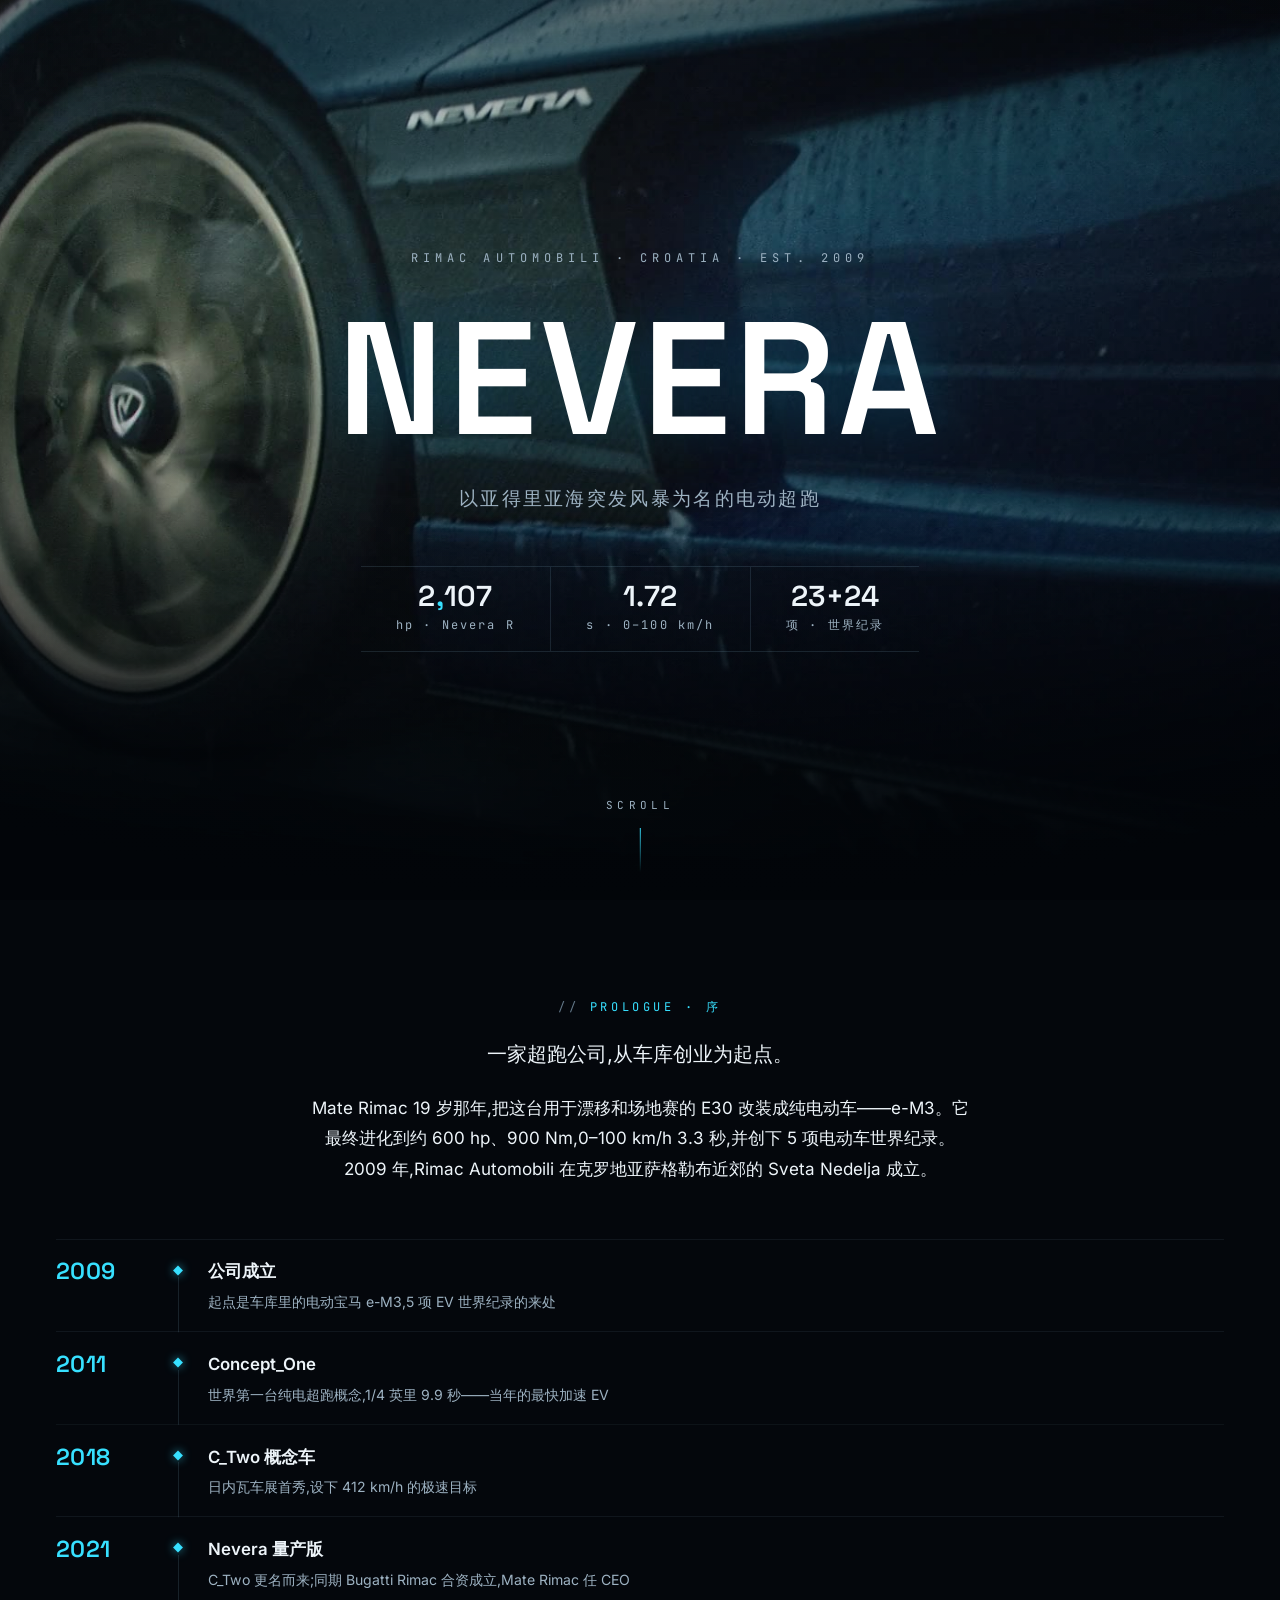
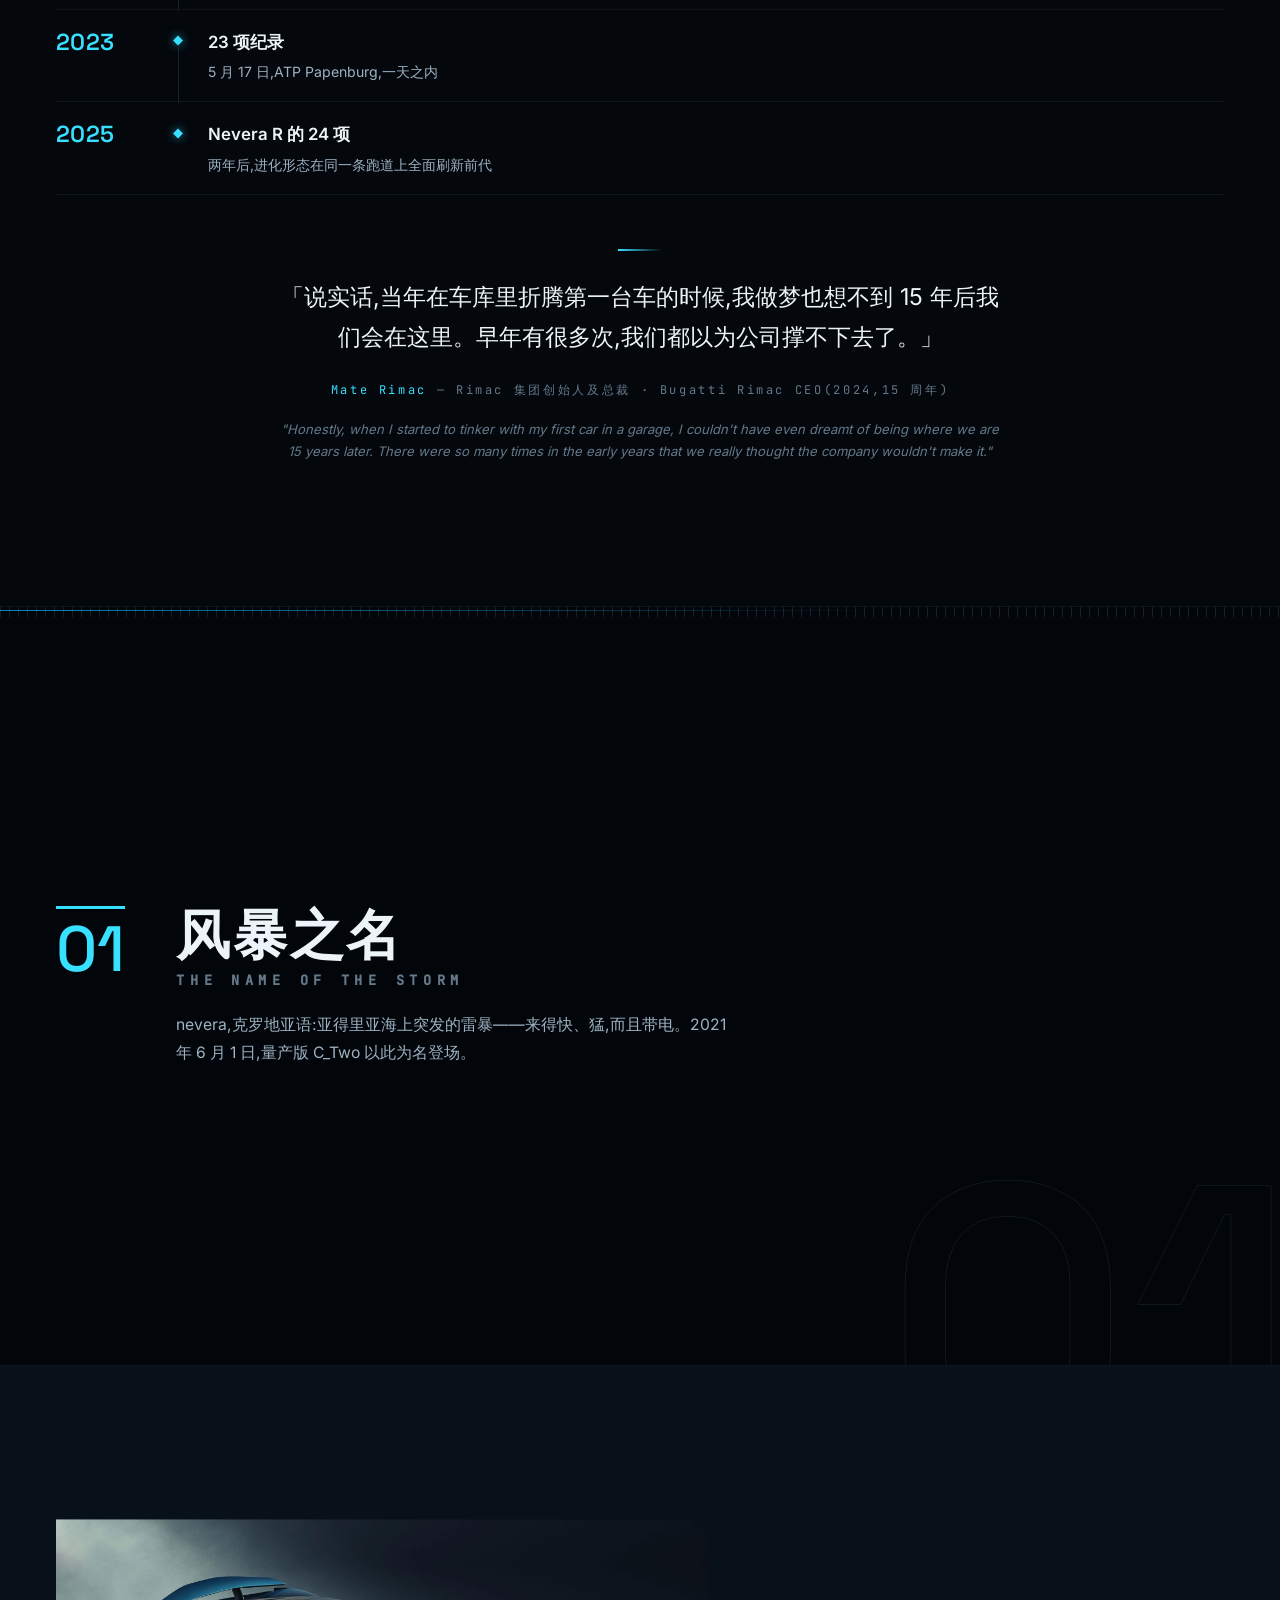
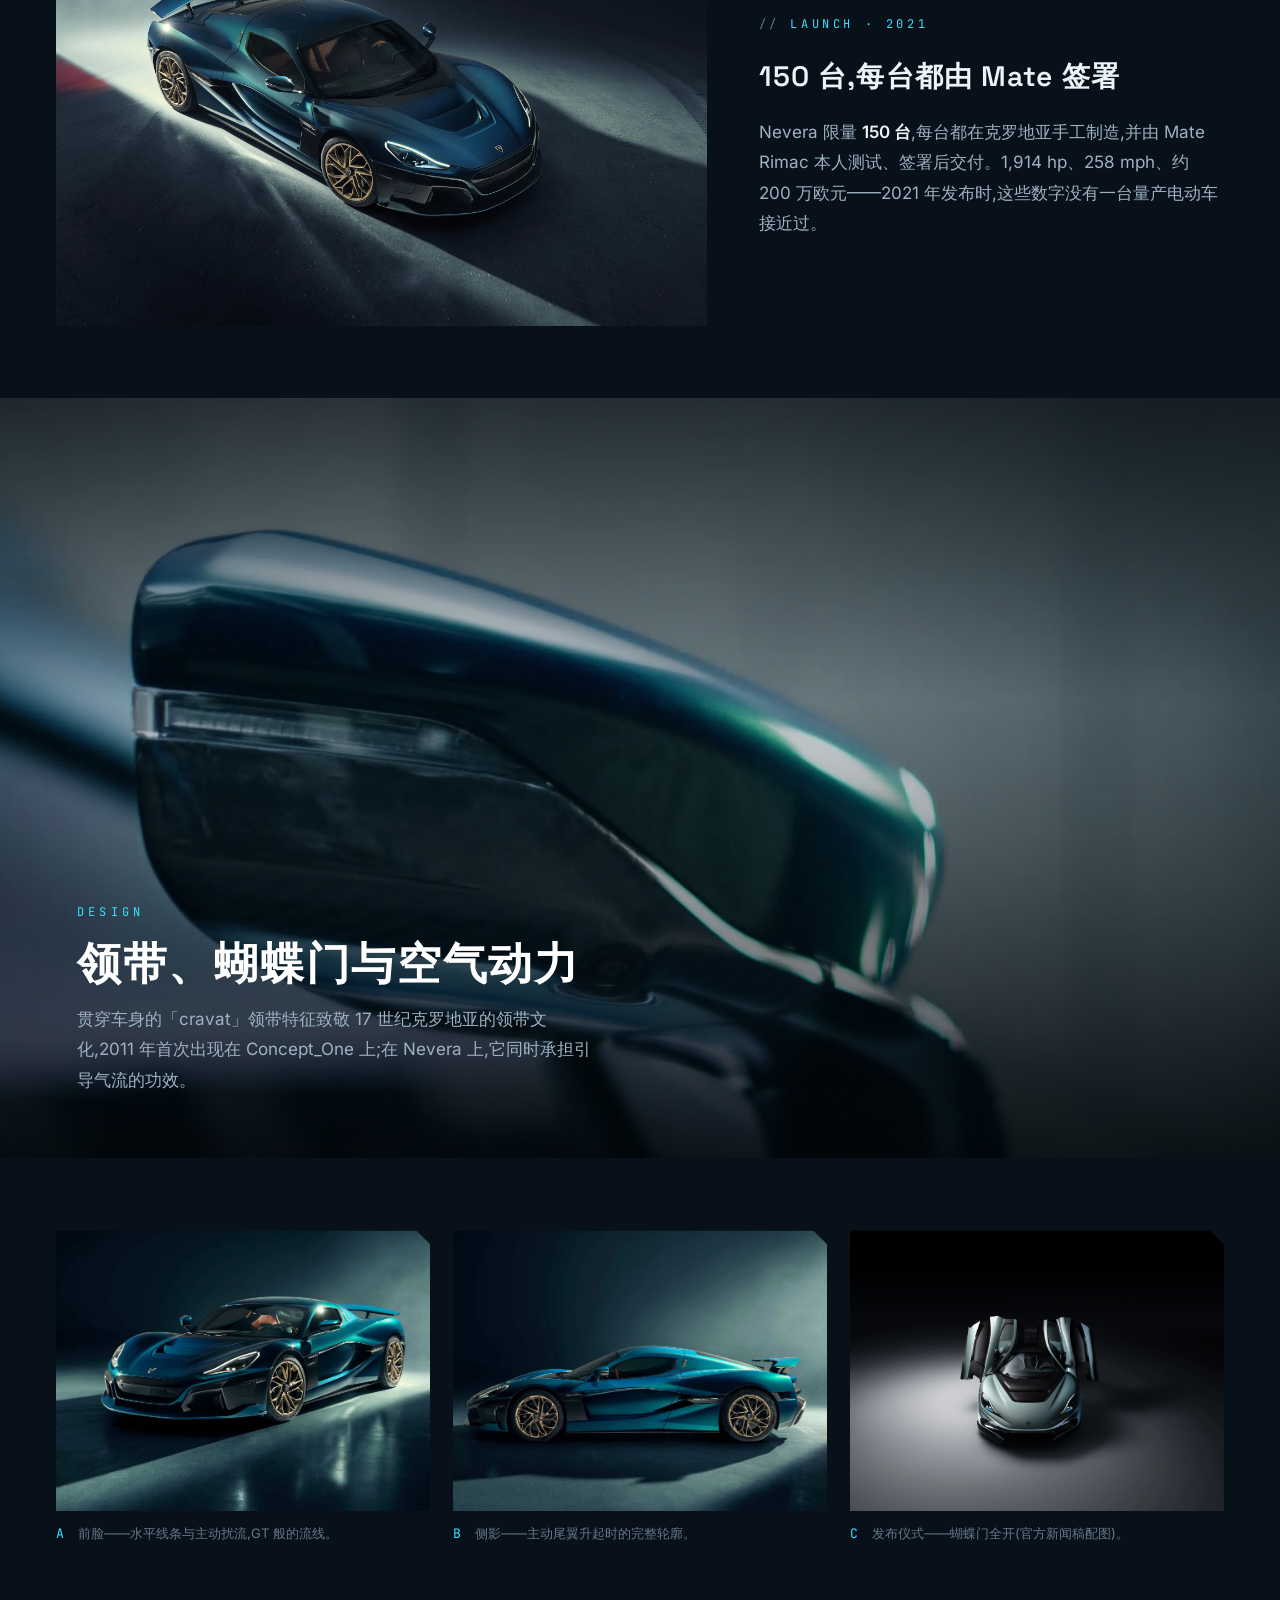
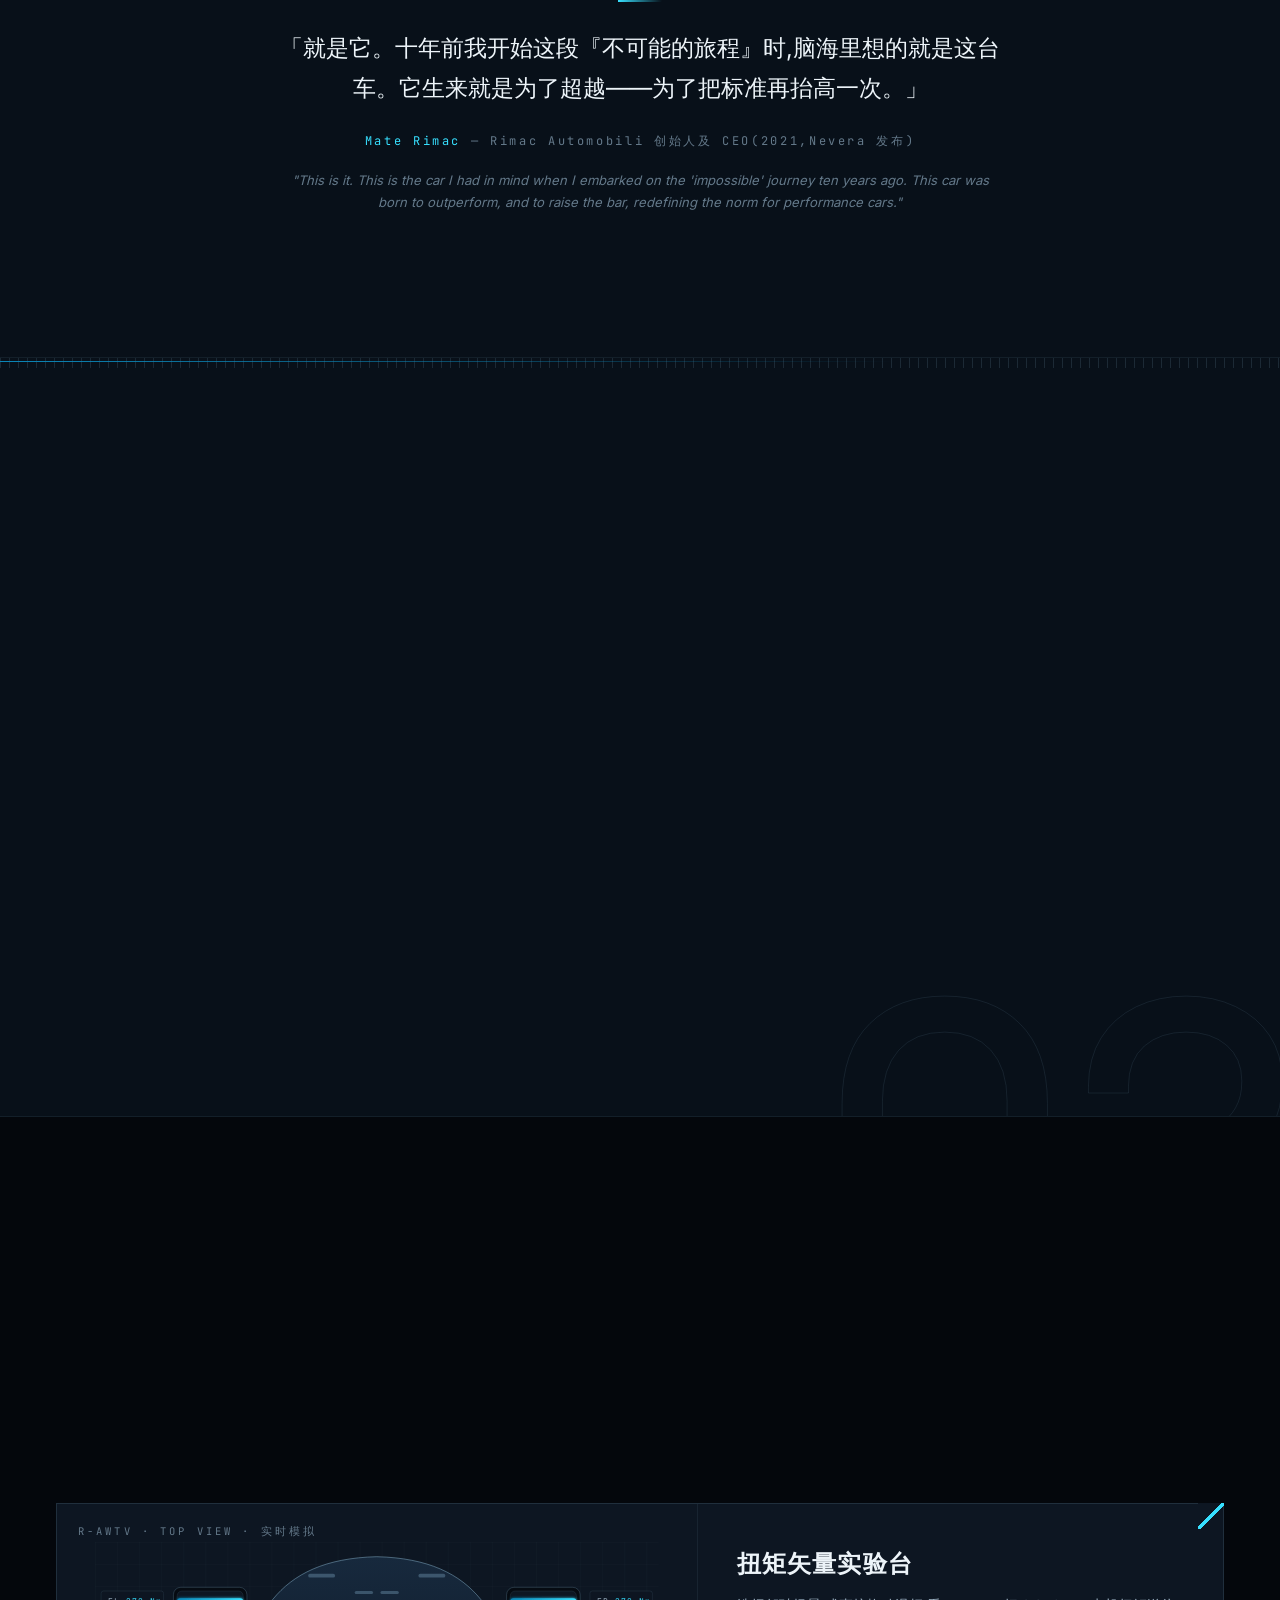
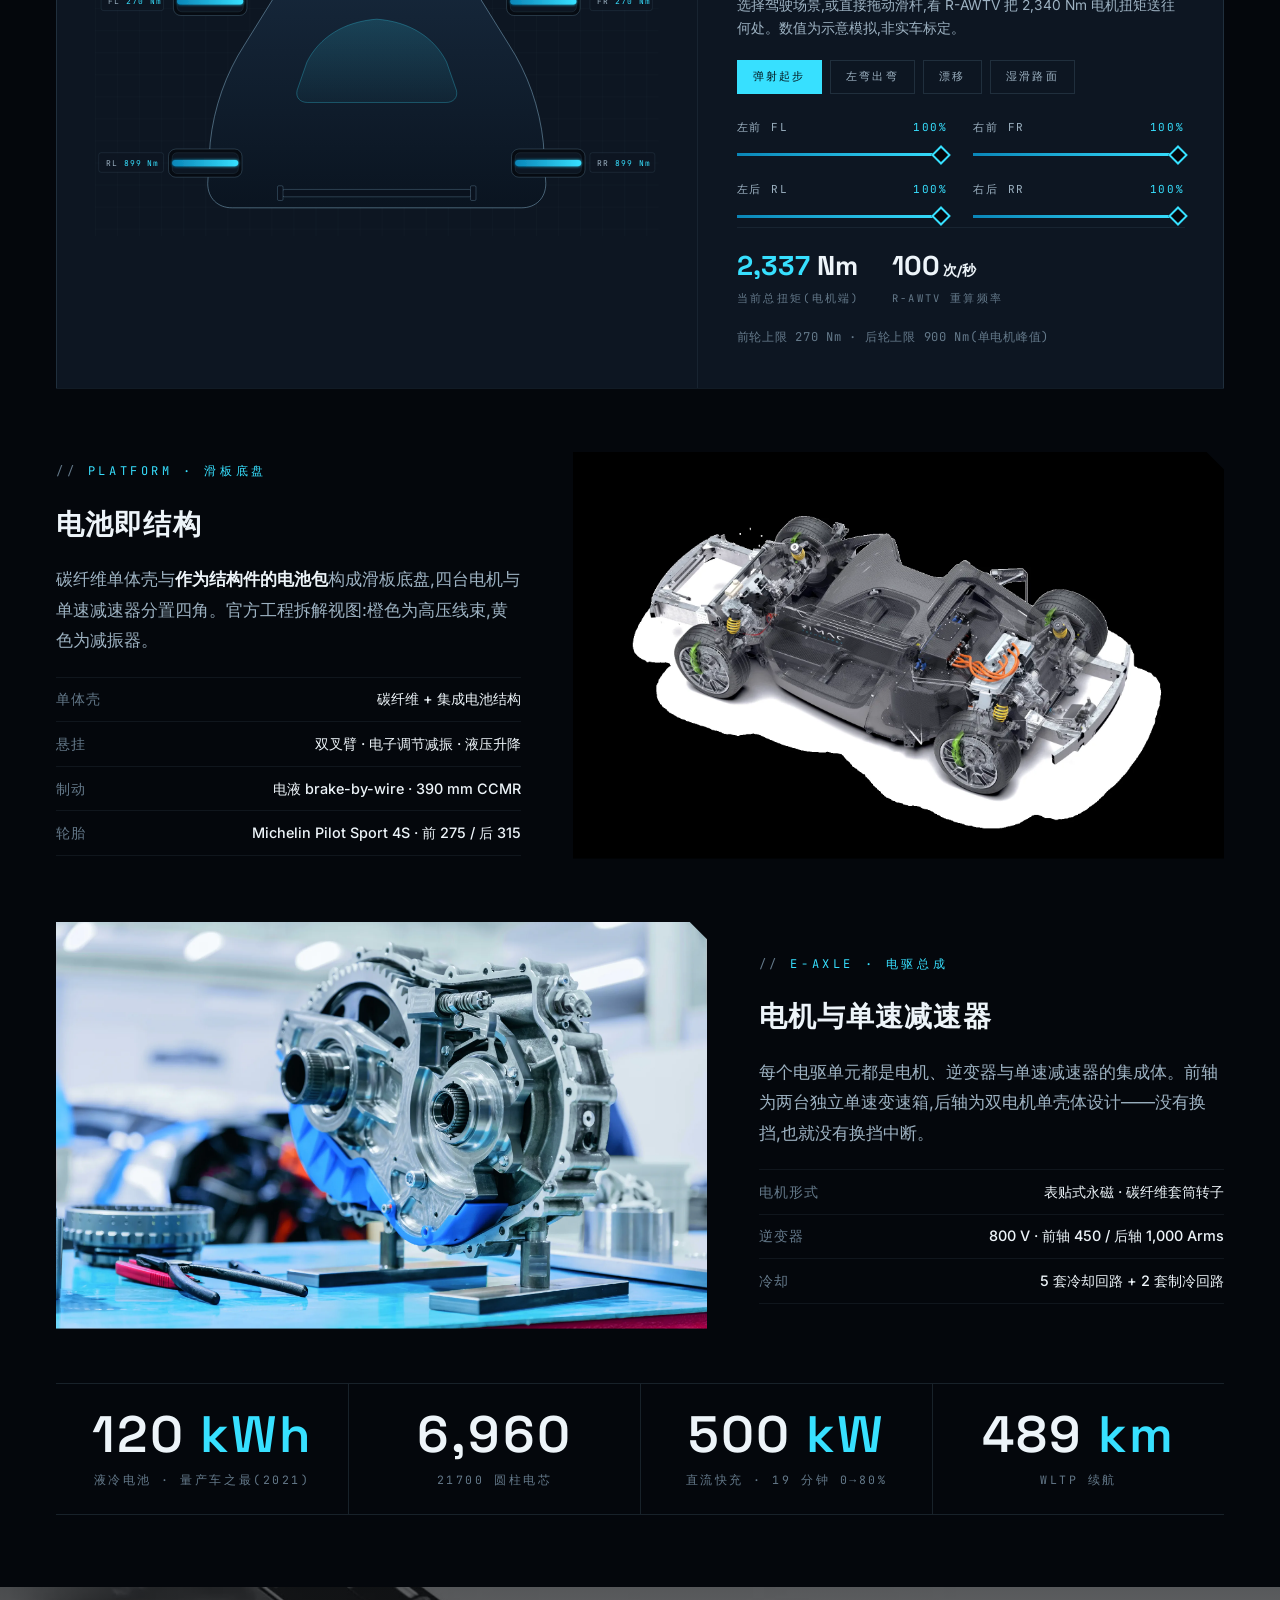
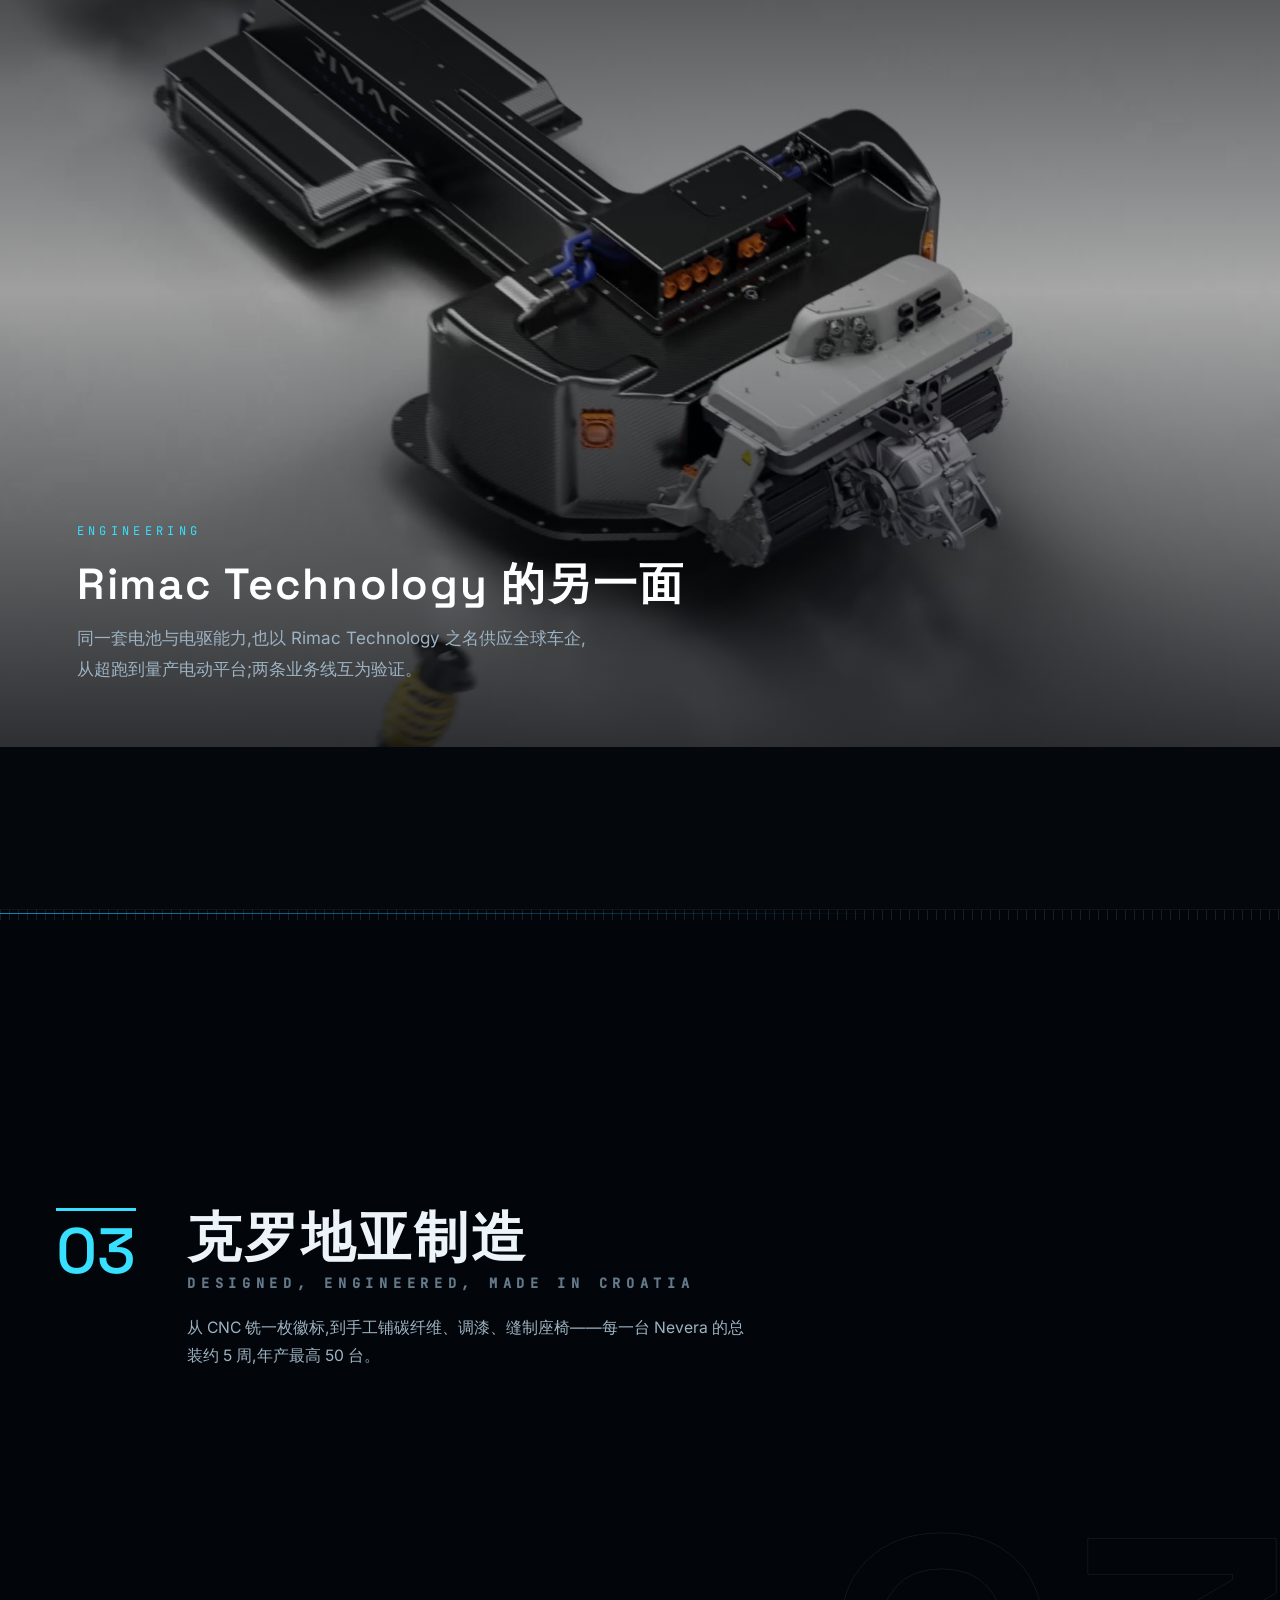
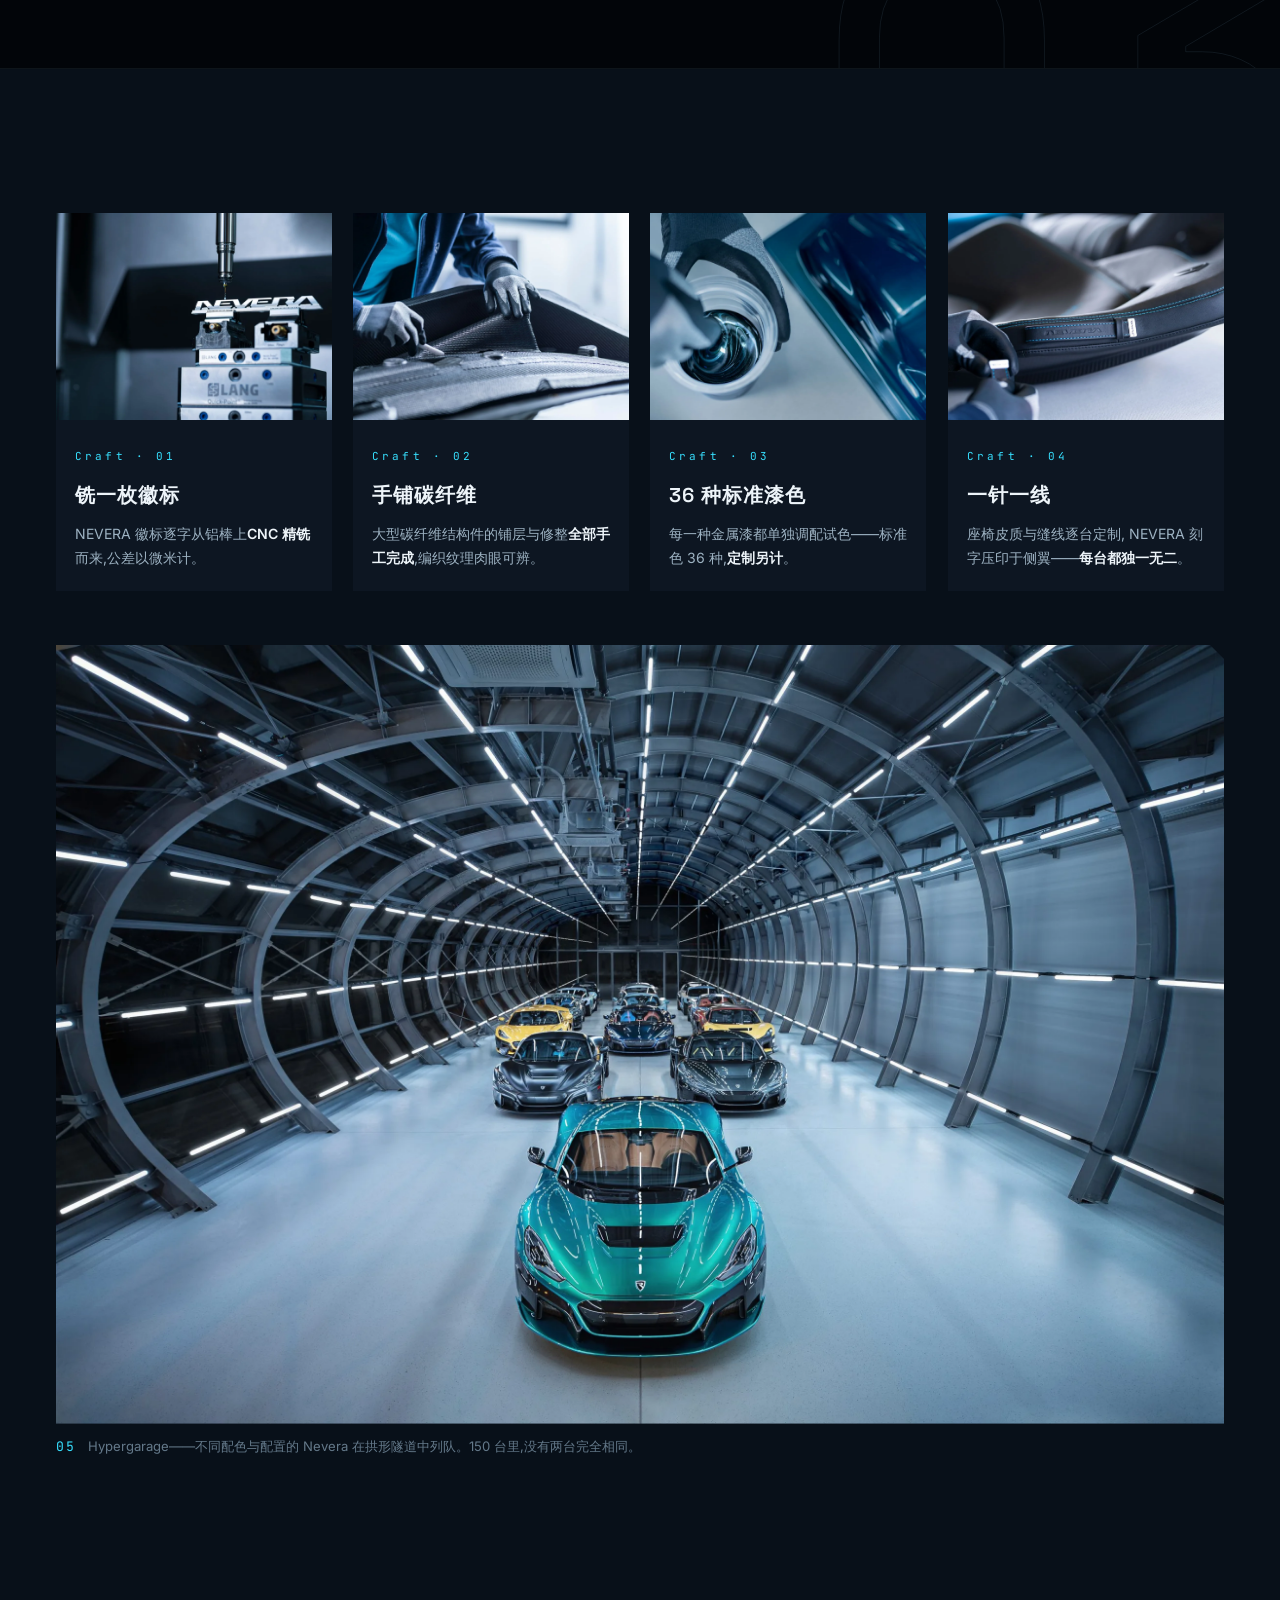
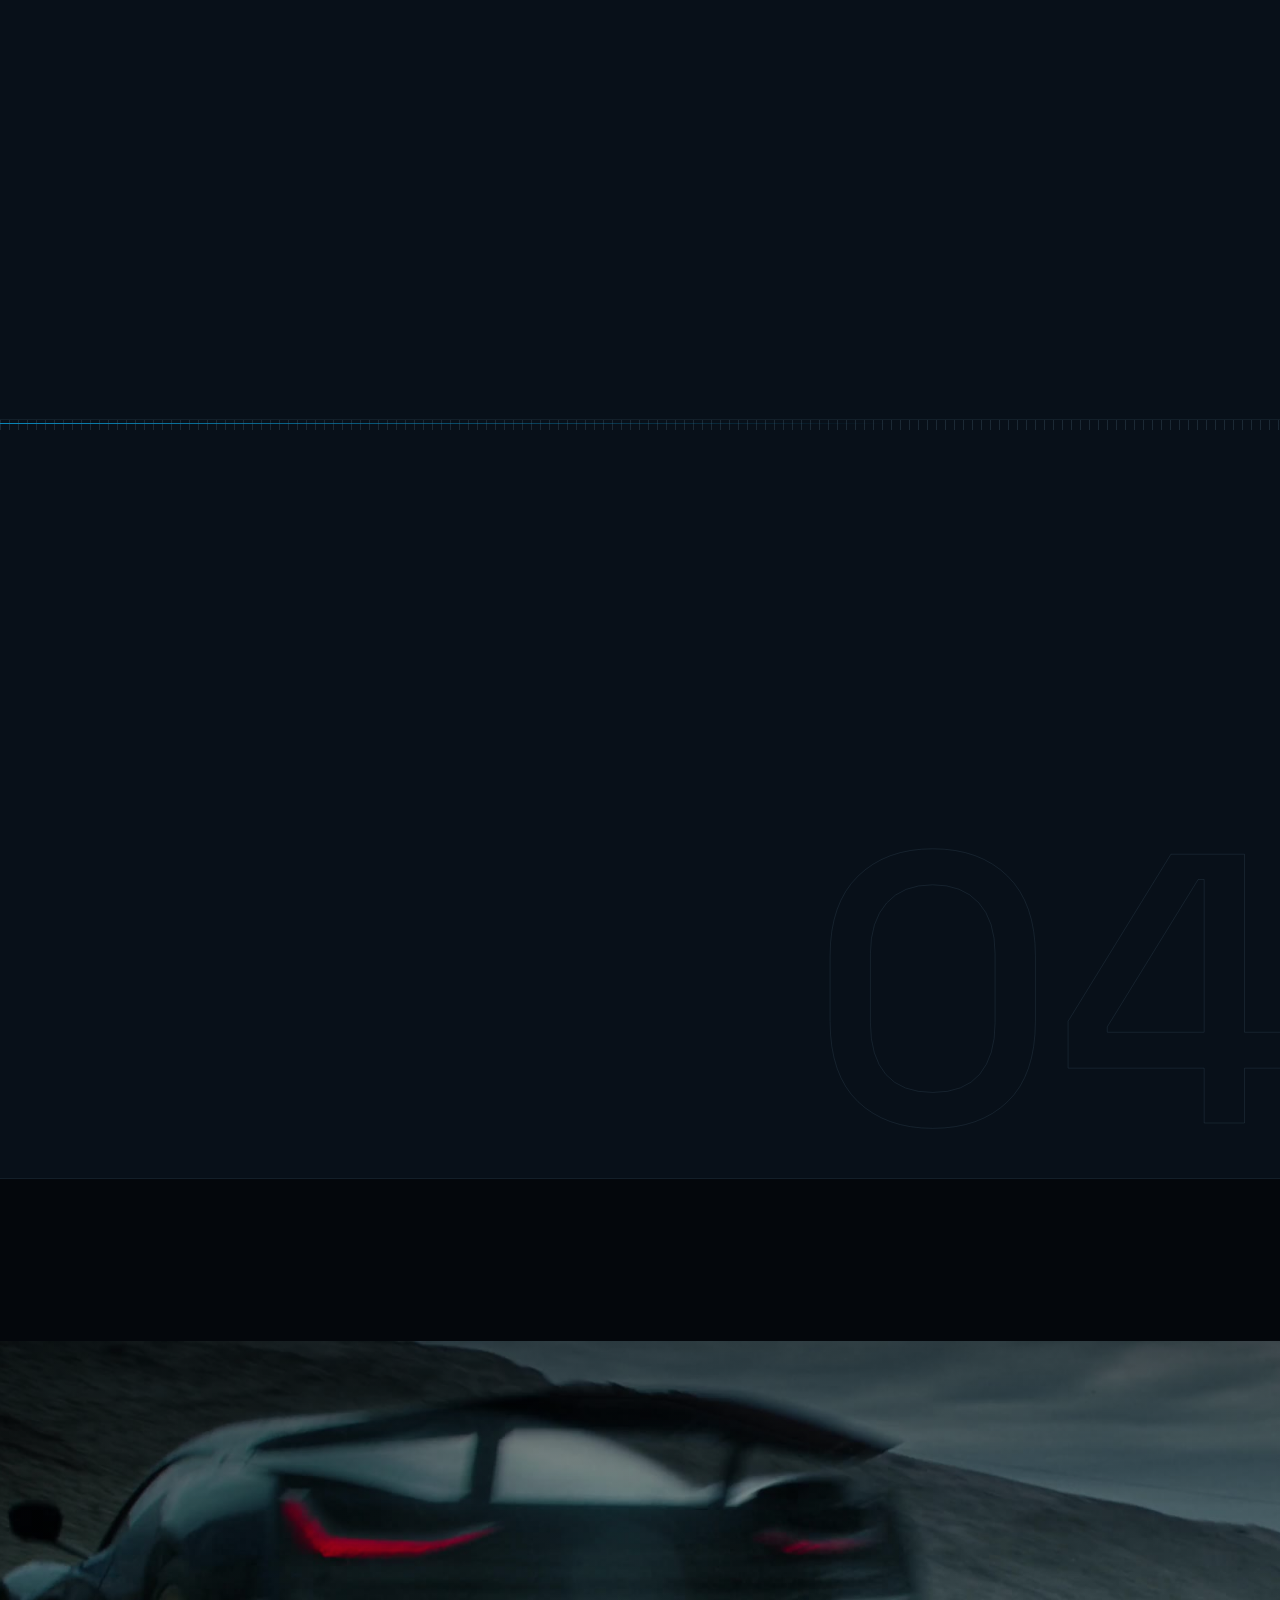
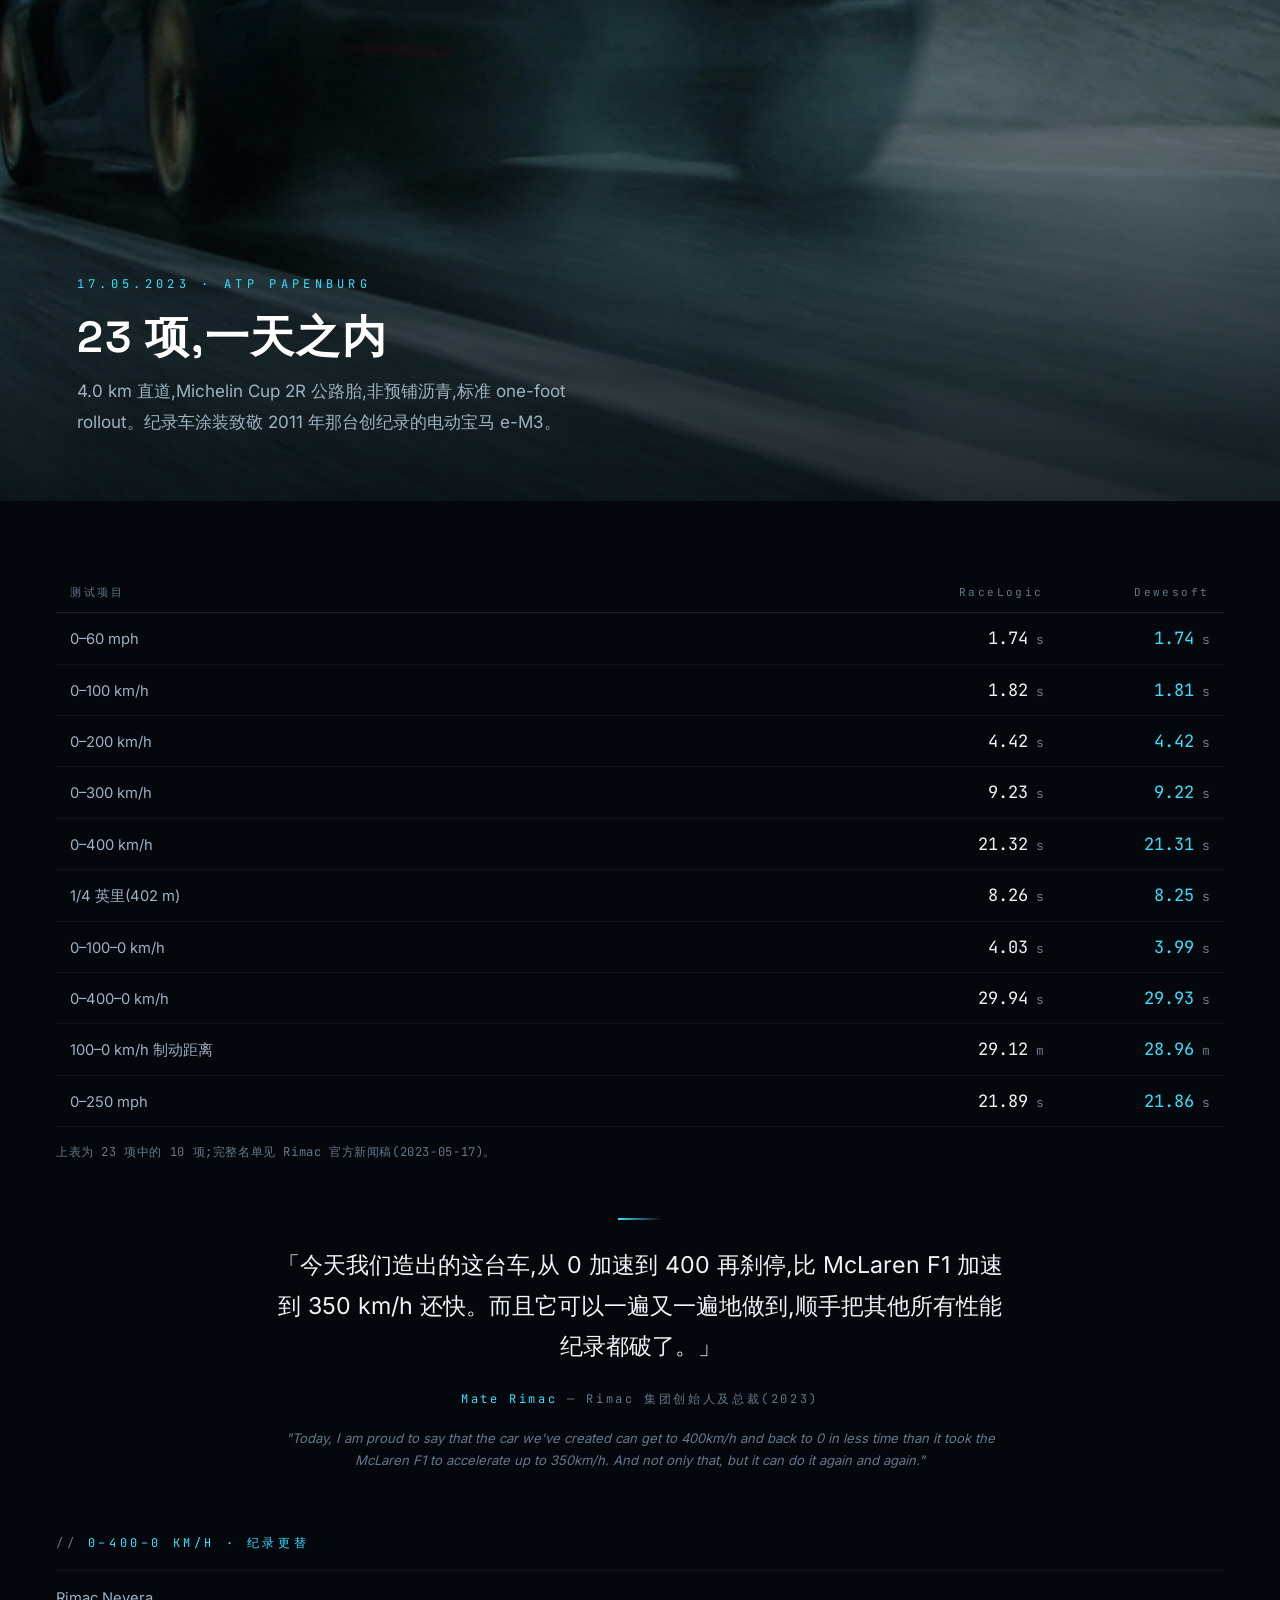
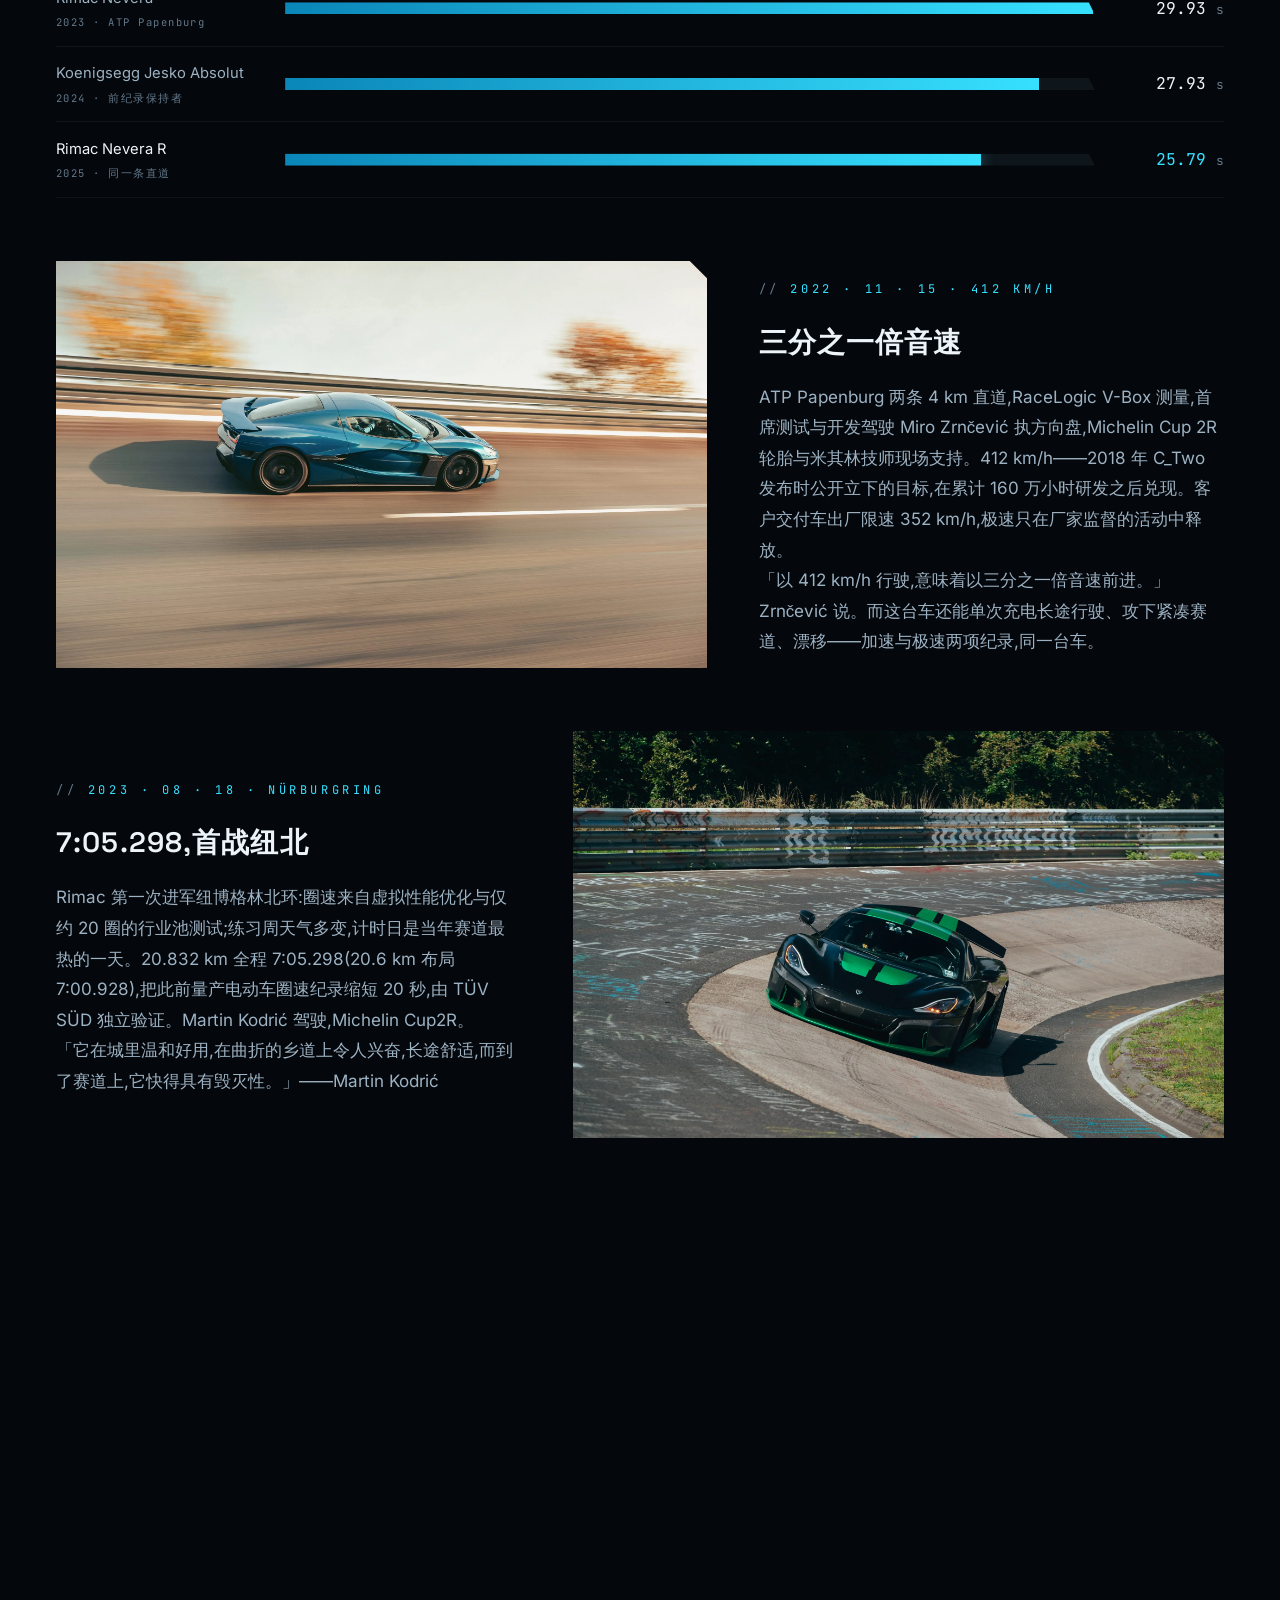
==== index.html @ 207070be "Rimac Nevera & Nevera R bilingual site (zh/en)" ====
<!DOCTYPE html>
<html lang="zh-CN">
<head>
<meta charset="UTF-8">
<meta name="viewport" content="width=device-width, initial-scale=1.0">
<title>NEVERA — Rimac Nevera 与 Nevera R · 电动纪录机器</title>
<meta name="description" content="Rimac Nevera 与 Nevera R 双语介绍:四电机扭矩矢量、1,914→2,107 hp、单日 23+24 项世界纪录、431.45 km/h 最快 EV 极速。资料来自 Rimac 官网与官方新闻稿。">
<meta property="og:type" content="website">
<meta property="og:title" content="NEVERA — Rimac Nevera 与 Nevera R">
<meta property="og:description" content="以亚得里亚海突发风暴为名的电动超跑:四电机 · 47 项单日世界纪录 · 431.45 km/h">
<meta property="og:image" content="img/nevera-r-the-rise-of-a-new-era.webp">
<link rel="stylesheet" href="css/style.css?v=4">
<link rel="icon" href="data:image/svg+xml,%3Csvg xmlns='http://www.w3.org/2000/svg' viewBox='0 0 100 100'%3E%3Cpath d='M0 0 L100 0 L100 86 L86 100 L0 100 Z' fill='%2304070c'/%3E%3Cpath d='M58 18 L30 58 L47 58 L40 84 L72 42 L53 42 Z' fill='%2337e0ff'/%3E%3C/svg%3E">
</head>
<body>

<!-- ============ 顶栏(首屏隐藏,滚动后出现) ============ -->
<header class="nav is-hero" id="nav">
  <div class="nav__inner">
    <span class="nav__now" id="navNow">00 · 序</span>
    <a class="nav__brand" href="#hero">
      <span class="nav__brand-mark">RIMAC <span>NEVERA</span></span>
    </a>
    <span class="nav__lang">
      <a class="lang-btn" href="en.html">EN</a>
      <button class="nav__menu-btn" id="menuBtn" aria-label="章节菜单" aria-expanded="false"><span class="nav__menu-icon"><i></i><i></i><i></i></span></button>
    </span>
  </div>
  <div class="nav__progress" aria-hidden="true"><i id="navBar"></i></div>
</header>

<!-- 章节菜单浮层 -->
<div class="menu-overlay" id="menuOverlay">
  <nav class="menu-overlay__nav" aria-label="章节菜单">
    <a href="#origin"><span class="idx">序</span>车库起源</a>
    <a href="#storm"><span class="idx">01</span>风暴之名</a>
    <a href="#powertrain"><span class="idx">02</span>四电机</a>
    <a href="#crafted"><span class="idx">03</span>克罗地亚制造</a>
    <a href="#records"><span class="idx">04</span>纪录机器</a>
    <a href="#neverar"><span class="idx">05</span>Nevera R</a>
    <a href="#specs"><span class="idx">06</span>技术规格</a>
  </nav>
  <p class="menu-overlay__sub">RIMAC AUTOMOBILI · NEVERA / NEVERA R · 2021 → 2025</p>
</div>

<!-- 滚动进度表盘 -->
<div class="scroll-gauge" id="scrollGauge" aria-hidden="true">
  <svg viewBox="0 0 44 44"><circle cx="22" cy="22" r="19"/><circle class="sg__bar" cx="22" cy="22" r="19"/></svg>
  <span class="sg__num">00</span>
</div>

<main>

<!-- ============ HERO ============ -->
<section class="hero" id="hero">
  <div class="hero__media">
    <div class="hero__parallax">
      <video autoplay muted loop playsinline preload="metadata" poster="video/storm-poster.jpg">
        <source src="video/storm.mp4" type="video/mp4">
      </video>
    </div>
    <div class="hero__veil"></div>
  </div>
  <div class="hero__content">
    <p class="hero__kicker">RIMAC AUTOMOBILI · CROATIA · EST. 2009</p>
    <h1 class="hero__title">NEVERA</h1>
    <p class="hero__sub">以亚得里亚海突发风暴为名的电动超跑</p>
    <div class="hero__stats">
      <span><b>2<em>,</em>107</b>hp · Nevera R</span>
      <span><b>1.72</b>s · 0–100 km/h</span>
      <span><b>23+24</b>项 · 世界纪录</span>
    </div>
  </div>
  <a class="hero__scroll" href="#origin" aria-label="向下滚动">SCROLL</a>
</section>

<!-- ============ 序 · 车库起源 ============ -->
<section class="chapter" id="origin">
  <div class="wrap">
    <div class="prose prose--center reveal">
      <span class="lbl">Prologue · 序</span>
      <p class="lead">一家超跑公司,从车库创业为起点。</p>
      <p>Mate Rimac 19 岁那年,把这台用于漂移和场地赛的 E30 改装成纯电动车——e-M3。它最终进化到约 600 hp、900 Nm,0–100 km/h 3.3 秒,并创下 5 项电动车世界纪录。2009 年,Rimac Automobili 在克罗地亚萨格勒布近郊的 Sveta Nedelja 成立。</p>
    </div>

    <div class="tline">
      <div class="tline__item reveal">
        <span class="tline__year">2009</span>
        <span class="tline__node"></span>
        <div class="tline__name">公司成立<small>起点是车库里的电动宝马 e-M3,5 项 EV 世界纪录的来处</small></div>
      </div>
      <div class="tline__item reveal">
        <span class="tline__year">2011</span>
        <span class="tline__node"></span>
        <div class="tline__name">Concept_One<small>世界第一台纯电超跑概念,1/4 英里 9.9 秒——当年的最快加速 EV</small></div>
      </div>
      <div class="tline__item reveal">
        <span class="tline__year">2018</span>
        <span class="tline__node"></span>
        <div class="tline__name">C_Two 概念车<small>日内瓦车展首秀,设下 412 km/h 的极速目标</small></div>
      </div>
      <div class="tline__item reveal">
        <span class="tline__year">2021</span>
        <span class="tline__node"></span>
        <div class="tline__name">Nevera 量产版<small>C_Two 更名而来;同期 Bugatti Rimac 合资成立,Mate Rimac 任 CEO</small></div>
      </div>
      <div class="tline__item reveal">
        <span class="tline__year">2023</span>
        <span class="tline__node"></span>
        <div class="tline__name">23 项纪录<small>5 月 17 日,ATP Papenburg,一天之内</small></div>
      </div>
      <div class="tline__item reveal">
        <span class="tline__year">2025</span>
        <span class="tline__node"></span>
        <div class="tline__name">Nevera R 的 24 项<small>两年后,进化形态在同一条跑道上全面刷新前代</small></div>
      </div>
    </div>

    <div class="quote reveal">
      <blockquote>「说实话,当年在车库里折腾第一台车的时候,我做梦也想不到 15 年后我们会在这里。早年有很多次,我们都以为公司撑不下去了。」</blockquote>
      <figcaption><b>Mate Rimac</b> — Rimac 集团创始人及总裁 · Bugatti Rimac CEO(2024,15 周年)</figcaption>
      <span class="quote__en">"Honestly, when I started to tinker with my first car in a garage, I couldn't have even dreamt of being where we are 15 years later. There were so many times in the early years that we really thought the company wouldn't make it."</span>
    </div>
  </div>
</section>

<!-- ============ 01 风暴之名 ============ -->
<div class="chapter-break chapter-break--deep" id="storm" data-chapter>
  <span class="chapter-break__wm" aria-hidden="true">01</span>
  <div class="ticks chapter-break__ticks"></div>
  <div class="chapter-break__inner">
    <span class="chapter-break__no">01</span>
    <div>
      <h2>风暴之名<span class="latin">The Name of the Storm</span></h2>
      <p class="chapter-break__sub">nevera,克罗地亚语:亚得里亚海上突发的雷暴——来得快、猛,而且带电。2021 年 6 月 1 日,量产版 C_Two 以此为名登场。</p>
    </div>
  </div>
</div>

<section class="chapter chapter--dark" id="stormbody">
  <div class="wrap">
    <div class="media-row reveal">
      <div class="media-row__media">
        <img src="img/rimac-nevera-launch-front.webp" srcset="img/m/rimac-nevera-launch-front.webp 720w, img/rimac-nevera-launch-front.webp 2400w" sizes="(max-width: 980px) 100vw, 2400px" alt="Nevera 量产版发布" loading="lazy">
      </div>
      <div class="media-row__body">
        <span class="lbl">Launch · 2021</span>
        <h3>150 台,每台都由 Mate 签署</h3>
        <p>Nevera 限量 <b>150 台</b>,每台都在克罗地亚手工制造,并由 Mate Rimac 本人测试、签署后交付。1,914 hp、258 mph、约 200 万欧元——2021 年发布时,这些数字没有一台量产电动车接近过。</p>
      </div>
    </div>
  </div>

  <div class="vsection">
    <video autoplay muted loop playsinline preload="none" poster="video/design-poster.jpg" data-autoview>
      <source src="video/design.mp4" type="video/mp4">
    </video>
    <div class="vsection__veil"></div>
    <div class="vsection__content">
      <p class="vsection__kicker">DESIGN</p>
      <h3 class="vsection__title">领带、蝴蝶门与空气动力</h3>
      <p class="vsection__text">贯穿车身的「cravat」领带特征致敬 17 世纪克罗地亚的领带文化,2011 年首次出现在 Concept_One 上;在 Nevera 上,它同时承担引导气流的功效。</p>
    </div>
  </div>

  <div class="wrap">
    <div class="figrow">
      <figure class="figure reveal" data-stagger="1">
        <div class="figure__media"><img src="img/nevera-intro_slider_07-optimised.webp" srcset="img/m/nevera-intro_slider_07-optimised.webp 720w, img/nevera-intro_slider_07-optimised.webp 2400w" sizes="(max-width: 980px) 100vw, 2400px" alt="Nevera 前部 45 度" loading="lazy"></div>
        <figcaption class="figure__cap"><span class="no">A</span><span>前脸——水平线条与主动扰流,GT 般的流线。</span></figcaption>
      </figure>
      <figure class="figure reveal" data-stagger="2">
        <div class="figure__media"><img src="img/nevera-intro_slider_08-optimised.webp" srcset="img/m/nevera-intro_slider_08-optimised.webp 720w, img/nevera-intro_slider_08-optimised.webp 2400w" sizes="(max-width: 980px) 100vw, 2400px" alt="Nevera 侧面轮廓" loading="lazy"></div>
        <figcaption class="figure__cap"><span class="no">B</span><span>侧影——主动尾翼升起时的完整轮廓。</span></figcaption>
      </figure>
      <figure class="figure reveal" data-stagger="3">
        <div class="figure__media"><img src="img/rimac-nevera-r-launch-lights.webp" srcset="img/m/rimac-nevera-r-launch-lights.webp 720w, img/rimac-nevera-r-launch-lights.webp 2400w" sizes="(max-width: 980px) 100vw, 2400px" alt="Nevera R 发布官方图,蝴蝶门全开" loading="lazy"></div>
        <figcaption class="figure__cap"><span class="no">C</span><span>发布仪式——蝴蝶门全开(官方新闻稿配图)。</span></figcaption>
      </figure>
    </div>

    <div class="quote reveal">
      <blockquote>「就是它。十年前我开始这段『不可能的旅程』时,脑海里想的就是这台车。它生来就是为了超越——为了把标准再抬高一次。」</blockquote>
      <figcaption><b>Mate Rimac</b> — Rimac Automobili 创始人及 CEO(2021,Nevera 发布)</figcaption>
      <span class="quote__en">"This is it. This is the car I had in mind when I embarked on the 'impossible' journey ten years ago. This car was born to outperform, and to raise the bar, redefining the norm for performance cars."</span>
    </div>
  </div>
</section>

<!-- ============ 02 四电机 ============ -->
<div class="chapter-break" id="powertrain" data-chapter>
  <span class="chapter-break__wm" aria-hidden="true">02</span>
  <div class="ticks chapter-break__ticks"></div>
  <div class="chapter-break__inner">
    <span class="chapter-break__no">02</span>
    <div>
      <h2>四台电机,四个大脑<span class="latin">Four Motors, One Brain</span></h2>
      <p class="chapter-break__sub">Nevera 没有中央发动机,也没有传统变速箱——四台独立电机直接驱动四个车轮,扭矩矢量系统每秒 100 次重新计算每个车轮的分配。</p>
    </div>
  </div>
</div>

<section class="chapter" id="ptbody">
  <div class="wrap">
    <div class="prose reveal">
      <span class="lbl">R-AWTV · Torque Vectoring</span>
      <p class="lead">这是 Nevera 与燃油超跑的分界线:动力不再是发动机经变速箱的分配,而是<b>四个独立、无级、瞬时可调的扭矩源</b>。</p>
      <p>前轴两台碳套筒永磁电机各 226 kW / 270 Nm,后轴两台各 450 kW / 900 Nm。R-AWTV(Rimac All-Wheel Torque Vectoring)以每秒 100 次的频率对每个车轮独立分配正/负扭矩——加速、单轮限滑、弯中车身姿态,都用扭矩本身完成,而不只依赖刹车。</p>
    </div>

    <!-- 签名交互:扭矩矢量实验台 -->
    <div class="torquelab reveal" id="torqueLab">
      <div class="torquelab__stage">
        <span class="torquelab__badge">R-AWTV · TOP VIEW · 实时模拟</span>
        <svg viewBox="0 0 920 480" role="img" aria-label="Four-wheel torque distribution diagram">
          <defs>
            <linearGradient id="tlBody" x1="0" y1="0" x2="0" y2="1">
              <stop offset="0" stop-color="#17293d"/>
              <stop offset="1" stop-color="#0a1420"/>
            </linearGradient>
            <linearGradient id="tlGlass" x1="0" y1="0" x2="0" y2="1">
              <stop offset="0" stop-color="rgba(55,224,255,0.16)"/>
              <stop offset="1" stop-color="rgba(55,224,255,0.04)"/>
            </linearGradient>
            <linearGradient id="tlBarGrad" x1="0" y1="0" x2="1" y2="0">
              <stop offset="0" stop-color="#0a86b8"/>
              <stop offset="1" stop-color="#37e0ff"/>
            </linearGradient>
            <filter id="tlGlow" x="-40%" y="-40%" width="180%" height="180%">
              <feGaussianBlur stdDeviation="2.6" result="b"/>
              <feMerge><feMergeNode in="b"/><feMergeNode in="SourceGraphic"/></feMerge>
            </filter>
            <pattern id="tlGrid" width="36" height="36" patternUnits="userSpaceOnUse">
              <path d="M36 0H0V36" fill="none" stroke="rgba(148,196,224,0.06)" stroke-width="1"/>
            </pattern>
          </defs>
          <rect x="0" y="0" width="920" height="480" fill="url(#tlGrid)"/>
          <line class="tl-car__center" x1="460" y1="58" x2="460" y2="398"/>
          <path class="tl-car__body" d="M460,24 C544,26 596,52 630,94 L676,168 C706,214 726,270 732,328 L736,394 C736,418 720,434 696,434 L224,434 C200,434 184,418 184,394 L188,328 C194,270 214,214 244,168 L290,94 C324,52 376,26 460,24 Z"/>
          <path class="tl-car__cabin" d="M460,126 C514,130 554,156 574,196 L590,242 C593,254 585,262 573,262 L347,262 C335,262 327,254 330,242 L346,196 C366,156 406,130 460,126 Z"/>
          <rect class="tl-detail" x="348" y="52" width="44" height="6" rx="3"/>
          <rect class="tl-detail" x="528" y="52" width="44" height="6" rx="3"/>
          <rect class="tl-detail" x="424" y="80" width="30" height="5" rx="2.5"/>
          <rect class="tl-detail" x="466" y="80" width="30" height="5" rx="2.5"/>
          <rect class="tl-wing" x="306" y="404" width="308" height="12" rx="3"/>
          <rect class="tl-wing" x="298" y="398" width="9" height="24" rx="2"/>
          <rect class="tl-wing" x="613" y="398" width="9" height="24" rx="2"/>
          <rect class="tl-wheel" x="128" y="74" width="120" height="46" rx="12"/>
          <rect class="tl-rim" x="134" y="80" width="108" height="34" rx="8"/>
          <rect class="tl-wheel" x="672" y="74" width="120" height="46" rx="12"/>
          <rect class="tl-rim" x="678" y="80" width="108" height="34" rx="8"/>
          <rect class="tl-wheel" x="120" y="338" width="120" height="46" rx="12"/>
          <rect class="tl-rim" x="126" y="344" width="108" height="34" rx="8"/>
          <rect class="tl-wheel" x="680" y="338" width="120" height="46" rx="12"/>
          <rect class="tl-rim" x="686" y="344" width="108" height="34" rx="8"/>
          <rect class="tl-wheelbar" id="tlBarFL" x="134" y="92" width="0" height="10" rx="5"/>
          <rect class="tl-wheelbar" id="tlBarFR" x="678" y="92" width="0" height="10" rx="5"/>
          <rect class="tl-wheelbar" id="tlBarRL" x="126" y="356" width="0" height="10" rx="5"/>
          <rect class="tl-wheelbar" id="tlBarRR" x="686" y="356" width="0" height="10" rx="5"/>
          <rect class="tl-chip" x="10" y="80" width="102" height="32" rx="4"/>
          <text class="tl-wheeltxt" x="22" y="101">FL <tspan class="tl-wheeltxt--val" id="tlValFL">0</tspan></text>
          <rect class="tl-chip" x="808" y="80" width="102" height="32" rx="4"/>
          <text class="tl-wheeltxt" x="820" y="101">FR <tspan class="tl-wheeltxt--val" id="tlValFR">0</tspan></text>
          <rect class="tl-chip" x="6" y="344" width="106" height="32" rx="4"/>
          <text class="tl-wheeltxt" x="18" y="365">RL <tspan class="tl-wheeltxt--val" id="tlValRL">0</tspan></text>
          <rect class="tl-chip" x="808" y="344" width="106" height="32" rx="4"/>
          <text class="tl-wheeltxt" x="820" y="365">RR <tspan class="tl-wheeltxt--val" id="tlValRR">0</tspan></text>
        </svg>
      </div>
      <div class="torquelab__panel">
        <h3 class="torquelab__title">扭矩矢量实验台</h3>
        <p class="torquelab__desc">选择驾驶场景,或直接拖动滑杆,看 R-AWTV 把 2,340 Nm 电机扭矩送往何处。数值为示意模拟,非实车标定。</p>
        <div class="torquelab__presets" role="group" aria-label="驾驶场景预设">
          <button class="torquelab__preset is-on" data-preset="launch">弹射起步</button>
          <button class="torquelab__preset" data-preset="corner">左弯出弯</button>
          <button class="torquelab__preset" data-preset="drift">漂移</button>
          <button class="torquelab__preset" data-preset="wet">湿滑路面</button>
        </div>
        <div class="torquelab__sliders">
          <div class="torquelab__sl"><label>左前 FL<b id="tlPctFL">100%</b></label><input type="range" min="0" max="100" value="100" id="tlInFL" aria-label="左前轮扭矩"></div>
          <div class="torquelab__sl"><label>右前 FR<b id="tlPctFR">100%</b></label><input type="range" min="0" max="100" value="100" id="tlInFR" aria-label="右前轮扭矩"></div>
          <div class="torquelab__sl"><label>左后 RL<b id="tlPctRL">100%</b></label><input type="range" min="0" max="100" value="100" id="tlInRL" aria-label="左后轮扭矩"></div>
          <div class="torquelab__sl"><label>右后 RR<b id="tlPctRR">100%</b></label><input type="range" min="0" max="100" value="100" id="tlInRR" aria-label="右后轮扭矩"></div>
        </div>
        <div class="torquelab__readout">
          <div><b><em id="tlSum">2,340</em> Nm</b><span>当前总扭矩(电机端)</span></div>
          <div><b>100<small style="font-size:.5em"> 次/秒</small></b><span>R-AWTV 重算频率</span></div>
        </div>
        <p class="torquelab__note">前轮上限 270 Nm · 后轮上限 900 Nm(单电机峰值)</p>
      </div>
    </div>

    <div class="media-row media-row--flip reveal">
      <div class="media-row__media">
        <img src="img/nevera-teardown_02-optimised.webp" srcset="img/m/nevera-teardown_02-optimised.webp 720w, img/nevera-teardown_02-optimised.webp 2132w" sizes="(max-width: 980px) 100vw, 2400px" alt="Nevera 滑板底盘拆解视图" loading="lazy">
      </div>
      <div class="media-row__body">
        <span class="lbl">Platform · 滑板底盘</span>
        <h3>电池即结构</h3>
        <p>碳纤维单体壳与<b>作为结构件的电池包</b>构成滑板底盘,四台电机与单速减速器分置四角。官方工程拆解视图:橙色为高压线束,黄色为减振器。</p>
        <ul class="kv">
          <li><span>单体壳</span><b>碳纤维 + 集成电池结构</b></li>
          <li><span>悬挂</span><b>双叉臂 · 电子调节减振 · 液压升降</b></li>
          <li><span>制动</span><b>电液 brake-by-wire · 390 mm CCMR</b></li>
          <li><span>轮胎</span><b>Michelin Pilot Sport 4S · 前 275 / 后 315</b></li>
        </ul>
      </div>
    </div>

    <div class="media-row reveal">
      <div class="media-row__media">
        <img src="img/nevera-089A9784-edit.webp" srcset="img/m/nevera-089A9784-edit.webp 720w, img/nevera-089A9784-edit.webp 2400w" sizes="(max-width: 980px) 100vw, 2400px" alt="Rimac 电驱总成:电机与减速器" loading="lazy">
      </div>
      <div class="media-row__body">
        <span class="lbl">E-Axle · 电驱总成</span>
        <h3>电机与单速减速器</h3>
        <p>每个电驱单元都是电机、逆变器与单速减速器的集成体。前轴为两台独立单速变速箱,后轴为双电机单壳体设计——没有换挡,也就没有换挡中断。</p>
        <ul class="kv">
          <li><span>电机形式</span><b>表贴式永磁 · 碳纤维套筒转子</b></li>
          <li><span>逆变器</span><b>800 V · 前轴 450 / 后轴 1,000 Arms</b></li>
          <li><span>冷却</span><b>5 套冷却回路 + 2 套制冷回路</b></li>
        </ul>
      </div>
    </div>

    <div class="bigstats reveal">
      <div class="bigstats__item"><b>120<em> kWh</em></b><span>液冷电池 · 量产车之最(2021)</span></div>
      <div class="bigstats__item"><b>6,960</b><span>21700 圆柱电芯</span></div>
      <div class="bigstats__item"><b>500<em> kW</em></b><span>直流快充 · 19 分钟 0→80%</span></div>
      <div class="bigstats__item"><b>489<em> km</em></b><span>WLTP 续航</span></div>
    </div>
  </div>

  <div class="vsection">
    <video autoplay muted loop playsinline preload="none" poster="video/engineering-poster.jpg" data-autoview>
      <source src="video/engineering.mp4" type="video/mp4">
    </video>
    <div class="vsection__veil"></div>
    <div class="vsection__content">
      <p class="vsection__kicker">ENGINEERING</p>
      <h3 class="vsection__title">Rimac Technology 的另一面</h3>
      <p class="vsection__text">同一套电池与电驱能力,也以 Rimac Technology 之名供应全球车企,从超跑到量产电动平台;两条业务线互为验证。</p>
    </div>
  </div>
</section>

<!-- ============ 03 克罗地亚制造 ============ -->
<div class="chapter-break chapter-break--deep" id="crafted" data-chapter>
  <span class="chapter-break__wm" aria-hidden="true">03</span>
  <div class="ticks chapter-break__ticks"></div>
  <div class="chapter-break__inner">
    <span class="chapter-break__no">03</span>
    <div>
      <h2>克罗地亚制造<span class="latin">Designed, Engineered, Made in Croatia</span></h2>
      <p class="chapter-break__sub">从 CNC 铣一枚徽标,到手工铺碳纤维、调漆、缝制座椅——每一台 Nevera 的总装约 5 周,年产最高 50 台。</p>
    </div>
  </div>
</div>

<section class="chapter chapter--dark" id="craftbody">
  <div class="wrap">
    <div class="dcards">
      <div class="dcard reveal" data-stagger="0">
        <img src="img/nevera-in_house_slider_01-optimised.webp" srcset="img/m/nevera-in_house_slider_01-optimised.webp 720w, img/nevera-in_house_slider_01-optimised.webp 1440w" sizes="(max-width: 980px) 100vw, 2400px" alt="CNC 铣削 NEVERA 徽标" loading="lazy">
        <div class="dcard__body">
          <span class="no">Craft · 01</span>
          <h3>铣一枚徽标</h3>
          <p>NEVERA 徽标逐字从铝棒上<b>CNC 精铣</b>而来,公差以微米计。</p>
        </div>
      </div>
      <div class="dcard reveal" data-stagger="1">
        <img src="img/nevera-in_house_slider_02-optimised.webp" srcset="img/m/nevera-in_house_slider_02-optimised.webp 720w, img/nevera-in_house_slider_02-optimised.webp 1440w" sizes="(max-width: 980px) 100vw, 2400px" alt="碳纤维部件手工处理" loading="lazy">
        <div class="dcard__body">
          <span class="no">Craft · 02</span>
          <h3>手铺碳纤维</h3>
          <p>大型碳纤维结构件的铺层与修整<b>全部手工完成</b>,编织纹理肉眼可辨。</p>
        </div>
      </div>
      <div class="dcard reveal" data-stagger="2">
        <img src="img/nevera-in_house_slider_03-optimised.webp" srcset="img/m/nevera-in_house_slider_03-optimised.webp 720w, img/nevera-in_house_slider_03-optimised.webp 1440w" sizes="(max-width: 980px) 100vw, 2400px" alt="调漆" loading="lazy">
        <div class="dcard__body">
          <span class="no">Craft · 03</span>
          <h3>36 种标准漆色</h3>
          <p>每一种金属漆都单独调配试色——标准色 36 种,<b>定制另计</b>。</p>
        </div>
      </div>
      <div class="dcard reveal" data-stagger="3">
        <img src="img/nevera-in_house_slider_04-optimised.webp" srcset="img/m/nevera-in_house_slider_04-optimised.webp 720w, img/nevera-in_house_slider_04-optimised.webp 1440w" sizes="(max-width: 980px) 100vw, 2400px" alt="座椅缝制与检验" loading="lazy">
        <div class="dcard__body">
          <span class="no">Craft · 04</span>
          <h3>一针一线</h3>
          <p>座椅皮质与缝线逐台定制, NEVERA 刻字压印于侧翼——<b>每台都独一无二</b>。</p>
        </div>
      </div>
    </div>

    <figure class="figure reveal reveal--clip" style="margin-top:clamp(2.2rem,6vh,3.4rem);">
      <div class="figure__media">
        <img src="img/nevera-hypergarage.webp" srcset="img/m/nevera-hypergarage.webp 720w, img/nevera-hypergarage.webp 2400w" sizes="(max-width: 980px) 100vw, 2400px" alt="Hypergarage 中的 Nevera 车队" loading="lazy">
      </div>
      <figcaption class="figure__cap"><span class="no">05</span><span>Hypergarage——不同配色与配置的 Nevera 在拱形隧道中列队。150 台里,没有两台完全相同。</span></figcaption>
    </figure>

    <div class="media-row reveal">
      <div class="media-row__media">
        <img src="img/rimac-campus.webp" srcset="img/m/rimac-campus.webp 720w, img/rimac-campus.webp 1920w" sizes="(max-width: 980px) 100vw, 2400px" alt="Rimac 园区夜景航拍" loading="lazy">
      </div>
      <div class="media-row__body">
        <span class="lbl">Rimac Campus · Zagreb</span>
        <h3>一座为电而建的园区</h3>
        <p>萨格勒布近郊的 Rimac 园区一期 2024 年完工:<b>75,000 m²</b> 生产设施,累计投资 1.2 亿欧元。Nevera 与 Nevera R 的总装、复合材料、CNC、内饰与喷漆都在这里,另有三条为欧洲高端车企服务的高压电池产线。</p>
      </div>
    </div>
  </div>
</section>

<!-- ============ 04 纪录机器 ============ -->
<div class="chapter-break" id="records" data-chapter>
  <span class="chapter-break__wm" aria-hidden="true">04</span>
  <div class="ticks chapter-break__ticks"></div>
  <div class="chapter-break__inner">
    <span class="chapter-break__no">04</span>
    <div>
      <h2>纪录机器<span class="latin">The Record Machine</span></h2>
      <p class="chapter-break__sub">2023 年 5 月 17 日,ATP Papenburg:一天,23 项性能纪录。驾驶者:Rimac 试车手 Goran Drndak。验证:RaceLogic 与 Dewesoft 双独立测量。</p>
    </div>
  </div>
</div>

<section class="chapter" id="recbody">
  <div class="vsection">
    <video autoplay muted loop playsinline preload="none" poster="video/highlights-poster.jpg" data-autoview>
      <source src="video/highlights.mp4" type="video/mp4">
    </video>
    <div class="vsection__veil"></div>
    <div class="vsection__content">
      <p class="vsection__kicker">17.05.2023 · ATP PAPENBURG</p>
      <h3 class="vsection__title">23 项,一天之内</h3>
      <p class="vsection__text">4.0 km 直道,Michelin Cup 2R 公路胎,非预铺沥青,标准 one-foot rollout。纪录车涂装致敬 2011 年那台创纪录的电动宝马 e-M3。</p>
    </div>
  </div>

  <div class="wrap">
    <div class="rec-table reveal">
      <div class="rec-table__head"><span>测试项目</span><span style="text-align:right">RaceLogic</span><span style="text-align:right">Dewesoft</span></div>
      <div class="rec-table__row"><span class="k">0–60 mph</span><span class="v">1.74<small> s</small></span><span class="d">1.74<small> s</small></span></div>
      <div class="rec-table__row"><span class="k">0–100 km/h</span><span class="v">1.82<small> s</small></span><span class="d">1.81<small> s</small></span></div>
      <div class="rec-table__row"><span class="k">0–200 km/h</span><span class="v">4.42<small> s</small></span><span class="d">4.42<small> s</small></span></div>
      <div class="rec-table__row"><span class="k">0–300 km/h</span><span class="v">9.23<small> s</small></span><span class="d">9.22<small> s</small></span></div>
      <div class="rec-table__row"><span class="k">0–400 km/h</span><span class="v">21.32<small> s</small></span><span class="d">21.31<small> s</small></span></div>
      <div class="rec-table__row"><span class="k">1/4 英里(402 m)</span><span class="v">8.26<small> s</small></span><span class="d">8.25<small> s</small></span></div>
      <div class="rec-table__row"><span class="k">0–100–0 km/h</span><span class="v">4.03<small> s</small></span><span class="d">3.99<small> s</small></span></div>
      <div class="rec-table__row"><span class="k">0–400–0 km/h</span><span class="v">29.94<small> s</small></span><span class="d">29.93<small> s</small></span></div>
      <div class="rec-table__row"><span class="k">100–0 km/h 制动距离</span><span class="v">29.12<small> m</small></span><span class="d">28.96<small> m</small></span></div>
      <div class="rec-table__row"><span class="k">0–250 mph</span><span class="v">21.89<small> s</small></span><span class="d">21.86<small> s</small></span></div>
      <p class="rec-table__fine">上表为 23 项中的 10 项;完整名单见 Rimac 官方新闻稿(2023-05-17)。</p>
    </div>

    <div class="quote reveal">
      <blockquote>「今天我们造出的这台车,从 0 加速到 400 再刹停,比 McLaren F1 加速到 350 km/h 还快。而且它可以一遍又一遍地做到,顺手把其他所有性能纪录都破了。」</blockquote>
      <figcaption><b>Mate Rimac</b> — Rimac 集团创始人及总裁(2023)</figcaption>
      <span class="quote__en">"Today, I am proud to say that the car we've created can get to 400km/h and back to 0 in less time than it took the McLaren F1 to accelerate up to 350km/h. And not only that, but it can do it again and again."</span>
    </div>

    <!-- 0-400-0 对比条 -->
    <div class="databar reveal" id="databar0400">
      <span class="lbl">0–400–0 km/h · 纪录更替</span>
      <div class="databar__row">
        <div class="databar__name">Rimac Nevera<small>2023 · ATP Papenburg</small></div>
        <div class="databar__track"><div class="databar__fill" data-w="99.8"></div></div>
        <div class="databar__val">29.93 <em>s</em></div>
      </div>
      <div class="databar__row">
        <div class="databar__name">Koenigsegg Jesko Absolut<small>2024 · 前纪录保持者</small></div>
        <div class="databar__track"><div class="databar__fill" data-w="93.1"></div></div>
        <div class="databar__val">27.93 <em>s</em></div>
      </div>
      <div class="databar__row databar__row--hl">
        <div class="databar__name">Rimac Nevera R<small>2025 · 同一条直道</small></div>
        <div class="databar__track"><div class="databar__fill" data-w="86"></div></div>
        <div class="databar__val">25.79 <em>s</em></div>
      </div>
    </div>

    <div class="media-row reveal">
      <div class="media-row__media">
        <img src="img/rimac-412kph-record.webp" srcset="img/m/rimac-412kph-record.webp 720w, img/rimac-412kph-record.webp 2400w" sizes="(max-width: 980px) 100vw, 2400px" alt="Nevera 极速测试" loading="lazy">
      </div>
      <div class="media-row__body">
        <span class="lbl">2022 · 11 · 15 · 412 km/h</span>
        <h3>三分之一倍音速</h3>
        <p>ATP Papenburg 两条 4 km 直道,RaceLogic V-Box 测量,首席测试与开发驾驶 Miro Zrnčević 执方向盘,Michelin Cup 2R 轮胎与米其林技师现场支持。412 km/h——2018 年 C_Two 发布时公开立下的目标,在累计 160 万小时研发之后兑现。客户交付车出厂限速 352 km/h,极速只在厂家监督的活动中释放。</p>
        <p>「以 412 km/h 行驶,意味着以三分之一倍音速前进。」Zrnčević 说。而这台车还能单次充电长途行驶、攻下紧凑赛道、漂移——加速与极速两项纪录,同一台车。</p>
      </div>
    </div>

    <div class="media-row media-row--flip reveal">
      <div class="media-row__media">
        <img src="img/rimac-nevera-nurburgring.webp" srcset="img/m/rimac-nevera-nurburgring.webp 720w, img/rimac-nevera-nurburgring.webp 2400w" sizes="(max-width: 980px) 100vw, 2400px" alt="Nevera 在纽博格林北环" loading="lazy">
      </div>
      <div class="media-row__body">
        <span class="lbl">2023 · 08 · 18 · NÜRBURGRING</span>
        <h3>7:05.298,首战纽北</h3>
        <p>Rimac 第一次进军纽博格林北环:圈速来自虚拟性能优化与仅约 20 圈的行业池测试;练习周天气多变,计时日是当年赛道最热的一天。20.832 km 全程 7:05.298(20.6 km 布局 7:00.928),把此前量产电动车圈速纪录缩短 20 秒,由 TÜV SÜD 独立验证。Martin Kodrić 驾驶,Michelin Cup2R。</p>
        <p>「它在城里温和好用,在曲折的乡道上令人兴奋,长途舒适,而到了赛道上,它快得具有毁灭性。」——Martin Kodrić</p>
      </div>
    </div>

    <div class="quote reveal">
      <blockquote>「用 Nevera 破纪录,是整个 Rimac 团队创新与投入的证明。我们第一次来纽北就能有这样的成绩——虚拟性能优化,加上只有大约 20 圈的行业池测试——我为这个结果骄傲。」</blockquote>
      <figcaption><b>Emilio Scervo</b> — Bugatti Rimac 首席技术官(2023)</figcaption>
      <span class="quote__en">"Breaking records with the Nevera is a testament to the innovation and dedication of the Rimac team. I'm proud of what we achieved in our first time at the Nürburgring. Our virtual performance optimization, combined with only about 20 laps of industry pool testing, led to a great result."</span>
    </div>

    <div class="media-row media-row--flip reveal">
      <div class="media-row__media">
        <img src="img/rimac-reverse-record.webp" srcset="img/m/rimac-reverse-record.webp 720w, img/rimac-reverse-record.webp 2400w" sizes="(max-width: 980px) 100vw, 2400px" alt="倒车纪录认证现场" loading="lazy">
      </div>
      <div class="media-row__body">
        <span class="lbl">Reverse · 倒车纪录</span>
        <h3>倒挡,275 km/h</h3>
        <p>四电机可以直接全功率反转。2023 年 11 月 7 日,Goran Drndak 在 ATP 倒着跑出 171.34 mph(275.74 km/h),吉尼斯官方见证、Dewesoft 验证——1967 年 Miura 用 V12 正向才达到这个速度。</p>
        <p>「跑到一半才慢慢适应——你面朝正后方,看着景色加速远去,脖子上的感觉和重刹车几乎一样。」Drndak 说,「这台车完全不是为倒着开设计的,但它又轻松拿下一项纪录。」</p>
      </div>
    </div>

    <div class="hcards">
      <article class="hcard reveal" data-stagger="1">
        <span class="hcard__year">2021 · 08 · 13</span>
        <h3>8.582 s</h3>
        <p class="hcard__num">Famoso · 1/4 英里</p>
        <p>加州 Famoso 赛道,标准 Michelin Pilot Sport 4S 公路胎:世界最快加速量产车。DragTimes 的 Brooks Weiselblat 驾驶,连续 11 次弹射起步,成绩无衰减。</p>
      </article>
      <article class="hcard reveal" data-stagger="2">
        <span class="hcard__year">2023 · 07</span>
        <h3>49.32 s</h3>
        <p class="hcard__num">Goodwood 爬山赛 · 量产车纪录</p>
        <p>2023 年古德伍德速度节的量产车爬山赛纪录;同一台 Time Attack 涂装的 Nevera,一个多月后又拿下纽北。</p>
      </article>
      <article class="hcard reveal" data-stagger="3">
        <span class="hcard__year">2023 · 08 · 18</span>
        <h3>12 台</h3>
        <p class="hcard__num">Nevera Time Attack</p>
        <p>纪念 2023 纪录之年的限量版,黑绿涂装致敬 2011 年的电动宝马 e-M3;纽北纪录同日在 The Quail 首发,全部售罄。</p>
      </article>
    </div>
  </div>
</section>

<!-- ============ 05 Nevera R ============ -->
<div class="chapter-break chapter-break--deep chapter-break--video" id="neverar" data-chapter>
  <video class="chapter-break__bg" autoplay muted loop playsinline preload="none" poster="video/rebellious-bg-poster.jpg" data-bgvideo>
    <source src="video/rebellious-bg.mp4" type="video/mp4">
  </video>
  <span class="chapter-break__wm" aria-hidden="true">R</span>
  <div class="ticks chapter-break__ticks"></div>
  <div class="chapter-break__inner">
    <span class="chapter-break__no">05</span>
    <div>
      <h2>Nevera R<span class="latin">Radical · Rebellious · Relentless</span></h2>
      <p class="chapter-break__sub">2024 年 8 月 16 日发布:从 Hyper GT 转向 Hyper Sportscar——2,107 hp、108 kWh 新电池、固定大尾翼,限量 40 台。</p>
    </div>
  </div>
</div>

<section class="chapter chapter--dark" id="rbody">
  <div class="vsection">
    <video autoplay muted loop playsinline preload="none" poster="video/nevera-r-poster.jpg" data-autoview>
      <source src="video/nevera-r.mp4" type="video/mp4">
    </video>
    <div class="vsection__veil"></div>
    <div class="vsection__content">
      <p class="vsection__kicker">NEVERA R · 2024</p>
      <h3 class="vsection__title">为过弯而重新设计</h3>
      <p class="vsection__text">同样的四电机架构,更轻的电池、更大的功率、更强的下压力——所有改变的指向只有一个:弯速。</p>
    </div>
  </div>

  <div class="wrap">
    <div class="media-row reveal">
      <div class="media-row__media">
        <img src="img/nevera-r-radical.webp" srcset="img/m/nevera-r-radical.webp 720w, img/nevera-r-radical.webp 1920w" sizes="(max-width: 980px) 100vw, 2400px" alt="Nevera R 行驶追拍" loading="lazy">
      </div>
      <div class="media-row__body">
        <span class="lbl">Evolution · 进化</span>
        <h3>固定大尾翼与新扩散器</h3>
        <p>相比标准 Nevera,<b>下压力 +15%、气动效率 +10%</b>。新 Michelin Cup 2 轮胎让总转向不足减少 10%、横向抓地增加 5%,Nardò 操控赛道圈速快 3.8 秒。首发色 Nebula Green,从 Time Attack 版的 Lightning Green 演变而来。</p>
        <ul class="kv">
          <li><span>发布</span><b>2024-08-16 · Monterey Car Week 亮相</b></li>
          <li><span>限量</span><b>40 台 · 起价 230 万欧元</b></li>
          <li><span>车轮</span><b>前 20 / 后 21 英寸新设计</b></li>
          <li><span>制动</span><b>EVO2 碳陶 + 硅基矩阵层</b></li>
        </ul>
      </div>
    </div>

    <div class="bigstats reveal">
      <div class="bigstats__item"><b>2<em>,</em>107</b><span>hp · 四电机</span></div>
      <div class="bigstats__item"><b>108<em> kWh</em></b><span>下一代电池 · 更轻</span></div>
      <div class="bigstats__item"><b>+15<em>%</em></b><span>下压力 vs Nevera</span></div>
      <div class="bigstats__item"><b>40</b><span>台 · 全球限量</span></div>
    </div>

    <div class="figrow figrow--2">
      <figure class="figure reveal">
        <div class="figure__media"><img src="img/nevera-r-aerodynamics-1.webp" srcset="img/m/nevera-r-aerodynamics-1.webp 720w, img/nevera-r-aerodynamics-1.webp 1920w" sizes="(max-width: 980px) 100vw, 2400px" alt="Nevera R 固定尾翼特写" loading="lazy"></div>
        <figcaption class="figure__cap"><span class="no">Aero · 01</span><span>固定式碳纤维大尾翼与贯穿式灯带——低角度的攻击性。</span></figcaption>
      </figure>
      <figure class="figure reveal" data-stagger="1">
        <div class="figure__media"><img src="img/nevera-r-weight.webp" srcset="img/m/nevera-r-weight.webp 720w, img/nevera-r-weight.webp 1920w" sizes="(max-width: 980px) 100vw, 2400px" alt="Nevera R 俯视" loading="lazy"></div>
        <figcaption class="figure__cap"><span class="no">Aero · 02</span><span>俯视——碳纤维车顶、机盖通风口与翼面「RIMAC」字样。</span></figcaption>
      </figure>
    </div>

    <div class="dcards dcards--3">
      <div class="dcard reveal" data-stagger="0">
        <img src="img/nevera-r-new-wheels.webp" srcset="img/m/nevera-r-new-wheels.webp 720w, img/nevera-r-new-wheels.webp 1920w" sizes="(max-width: 980px) 100vw, 2400px" alt="Nevera R 新轮毂与制动" loading="lazy">
        <div class="dcard__body">
          <span class="no">Detail · 01</span>
          <h3>长辐条新轮毂</h3>
          <p>20/21 英寸双色分体设计,中央锁止;后轴负外倾角增大,弯中贴地性更好。</p>
        </div>
      </div>
      <div class="dcard reveal" data-stagger="1">
        <img src="img/nevera-r-body-architecture-2.webp" srcset="img/m/nevera-r-body-architecture-2.webp 720w, img/nevera-r-body-architecture-2.webp 1920w" sizes="(max-width: 980px) 100vw, 2400px" alt="Nevera R 前脸特写" loading="lazy">
        <div class="dcard__body">
          <span class="no">Detail · 02</span>
          <h3>水平线条前脸</h3>
          <p>前舱盖通风口与前铲翼片强调宽度与贴地感——每一处开口都有冷却或气动理由。</p>
        </div>
      </div>
      <div class="dcard reveal" data-stagger="2">
        <img src="img/nevera-r-body-architecture-4.webp" srcset="img/m/nevera-r-body-architecture-4.webp 720w, img/nevera-r-body-architecture-4.webp 1920w" sizes="(max-width: 980px) 100vw, 2400px" alt="Nevera R C 柱徽标" loading="lazy">
        <div class="dcard__body">
          <span class="no">Detail · 03</span>
          <h3>C 柱上的身份</h3>
          <p>碳纤维面板蚀刻「NEVERA R」——R 的名字,写在离驾驶者最近的结构上。</p>
        </div>
      </div>
    </div>

    <div class="media-row media-row--flip reveal">
      <div class="media-row__media">
        <img src="img/nevera-r-interior-2.webp" srcset="img/m/nevera-r-interior-2.webp 720w, img/nevera-r-interior-2.webp 1920w" sizes="(max-width: 980px) 100vw, 2400px" alt="Nevera R 座舱" loading="lazy">
      </div>
      <div class="media-row__body">
        <span class="lbl">Cockpit · 座舱</span>
        <h3>可以定制颜色的仪表台</h3>
        <p>仪表台主体与中控台采用<b>喷涂碳纤维</b>,可选与车身同色或任意定制;副屏实时显示横向/纵向 G 值与功率输出。旋钮、缝线、阳极氧化件全部开放个性化。</p>
      </div>
    </div>

    <!-- 2025 纪录 -->
    <div class="prose reveal" style="margin-top:clamp(2.6rem,7vh,4.4rem);">
      <span class="lbl">09.07.2025 · 24 Records</span>
      <p class="lead">两年后,同一条 Papenburg 直道:Nevera R 在交付前的最终验证中<b>一天刷出 24 项纪录</b>——把标准 Nevera 保持的每一项全部改写。</p>
    </div>

    <div class="media-row media-row--flip reveal">
      <div class="media-row__media">
        <video autoplay muted loop playsinline preload="none" poster="video/records-run-poster.jpg" data-autoview>
          <source src="video/records-run.mp4" type="video/mp4">
        </video>
      </div>
      <div class="media-row__body">
        <span class="lbl">0–400–0 · 25.79 s</span>
        <h3>17.35 秒到 400,再刹停</h3>
        <p>高速模式下的最终验证:0–100 km/h 1.72 秒,0–300 km/h 7.89 秒,0–400 km/h 17.35 秒,随后刹停——合计 25.79 秒,比两年前快 4.14 秒。极速 <b>431.45 km/h</b>,量产电动车极速纪录再度易主;全部数据由 Dewesoft 独立验证。</p>
      </div>
    </div>

    <div class="figrow figrow--2">
      <figure class="figure reveal">
        <div class="figure__media"><img src="img/nevera-r-cornering.webp" srcset="img/m/nevera-r-cornering.webp 720w, img/nevera-r-cornering.webp 1920w" sizes="(max-width: 980px) 100vw, 2400px" alt="Nevera R 山路过弯" loading="lazy"></div>
        <figcaption class="figure__cap"><span class="no">R · 01</span><span>雾中过弯——大尾翼与 C 形尾灯,后视角最清晰的自我介绍。</span></figcaption>
      </figure>
      <figure class="figure reveal" data-stagger="1">
        <div class="figure__media"><img src="img/rimac-nevera-r-0-400-0.webp" srcset="img/m/rimac-nevera-r-0-400-0.webp 720w, img/rimac-nevera-r-0-400-0.webp 2400w" sizes="(max-width: 980px) 100vw, 2400px" alt="ATP 纪录日高速行驶" loading="lazy"></div>
        <figcaption class="figure__cap"><span class="no">R · 02</span><span>ATP 纪录日——24 项纪录就在这样的冲刺中一项项写下的(官方新闻稿配图)。</span></figcaption>
      </figure>
    </div>

    <div class="quote reveal">
      <blockquote>「Nevera 发布时,超跑性能的天花板似乎已经被摸到了。我们用一代车,完成了过去需要几十年才能完成的跨越——而 Nevera R,还要更快。破纪录写在我们 DNA 里,我们不会停在这里。」</blockquote>
      <figcaption><b>Mate Rimac</b> — Rimac 集团创始人及总裁(2025)</figcaption>
      <span class="quote__en">"In a single generation, we had created a performance jump that previously would have taken decades. But now, through relentless innovation, Nevera R goes even faster. Breaking records is in our DNA, and we won't stop here."</span>
    </div>

    <div class="media-row reveal">
      <div class="media-row__media">
        <img src="img/rimac-nevera-r-founders.webp" srcset="img/m/rimac-nevera-r-founders.webp 720w, img/rimac-nevera-r-founders.webp 2400w" sizes="(max-width: 980px) 100vw, 2400px" alt="Nevera R Founder's Edition" loading="lazy">
      </div>
      <div class="media-row__body">
        <span class="lbl">Founder's Edition · 终章</span>
        <h3>10 台,一周内分配完毕</h3>
        <p>Nevera R 家族顶端是 <b>Founder's Edition</b>:全球 10 台,2025 年 8 月私下发布后一周内全部归属确定。首台于 2026 年 1 月 30 日在圣莫里茨冰湖交付——Côte d'Azur 蓝上体、钛银下体,2 mm 中央车顶条纹织入领带纹样与电路板图形。每一台都由 Mate Rimac 亲自交付。</p>
      </div>
    </div>
  </div>
</section>

<!-- ============ 06 技术规格 ============ -->
<div class="chapter-break" id="specs" data-chapter>
  <span class="chapter-break__wm" aria-hidden="true">06</span>
  <div class="ticks chapter-break__ticks"></div>
  <div class="chapter-break__inner">
    <span class="chapter-break__no">06</span>
    <div>
      <h2>技术规格<span class="latin">Specifications</span></h2>
      <p class="chapter-break__sub">Nevera 与 Nevera R 并排列清。数据来自 Rimac 官网车型页、官方技术规格文件与新闻稿。</p>
    </div>
  </div>
</div>

<section class="chapter" id="specbody">
  <div class="wrap">
    <div class="gauges">
      <figure class="gauge reveal" data-gauge="2107" data-max="2400" data-decimals="0" data-unit="hp">
        <div class="gauge__svg">
          <svg viewBox="0 0 200 200"><circle class="gauge__track" cx="100" cy="100" r="84"/><circle class="gauge__bar" cx="100" cy="100" r="84"/></svg>
          <figcaption><b>0</b></figcaption>
        </div>
        <p class="gauge__label">Nevera R 功率<small>Nevera:1,914 hp</small></p>
      </figure>
      <figure class="gauge reveal" data-gauge="431.45" data-max="450" data-decimals="2" data-unit="km/h">
        <div class="gauge__svg">
          <svg viewBox="0 0 200 200"><circle class="gauge__track" cx="100" cy="100" r="84"/><circle class="gauge__bar" cx="100" cy="100" r="84"/></svg>
          <figcaption><b>0</b></figcaption>
        </div>
        <p class="gauge__label">最快 EV 极速<small>2025 · Nevera R 实测</small></p>
      </figure>
      <figure class="gauge reveal" data-gauge="1.72" data-max="3" data-decimals="2" data-unit="s">
        <div class="gauge__svg">
          <svg viewBox="0 0 200 200"><circle class="gauge__track" cx="100" cy="100" r="84"/><circle class="gauge__bar" cx="100" cy="100" r="84"/></svg>
          <figcaption><b>0</b></figcaption>
        </div>
        <p class="gauge__label">0–100 km/h<small>Nevera:1.81 s</small></p>
      </figure>
      <figure class="gauge reveal" data-gauge="25.79" data-max="32" data-decimals="2" data-unit="s">
        <div class="gauge__svg">
          <svg viewBox="0 0 200 200"><circle class="gauge__track" cx="100" cy="100" r="84"/><circle class="gauge__bar" cx="100" cy="100" r="84"/></svg>
          <figcaption><b>0</b></figcaption>
        </div>
        <p class="gauge__label">0–400–0 km/h<small>Nevera:29.93 s</small></p>
      </figure>
    </div>

    <div class="specs-tabs reveal" id="specsTabs">
      <div class="specs-tabs__nav" role="tablist">
        <button class="specs-tabs__btn is-on" data-tab="nevera" role="tab">Nevera</button>
        <button class="specs-tabs__btn" data-tab="neverar" role="tab">Nevera R</button>
      </div>
      <div class="specs-tabs__panel is-on" data-panel="nevera">
        <div class="specs__group">
          <div class="specs__row specs__row--hl"><span class="k">最大功率<small>Power</small></span><span class="v">1,914 hp(1,408 kW)</span></div>
          <div class="specs__row specs__row--hl"><span class="k">电机扭矩<small>Motor torque</small></span><span class="v">2,340 Nm(轮端 13,430 Nm)</span></div>
          <div class="specs__row"><span class="k">电机<small>Moteurs</small></span><span class="v">4 × 永磁 · 前 2×226 kW / 后 2×450 kW</span></div>
          <div class="specs__row"><span class="k">电池<small>Battery</small></span><span class="v">120 kWh · 液冷 · 6,960 × 21700</span></div>
          <div class="specs__row"><span class="k">快充<small>Charging</small></span><span class="v">500 kW DC · 19 min(0→80%)</span></div>
          <div class="specs__row"><span class="k">0–100 km/h</span><span class="v">1.81 s(one-foot rollout)</span></div>
          <div class="specs__row"><span class="k">0–300 km/h</span><span class="v">9.22 s</span></div>
          <div class="specs__row"><span class="k">1/4 英里</span><span class="v">8.25 s</span></div>
          <div class="specs__row specs__row--hl"><span class="k">极速<small>Top speed</small></span><span class="v">412 km/h(厂家监督)</span></div>
          <div class="specs__row"><span class="k">续航<small>WLTP</small></span><span class="v">489 km · 30.0 kWh/100 km</span></div>
          <div class="specs__row"><span class="k">尺寸<small>Dims</small></span><span class="v">4,745 × 2,052 × 1,240 mm · 轴距 2,745</span></div>
          <div class="specs__row"><span class="k">整备质量<small>Kerb</small></span><span class="v">2,300 kg</span></div>
          <div class="specs__row"><span class="k">轮胎<small>Tyres</small></span><span class="v">Michelin PS4S · 前 275/35 R20 · 后 315/35 R20</span></div>
          <div class="specs__row"><span class="k">限量<small>Production</small></span><span class="v">150 台 · 约 €2M</span></div>
        </div>
      </div>
      <div class="specs-tabs__panel" data-panel="neverar">
        <div class="specs__group">
          <div class="specs__row specs__row--hl"><span class="k">最大功率<small>Power</small></span><span class="v">2,107 hp(约 1,549 kW)</span></div>
          <div class="specs__row specs__row--hl"><span class="k">电机扭矩<small>Motor torque</small></span><span class="v">2,340 Nm</span></div>
          <div class="specs__row"><span class="k">电机<small>Moteurs</small></span><span class="v">4 × 永磁 · R-AWTV 新一代标定</span></div>
          <div class="specs__row"><span class="k">电池<small>Battery</small></span><span class="v">108 kWh · 下一代性能取向 · 更轻</span></div>
          <div class="specs__row"><span class="k">0–100 km/h</span><span class="v">1.72 s(2025 实测)</span></div>
          <div class="specs__row"><span class="k">0–200 km/h</span><span class="v">3.95 s</span></div>
          <div class="specs__row"><span class="k">0–300 km/h</span><span class="v">7.89 s</span></div>
          <div class="specs__row"><span class="k">0–400 km/h</span><span class="v">17.35 s</span></div>
          <div class="specs__row"><span class="k">1/4 英里</span><span class="v">7.90 s</span></div>
          <div class="specs__row specs__row--hl"><span class="k">极速<small>Top speed</small></span><span class="v">431.45 km/h 实测 · 官网口径 430</span></div>
          <div class="specs__row"><span class="k">空气动力学<small>Aero</small></span><span class="v">固定尾翼 · 下压力 +15% · 效率 +10%</span></div>
          <div class="specs__row"><span class="k">制动<small>Brakes</small></span><span class="v">EVO2 碳陶 · 硅基矩阵层</span></div>
          <div class="specs__row"><span class="k">轮胎<small>Tyres</small></span><span class="v">Michelin Cup 2 · 前 20″ / 后 21″</span></div>
          <div class="specs__row"><span class="k">限量<small>Production</small></span><span class="v">40 台 · 起价 €2.3M</span></div>
        </div>
      </div>
    </div>

    <p class="fine reveal">
      Nevera 数据来自官方《Technical Specifications》(2023-11 版,<a href="img/nevera-tech-specs.pdf" download>下载 PDF</a>)与官网车型页;Nevera R 数据来自 2024-08-16 发布稿与 2025-07-09 纪录稿(Dewesoft 验证),极速同时标注官网口径。加速纪录均为标准 one-foot rollout 条件。
    </p>
  </div>
</section>

</main>

<!-- ============ 页脚 ============ -->
<footer class="footer">
  <div class="footer__portal">
    <div class="wrap">
      <p class="footer__portal-kicker mono">MORE LEGENDS · 更多传奇</p>
      <p class="footer__portal-title">HYPERCAR<span class="footer__portal-dot">.</span>SITE</p>
      <p class="footer__portal-sub">超跑传奇集合介绍页</p>
      <a class="footer__portal-btn" href="https://www.hypercar.site" target="_blank" rel="noopener">前往 Hypercar →</a>
    </div>
  </div>
  <div class="wrap">
    <div class="footer__contact">
      <span class="footer__contact-label mono">CONTACT · 联系</span>
      <div class="footer__contact-btns">
        <a class="sbtn" href="https://space.bilibili.com/675250962" target="_blank" rel="noopener">
          <svg viewBox="0 0 24 24" width="22" height="22" fill="currentColor" aria-hidden="true"><path d="M7.1 2.6 8.9.8l2.1 2.1L13.1.8l1.8 1.8-1.7 1.7h2.5c1.9 0 3.4 1.5 3.4 3.4v8.6c0 1.9-1.5 3.4-3.4 3.4H6.3c-1.9 0-3.4-1.5-3.4-3.4V7.7c0-1.9 1.5-3.4 3.4-3.4h2.5L7.1 2.6zM7.6 4.3H6.3c-1.3 0-2.4 1.1-2.4 2.4v8.6c0 1.3 1.1 2.4 2.4 2.4h11.4c1.3 0 2.4-1.1 2.4-2.4V6.7c0-1.3-1.1-2.4-2.4-2.4h-1.3l1.2-1.2-.9-.9-2.2 2.2-2.2-2.2-.9.9 1.2 1.2H7.6z"/><circle cx="9.4" cy="12.6" r="1.5"/><circle cx="14.6" cy="12.6" r="1.5"/></svg>
          <span class="sbtn__txt"><b>BILIBILI</b><small>@HybridV16 · 哔哩哔哩空间</small></span>
          <i class="sbtn__arrow">→</i>
        </a>
        <a class="sbtn" href="https://www.youtube.com/@HybridV16" target="_blank" rel="noopener">
          <svg viewBox="0 0 24 24" width="22" height="22" fill="currentColor" aria-hidden="true"><path d="M23.5 7.2s-.2-1.7-.9-2.4c-.9-.9-1.9-.9-2.4-1C16.9 3.5 12 3.5 12 3.5s-4.9 0-8.2.3c-.5.1-1.5.1-2.4 1-.7.7-.9 2.4-.9 2.4S.3 9.2.3 11.2v1.6c0 2 .2 4 .2 4s.2 1.7.9 2.4c.9.9 2.1.9 2.6 1 1.9.2 7.9.3 7.9.3s4.9 0 8.2-.3c.5-.1 1.5-.1 2.4-1 .7-.7.9-2.4.9-2.4s.2-2 .2-4v-1.6c0-2-.2-4-.2-4zM9.7 15.4V8.2l6.4 3.6-6.4 3.6z"/></svg>
          <span class="sbtn__txt"><b>YOUTUBE</b><small>@HybridV16 · YouTube 频道</small></span>
          <i class="sbtn__arrow">→</i>
        </a>
      </div>
    </div>
    <div class="footer__top">
      <p class="footer__brand mono">RIMAC · NEVERA / NEVERA R</p>
      <p class="footer__links mono">
        <a href="index.html">中文</a><a href="en.html">English</a>
      </p>
    </div>
    <div class="footer__disclaimer">
      <p>本站为爱好者制作的介绍站点,内容、图片与视频均来自 Rimac 官方网站与官方新闻稿,供学习与展示之用。Rimac、Nevera、Nevera R 及相关商标、图片版权归 Rimac Automobili / Bugatti Rimac 所有。性能数据以官方发布为准。</p>
      <span class="mono">图片来源:<a href="https://www.rimac-automobili.com" target="_blank" rel="noopener">RIMAC-AUTOMOBILI.COM</a> · <a href="https://www.rimac-newsroom.com" target="_blank" rel="noopener">RIMAC-NEWSROOM.COM</a> — SVETA NEDELA · CROATIA · 2009 → 2025</span>
    </div>
  </div>
</footer>

<script src="js/lang-detect.js?v=4"></script>
<script src="js/main.js?v=4"></script>
</body>
</html>
---- css/style.css ----
/* ============================================================
   RIMAC NEVERA — v1
   设计语言:雷暴蓝黑 + 电光青 / 45° 倒角切角 / 刻度尺数据条
   字体:RA-XCondensed(官方 Display) + TT Supermolot Neue(可变)
   参照:f80-site / chiron-super-sport-site 工程范式(自有气质)
   ============================================================ */

/* ---------- 字体 ---------- */
@font-face {
  font-family: 'Space Grotesk';
  src: url('../fonts/SpaceGrotesk-500.woff2') format('woff2');
  font-weight: 500; font-style: normal; font-display: swap;
}
@font-face {
  font-family: 'Space Grotesk';
  src: url('../fonts/SpaceGrotesk-600.woff2') format('woff2');
  font-weight: 600; font-style: normal; font-display: swap;
}
@font-face {
  font-family: 'Space Grotesk';
  src: url('../fonts/SpaceGrotesk-700.woff2') format('woff2');
  font-weight: 700; font-style: normal; font-display: swap;
}
@font-face {
  font-family: 'Inter Web';
  src: url('../fonts/Inter-400.woff2') format('woff2');
  font-weight: 400; font-style: normal; font-display: swap;
}
@font-face {
  font-family: 'Inter Web';
  src: url('../fonts/Inter-500.woff2') format('woff2');
  font-weight: 500; font-style: normal; font-display: swap;
}
@font-face {
  font-family: 'Inter Web';
  src: url('../fonts/Inter-600.woff2') format('woff2');
  font-weight: 600; font-style: normal; font-display: swap;
}
@font-face {
  font-family: 'JetBrains Mono Web';
  src: url('../fonts/JetBrainsMono-400.woff2') format('woff2');
  font-weight: 400; font-style: normal; font-display: swap;
}
@font-face {
  font-family: 'JetBrains Mono Web';
  src: url('../fonts/JetBrainsMono-500.woff2') format('woff2');
  font-weight: 500; font-style: normal; font-display: swap;
}

/* ---------- 变量 ---------- */
:root {
  --bg:        #04070c;
  --bg-soft:   #081019;
  --bg-deep:   #020509;
  --panel:     #0d1622;
  --panel-2:   #122030;
  --ink:       #edf4f9;
  --ink-dim:   #9db2c2;
  --ink-faint: #64798a;
  --accent:    #37e0ff;
  --accent-2:  #0a86b8;
  --accent-dim:rgba(55, 224, 255, 0.14);
  --line:      rgba(148, 196, 224, 0.14);
  --line-soft: rgba(148, 196, 224, 0.08);
  --font-display: 'Space Grotesk', 'PingFang SC', 'Microsoft YaHei', sans-serif;
  --font-text: 'Inter Web', 'Noto Sans SC', 'PingFang SC', 'Hiragino Sans GB', 'Microsoft YaHei', sans-serif;
  --font-mono: 'JetBrains Mono Web', ui-monospace, 'Cascadia Mono', Consolas, 'Courier New', monospace;
  --w-doc: 1280px;
  --w-prose: 660px;
  --ease: cubic-bezier(0.22, 1, 0.36, 1);
  --ease-inout: cubic-bezier(0.65, 0, 0.35, 1);
}

/* ---------- 基础 ---------- */
*, *::before, *::after { box-sizing: border-box; margin: 0; padding: 0; }
html { scroll-behavior: auto; }
html, body { overflow-anchor: none; }
body {
  background: var(--bg);
  color: var(--ink);
  font-family: var(--font-text);
  font-size: 17px;
  line-height: 1.8;
  -webkit-font-smoothing: antialiased;
  text-rendering: optimizeLegibility;
  overflow-x: hidden;
}
::selection { background: var(--accent); color: #03151c; }
img { display: block; max-width: 100%; height: auto; }
video { display: block; }
a { color: inherit; text-decoration: none; }
button { font-family: inherit; color: inherit; background: none; border: none; cursor: pointer; }
ul, ol { list-style: none; }
.mono { font-family: var(--font-mono); letter-spacing: 0.05em; }

.wrap { max-width: var(--w-doc); margin: 0 auto; padding: 0 clamp(1.25rem, 4.5vw, 3.5rem); }
.prose { max-width: var(--w-prose); }
.prose--center { margin: 0 auto; text-align: center; }

/* 刻度尺母题:一段横向刻度线 */
.ticks {
  height: 10px;
  background: repeating-linear-gradient(90deg,
    var(--line) 0 1px, transparent 1px 9px);
  position: relative;
}
.ticks::after {
  content: '';
  position: absolute; left: 0; right: 0; top: 3px; height: 1px;
  background: linear-gradient(90deg, var(--accent-2), transparent 70%);
}
.lbl {
  display: inline-block;
  font-family: var(--font-mono);
  font-size: 12px;
  letter-spacing: 0.3em;
  text-transform: uppercase;
  color: var(--accent);
  margin-bottom: 1rem;
}
.lbl::before { content: '// '; color: var(--ink-faint); }

/* ============ 顶栏 ============ */
.nav {
  position: fixed; top: 0; left: 0; right: 0;
  z-index: 100;
  padding: 22px 24px;
  transition: background 0.5s, padding 0.5s, backdrop-filter 0.5s, opacity 0.5s var(--ease), transform 0.5s var(--ease);
}
.nav.is-hero { opacity: 0; pointer-events: none; transform: translateY(-8px); }
.nav.is-solid {
  background: rgba(3, 6, 10, 0.82);
  backdrop-filter: blur(14px);
  -webkit-backdrop-filter: blur(14px);
  padding: 13px 24px;
  border-bottom: 1px solid var(--line);
}
.nav__inner { display: flex; align-items: center; justify-content: space-between; gap: 16px; }
.nav__brand { display: flex; align-items: baseline; gap: 12px; color: #fff; }
.nav__brand-mark {
  font-family: var(--font-display);
  font-size: 19px;
  font-weight: 600;
  letter-spacing: 0.1em;
  color: var(--ink);
  line-height: 1;
}
.nav__brand-mark span { color: var(--accent); }
.nav__brand-sub {
  font-family: var(--font-display);
  font-size: 14px;
  letter-spacing: 0.3em;
  color: var(--ink-dim);
}
.nav__now {
  display: inline-flex; align-items: center; gap: 10px;
  font-family: var(--font-mono);
  font-size: 12px;
  letter-spacing: 0.2em;
  color: var(--ink-dim);
  padding: 8px 14px;
  border: 1px solid var(--line);
  background: rgba(8, 16, 25, 0.6);
  white-space: nowrap;
  max-width: 36vw;
  overflow: hidden;
  text-overflow: ellipsis;
  transition: color 0.3s, border-color 0.3s;
}
.nav__now::before {
  content: '';
  width: 6px; height: 6px;
  background: var(--accent);
  box-shadow: 0 0 8px rgba(55, 224, 255, 0.9);
  flex-shrink: 0;
}
.nav__lang { justify-self: end; display: inline-flex; align-items: center; gap: 10px; }
.lang-btn {
  font-family: var(--font-mono);
  padding: 8px 6px;
  font-size: 13px;
  letter-spacing: 0.22em;
  color: var(--ink-dim);
  position: relative;
  transition: color 0.3s;
}
.lang-btn::after {
  content: '';
  position: absolute; left: 6px; right: 6px; bottom: 4px; height: 1px;
  background: var(--accent);
  transform: scaleX(0);
  transform-origin: left;
  transition: transform 0.3s var(--ease);
}
.lang-btn:hover { color: var(--ink); }
.lang-btn:hover::after { transform: scaleX(1); }
.nav__menu-btn {
  display: inline-flex; align-items: center; gap: 10px;
  font-family: var(--font-mono);
  font-size: 12px;
  letter-spacing: 0.24em;
  color: var(--ink);
  padding: 8px 14px;
  border: 1px solid var(--line);
  background: rgba(8, 16, 25, 0.6);
  transition: border-color 0.3s;
}
.nav__menu-btn:hover { border-color: var(--accent-2); }
.nav__menu-icon { position: relative; width: 16px; height: 10px; }
.nav__menu-icon i {
  position: absolute; left: 0; width: 16px; height: 1px;
  background: currentColor;
  transition: transform 0.35s var(--ease), opacity 0.25s;
}
.nav__menu-icon i:first-child { top: 0; }
.nav__menu-icon i:nth-child(2) { top: 4.5px; }
.nav__menu-icon i:last-child { bottom: 0; }
.nav__menu-btn[aria-expanded="true"] i:first-child { transform: translateY(4.5px) rotate(45deg); }
.nav__menu-btn[aria-expanded="true"] i:nth-child(2) { opacity: 0; }
.nav__menu-btn[aria-expanded="true"] i:last-child { transform: translateY(-4.5px) rotate(-45deg); }
.nav__progress { position: absolute; left: 0; right: 0; bottom: 0; height: 2px; }
.nav__progress i {
  display: block; height: 100%; width: 0;
  background: linear-gradient(90deg, var(--accent-2), var(--accent));
  box-shadow: 0 0 10px rgba(55, 224, 255, 0.55);
  transition: width 0.15s linear;
}

/* ============ 章节菜单浮层 ============ */
.menu-overlay {
  position: fixed; inset: 0; z-index: 90;
  background: rgba(2, 5, 9, 0.97);
  backdrop-filter: blur(12px);
  -webkit-backdrop-filter: blur(12px);
  opacity: 0; pointer-events: none;
  transition: opacity 0.45s var(--ease);
  display: flex; flex-direction: column; justify-content: center;
  padding: 0 clamp(1.5rem, 10vw, 8rem);
}
.menu-overlay.is-open { opacity: 1; pointer-events: auto; }
.menu-overlay__nav { display: flex; flex-direction: column; gap: 2px; }
.menu-overlay__nav a {
  display: flex; align-items: baseline; gap: 1.2rem;
  font-family: var(--font-display);
  font-size: clamp(1.4rem, 4vh, 2rem);
  font-weight: 500;
  letter-spacing: 0.03em;
  color: var(--ink-dim);
  padding: 0.55rem 0;
  border-bottom: 1px solid var(--line-soft);
  transform: translateX(-14px);
  opacity: 0;
  transition: color 0.3s, transform 0.5s var(--ease), opacity 0.5s var(--ease);
}
.menu-overlay.is-open .menu-overlay__nav a { transform: none; opacity: 1; }
.menu-overlay.is-open .menu-overlay__nav a:nth-child(1) { transition-delay: 0.05s; }
.menu-overlay.is-open .menu-overlay__nav a:nth-child(2) { transition-delay: 0.1s; }
.menu-overlay.is-open .menu-overlay__nav a:nth-child(3) { transition-delay: 0.15s; }
.menu-overlay.is-open .menu-overlay__nav a:nth-child(4) { transition-delay: 0.2s; }
.menu-overlay.is-open .menu-overlay__nav a:nth-child(5) { transition-delay: 0.25s; }
.menu-overlay.is-open .menu-overlay__nav a:nth-child(6) { transition-delay: 0.3s; }
.menu-overlay.is-open .menu-overlay__nav a:nth-child(7) { transition-delay: 0.35s; }
.menu-overlay.is-open .menu-overlay__nav a:nth-child(8) { transition-delay: 0.4s; }
.menu-overlay__nav a:hover { color: var(--ink); }
.menu-overlay__nav a .idx {
  font-family: var(--font-mono);
  font-size: 0.8rem;
  letter-spacing: 0.2em;
  color: var(--accent);
  min-width: 2.2em;
}
.menu-overlay__sub {
  margin-top: 2.4rem;
  font-family: var(--font-mono);
  font-size: 12px;
  letter-spacing: 0.3em;
  color: var(--ink-faint);
}

/* ============ 滚动进度表盘 ============ */
.scroll-gauge {
  position: fixed; right: 22px; bottom: 22px;
  width: 46px; height: 46px;
  z-index: 80;
  opacity: 0;
  transform: translateY(8px);
  transition: opacity 0.5s var(--ease), transform 0.5s var(--ease);
  pointer-events: none;
}
.scroll-gauge.is-on { opacity: 1; transform: none; }
.scroll-gauge svg { width: 100%; height: 100%; transform: rotate(-90deg); }
.scroll-gauge circle { fill: none; stroke-width: 2; }
.scroll-gauge circle:first-child { stroke: var(--line); }
.scroll-gauge .sg__bar { stroke: var(--accent); stroke-dasharray: 119.4; stroke-dashoffset: 119.4; }
.scroll-gauge .sg__num {
  position: absolute; inset: 0;
  display: grid; place-items: center;
  font-family: var(--font-mono);
  font-size: 11px;
  color: var(--ink-dim);
}

/* ============ HERO ============ */
.hero { position: relative; height: 100svh; min-height: 620px; overflow: hidden; background: var(--bg-deep); }
.hero__media { position: absolute; inset: 0; }
.hero__parallax { position: absolute; inset: 0; transform: scale(1.1); will-change: transform; }
.hero__parallax video, .hero__parallax img { width: 100%; height: 100%; object-fit: cover; }
.hero__veil {
  position: absolute; inset: 0;
  background:
    radial-gradient(120% 90% at 50% 10%, transparent 30%, rgba(2, 5, 9, 0.55) 78%, var(--bg-deep) 100%),
    linear-gradient(180deg, rgba(2,5,9,0.5) 0%, transparent 26%, transparent 55%, rgba(2,5,9,0.82) 100%);
}
.hero__content {
  position: absolute; inset: 0;
  display: flex; flex-direction: column; align-items: center; justify-content: center;
  text-align: center;
  padding: 0 5vw;
}
.hero__kicker {
  font-family: var(--font-mono);
  font-size: 12px;
  letter-spacing: 0.42em;
  color: var(--ink-dim);
  margin-bottom: 2rem;
  opacity: 0;
  transform: translateY(12px);
  transition: opacity 0.8s var(--ease) 0.15s, transform 0.8s var(--ease) 0.15s;
}
.hero__title {
  font-family: var(--font-display);
  font-weight: 600;
  font-size: clamp(3.6rem, 12.5vw, 10rem);
  line-height: 0.98;
  letter-spacing: 0.02em;
  color: #fff;
  text-shadow: 0 0 60px rgba(10, 134, 184, 0.35);
  opacity: 0;
  transform: translateY(26px);
  transition: opacity 1s var(--ease) 0.3s, transform 1s var(--ease) 0.3s;
}
.hero__sub {
  margin-top: 1.4rem;
  font-size: clamp(1rem, 1.6vw, 1.2rem);
  color: var(--ink-dim);
  letter-spacing: 0.12em;
  opacity: 0;
  transform: translateY(16px);
  transition: opacity 0.9s var(--ease) 0.5s, transform 0.9s var(--ease) 0.5s;
}
.hero.is-in .hero__kicker,
.hero.is-in .hero__title,
.hero.is-in .hero__sub { opacity: 1; transform: none; }
.hero__stats {
  margin-top: 3.2rem;
  display: flex; align-items: stretch; gap: 0;
  border-top: 1px solid var(--line);
  border-bottom: 1px solid var(--line);
  opacity: 0;
  transition: opacity 1s var(--ease) 0.75s;
}
.hero.is-in .hero__stats { opacity: 1; }
.hero__stats span {
  padding: 0.9rem 2.2rem;
  font-family: var(--font-mono);
  font-size: 12px;
  letter-spacing: 0.18em;
  color: var(--ink-dim);
  display: flex; flex-direction: column; gap: 0.3rem;
}
.hero__stats span + span { border-left: 1px solid var(--line); }
.hero__stats b {
  font-family: var(--font-display);
  font-size: 1.8rem;
  font-weight: 600;
  letter-spacing: 0.02em;
  color: var(--ink);
  line-height: 1;
}
.hero__stats b em { font-style: normal; color: var(--accent); }
.hero__scroll {
  position: absolute; left: 50%; bottom: 28px;
  transform: translateX(-50%);
  font-family: var(--font-mono);
  font-size: 11px;
  letter-spacing: 0.4em;
  color: var(--ink-dim);
  display: flex; flex-direction: column; align-items: center; gap: 12px;
  transition: opacity 0.4s;
}
.hero__scroll::after {
  content: '';
  width: 1px; height: 44px;
  background: linear-gradient(180deg, var(--accent), transparent);
}

/* ============ 章节分隔页 ============ */
.chapter-break {
  position: relative;
  min-height: min(86vh, 760px);
  display: flex; align-items: center;
  background: var(--bg-soft);
  overflow: hidden;
  border-top: 1px solid var(--line-soft);
  border-bottom: 1px solid var(--line-soft);
}
.chapter-break--deep { background: var(--bg-deep); }
.chapter-break__wm {
  position: absolute; right: -1.5vw; bottom: -6vh;
  font-family: var(--font-display);
  font-size: clamp(11rem, 30vw, 26rem);
  line-height: 0.8;
  color: transparent;
  -webkit-text-stroke: 1px rgba(148, 196, 224, 0.1);
  user-select: none;
  pointer-events: none;
}
.chapter-break__inner {
  position: relative;
  width: 100%;
  max-width: var(--w-doc);
  margin: 0 auto;
  padding: clamp(4rem, 9vh, 7rem) clamp(1.25rem, 4.5vw, 3.5rem);
  display: grid;
  grid-template-columns: auto 1fr;
  gap: clamp(1.6rem, 4vw, 3.4rem);
  align-items: start;
}
.chapter-break__no {
  font-family: var(--font-display);
  font-size: clamp(2.6rem, 5vw, 4.2rem);
  line-height: 1;
  color: var(--accent);
  border-top: 3px solid var(--accent);
  padding-top: 0.5rem;
}
.chapter-break h2 {
  font-family: var(--font-display);
  font-weight: 600;
  font-size: clamp(2rem, 4.4vw, 3.4rem);
  line-height: 1.1;
  letter-spacing: 0.05em;
  color: var(--ink);
}
.chapter-break h2 .latin {
  display: block;
  margin-top: 0.5rem;
  font-family: var(--font-mono);
  font-size: 0.85rem;
  letter-spacing: 0.42em;
  text-transform: uppercase;
  color: var(--ink-faint);
}
.chapter-break__sub {
  margin-top: 1.4rem;
  max-width: 560px;
  color: var(--ink-dim);
  font-size: 0.98rem;
}
.chapter-break__ticks { position: absolute; left: 0; right: 0; top: 0; }

/* ============ 章节容器 ============ */
.chapter { padding: clamp(4.5rem, 10vh, 8rem) 0; background: var(--bg); }
.chapter--dark { background: var(--bg-soft); }
.chapter--deep { background: var(--bg-deep); }

/* ============ 文本组件 ============ */
.lead {
  font-size: clamp(1.12rem, 1.6vw, 1.32rem);
  line-height: 1.85;
  color: var(--ink);
}
.prose p + p { margin-top: 1.2em; }
.prose b { color: var(--accent); font-weight: 600; }
.prose .lead b { color: #fff; border-bottom: 2px solid var(--accent); padding-bottom: 1px; }

.quote {
  max-width: 760px;
  margin: clamp(2.5rem, 6vh, 4rem) auto;
  padding: 0 1rem;
  text-align: center;
}
.quote blockquote {
  font-size: clamp(1.15rem, 1.9vw, 1.45rem);
  line-height: 1.75;
  color: var(--ink);
  quotes: none;
}
.quote blockquote::before {
  content: '';
  display: block;
  width: 44px; height: 2px;
  margin: 0 auto 1.6rem;
  background: linear-gradient(90deg, var(--accent), transparent);
}
.quote figcaption {
  margin-top: 1.4rem;
  font-family: var(--font-mono);
  font-size: 12px;
  letter-spacing: 0.22em;
  color: var(--ink-faint);
}
.quote figcaption b { color: var(--accent); font-weight: 400; }
.quote__en {
  display: block;
  margin-top: 1rem;
  font-size: 0.82rem;
  line-height: 1.7;
  color: var(--ink-faint);
  font-style: italic;
  text-align: center;
}

/* ============ 时间线(起源) ============ */
.tline { margin-top: clamp(2.5rem, 6vh, 4rem); }
.tline__item {
  display: grid;
  grid-template-columns: 92px 22px 1fr;
  gap: 0 1.2rem;
  padding: 1.05rem 0;
  border-bottom: 1px solid var(--line-soft);
}
.tline__item:first-child { border-top: 1px solid var(--line-soft); }
.tline__year {
  font-family: var(--font-display);
  font-size: 1.45rem;
  font-weight: 600;
  letter-spacing: 0.02em;
  color: var(--accent);
  line-height: 1.3;
}
.tline__node { position: relative; }
.tline__node::before {
  content: '';
  position: absolute; left: 50%; top: 0.65rem;
  width: 7px; height: 7px;
  transform: translateX(-50%) rotate(45deg);
  background: var(--accent);
  box-shadow: 0 0 10px rgba(55, 224, 255, 0.7);
}
.tline__node::after {
  content: '';
  position: absolute; left: 50%; top: 1.3rem; bottom: -1.2rem;
  width: 1px;
  background: var(--line);
}
.tline__item:last-child .tline__node::after { display: none; }
.tline__name { font-size: 1.05rem; color: var(--ink); font-weight: 600; }
.tline__name small { display: block; font-weight: 400; color: var(--ink-dim); font-size: 0.88rem; margin-top: 0.15rem; }

/* ============ 图文行 ============ */
.media-row {
  display: grid;
  grid-template-columns: 7fr 5fr;
  gap: clamp(1.6rem, 4vw, 3.4rem);
  align-items: center;
  margin-top: clamp(2.6rem, 7vh, 4.6rem);
}
.media-row--flip { grid-template-columns: 5fr 7fr; }
.media-row--flip .media-row__media { order: 2; }
.media-row__media {
  position: relative;
  clip-path: polygon(0 0, calc(100% - 18px) 0, 100% 18px, 100% 100%, 0 100%);
  background: var(--panel);
}
.media-row__media img, .media-row__media video { width: 100%; aspect-ratio: 16 / 10; object-fit: cover; }
.media-row__body h3 {
  font-family: var(--font-display);
  font-weight: 600;
  font-size: clamp(1.4rem, 2.2vw, 1.9rem);
  letter-spacing: 0.04em;
  color: var(--ink);
  margin-bottom: 0.9rem;
}
.media-row__body p { color: var(--ink-dim); }
.media-row__body p b { color: var(--ink); font-weight: 600; }
.kv { margin-top: 1.3rem; border-top: 1px solid var(--line-soft); }
.kv li {
  display: flex; justify-content: space-between; gap: 1.4rem;
  padding: 0.55rem 0;
  border-bottom: 1px solid var(--line-soft);
  font-size: 0.9rem;
}
.kv li span { color: var(--ink-faint); font-family: var(--font-mono); letter-spacing: 0.08em; }
.kv li b { color: var(--ink); font-weight: 500; text-align: right; }

/* ============ 图片组 ============ */
.figrow {
  display: grid;
  grid-template-columns: repeat(3, 1fr);
  gap: clamp(0.9rem, 2vw, 1.4rem);
  margin-top: clamp(2.2rem, 6vh, 3.6rem);
}
.figrow--2 { grid-template-columns: repeat(2, 1fr); }
.figure { position: relative; }
.figure__media {
  position: relative;
  background: var(--panel);
  clip-path: polygon(0 0, calc(100% - 14px) 0, 100% 14px, 100% 100%, 0 100%);
  overflow: hidden;
}
.figure__media img { width: 100%; height: 100%; object-fit: cover; transition: transform 0.9s var(--ease); }
.figure:hover .figure__media img { transform: scale(1.035); }
.figrow .figure__media { aspect-ratio: 4 / 3; }
.figrow--2 .figure__media { aspect-ratio: 16 / 9; }
.figure__cap {
  display: flex; gap: 0.8rem; align-items: baseline;
  margin-top: 0.7rem;
  font-size: 0.82rem;
  color: var(--ink-faint);
}
.figure__cap .no {
  font-family: var(--font-mono);
  color: var(--accent);
  letter-spacing: 0.12em;
}

/* ============ 倒角卡片组(dcards) ============ */
.dcards {
  display: grid;
  grid-template-columns: repeat(4, 1fr);
  gap: clamp(0.9rem, 2vw, 1.3rem);
  margin-top: clamp(2.2rem, 6vh, 3.6rem);
}
.dcards--3 { grid-template-columns: repeat(3, 1fr); }
.dcard {
  background: var(--panel);
  clip-path: polygon(0 0, calc(100% - 16px) 0, 100% 16px, 100% 100%, 0 100%);
  position: relative;
  transition: transform 0.5s var(--ease);
}
.dcard:hover { transform: translateY(-5px); }
.dcard img { width: 100%; aspect-ratio: 4 / 3; object-fit: cover; }
.dcard--wide img { aspect-ratio: 16 / 10; }
.dcard__body { padding: 1.15rem 1.2rem 1.3rem; }
.dcard__body .no {
  font-family: var(--font-mono);
  font-size: 11px;
  letter-spacing: 0.28em;
  color: var(--accent);
}
.dcard__body h3 {
  font-family: var(--font-display);
  font-weight: 600;
  font-size: 1.25rem;
  letter-spacing: 0.05em;
  margin: 0.5rem 0 0.55rem;
  color: var(--ink);
}
.dcard__body p { font-size: 0.88rem; color: var(--ink-dim); line-height: 1.7; }
.dcard__body p b { color: var(--ink); font-weight: 600; }

/* ============ 大数字带 ============ */
.bigstats {
  display: grid;
  grid-template-columns: repeat(4, 1fr);
  margin-top: clamp(2.4rem, 6vh, 3.8rem);
  border-top: 1px solid var(--line);
  border-bottom: 1px solid var(--line);
}
.bigstats__item {
  padding: 1.5rem 1.2rem;
  text-align: center;
}
.bigstats__item + .bigstats__item { border-left: 1px solid var(--line); }
.bigstats__item b {
  display: block;
  font-family: var(--font-display);
  font-weight: 600;
  font-size: clamp(2.2rem, 4vw, 3.2rem);
  line-height: 1.05;
  letter-spacing: 0.04em;
  color: var(--ink);
}
.bigstats__item b em { font-style: normal; color: var(--accent); }
.bigstats__item span {
  display: block;
  margin-top: 0.5rem;
  font-family: var(--font-mono);
  font-size: 11.5px;
  letter-spacing: 0.22em;
  color: var(--ink-faint);
}

/* ============ 全出血视频节 ============ */
.vsection {
  position: relative;
  height: min(86vh, 760px);
  margin: clamp(3rem, 8vh, 5.5rem) 0;
  overflow: hidden;
  background: var(--bg-deep);
}
.vsection video, .vsection img { width: 100%; height: 100%; object-fit: cover; }
.vsection__veil {
  position: absolute; inset: 0;
  background: linear-gradient(180deg, rgba(2,5,9,0.55) 0%, rgba(2,5,9,0.1) 40%, rgba(2,5,9,0.75) 100%);
}
.vsection__content {
  position: absolute; left: clamp(1.5rem, 6vw, 5rem); bottom: clamp(2rem, 7vh, 4rem);
  max-width: 620px;
}
.vsection__kicker {
  font-family: var(--font-mono);
  font-size: 12px;
  letter-spacing: 0.36em;
  color: var(--accent);
  margin-bottom: 1rem;
}
.vsection__title {
  font-family: var(--font-display);
  font-weight: 600;
  font-size: clamp(1.8rem, 3.4vw, 2.8rem);
  letter-spacing: 0.04em;
  color: #fff;
  line-height: 1.15;
}
.vsection__text { margin-top: 0.9rem; color: var(--ink-dim); max-width: 520px; }

/* ============ 扭矩矢量实验台(签名交互) ============ */
.torquelab {
  margin-top: clamp(2.6rem, 7vh, 4.4rem);
  background: var(--panel);
  border: 1px solid var(--line);
  position: relative;
  display: grid;
  grid-template-columns: 11fr 9fr;
  gap: 0;
}
.torquelab::before {
  content: '';
  position: absolute; top: -1px; right: -1px;
  width: 26px; height: 26px;
  background: linear-gradient(135deg, var(--panel) 46%, var(--accent) 46%, var(--accent) 54%, transparent 54%);
}
.torquelab__stage {
  padding: clamp(1.4rem, 3vw, 2.6rem);
  border-right: 1px solid var(--line-soft);
  position: relative;
}
.torquelab__stage svg { width: 100%; height: auto; display: block; }
.torquelab__badge {
  position: absolute; top: 1.1rem; left: 1.3rem;
  font-family: var(--font-mono);
  font-size: 10.5px;
  letter-spacing: 0.3em;
  color: var(--ink-faint);
}
.tl-car__body { fill: url(#tlBody); stroke: rgba(148, 196, 224, 0.45); stroke-width: 1.6; }
.tl-car__cabin { fill: url(#tlGlass); stroke: rgba(55, 224, 255, 0.45); stroke-width: 1; }
.tl-car__center { stroke: rgba(148, 196, 224, 0.25); stroke-width: 1; stroke-dasharray: 5 7; }
.tl-detail { fill: rgba(148, 196, 224, 0.3); }
.tl-wing { fill: #0a121e; stroke: rgba(148, 196, 224, 0.4); stroke-width: 1; }
.tl-wheel { fill: #060b12; stroke: rgba(148, 196, 224, 0.35); stroke-width: 1; }
.tl-rim { fill: #0d1622; stroke: rgba(148, 196, 224, 0.16); stroke-width: 1; }
.tl-wheelbar { fill: url(#tlBarGrad); filter: url(#tlGlow); }
.tl-chip { fill: rgba(13, 22, 34, 0.72); stroke: rgba(148, 196, 224, 0.16); stroke-width: 1; }
.tl-wheeltxt { fill: var(--ink-dim); font-family: var(--font-mono); font-size: 13px; letter-spacing: 1.5px; }
.tl-wheeltxt--val { fill: var(--accent); }
.torquelab__panel { padding: clamp(1.4rem, 3vw, 2.4rem); display: flex; flex-direction: column; }
.torquelab__title {
  font-family: var(--font-display);
  font-weight: 600;
  font-size: 1.5rem;
  letter-spacing: 0.05em;
  color: var(--ink);
}
.torquelab__desc { font-size: 0.86rem; color: var(--ink-dim); margin-top: 0.5rem; line-height: 1.7; }
.torquelab__presets { display: flex; flex-wrap: wrap; gap: 0.5rem; margin-top: 1.2rem; }
.torquelab__preset {
  font-family: var(--font-mono);
  font-size: 11px;
  letter-spacing: 0.2em;
  padding: 0.55rem 0.95rem;
  border: 1px solid var(--line);
  color: var(--ink-dim);
  transition: color 0.25s, border-color 0.25s, background 0.25s;
}
.torquelab__preset:hover { color: var(--ink); border-color: var(--accent-2); }
.torquelab__preset.is-on {
  color: #03151c;
  background: var(--accent);
  border-color: var(--accent);
}
.torquelab__sliders { margin-top: 1.5rem; display: grid; grid-template-columns: 1fr 1fr; gap: 0.9rem 1.6rem; }
.torquelab__sl { display: flex; flex-direction: column; gap: 0.35rem; }
.torquelab__sl label {
  display: flex; justify-content: space-between;
  font-family: var(--font-mono);
  font-size: 11px;
  letter-spacing: 0.16em;
  color: var(--ink-dim);
}
.torquelab__sl label b { color: var(--accent); font-weight: 400; }
.torquelab__sl input[type="range"] {
  -webkit-appearance: none; appearance: none;
  width: 100%; height: 22px;
  background: transparent;
  cursor: pointer;
}
.torquelab__sl input[type="range"]::-webkit-slider-runnable-track {
  height: 3px;
  background: linear-gradient(90deg, var(--accent-2), var(--accent));
}
.torquelab__sl input[type="range"]::-webkit-slider-thumb {
  -webkit-appearance: none; appearance: none;
  width: 14px; height: 14px;
  margin-top: -5.5px;
  background: var(--bg);
  border: 2px solid var(--accent);
  transform: rotate(45deg);
}
.torquelab__sl input[type="range"]::-moz-range-track {
  height: 3px;
  background: linear-gradient(90deg, var(--accent-2), var(--accent));
}
.torquelab__sl input[type="range"]::-moz-range-thumb {
  width: 12px; height: 12px;
  background: var(--bg);
  border: 2px solid var(--accent);
  border-radius: 0;
  transform: rotate(45deg);
}
.torquelab__readout {
  margin-top: auto;
  padding-top: 1.4rem;
  display: flex; gap: 2rem; align-items: baseline;
  border-top: 1px solid var(--line-soft);
}
.torquelab__readout div b {
  display: block;
  font-family: var(--font-display);
  font-size: 1.7rem;
  color: var(--ink);
  line-height: 1.1;
}
.torquelab__readout div b em { font-style: normal; color: var(--accent); }
.torquelab__readout div span {
  font-family: var(--font-mono);
  font-size: 10.5px;
  letter-spacing: 0.22em;
  color: var(--ink-faint);
}
.torquelab__note {
  margin-top: 1rem;
  font-size: 0.76rem;
  color: var(--ink-faint);
  font-family: var(--font-mono);
  letter-spacing: 0.06em;
}

/* ============ 纪录数据条(0-400-0) ============ */
.databar { margin-top: clamp(2.4rem, 6vh, 3.8rem); }
.databar__row {
  display: grid;
  grid-template-columns: 210px 1fr 110px;
  align-items: center;
  gap: 1.2rem;
  padding: 0.85rem 0;
  border-bottom: 1px solid var(--line-soft);
}
.databar__row:first-of-type { border-top: 1px solid var(--line-soft); }
.databar__name { font-size: 0.92rem; color: var(--ink-dim); }
.databar__name small { display: block; font-family: var(--font-mono); font-size: 10.5px; color: var(--ink-faint); letter-spacing: 0.14em; margin-top: 2px; }
.databar__row--hl .databar__name { color: var(--ink); }
.databar__track {
  position: relative;
  height: 12px;
  background: rgba(148, 196, 224, 0.07);
  clip-path: polygon(0 0, calc(100% - 6px) 0, 100% 100%, 0 100%);
}
.databar__fill {
  position: absolute; left: 0; top: 0; bottom: 0;
  width: 0;
  background: linear-gradient(90deg, var(--accent-2), var(--accent));
  transition: width 1.9s var(--ease);
}
.databar__row--hl .databar__fill { box-shadow: 0 0 16px rgba(55, 224, 255, 0.45); }
.databar__val {
  font-family: var(--font-mono);
  font-size: 1.02rem;
  color: var(--ink);
  text-align: right;
}
.databar__val em { font-style: normal; color: var(--ink-faint); font-size: 0.78em; }
.databar__row--hl .databar__val { color: var(--accent); }

/* ============ 纪录表 ============ */
.rec-table { margin-top: clamp(2.2rem, 6vh, 3.4rem); }
.rec-table__head, .rec-table__row {
  display: grid;
  grid-template-columns: 1fr 150px 150px;
  gap: 1rem;
  padding: 0.62rem 0.9rem;
  align-items: baseline;
}
.rec-table__head {
  font-family: var(--font-mono);
  font-size: 11px;
  letter-spacing: 0.22em;
  color: var(--ink-faint);
  border-bottom: 1px solid var(--line);
}
.rec-table__row { border-bottom: 1px solid var(--line-soft); transition: background 0.25s; }
.rec-table__row:hover { background: rgba(55, 224, 255, 0.04); }
.rec-table__row .k { color: var(--ink-dim); font-size: 0.92rem; }
.rec-table__row .v {
  font-family: var(--font-mono);
  color: var(--ink);
  text-align: right;
}
.rec-table__row .v small { color: var(--ink-faint); font-size: 0.76em; }
.rec-table__row .d {
  font-family: var(--font-mono);
  color: var(--accent);
  text-align: right;
}
.rec-table__row .d small { color: var(--ink-faint); font-size: 0.76em; }
.rec-table__fine {
  margin-top: 0.9rem;
  font-size: 0.76rem;
  color: var(--ink-faint);
  font-family: var(--font-mono);
  letter-spacing: 0.05em;
}

/* ============ 纪录卡(hcards) ============ */
.hcards {
  display: grid;
  grid-template-columns: repeat(3, 1fr);
  gap: clamp(0.9rem, 2vw, 1.3rem);
  margin-top: clamp(2.2rem, 6vh, 3.4rem);
}
.hcard {
  background: var(--panel);
  border: 1px solid var(--line-soft);
  border-top: 2px solid var(--accent-2);
  padding: 1.4rem 1.4rem 1.5rem;
  position: relative;
  transition: transform 0.45s var(--ease), border-color 0.3s;
}
.hcard:hover { transform: translateY(-4px); border-top-color: var(--accent); }
.hcard__year {
  font-family: var(--font-mono);
  font-size: 11px;
  letter-spacing: 0.26em;
  color: var(--accent);
}
.hcard h3 {
  font-family: var(--font-display);
  font-weight: 600;
  font-size: 1.35rem;
  letter-spacing: 0.05em;
  margin: 0.6rem 0 0.7rem;
  color: var(--ink);
}
.hcard__num {
  font-family: var(--font-mono);
  font-size: 0.78rem;
  letter-spacing: 0.2em;
  color: var(--ink-faint);
  margin-bottom: 0.7rem;
}
.hcard p { font-size: 0.88rem; color: var(--ink-dim); line-height: 1.7; }

/* ============ 圆环数据(gauges) ============ */
.gauges {
  display: grid;
  grid-template-columns: repeat(4, 1fr);
  gap: 1.2rem;
  margin-top: clamp(2.4rem, 6vh, 3.8rem);
}
.gauge { text-align: center; }
.gauge__svg { position: relative; width: 100%; max-width: 210px; margin: 0 auto; }
.gauge__svg svg { width: 100%; height: auto; transform: rotate(-90deg); }
.gauge__track { fill: none; stroke: rgba(148, 196, 224, 0.1); stroke-width: 6; }
.gauge__bar {
  fill: none; stroke: var(--accent); stroke-width: 6; stroke-linecap: butt;
  stroke-dasharray: 527.8;
  stroke-dashoffset: 527.8;
}
.gauge.is-on .gauge__bar {
  stroke-dashoffset: var(--gauge-off, 0);
  transition: stroke-dashoffset 2s var(--ease);
}
.gauge__svg figcaption {
  position: absolute; inset: 0;
  display: flex; flex-direction: column; align-items: center; justify-content: center;
}
.gauge__svg figcaption b {
  font-family: var(--font-display);
  font-size: clamp(1.9rem, 3vw, 2.5rem);
  font-weight: 600;
  color: var(--ink);
  line-height: 1;
}
.gauge__label {
  margin-top: 0.8rem;
  font-size: 0.88rem;
  color: var(--ink-dim);
}
.gauge__label small { display: block; color: var(--ink-faint); font-size: 0.78rem; margin-top: 2px; }

/* ============ 规格页签 ============ */
.specs-tabs { margin-top: clamp(2.4rem, 6vh, 3.8rem); }
.specs-tabs__nav { display: flex; gap: 0.5rem; border-bottom: 1px solid var(--line); }
.specs-tabs__btn {
  font-family: var(--font-display);
  font-size: 1.02rem;
  font-weight: 500;
  letter-spacing: 0.08em;
  color: var(--ink-faint);
  padding: 0.7rem 1.4rem 0.75rem;
  position: relative;
  transition: color 0.3s;
}
.specs-tabs__btn::after {
  content: '';
  position: absolute; left: 0; right: 0; bottom: -1px; height: 2px;
  background: var(--accent);
  transform: scaleX(0);
  transition: transform 0.4s var(--ease);
}
.specs-tabs__btn:hover { color: var(--ink-dim); }
.specs-tabs__btn.is-on { color: var(--ink); }
.specs-tabs__btn.is-on::after { transform: scaleX(1); }
.specs-tabs__panel { display: none; padding-top: 1.2rem; }
.specs-tabs__panel.is-on { display: block; animation: tabIn 0.5s var(--ease); }
@keyframes tabIn {
  from { opacity: 0; transform: translateY(8px); }
  to { opacity: 1; transform: none; }
}
.specs__group { max-width: 880px; }
.specs__row {
  display: grid;
  grid-template-columns: minmax(200px, 2fr) 3fr;
  gap: 1.4rem;
  padding: 0.66rem 0.2rem;
  border-bottom: 1px solid var(--line-soft);
  font-size: 0.94rem;
}
.specs__row .k { color: var(--ink-dim); }
.specs__row .k small { color: var(--ink-faint); font-family: var(--font-mono); font-size: 0.78em; margin-left: 0.4em; }
.specs__row .v {
  font-family: var(--font-mono);
  color: var(--ink);
  letter-spacing: 0.02em;
  text-align: right;
}
.specs__row--hl { background: rgba(55, 224, 255, 0.045); }
.specs__row--hl .k { color: var(--ink); }
.specs__row--hl .v { color: var(--accent); }
.fine {
  margin-top: 1.6rem;
  font-size: 0.8rem;
  color: var(--ink-faint);
  line-height: 1.8;
}
.fine a { color: var(--accent); border-bottom: 1px solid rgba(55, 224, 255, 0.35); }

/* ============ 页脚 ============ */
.footer { background: var(--bg-deep); border-top: 1px solid var(--line-soft); }
.footer__portal {
  padding: clamp(3.5rem, 9vh, 6rem) 0;
  text-align: center;
  border-bottom: 1px solid var(--line-soft);
}
.footer__portal-kicker {
  font-family: var(--font-mono);
  font-size: 11px;
  letter-spacing: 0.4em;
  color: var(--ink-faint);
}
.footer__portal-title {
  font-family: var(--font-display);
  font-size: clamp(2.1rem, 5vw, 3.4rem);
  font-weight: 600;
  letter-spacing: 0.04em;
  color: var(--ink);
  margin: 0.8rem 0 0.4rem;
}
.footer__portal-title .footer__portal-dot { color: var(--accent); }
.footer__portal-sub { color: var(--ink-dim); font-size: 0.92rem; }
.footer__portal-btn {
  display: inline-block;
  margin-top: 1.6rem;
  font-family: var(--font-mono);
  font-size: 12px;
  letter-spacing: 0.26em;
  color: var(--ink);
  padding: 0.85rem 1.8rem;
  border: 1px solid var(--line);
  transition: border-color 0.3s, color 0.3s, background 0.3s;
}
.footer__portal-btn:hover { border-color: var(--accent); color: var(--accent); }
.footer__contact { padding: 2.8rem 0 0; }
.footer__contact-label {
  display: block;
  font-family: var(--font-mono);
  font-size: 11px;
  letter-spacing: 0.4em;
  color: var(--ink-faint);
  margin-bottom: 1.1rem;
}
.footer__contact-btns { display: flex; gap: 1rem; flex-wrap: wrap; }
.sbtn {
  display: inline-flex; align-items: center; gap: 0.9rem;
  padding: 0.9rem 1.3rem;
  border: 1px solid var(--line);
  background: var(--panel);
  transition: border-color 0.3s, transform 0.3s var(--ease);
}
.sbtn:hover { border-color: var(--accent-2); transform: translateY(-2px); }
.sbtn__txt { display: flex; flex-direction: column; line-height: 1.3; }
.sbtn__txt b { font-family: var(--font-mono); font-size: 0.82rem; letter-spacing: 0.18em; color: var(--ink); }
.sbtn__txt small { font-size: 0.72rem; color: var(--ink-faint); }
.sbtn__arrow { color: var(--accent); font-style: normal; }
.footer__top {
  display: flex; justify-content: space-between; align-items: center; gap: 1rem;
  padding: 2.6rem 0 1.6rem;
}
.footer__brand {
  font-family: var(--font-mono);
  font-size: 12px;
  letter-spacing: 0.3em;
  color: var(--ink-dim);
}
.footer__links { display: flex; gap: 1.4rem; }
.footer__links a {
  font-family: var(--font-mono);
  font-size: 12px;
  letter-spacing: 0.2em;
  color: var(--ink-faint);
  transition: color 0.25s;
}
.footer__links a:hover { color: var(--accent); }
.footer__disclaimer {
  padding: 1.4rem 0 2.8rem;
  border-top: 1px solid var(--line-soft);
}
.footer__disclaimer p {
  font-size: 0.78rem;
  color: var(--ink-faint);
  line-height: 1.9;
}
.footer__disclaimer a { color: var(--ink-dim); border-bottom: 1px solid var(--line); }
.footer__disclaimer .mono { margin-top: 0.7rem; display: block; font-size: 0.74rem; }

/* ============ reveal 动效(三形态) ============ */
.reveal { opacity: 0; transform: translateY(26px); transition: opacity 0.8s var(--ease), transform 0.8s var(--ease); }
.reveal--left { transform: translateX(-34px); }
.reveal--right { transform: translateX(34px); }
/* 裁切入场作用于内部图片(元素自身不裁切,避免 IO 判为零交集) */
.reveal--clip { transform: none; opacity: 1; }
.reveal--clip .figure__media img { clip-path: inset(0 100% 0 0); transition: clip-path 1.1s var(--ease); }
.reveal--clip.is-in .figure__media img { clip-path: inset(0 0 0 0); }
.reveal--zoom { transform: scale(0.94); }
.reveal.is-in { opacity: 1; transform: none; clip-path: inset(0 0 0 0); }
.reveal[data-stagger="1"] { transition-delay: 0.08s; }
.reveal[data-stagger="2"] { transition-delay: 0.16s; }
.reveal[data-stagger="3"] { transition-delay: 0.24s; }

/* ============ 响应式 ============ */
@media (max-width: 1080px) {
  .dcards { grid-template-columns: repeat(2, 1fr); }
  .torquelab { grid-template-columns: 1fr; }
  .torquelab__stage { border-right: 0; border-bottom: 1px solid var(--line-soft); }
}

@media (max-width: 980px) {
  body { font-size: 16px; }
  .chapter-break__bg { display: none; }
  .nav__brand-sub { display: none; }
  .nav__now { max-width: 42vw; font-size: 11px; }
  .hero__stats span { padding: 0.8rem 1.1rem; font-size: 10.5px; }
  .hero__stats b { font-size: 1.5rem; }
  .chapter-break__inner { grid-template-columns: 1fr; gap: 1rem; }
  .chapter-break__no { font-size: 2.2rem; }
  .media-row, .media-row--flip { grid-template-columns: 1fr; }
  .media-row--flip .media-row__media { order: 0; }
  .figrow, .figrow--2 { grid-template-columns: 1fr 1fr; }
  .bigstats { grid-template-columns: 1fr 1fr; }
  .bigstats__item:nth-child(3) { border-left: 0; }
  .bigstats__item:nth-child(n+3) { border-top: 1px solid var(--line); }
  .gauges { grid-template-columns: 1fr 1fr; gap: 2rem 1rem; }
  .hcards { grid-template-columns: 1fr; }
  .databar__row { grid-template-columns: 1fr; gap: 0.5rem; }
  .databar__val { text-align: left; }
  .rec-table__head { display: none; }
  .rec-table__row { grid-template-columns: 1fr auto; }
  .rec-table__row .d { grid-column: 2; grid-row: 1; }
  .rec-table__row .v { grid-column: 1 / -1; text-align: left; }
  .vsection { height: 66vh; }
  .scroll-gauge { display: none; }
  .torquelab__sliders { grid-template-columns: 1fr 1fr; }
}

@media (max-width: 640px) {
  .figrow, .figrow--2 { grid-template-columns: 1fr; }
  .dcards, .dcards--3 { grid-template-columns: 1fr; }
  .hero__stats { flex-direction: column; width: min(78vw, 320px); }
  .hero__stats span { align-items: center; }
  .hero__stats span + span { border-left: 0; border-top: 1px solid var(--line); }
  .torquelab__sliders { grid-template-columns: 1fr; }
  .torquelab__readout { gap: 1.2rem; flex-wrap: wrap; }
  .tline__item { grid-template-columns: 70px 16px 1fr; }
  .tline__year { font-size: 1.2rem; }
}

/* ============ 动效增强 ============ */
/* 章节分隔页视频背景(移动端隐藏) */
.chapter-break--video { background: var(--bg-deep); }
.chapter-break__bg {
  position: absolute; inset: 0;
  width: 100%; height: 100%;
  object-fit: cover;
  opacity: 0.62;
  filter: saturate(1.02);
}
.chapter-break--video::before {
  content: '';
  position: absolute; inset: 0; z-index: 1;
  background: linear-gradient(90deg, rgba(2,5,9,0.72) 0%, rgba(2,5,9,0.22) 55%, rgba(2,5,9,0.48) 100%);
}
.chapter-break--video .chapter-break__inner,
.chapter-break--video .chapter-break__ticks { position: relative; z-index: 2; }
.chapter-break--video .chapter-break__wm { z-index: 2; }

/* 章节分隔页与全屏视频文案入场 */
.chapter-break__inner, .vsection__content {
  opacity: 0; transform: translateY(20px);
  transition: opacity 0.9s var(--ease), transform 0.9s var(--ease);
}
.chapter-break__inner.is-in, .vsection__content.is-in { opacity: 1; transform: none; }

/* 媒体 hover 微缩放 */
.media-row__media img, .media-row__media video { transition: transform 1.2s var(--ease); }
.media-row:hover .media-row__media img,
.media-row:hover .media-row__media video { transform: scale(1.03); }

/* 纪录表逐行入场 */
.rec-table .rec-table__row { opacity: 0; transform: translateX(-10px); transition: opacity 0.5s var(--ease), transform 0.5s var(--ease); }
.rec-table.is-in .rec-table__row { opacity: 1; transform: none; }
.rec-table.is-in .rec-table__row:nth-child(2) { transition-delay: 0.06s; }
.rec-table.is-in .rec-table__row:nth-child(3) { transition-delay: 0.12s; }
.rec-table.is-in .rec-table__row:nth-child(4) { transition-delay: 0.18s; }
.rec-table.is-in .rec-table__row:nth-child(5) { transition-delay: 0.24s; }
.rec-table.is-in .rec-table__row:nth-child(6) { transition-delay: 0.3s; }
.rec-table.is-in .rec-table__row:nth-child(7) { transition-delay: 0.36s; }
.rec-table.is-in .rec-table__row:nth-child(8) { transition-delay: 0.42s; }
.rec-table.is-in .rec-table__row:nth-child(9) { transition-delay: 0.48s; }
.rec-table.is-in .rec-table__row:nth-child(10) { transition-delay: 0.54s; }
.rec-table.is-in .rec-table__row:nth-child(11) { transition-delay: 0.6s; }

/* 卡片 3D 倾斜(JS 驱动) */
.dcard, .hcard { will-change: transform; }

/* 光标光晕 */
.cursor-glow {
  position: fixed; top: 0; left: 0;
  width: 460px; height: 460px;
  margin: -230px 0 0 -230px;
  border-radius: 50%;
  background: radial-gradient(circle, rgba(55,224,255,0.07) 0%, rgba(10,134,184,0.045) 35%, transparent 65%);
  pointer-events: none;
  z-index: 60;
  mix-blend-mode: screen;
  opacity: 0;
  transition: opacity 0.8s;
}
.cursor-glow.is-on { opacity: 1; }
@media (pointer: coarse) { .cursor-glow { display: none; } }

/* hero stats 逐项入场 */
.hero__stats span { opacity: 0; transform: translateY(10px); transition: opacity 0.7s var(--ease), transform 0.7s var(--ease); }
.hero.is-in .hero__stats span { opacity: 1; transform: none; }
.hero.is-in .hero__stats span:nth-child(1) { transition-delay: 0.85s; }
.hero.is-in .hero__stats span:nth-child(2) { transition-delay: 0.97s; }
.hero.is-in .hero__stats span:nth-child(3) { transition-delay: 1.09s; }
.hero.is-in .hero__stats span:nth-child(4) { transition-delay: 1.21s; }

/* 章节水印可被 JS 视差驱动 */
.chapter-break__wm { will-change: transform; }

/* ============ 减少动效 ============ */
@media (prefers-reduced-motion: reduce) {
  .reveal { opacity: 1 !important; transform: none !important; clip-path: none !important; transition: none !important; }
  .databar__fill { transition: none; }
  .hero__title, .hero__kicker, .hero__sub, .hero__stats { transition: none; opacity: 1; transform: none; }
  .chapter-break__inner, .vsection__content, .hero__stats span, .rec-table .rec-table__row { opacity: 1 !important; transform: none !important; transition: none !important; }
  .chapter-break__bg { display: none; }
}
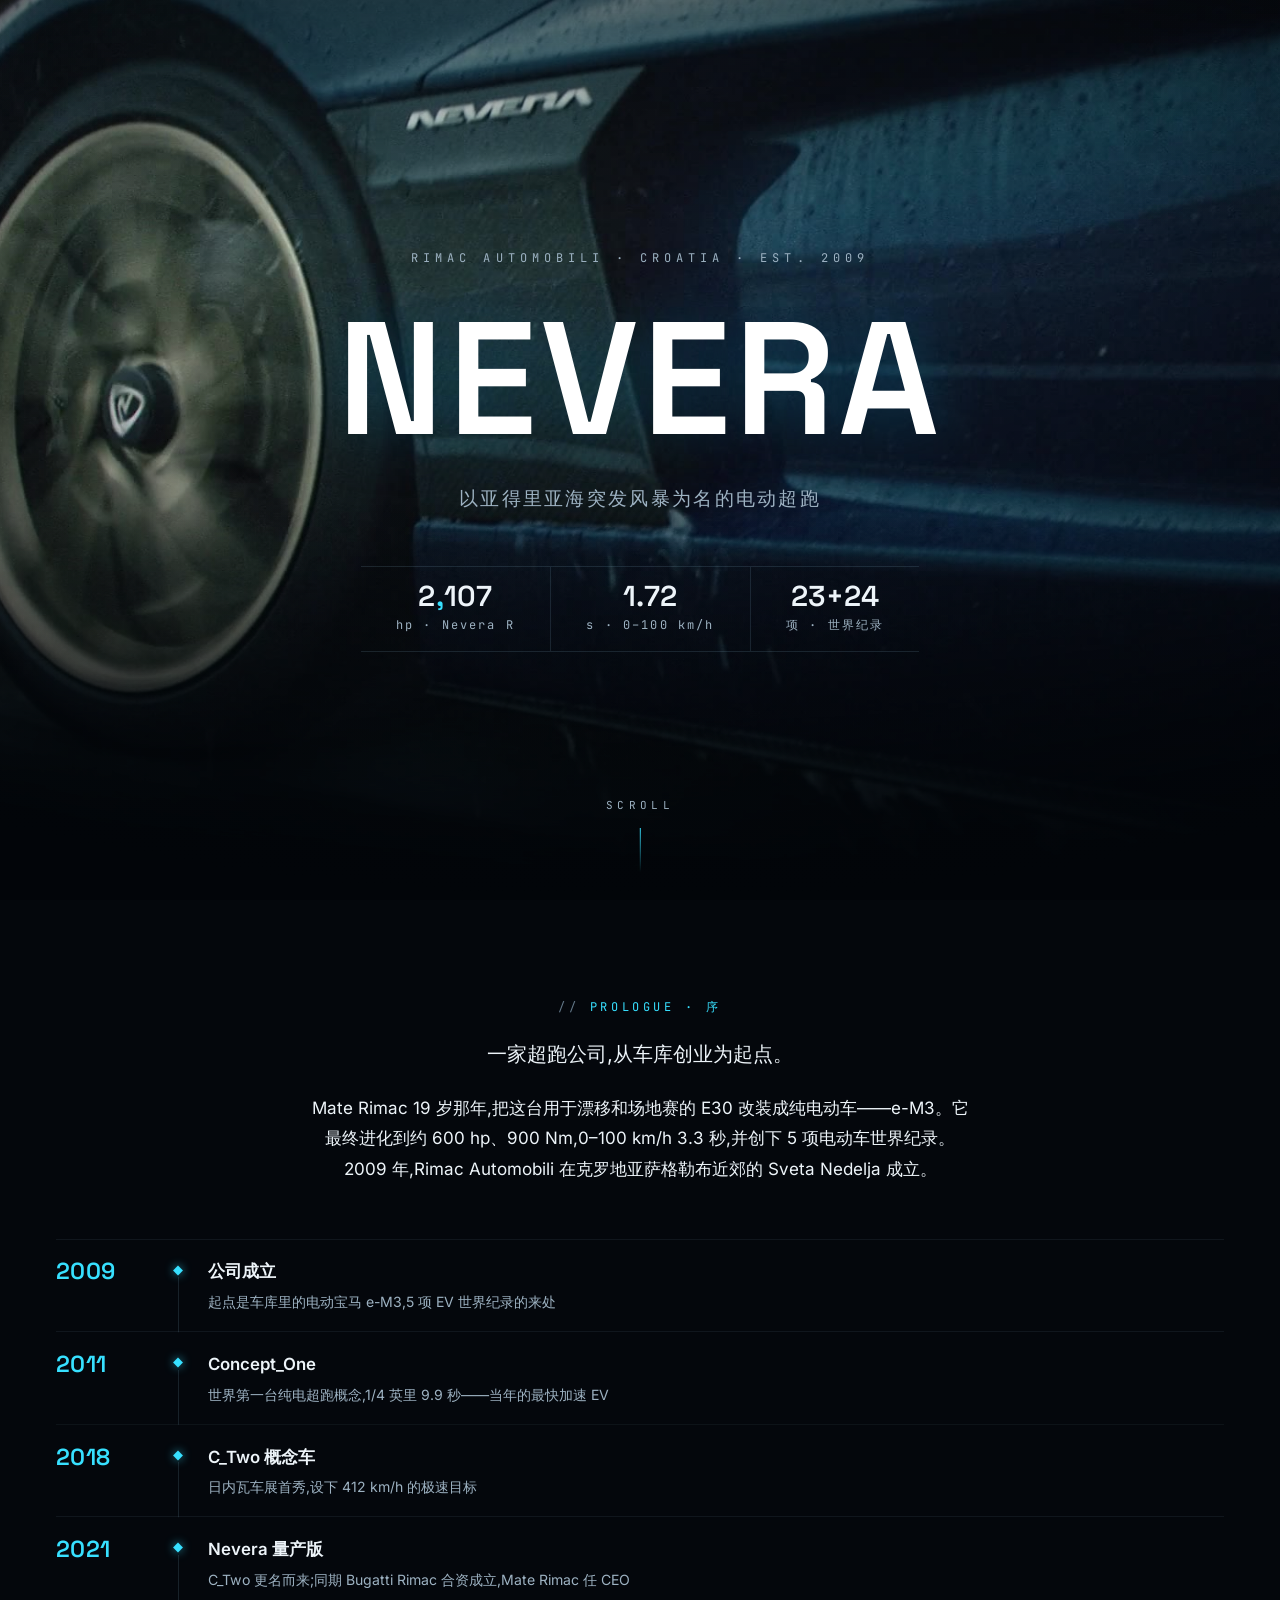
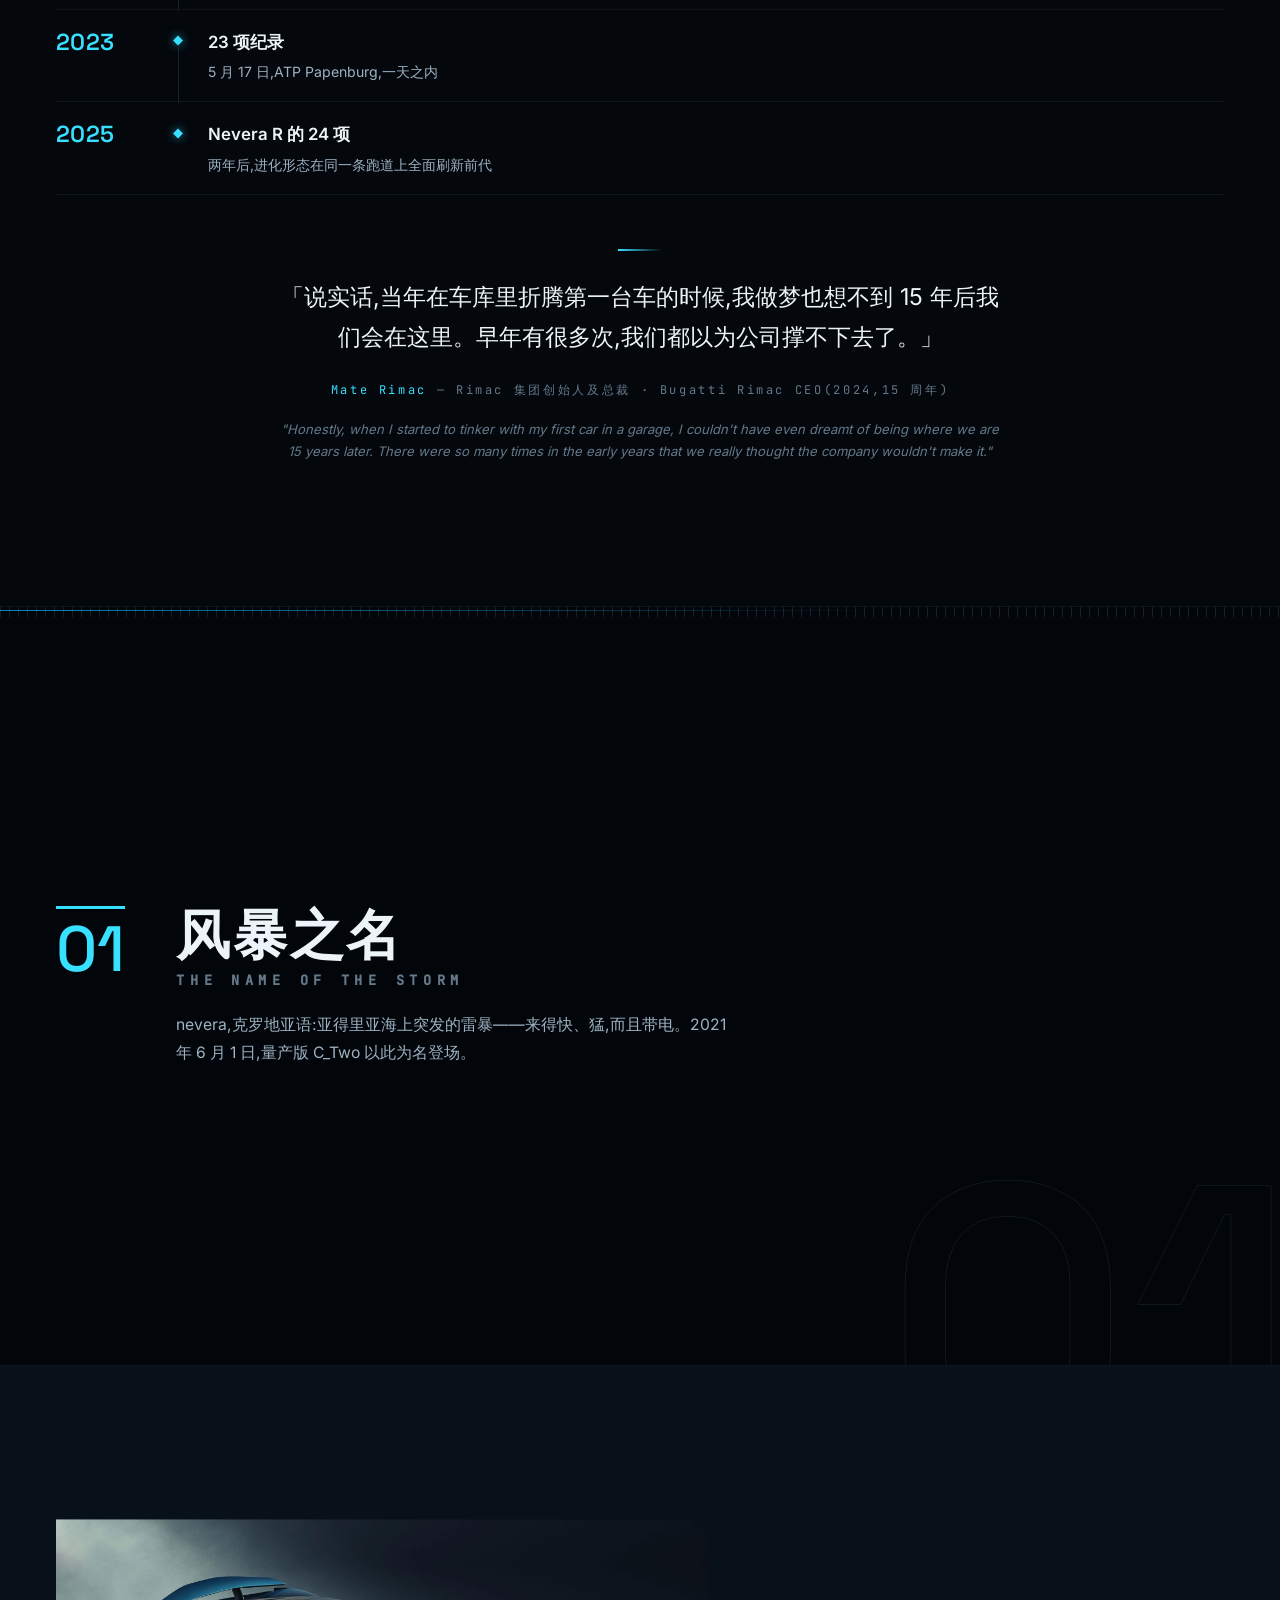
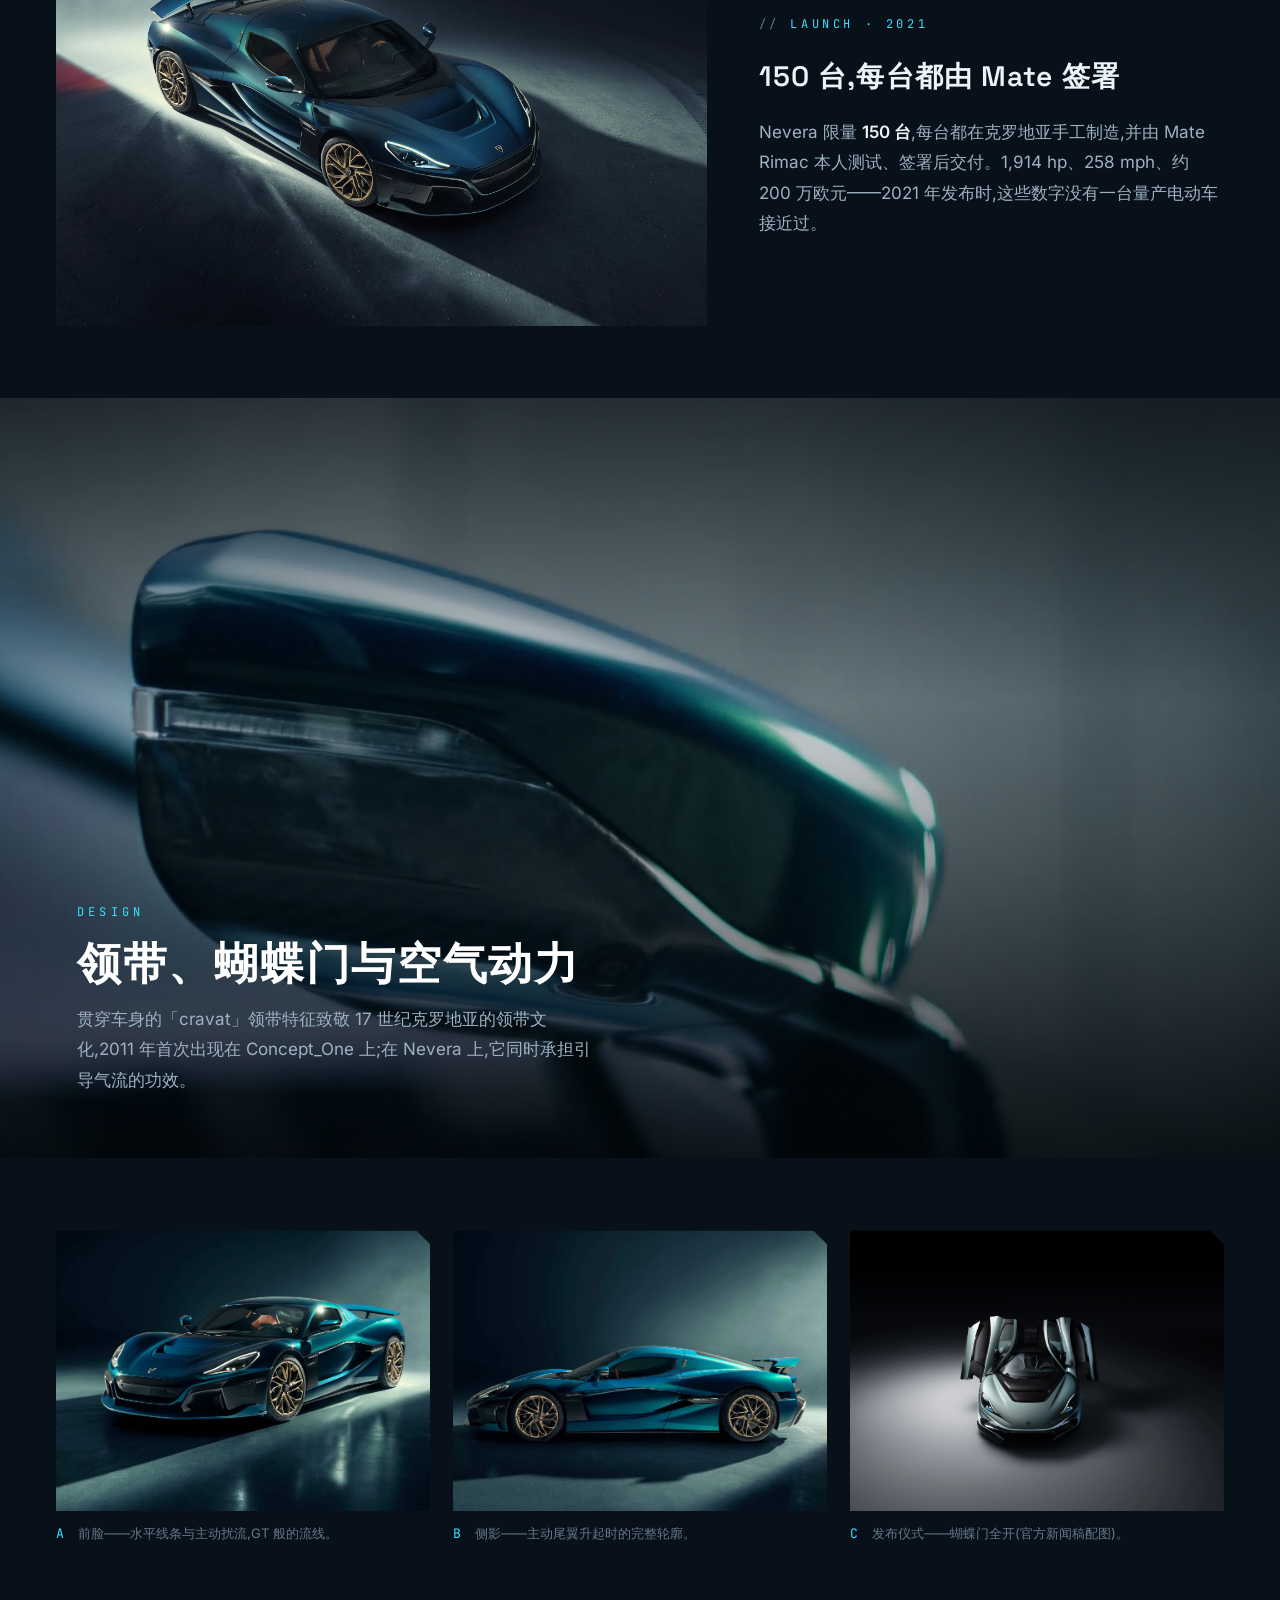
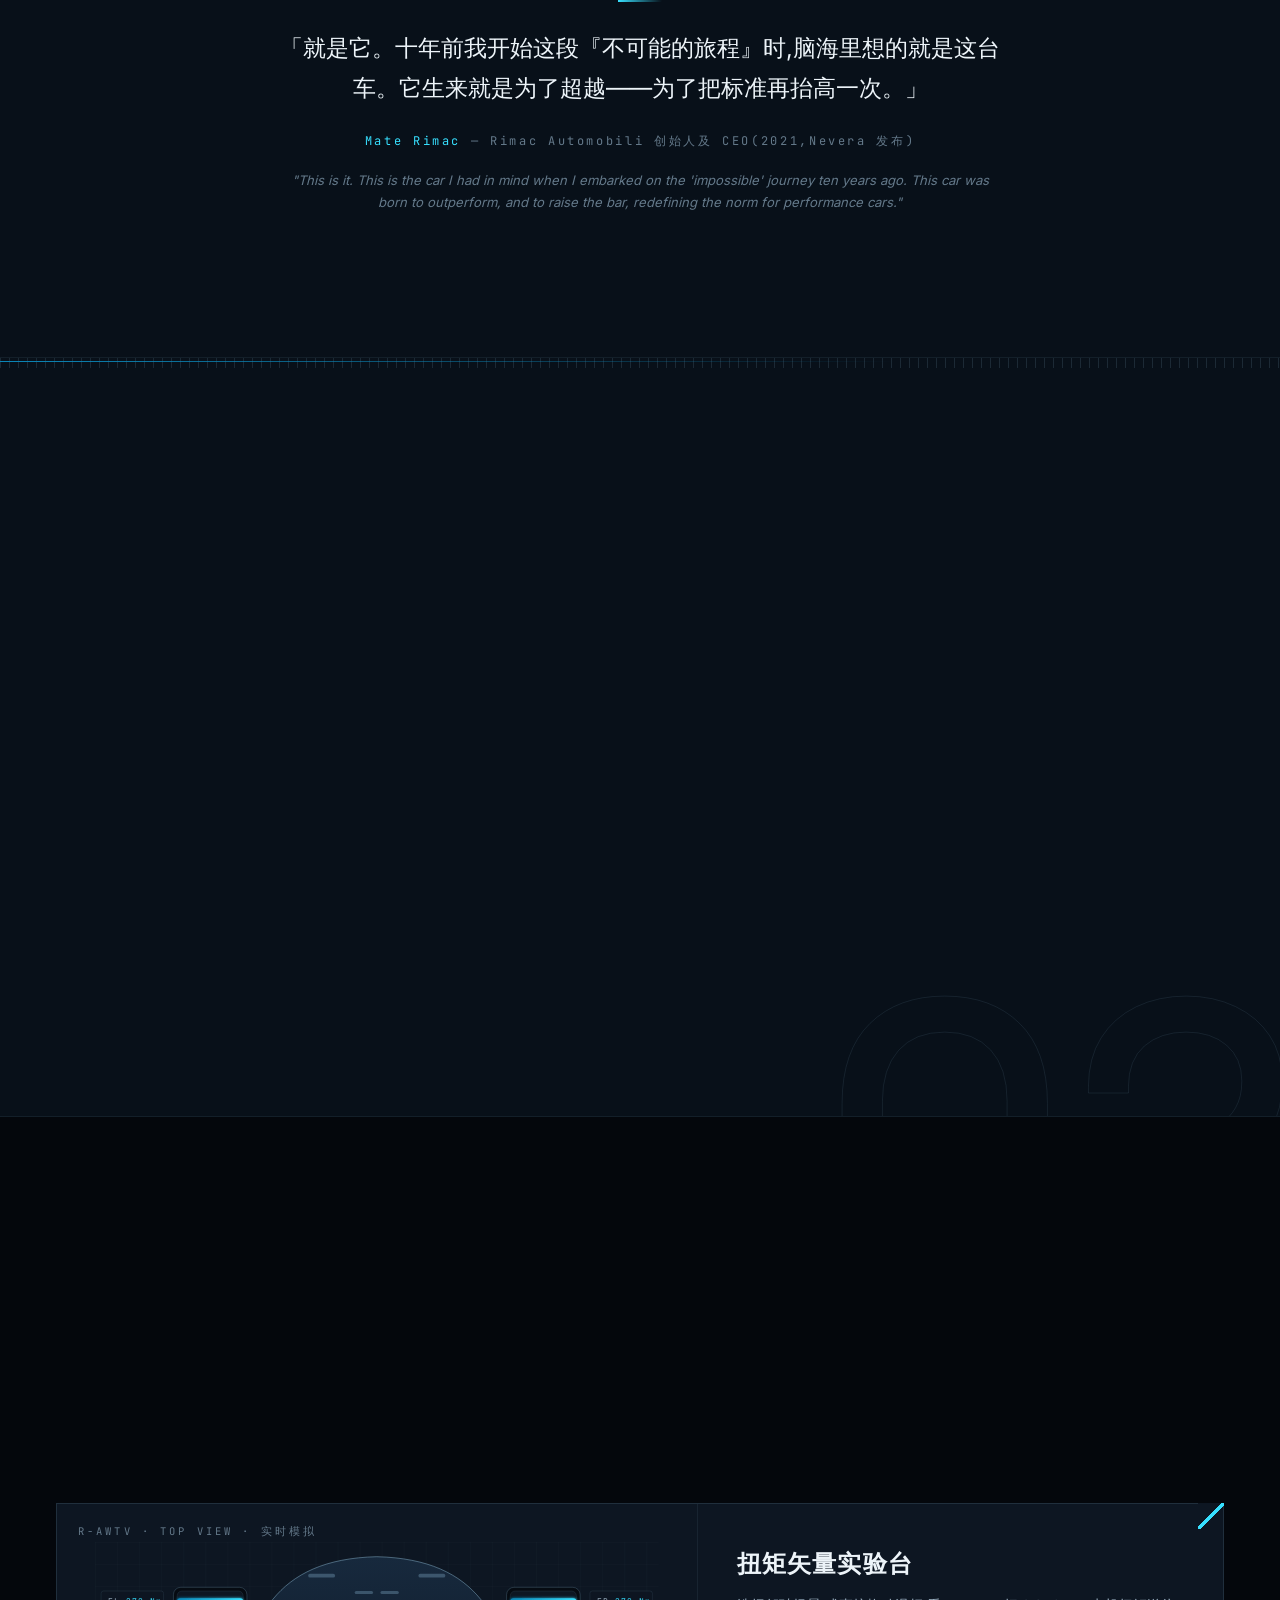
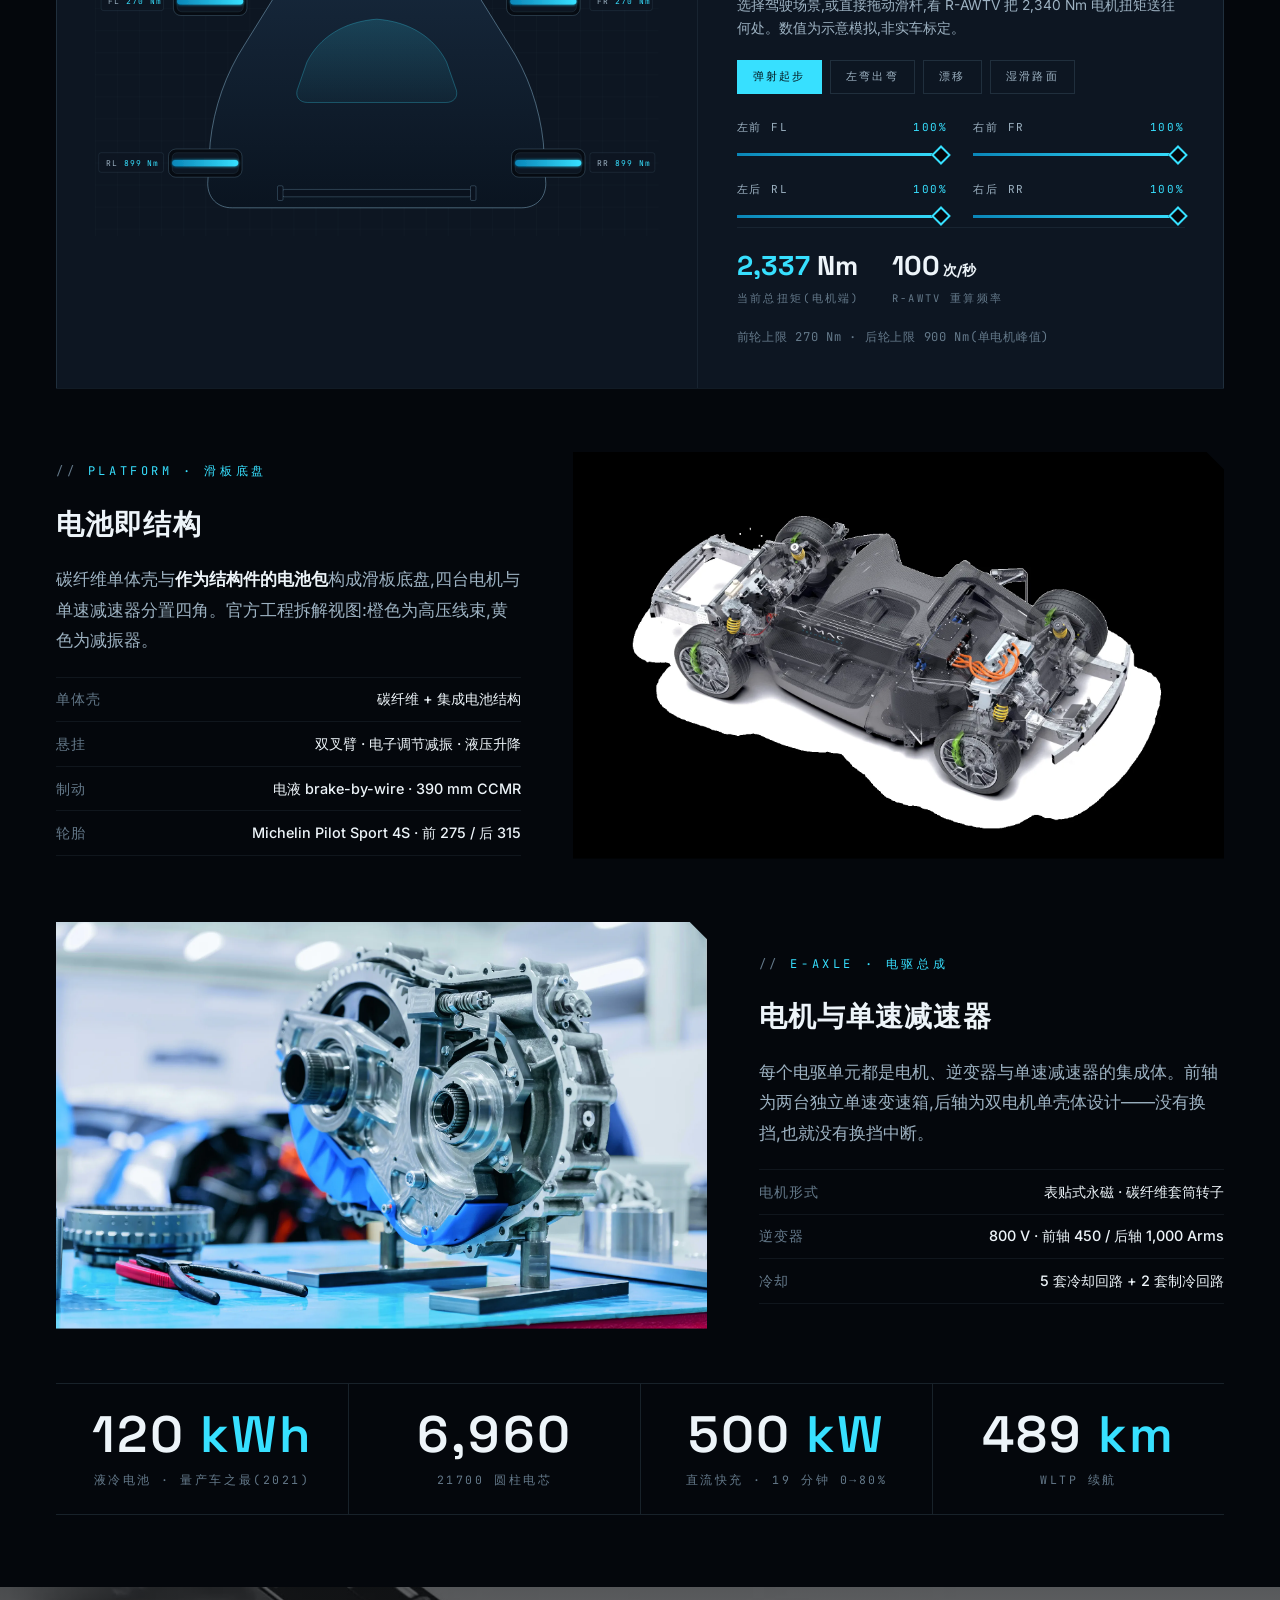
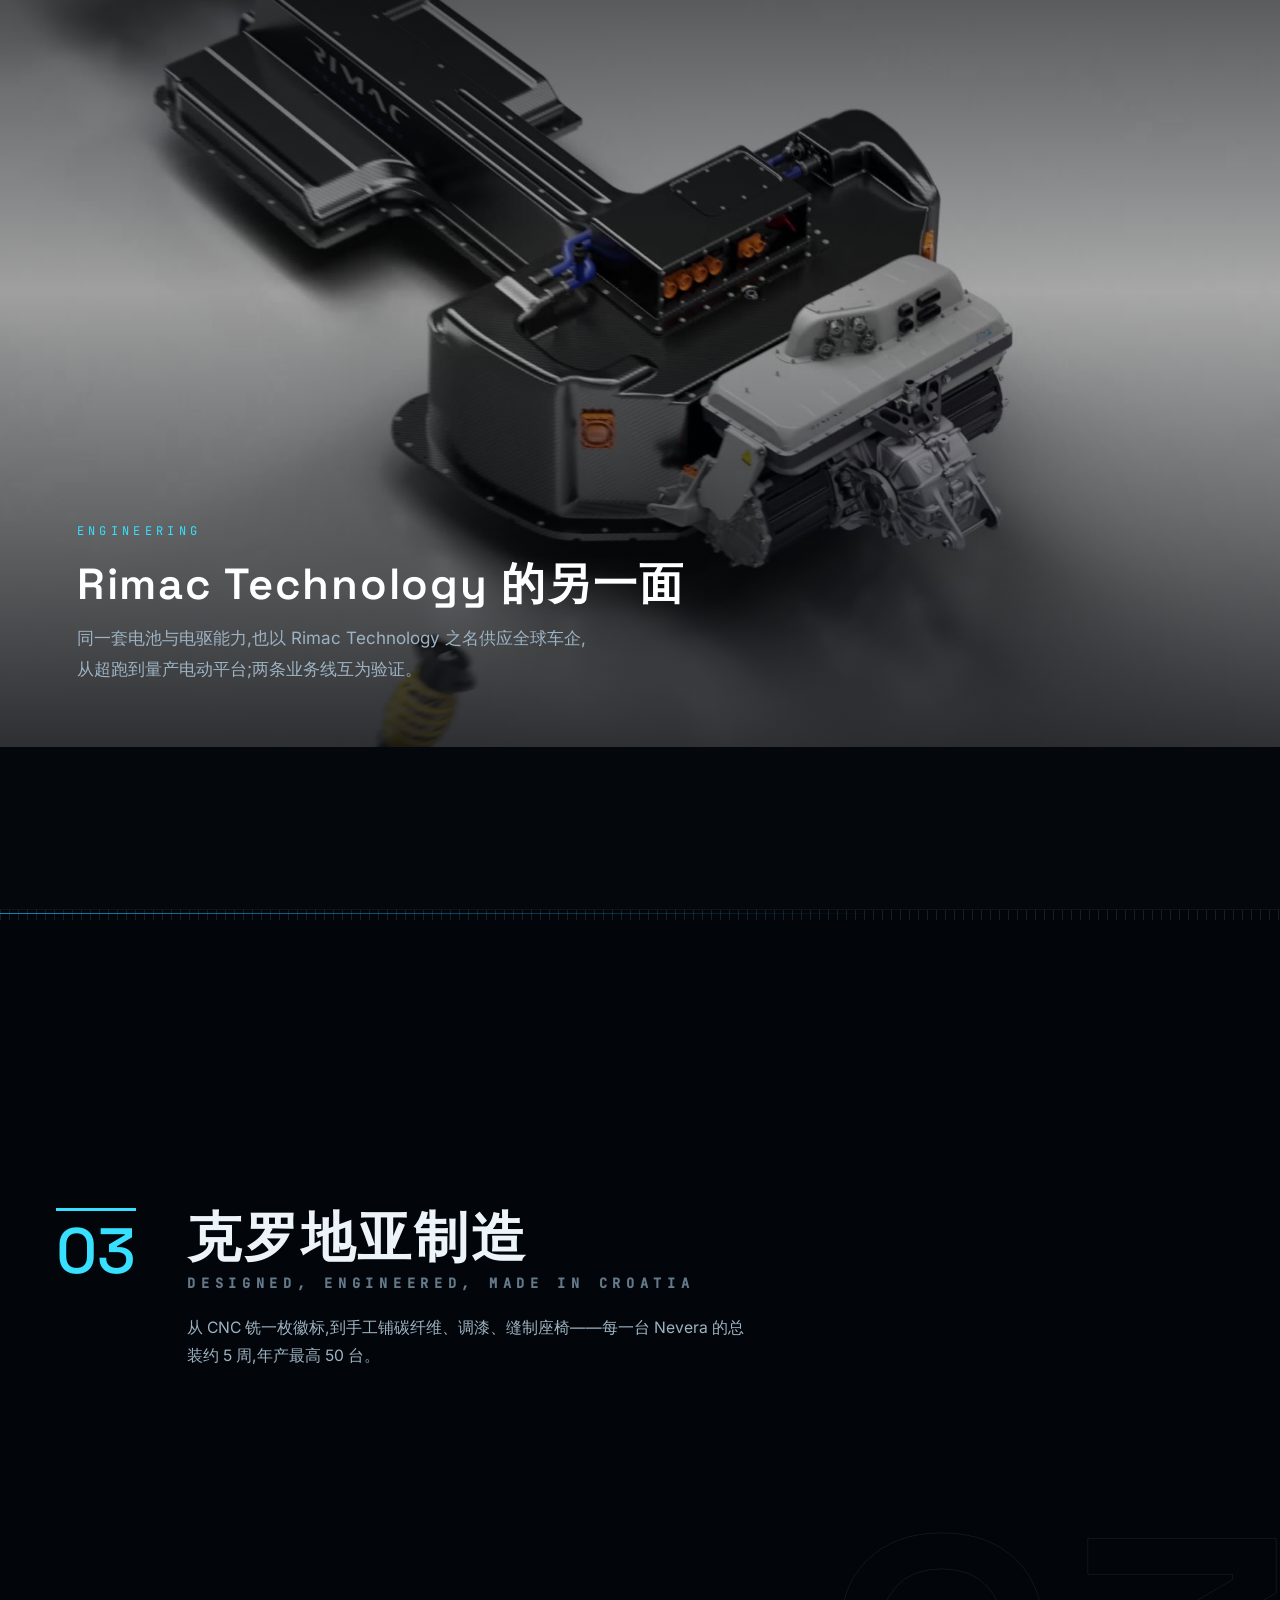
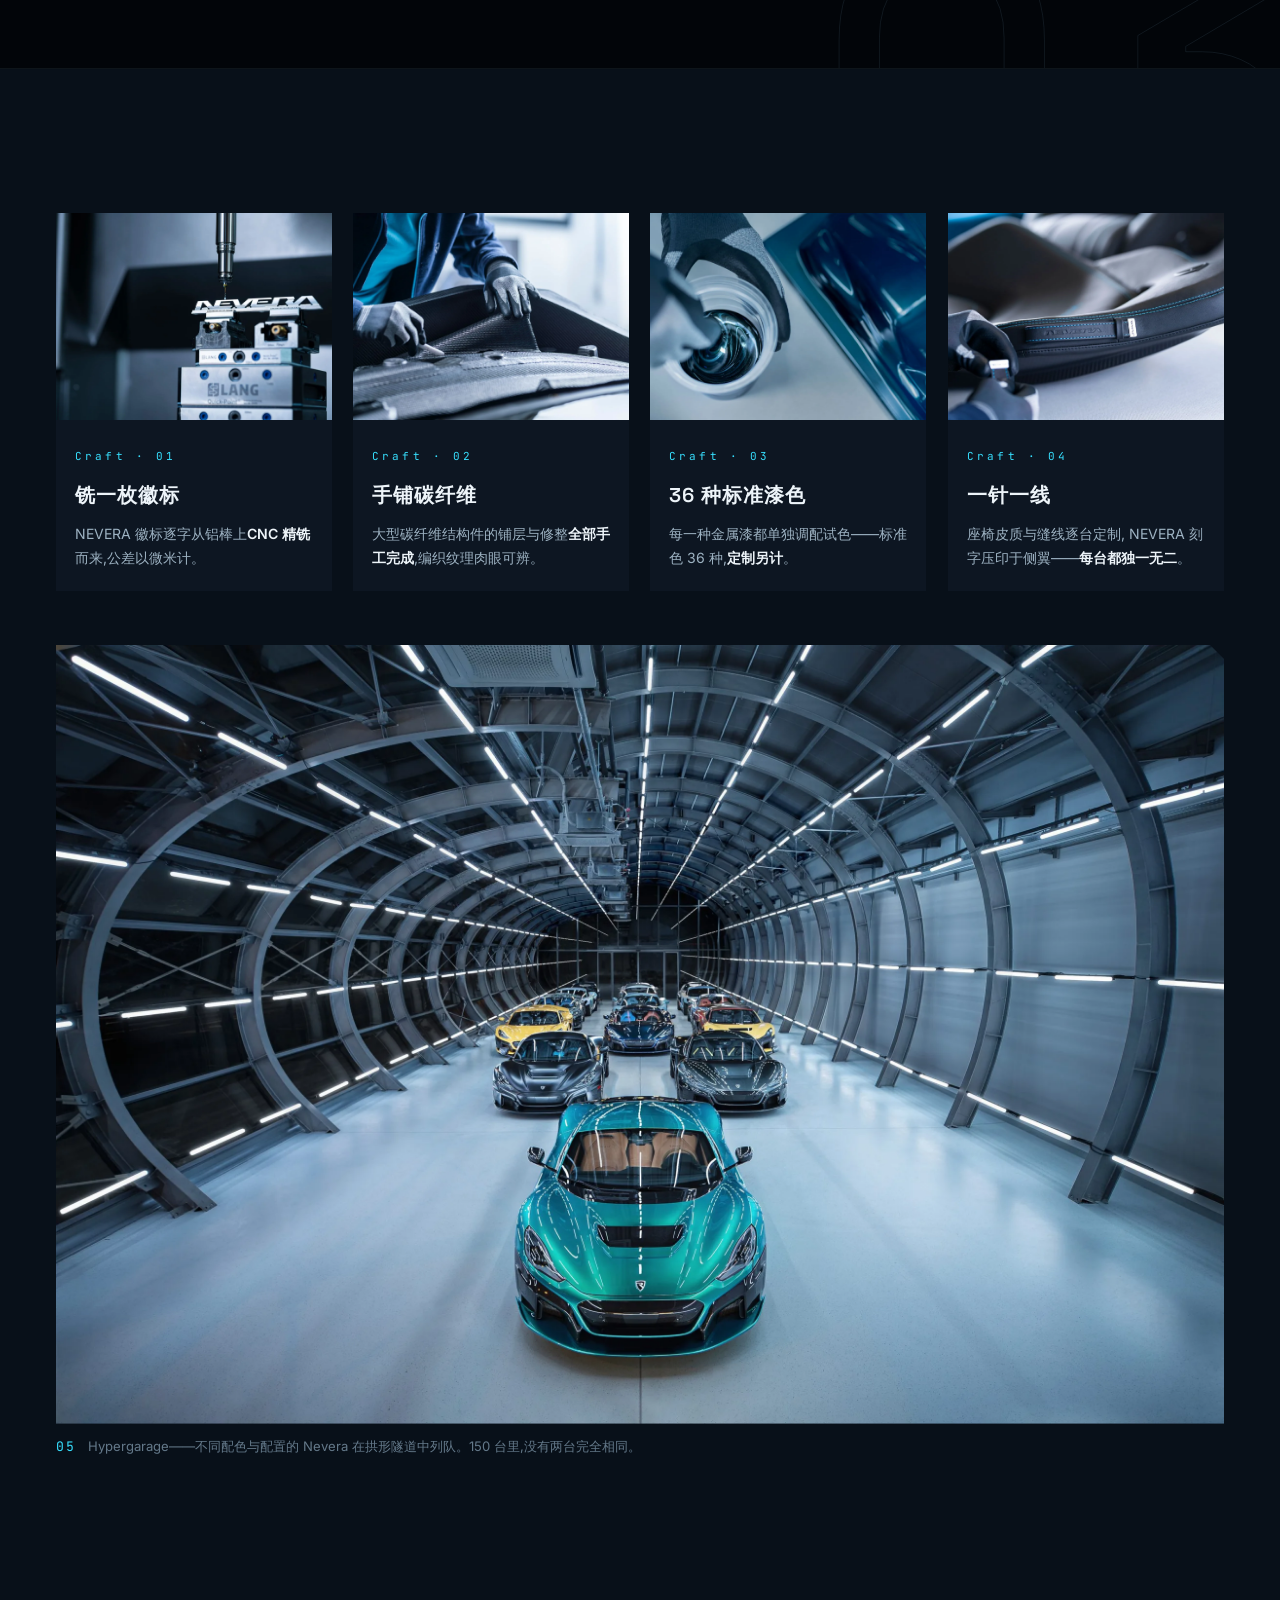
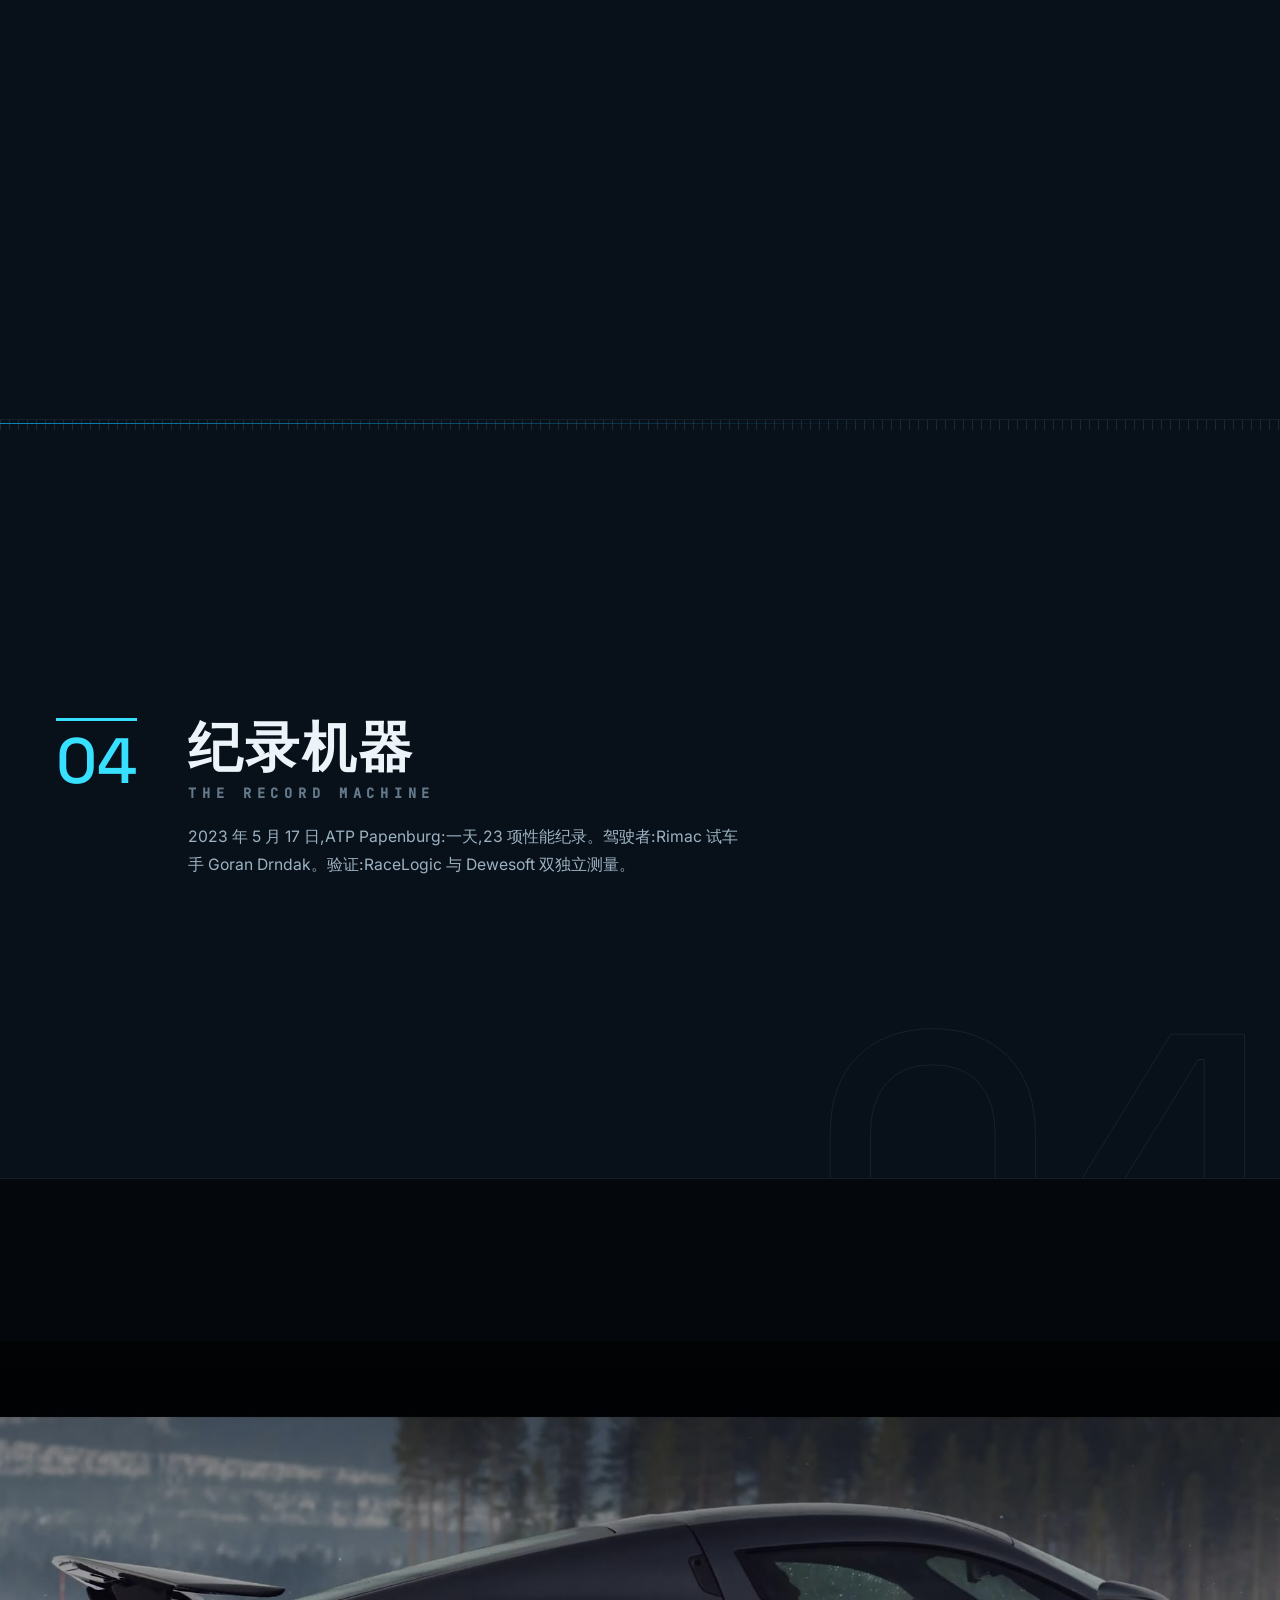
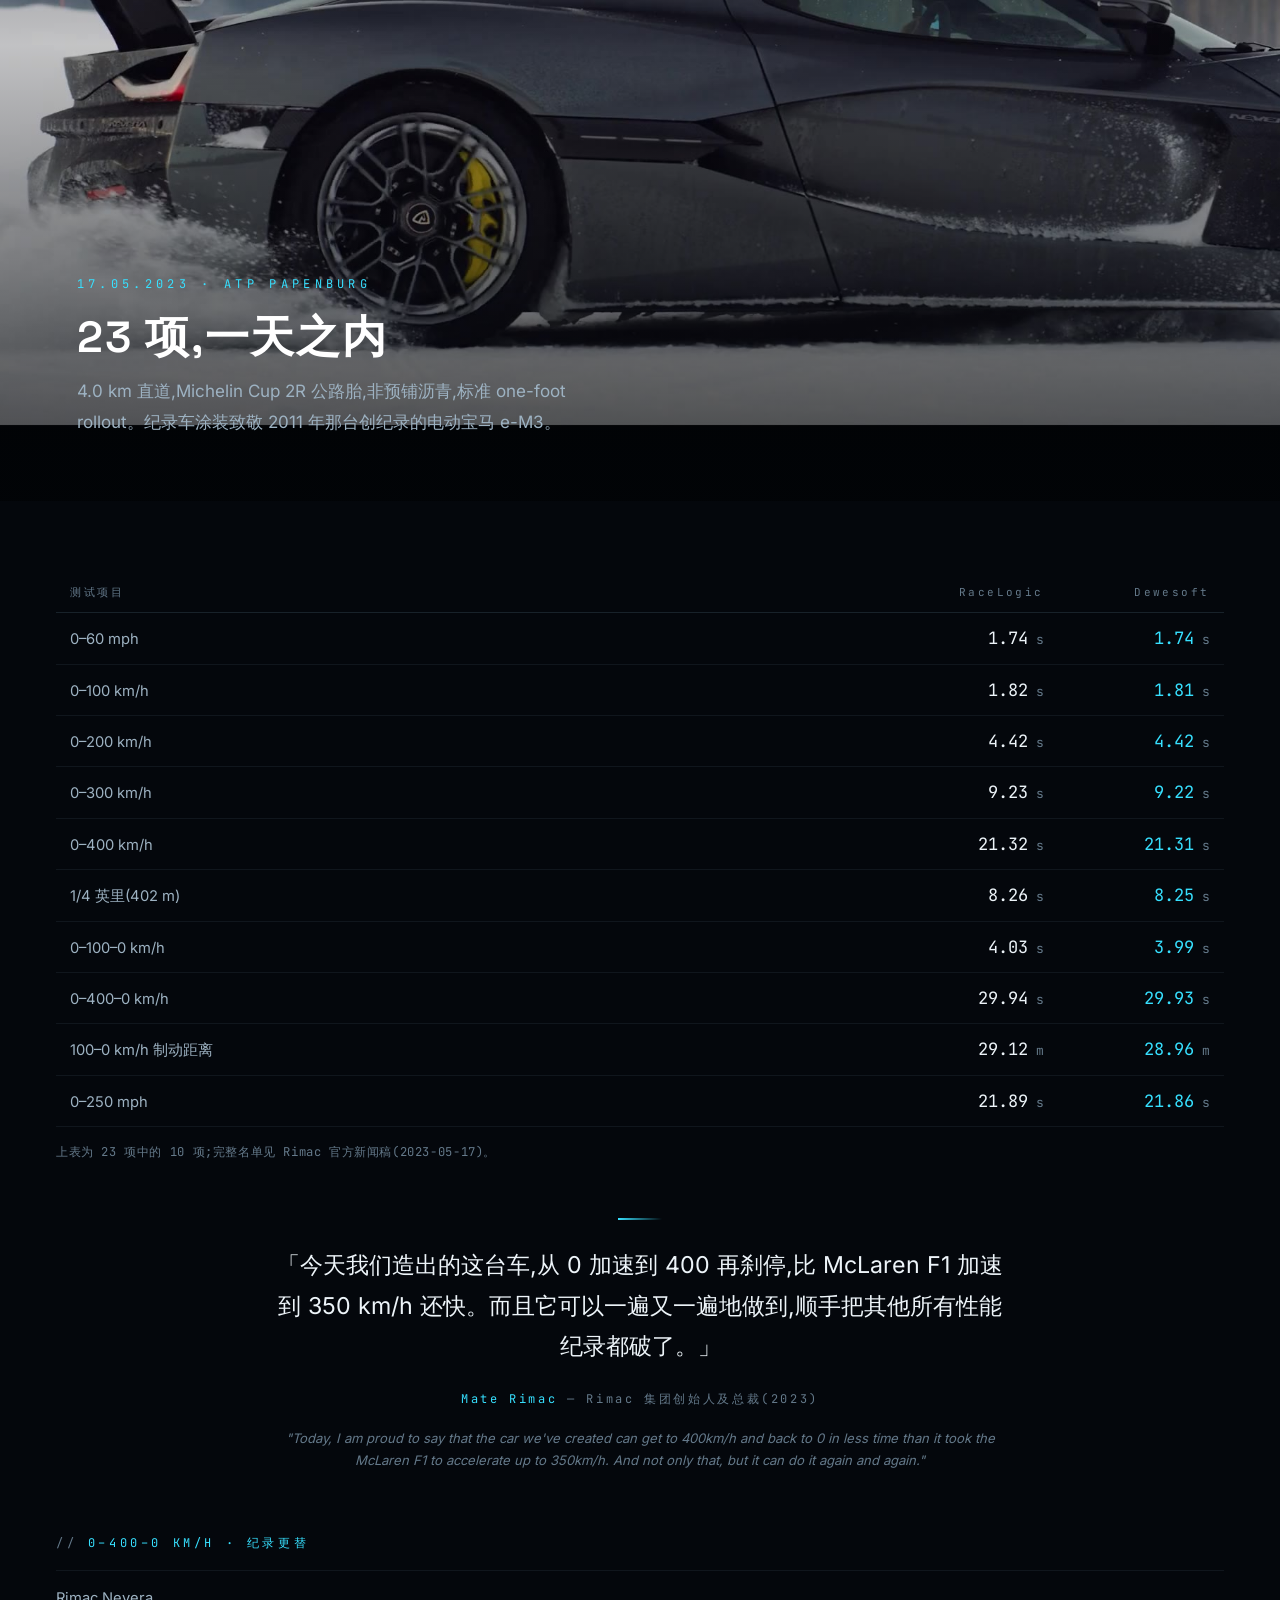
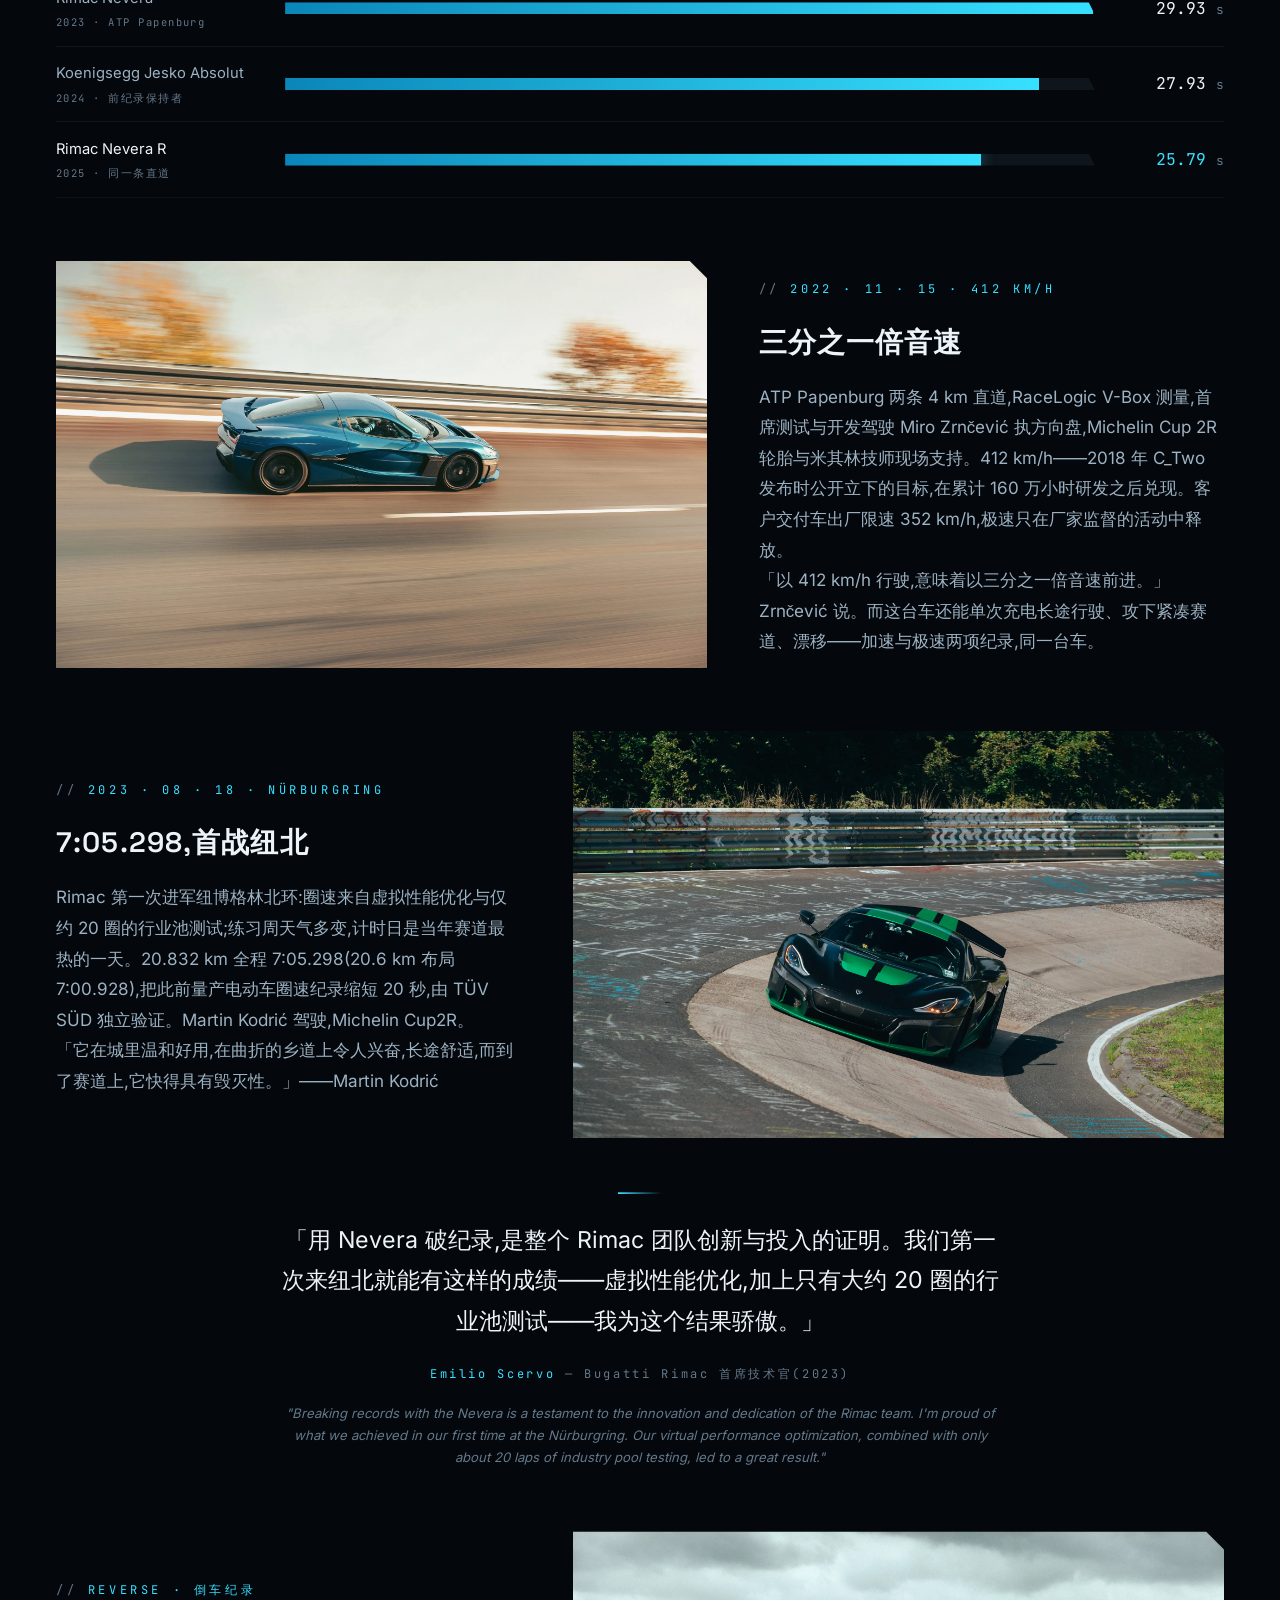
==== commit 42ecefa3: "Move rebellious clip to records chapter vsection; drop ch05 break video bg" ====
--- a/index.html
+++ b/index.html
@@ -9,7 +9,7 @@
 <meta property="og:title" content="NEVERA — Rimac Nevera 与 Nevera R">
 <meta property="og:description" content="以亚得里亚海突发风暴为名的电动超跑:四电机 · 47 项单日世界纪录 · 431.45 km/h">
 <meta property="og:image" content="img/nevera-r-the-rise-of-a-new-era.webp">
-<link rel="stylesheet" href="css/style.css?v=4">
+<link rel="stylesheet" href="css/style.css?v=5">
 <link rel="icon" href="data:image/svg+xml,%3Csvg xmlns='http://www.w3.org/2000/svg' viewBox='0 0 100 100'%3E%3Cpath d='M0 0 L100 0 L100 86 L86 100 L0 100 Z' fill='%2304070c'/%3E%3Cpath d='M58 18 L30 58 L47 58 L40 84 L72 42 L53 42 Z' fill='%2337e0ff'/%3E%3C/svg%3E">
 </head>
 <body>
@@ -429,8 +429,8 @@
 
 <section class="chapter" id="recbody">
   <div class="vsection">
-    <video autoplay muted loop playsinline preload="none" poster="video/highlights-poster.jpg" data-autoview>
-      <source src="video/highlights.mp4" type="video/mp4">
+    <video autoplay muted loop playsinline preload="none" poster="video/rebellious-bg-poster.jpg" data-autoview>
+      <source src="video/rebellious-bg.mp4" type="video/mp4">
     </video>
     <div class="vsection__veil"></div>
     <div class="vsection__content">
@@ -548,10 +548,7 @@
 </section>
 
 <!-- ============ 05 Nevera R ============ -->
-<div class="chapter-break chapter-break--deep chapter-break--video" id="neverar" data-chapter>
-  <video class="chapter-break__bg" autoplay muted loop playsinline preload="none" poster="video/rebellious-bg-poster.jpg" data-bgvideo>
-    <source src="video/rebellious-bg.mp4" type="video/mp4">
-  </video>
+<div class="chapter-break chapter-break--deep" id="neverar" data-chapter>
   <span class="chapter-break__wm" aria-hidden="true">R</span>
   <div class="ticks chapter-break__ticks"></div>
   <div class="chapter-break__inner">
@@ -835,7 +832,7 @@
   </div>
 </footer>
 
-<script src="js/lang-detect.js?v=4"></script>
-<script src="js/main.js?v=4"></script>
+<script src="js/lang-detect.js?v=5"></script>
+<script src="js/main.js?v=5"></script>
 </body>
 </html>
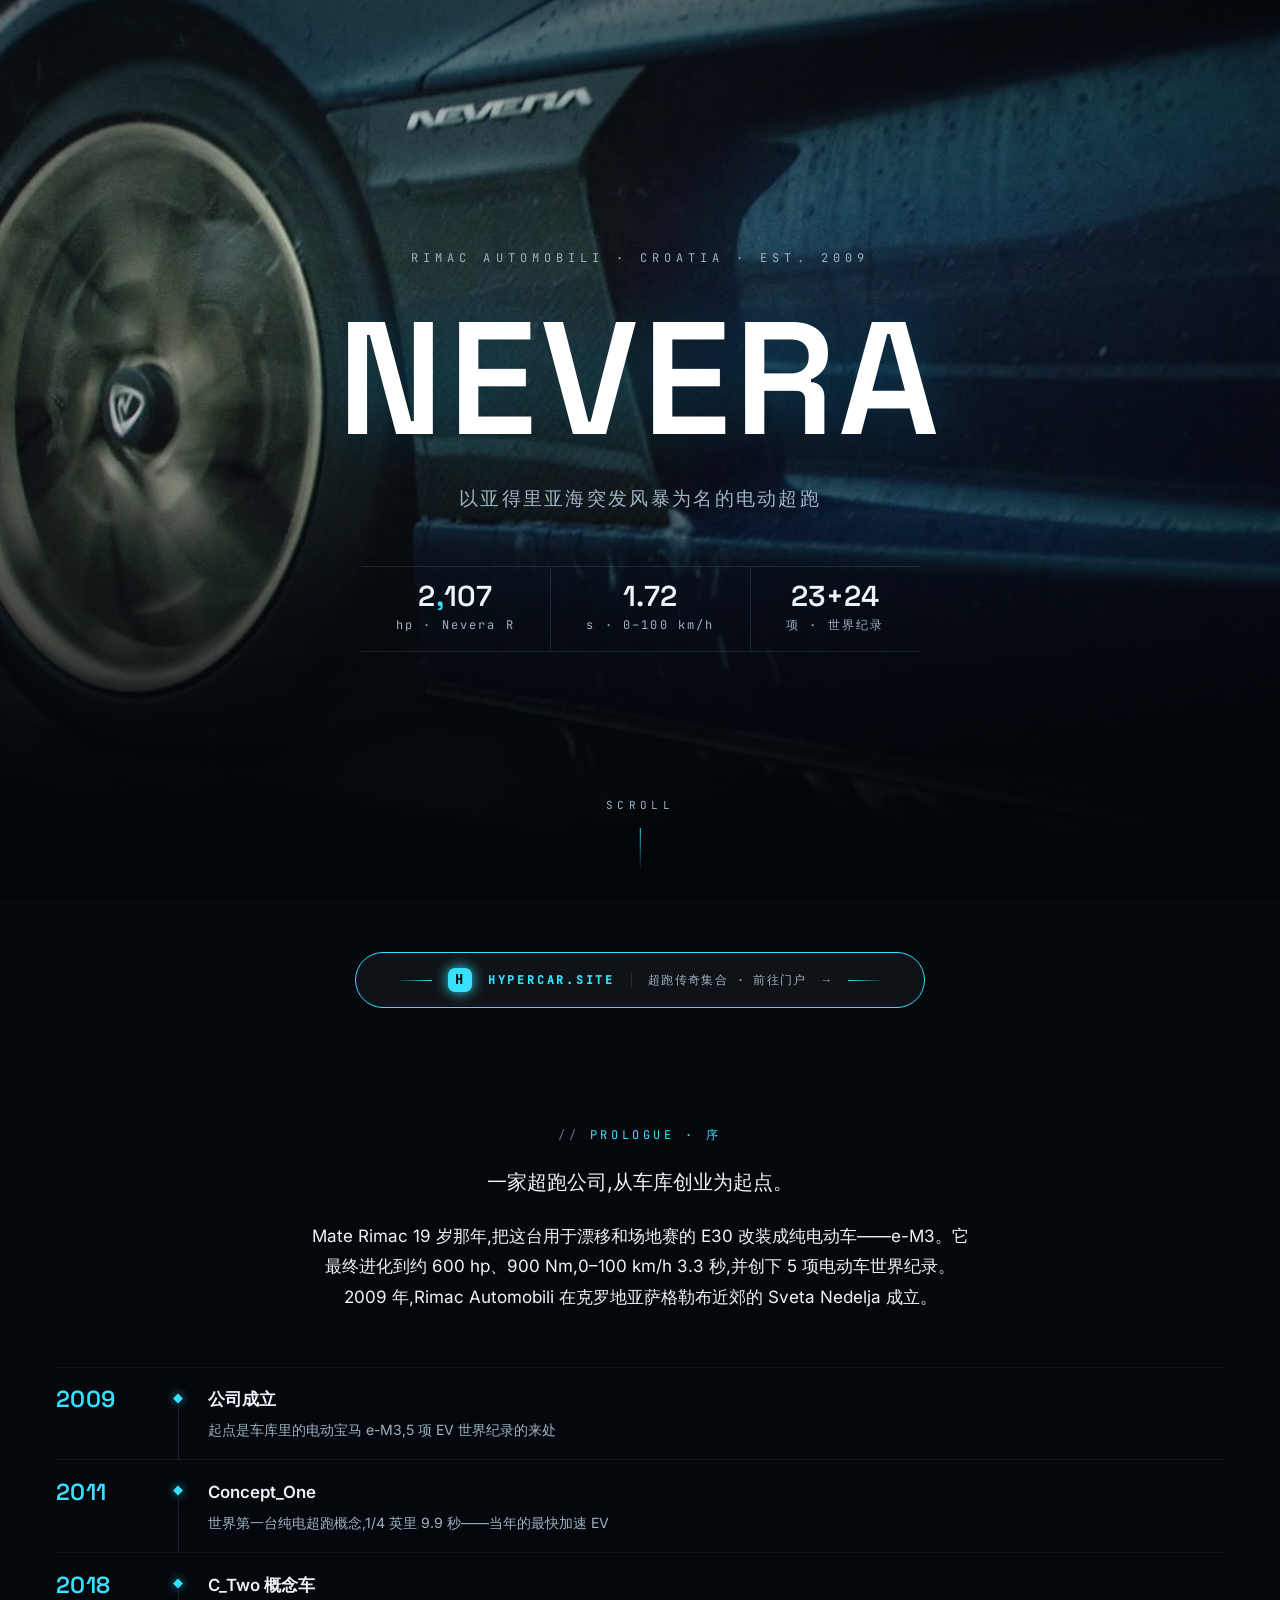
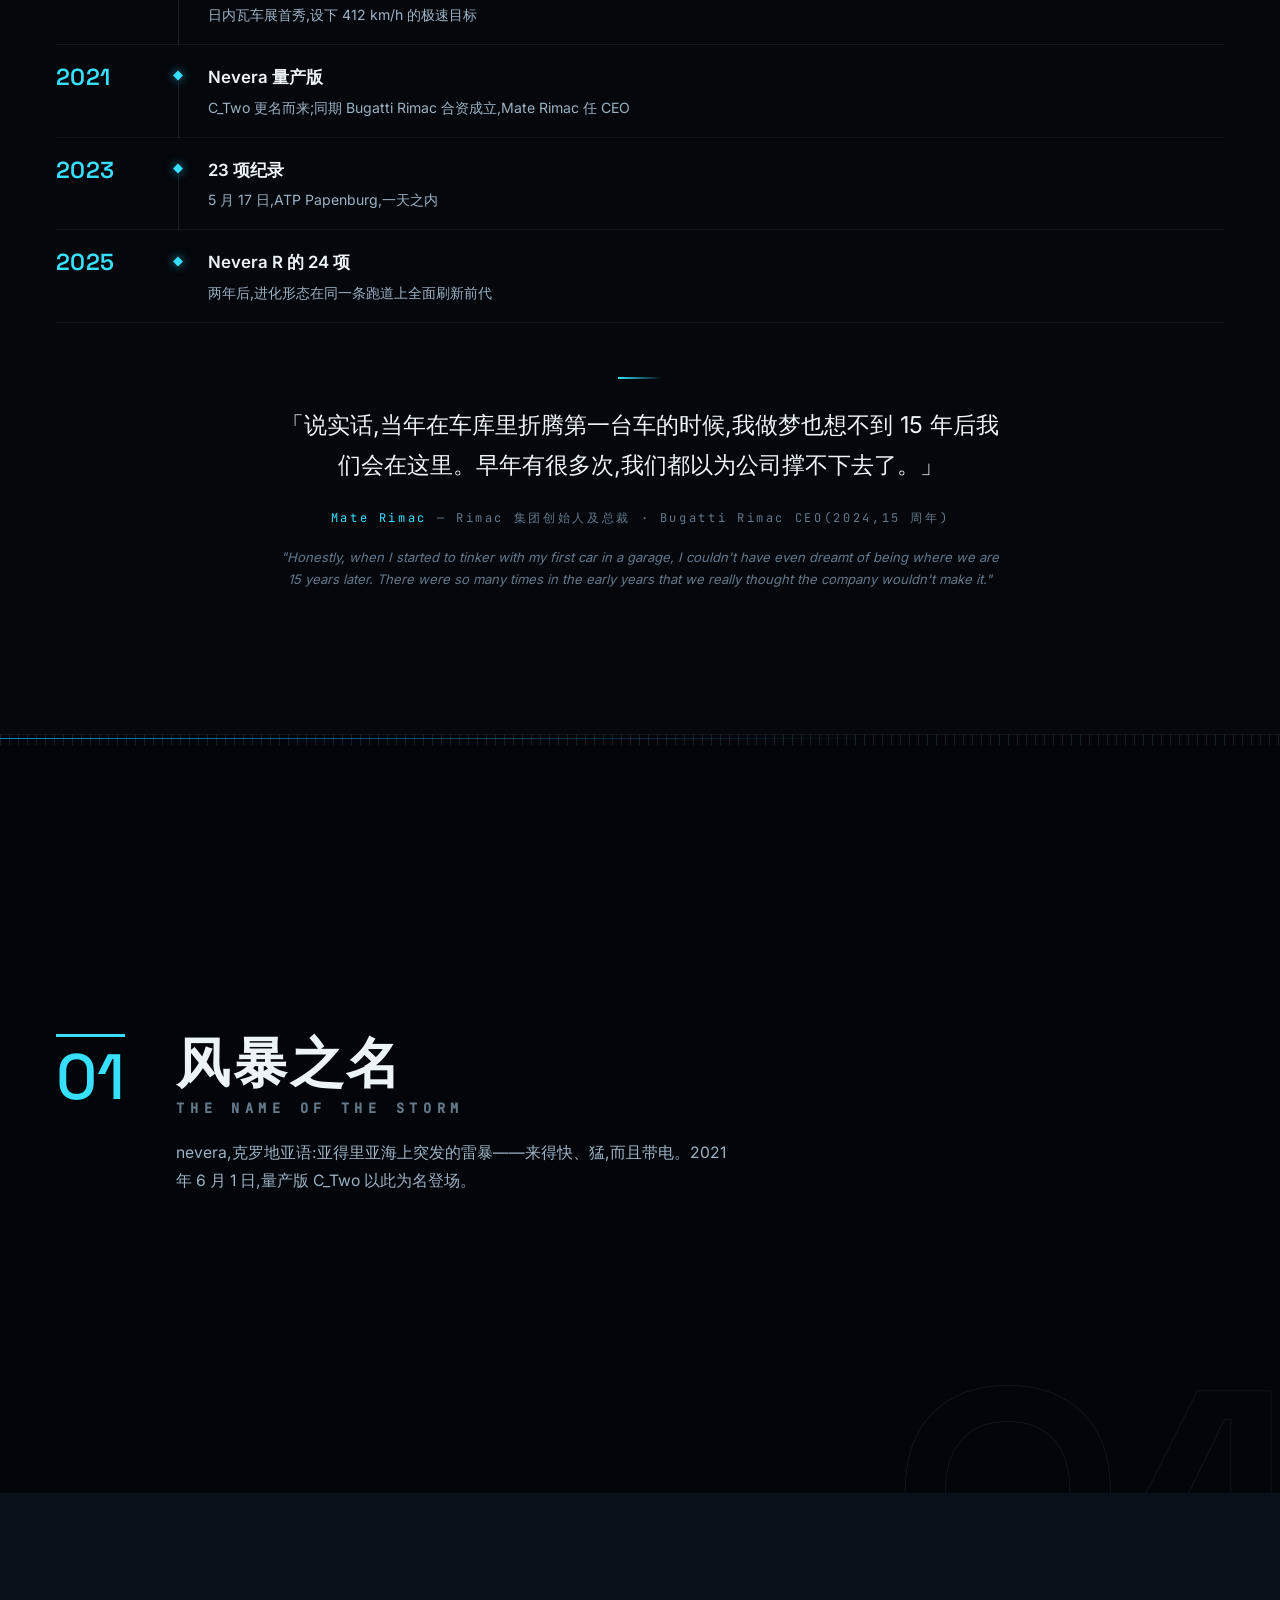
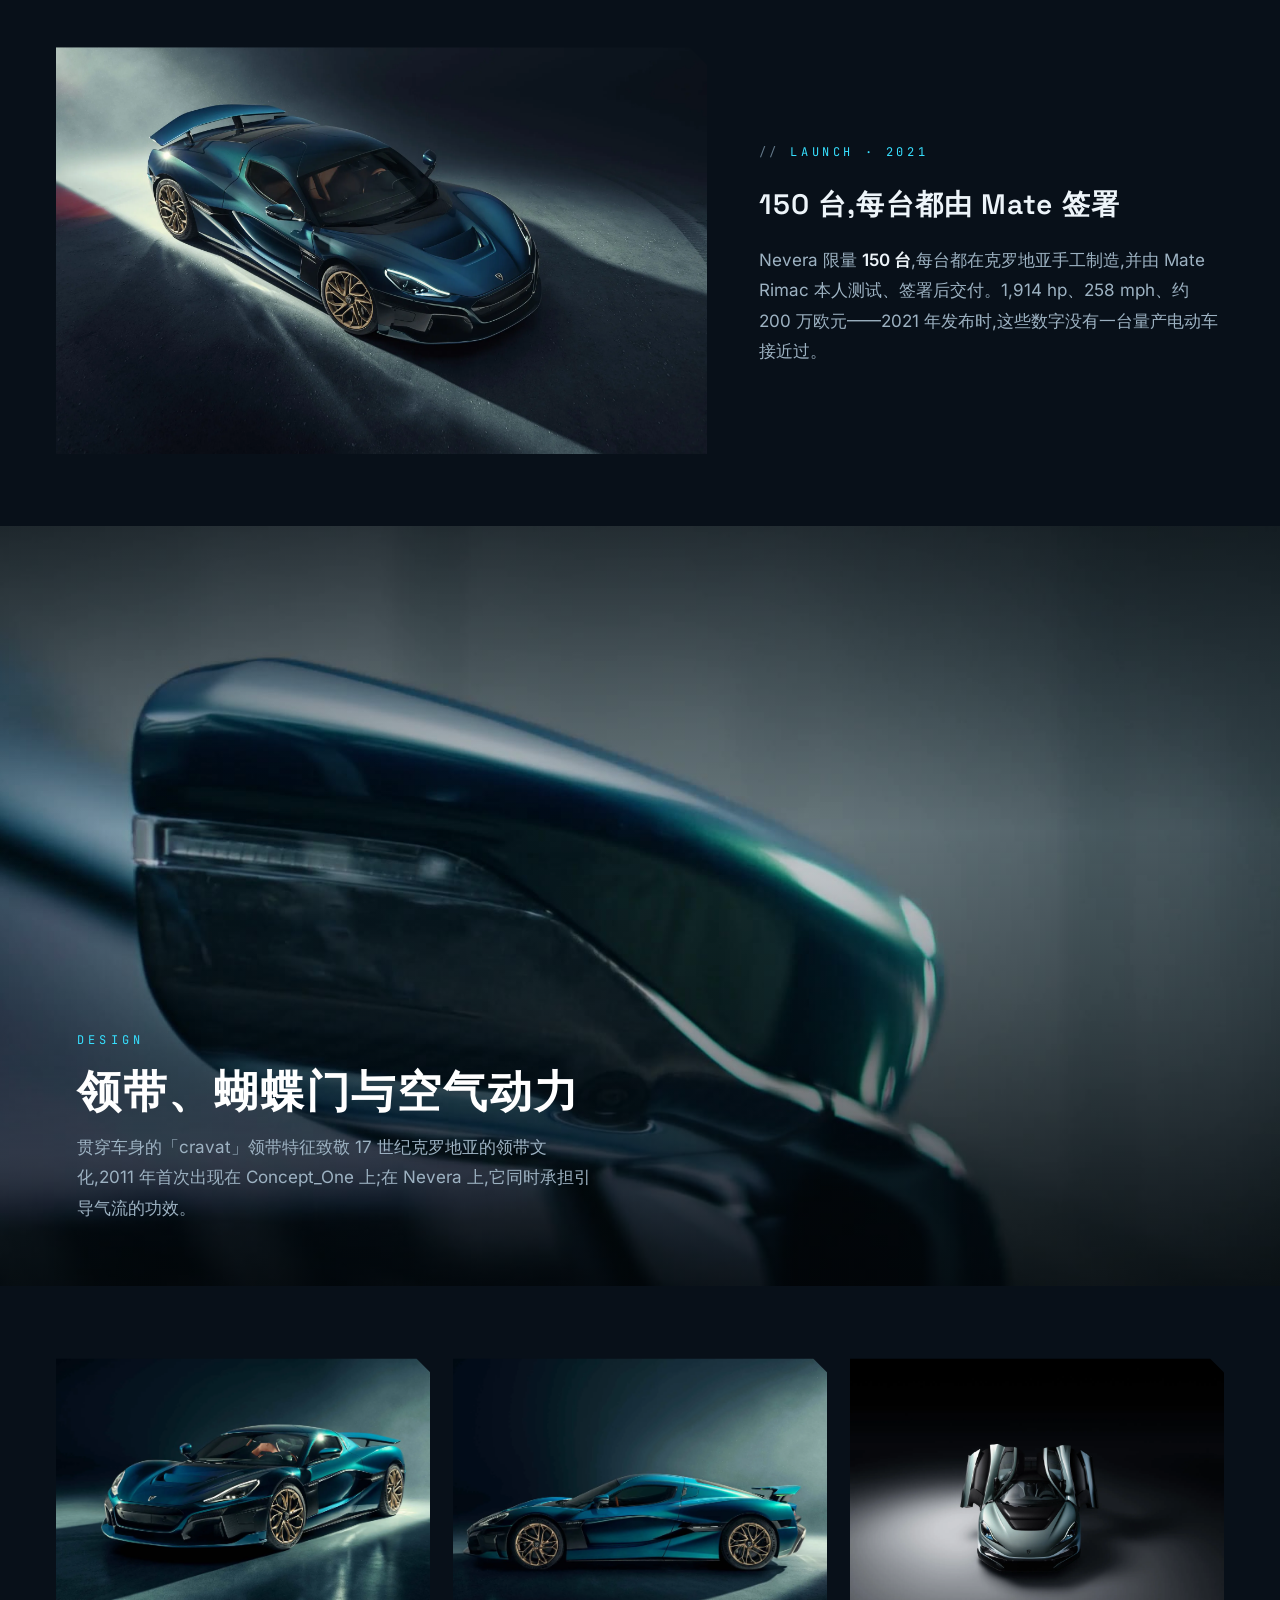
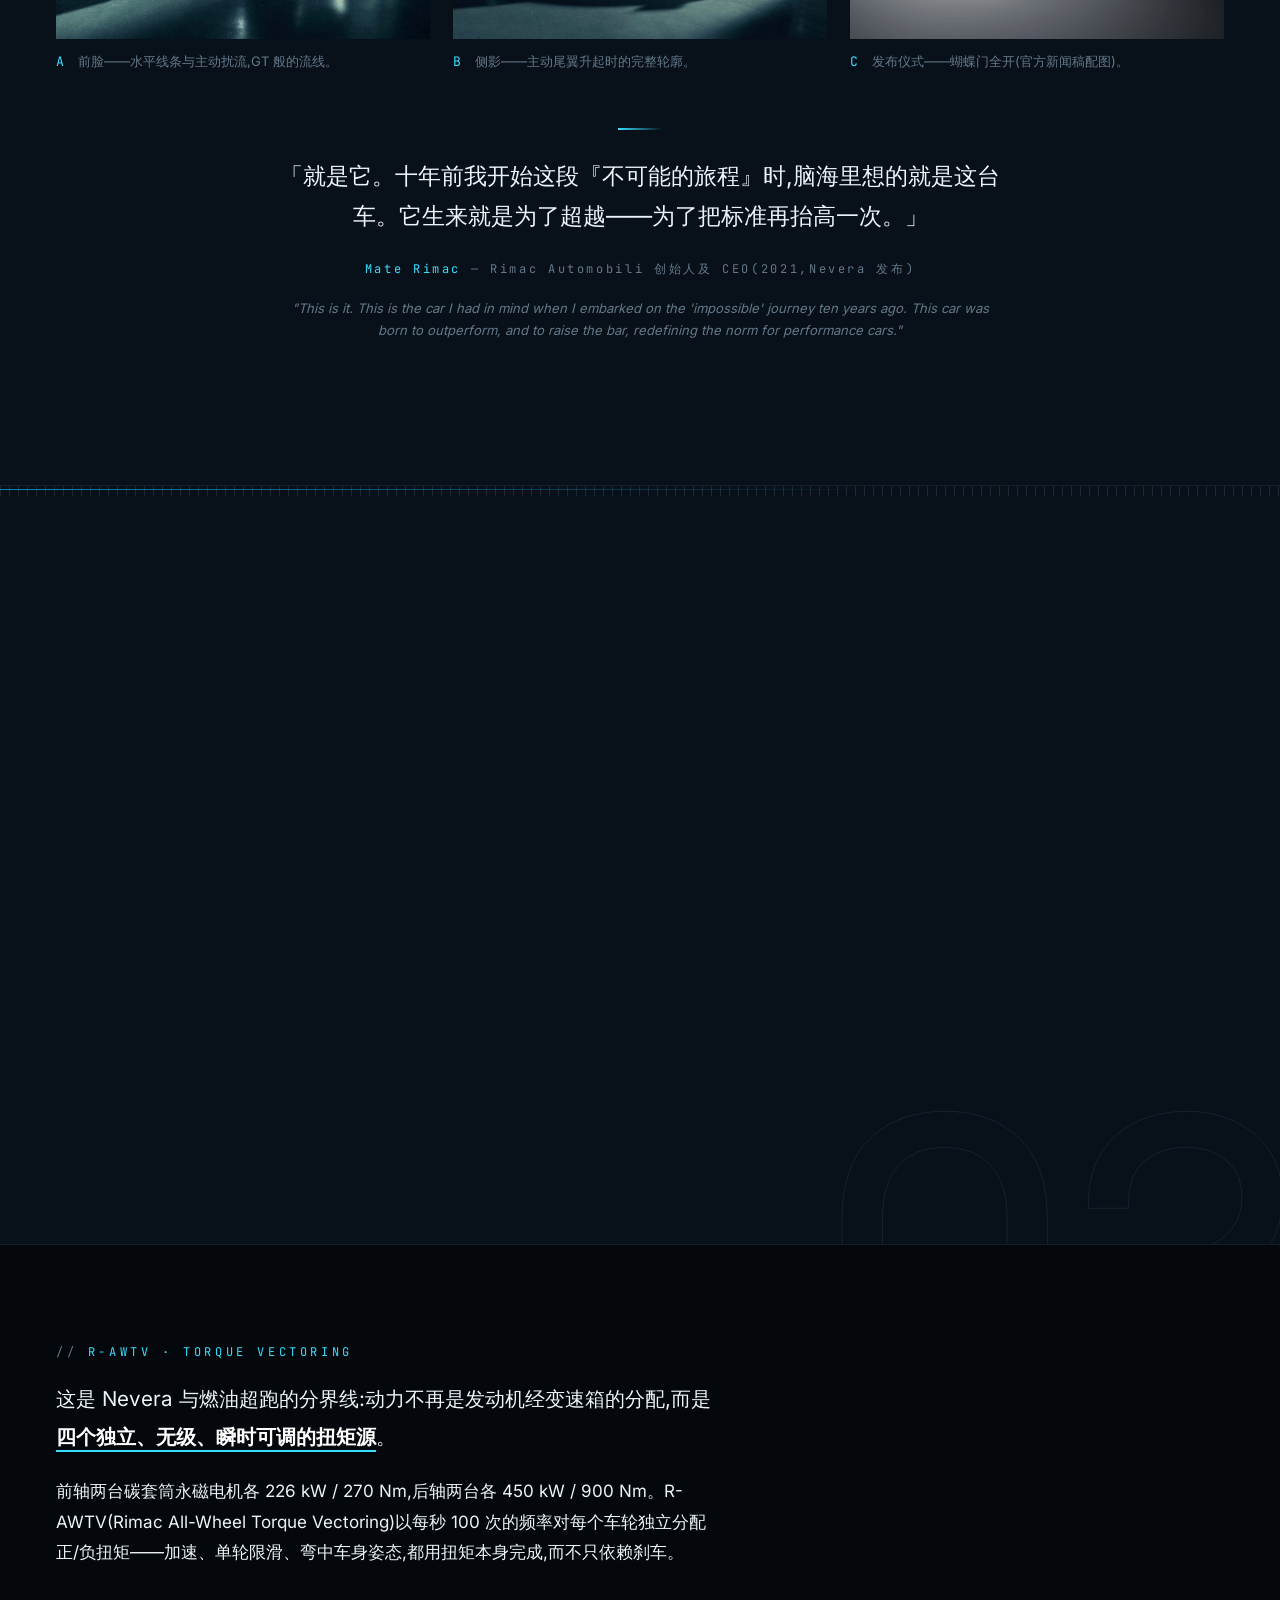
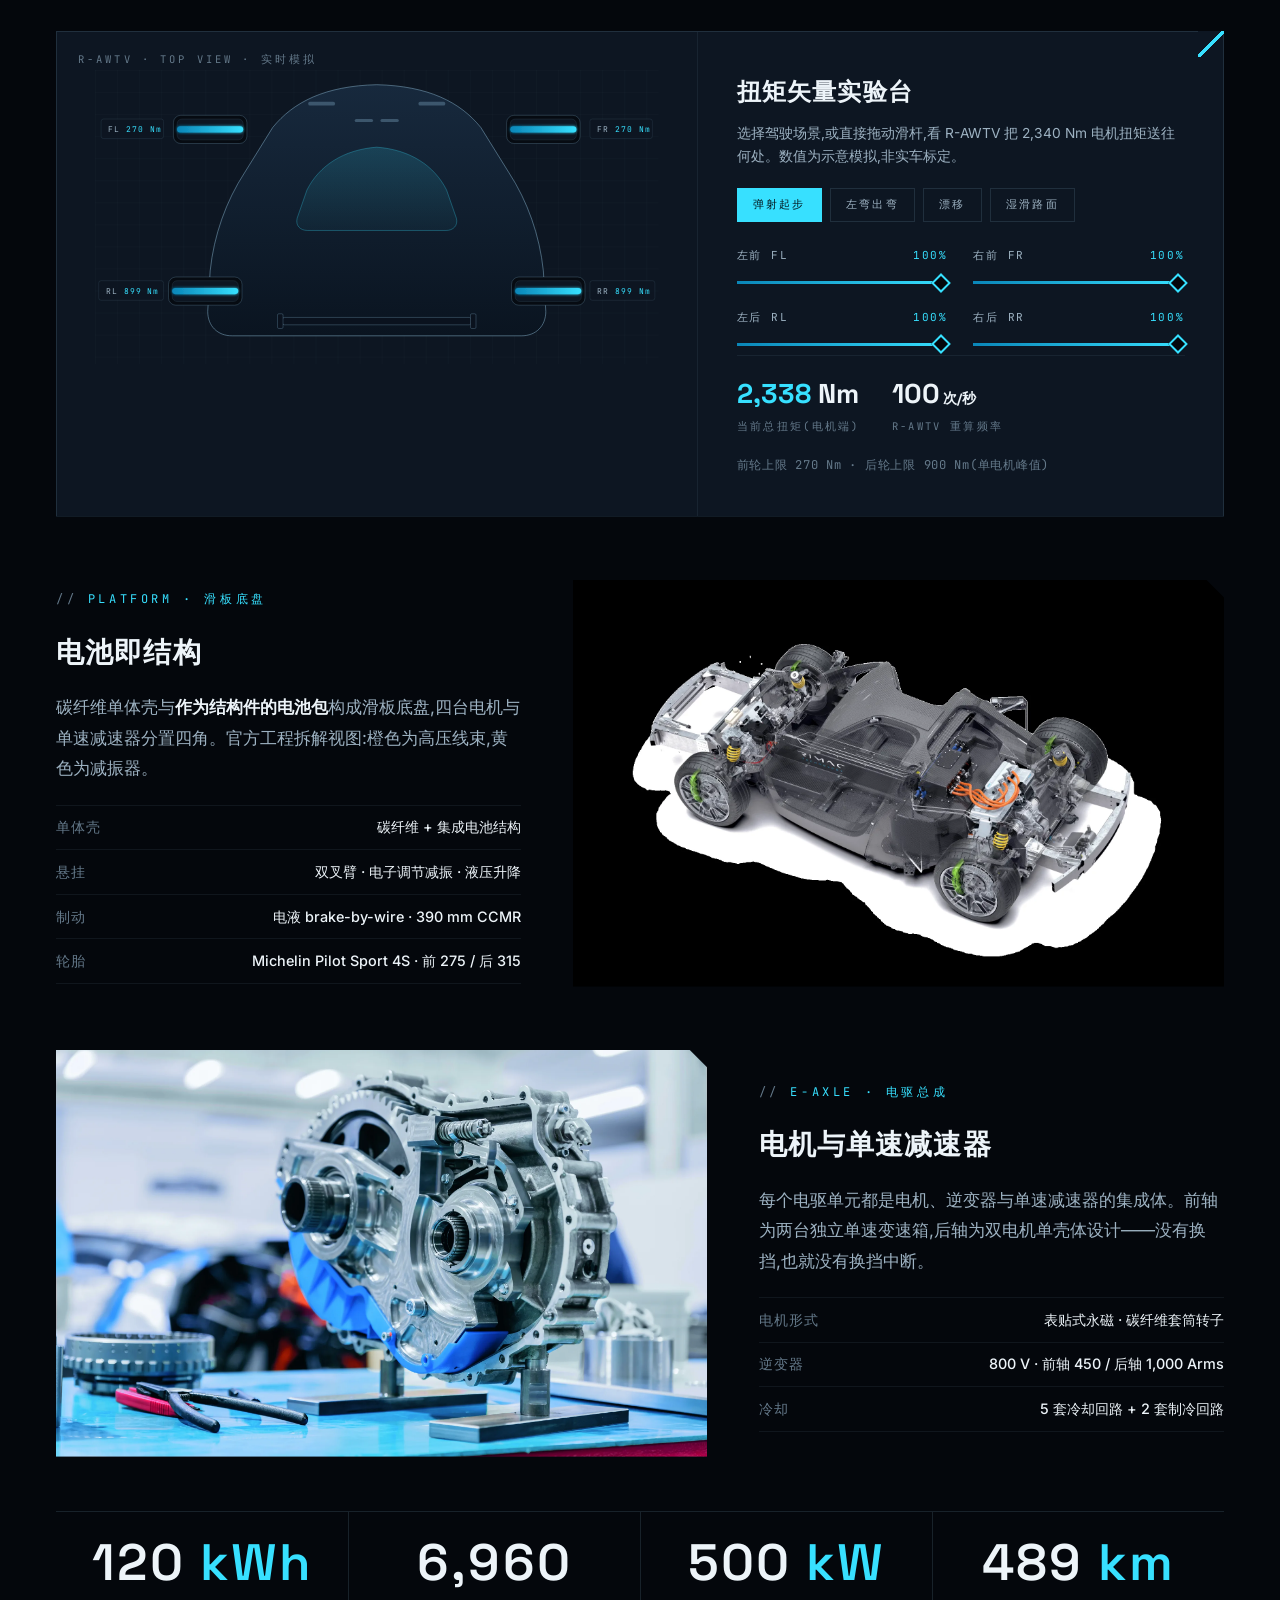
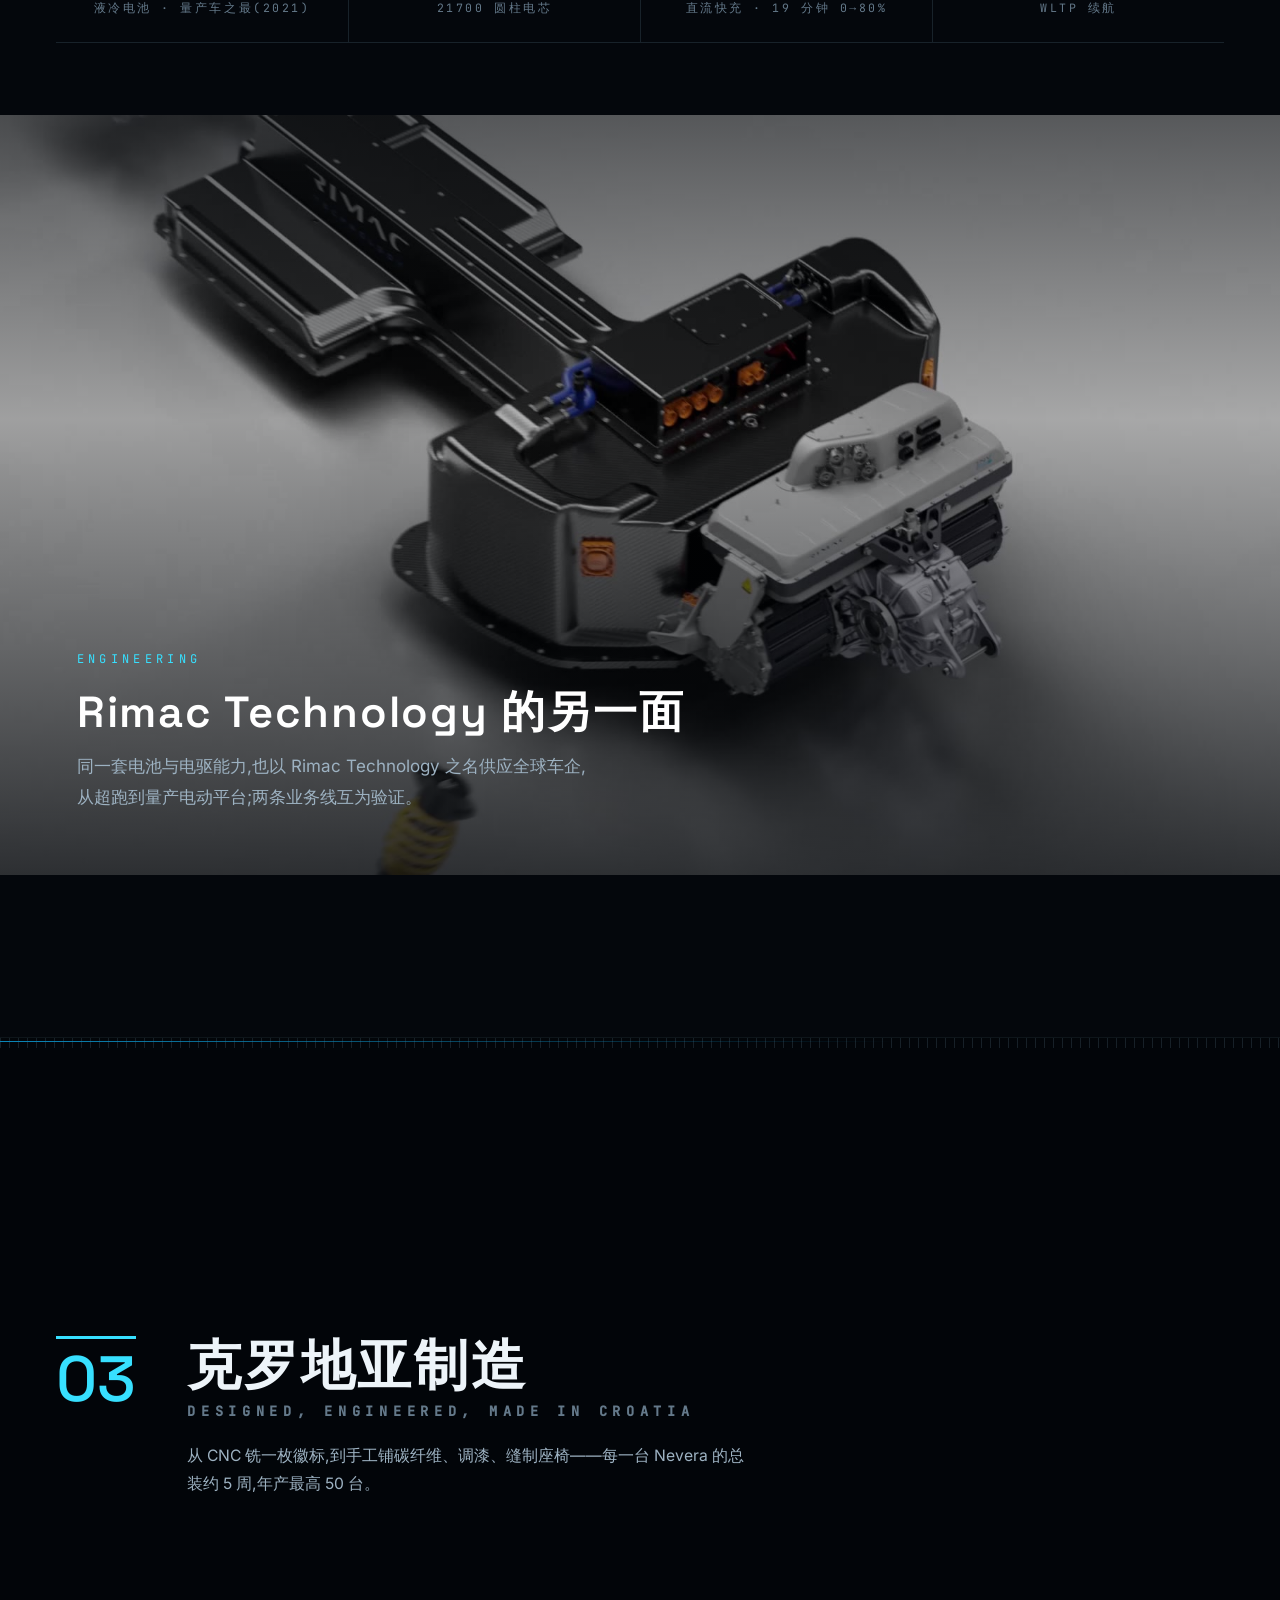
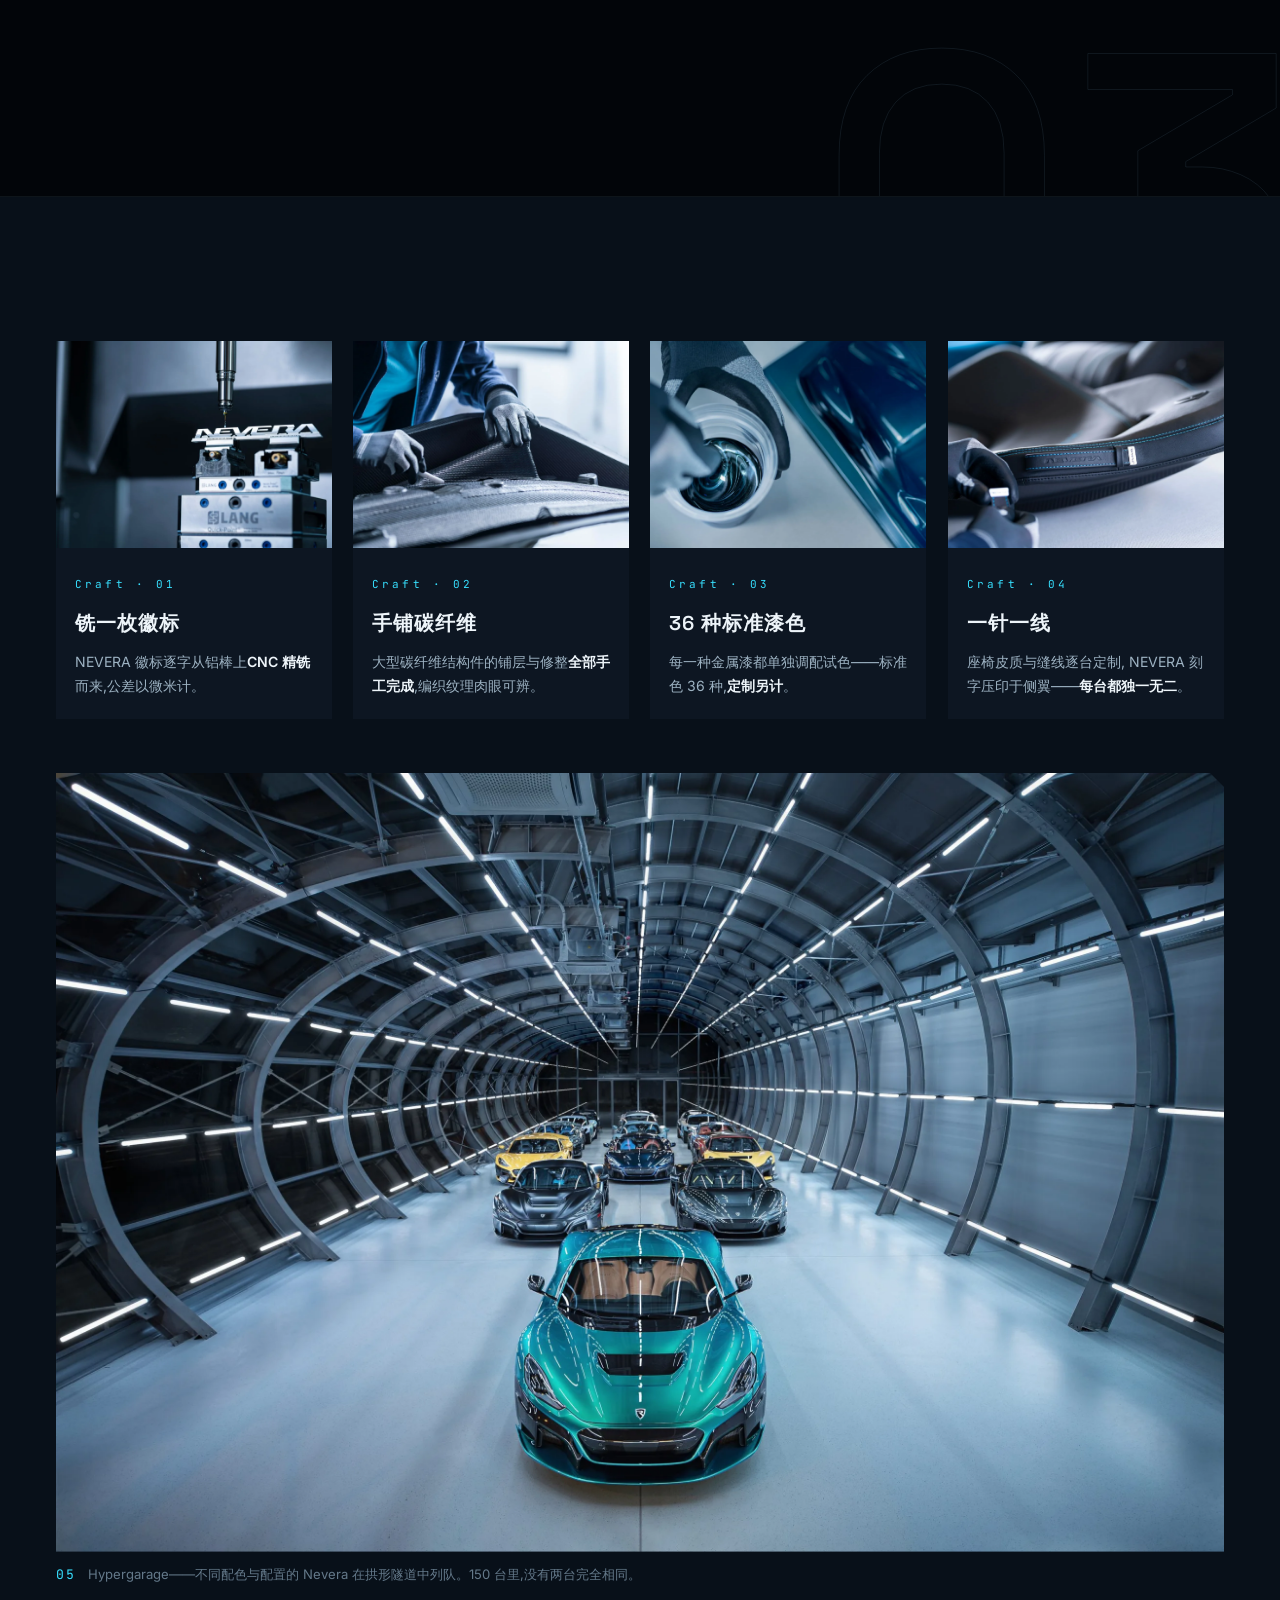
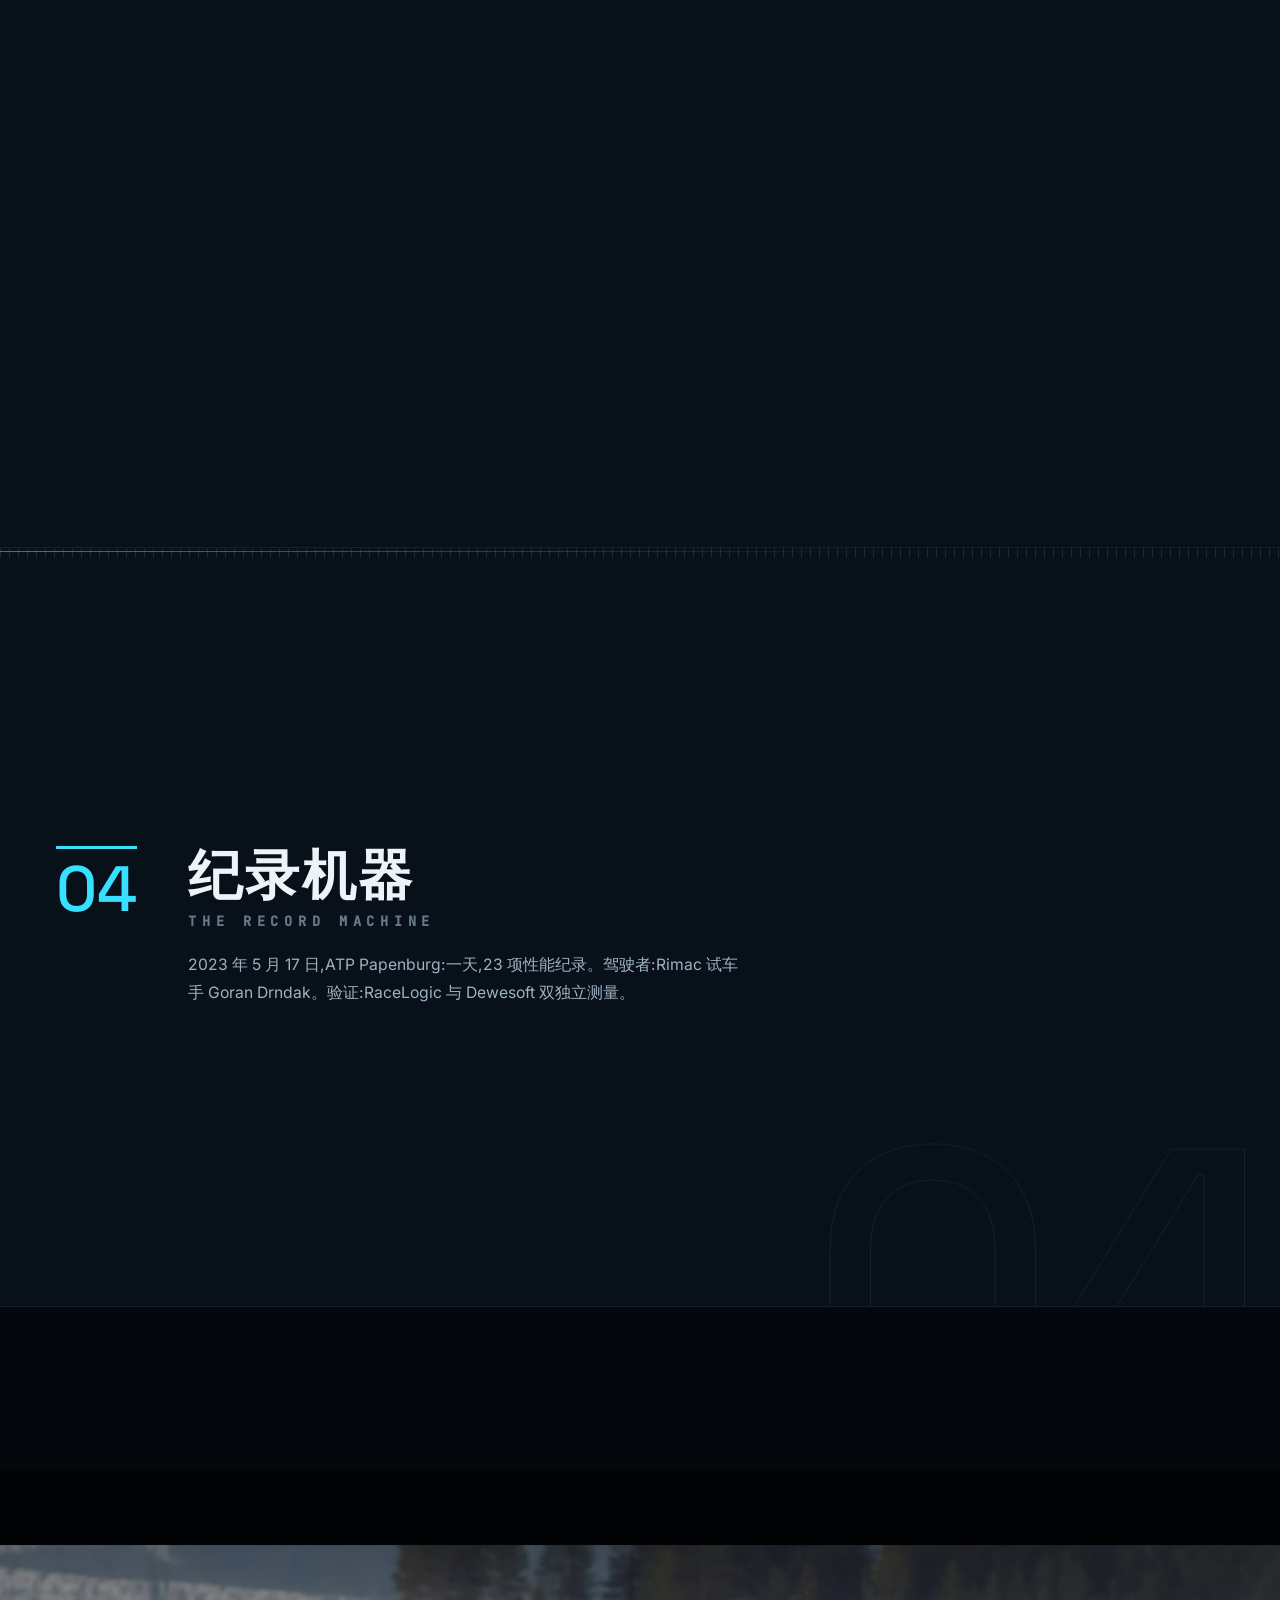
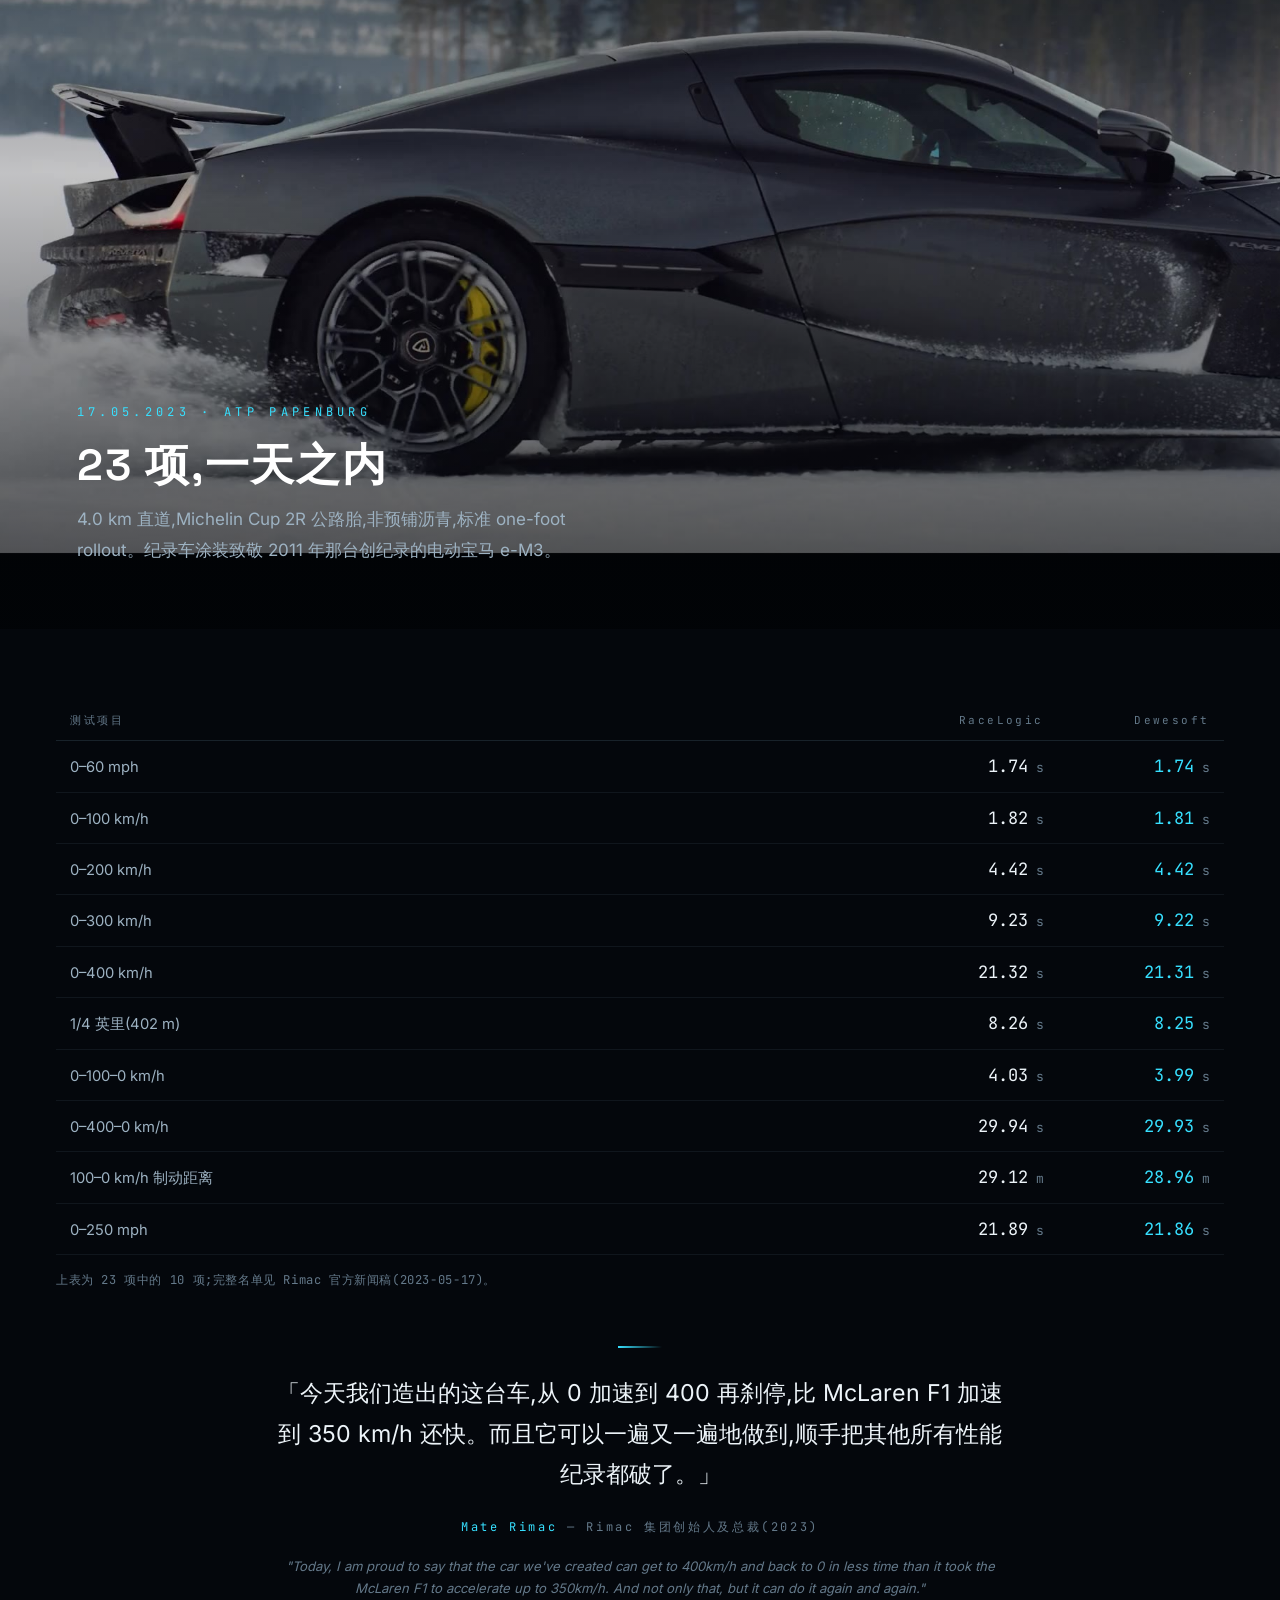
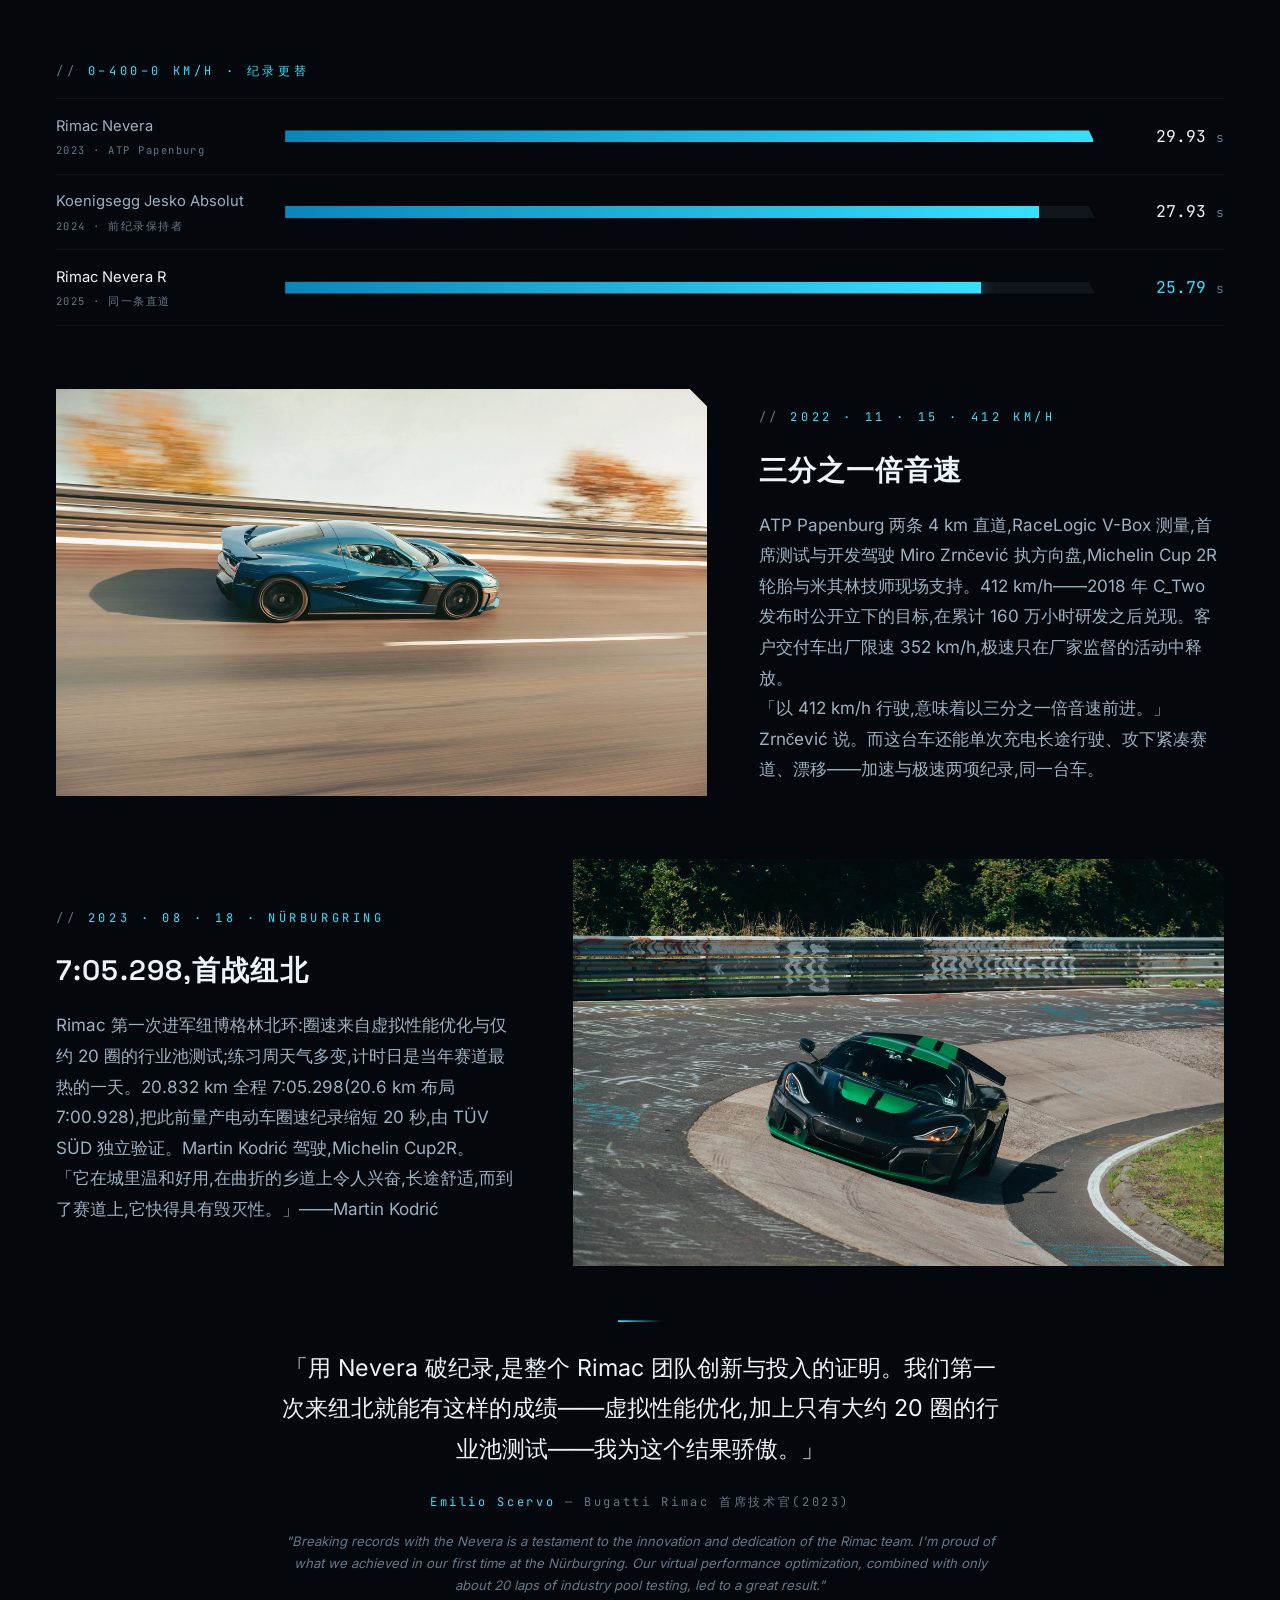
==== commit 47402976: "hero 下方新增 HYPERCAR.SITE 门户跳转条(中英双语) - index.html / en.html: hero 结束后、第一章前插入 portal-bar 胶囊跳转条   (H 徽标" ====
--- a/index.html
+++ b/index.html
@@ -73,6 +73,18 @@
   </div>
   <a class="hero__scroll" href="#origin" aria-label="向下滚动">SCROLL</a>
 </section>
+
+<!-- ============ HYPERCAR 门户跳转 ============ -->
+<a class="portal-bar" href="https://www.hypercar.site" target="_blank" rel="noopener" aria-label="HYPERCAR.SITE 门户">
+  <span class="portal-bar__rule" aria-hidden="true"></span>
+  <span class="portal-bar__badge" aria-hidden="true">H</span>
+  <span class="portal-bar__name">HYPERCAR.SITE</span>
+  <span class="portal-bar__sep" aria-hidden="true"></span>
+  <span class="portal-bar__text">超跑传奇集合 · 前往门户</span>
+  <i class="portal-bar__arrow" aria-hidden="true">→</i>
+  <span class="portal-bar__rule portal-bar__rule--r" aria-hidden="true"></span>
+</a>
+
 
 <!-- ============ 序 · 车库起源 ============ -->
 <section class="chapter" id="origin">
--- a/css/style.css
+++ b/css/style.css
@@ -1289,3 +1289,67 @@
   .chapter-break__inner, .vsection__content, .hero__stats span, .rec-table .rec-table__row { opacity: 1 !important; transform: none !important; transition: none !important; }
   .chapter-break__bg { display: none; }
 }
+/* ---------- HYPERCAR 门户跳转 ---------- */
+.portal-bar {
+  display: flex;
+  align-items: center;
+  gap: 16px;
+  width: fit-content;
+  max-width: calc(100% - 48px);
+  margin: 52px auto 20px;
+  padding: 15px 40px;
+  border: 1.5px solid var(--accent, var(--blue-lux, var(--red, var(--gold))));
+  border-radius: 999px;
+  background: rgba(255, 255, 255, 0.045);
+  color: var(--ink-dim, var(--dim));
+  font-family: var(--font-mono, var(--mono));
+  font-size: 11.5px;
+  letter-spacing: 0.2em;
+  text-decoration: none;
+  transition: border-color .35s, color .35s, background .35s, transform .35s;
+}
+.portal-bar:hover { transform: translateY(-2px); background: rgba(255, 255, 255, 0.09); }
+.portal-bar__rule {
+  width: 36px;
+  height: 1px;
+  flex: none;
+  background: linear-gradient(90deg, transparent, var(--accent, var(--blue-lux, var(--red, var(--gold)))));
+}
+.portal-bar__rule--r { background: linear-gradient(90deg, var(--accent, var(--blue-lux, var(--red, var(--gold)))), transparent); }
+.portal-bar__badge {
+  width: 24px;
+  height: 24px;
+  border-radius: 7px;
+  flex: none;
+  display: grid;
+  place-items: center;
+  background: var(--accent, var(--blue-lux, var(--red, var(--gold))));
+  color: #0b0b0e;
+  font-size: 13px;
+  font-weight: 700;
+  box-shadow: 0 0 14px var(--accent, var(--blue-lux, var(--red, var(--gold))));
+}
+.portal-bar__name {
+  color: var(--accent, var(--blue-lux, var(--red, var(--gold))));
+  font-weight: 700;
+  letter-spacing: 0.24em;
+  white-space: nowrap;
+}
+.portal-bar__sep {
+  width: 1px;
+  height: 16px;
+  flex: none;
+  background: var(--line);
+}
+.portal-bar__text {
+  color: var(--ink-dim, var(--dim));
+  letter-spacing: 0.12em;
+  white-space: nowrap;
+}
+.portal-bar__arrow { font-style: normal; transition: transform .35s; }
+.portal-bar:hover .portal-bar__arrow { transform: translateX(4px); }
+@media (max-width: 720px) {
+  .portal-bar { flex-wrap: wrap; justify-content: center; text-align: center; margin: 30px 20px 14px; padding: 13px 26px; gap: 12px; }
+  .portal-bar__rule { display: none; }
+  .portal-bar__text { white-space: normal; }
+}
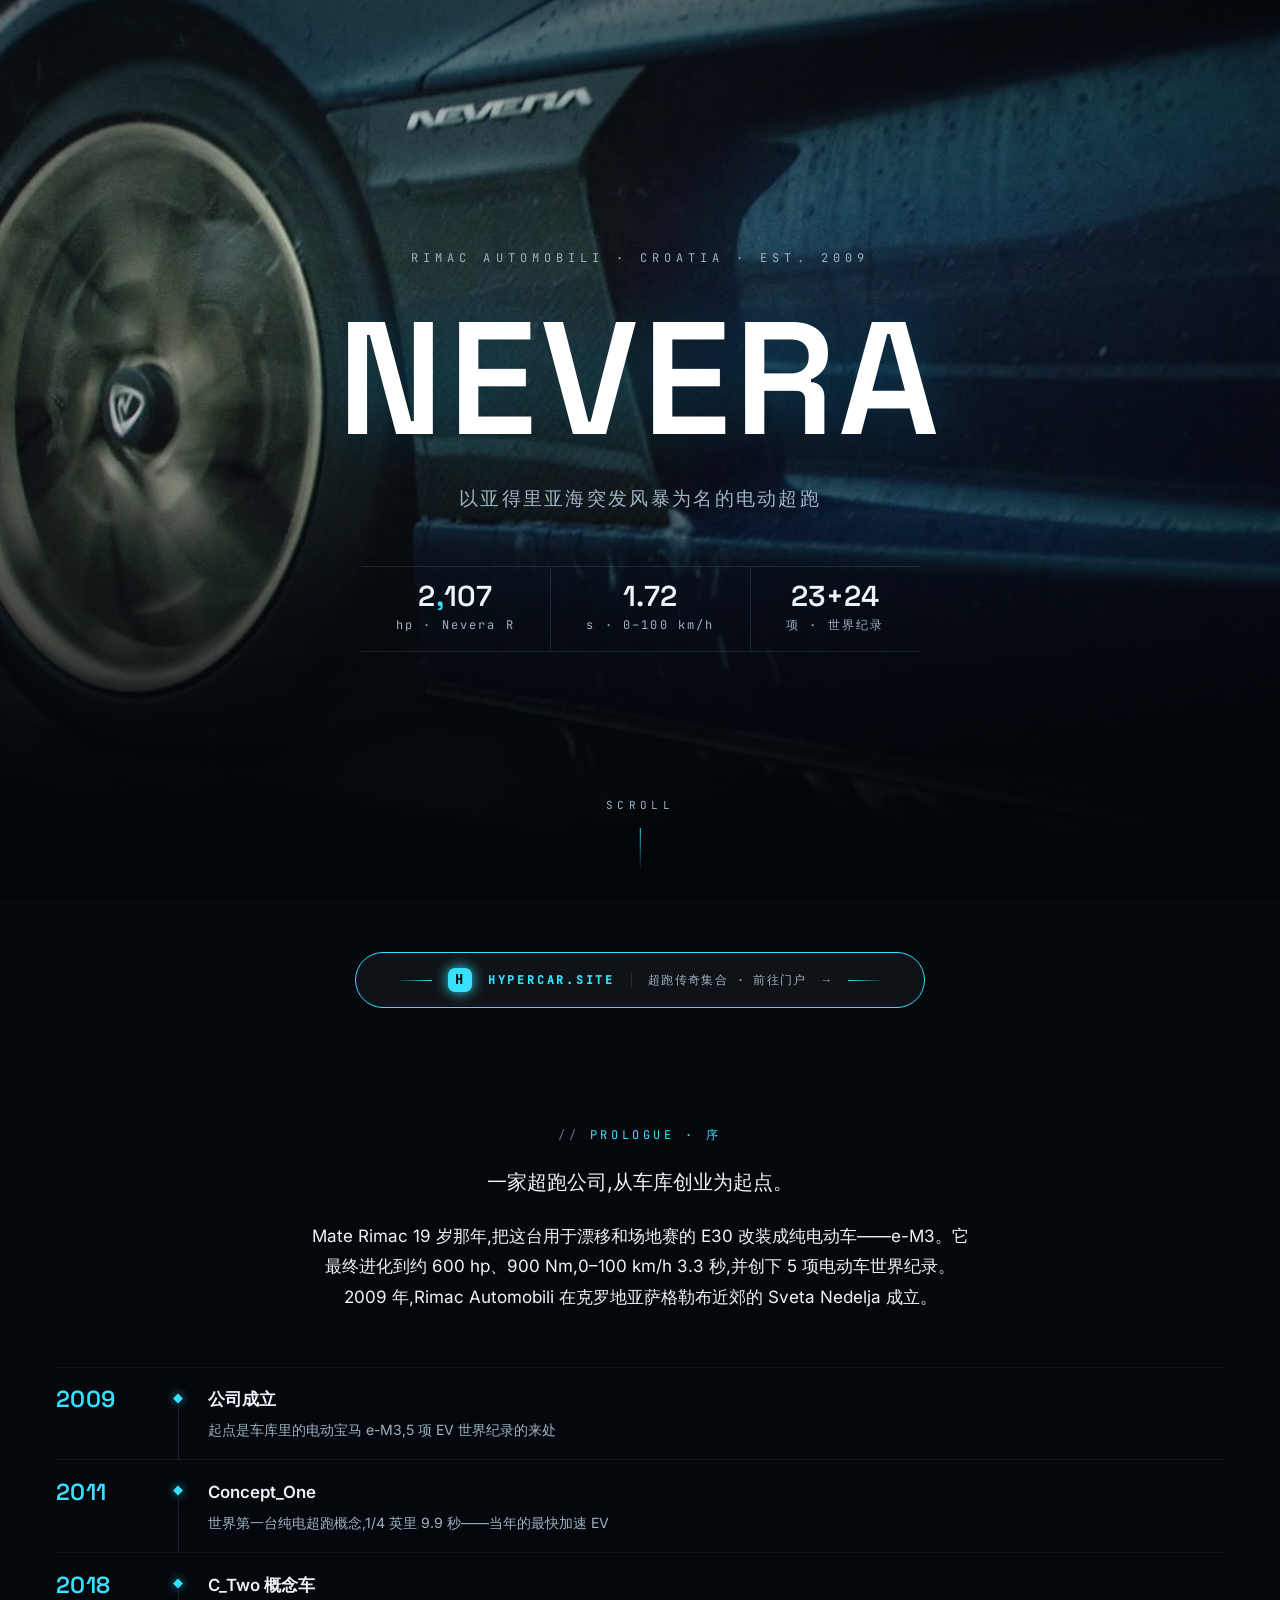
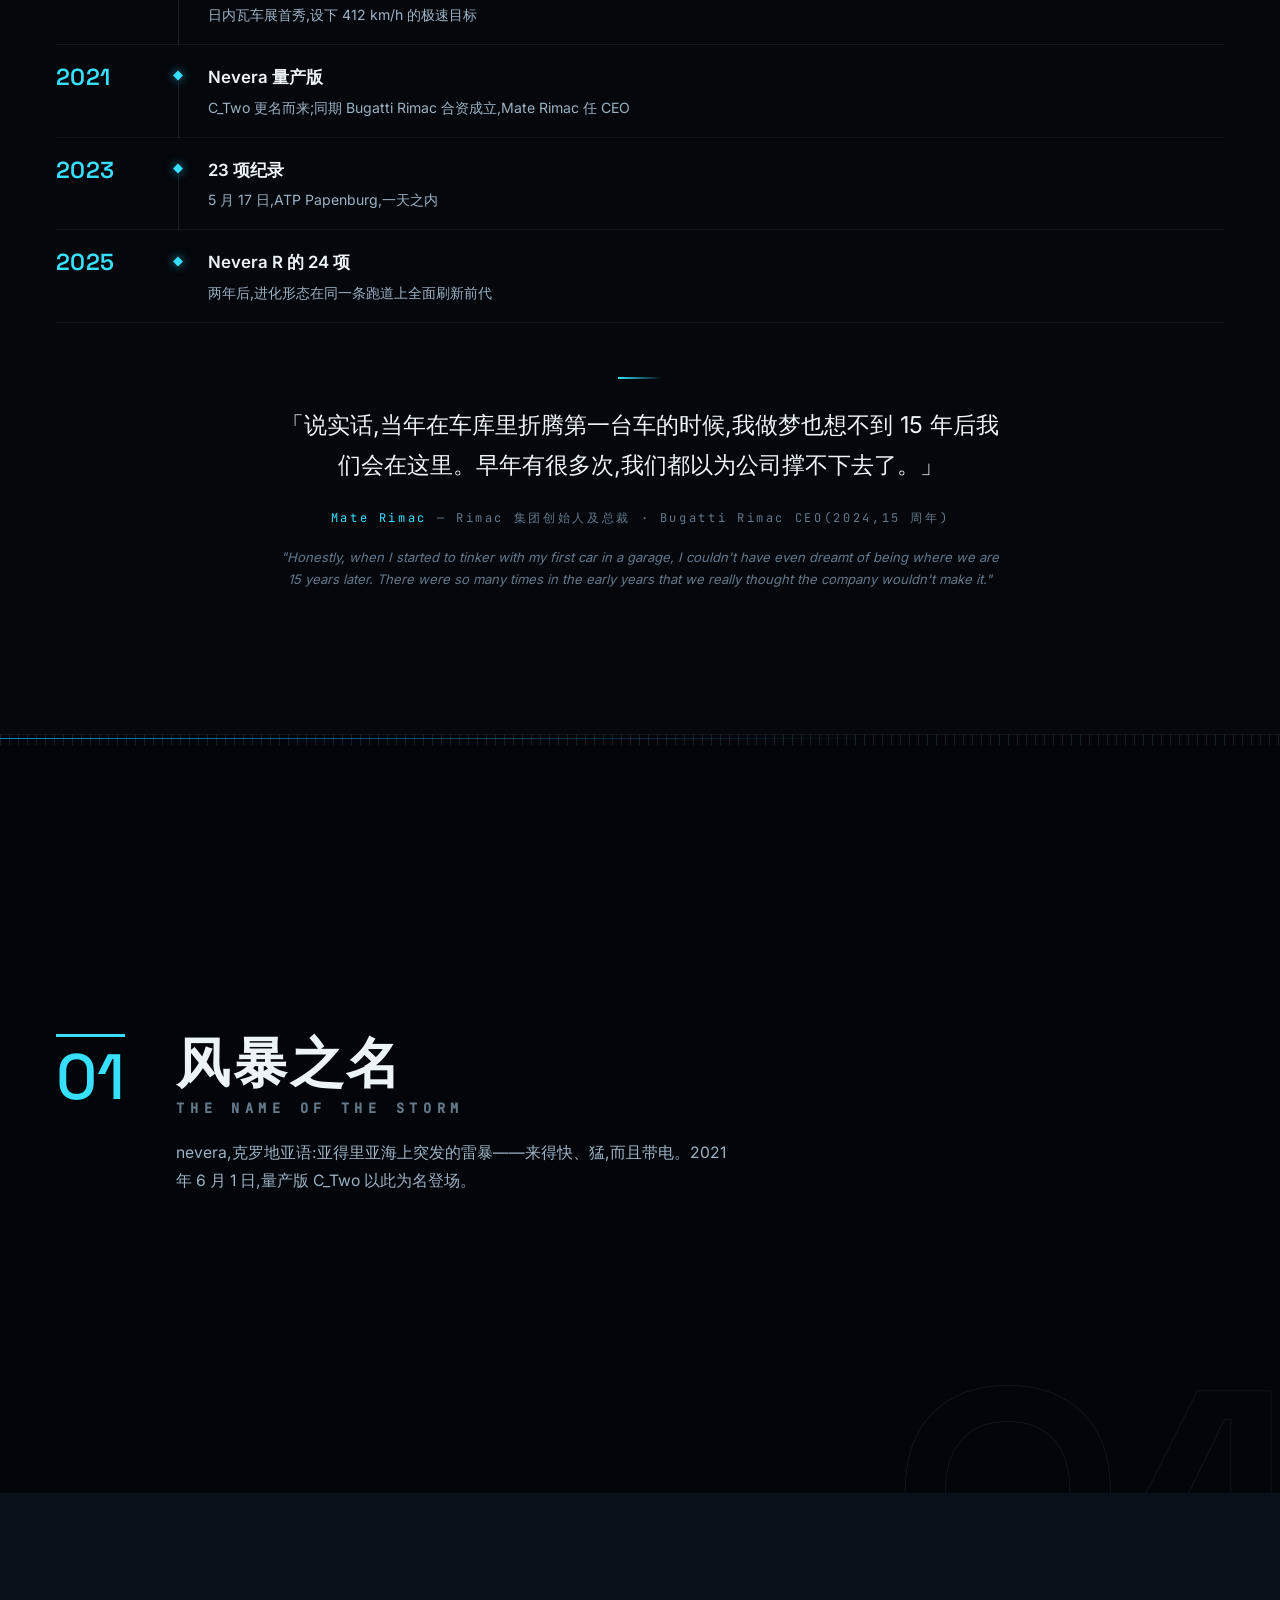
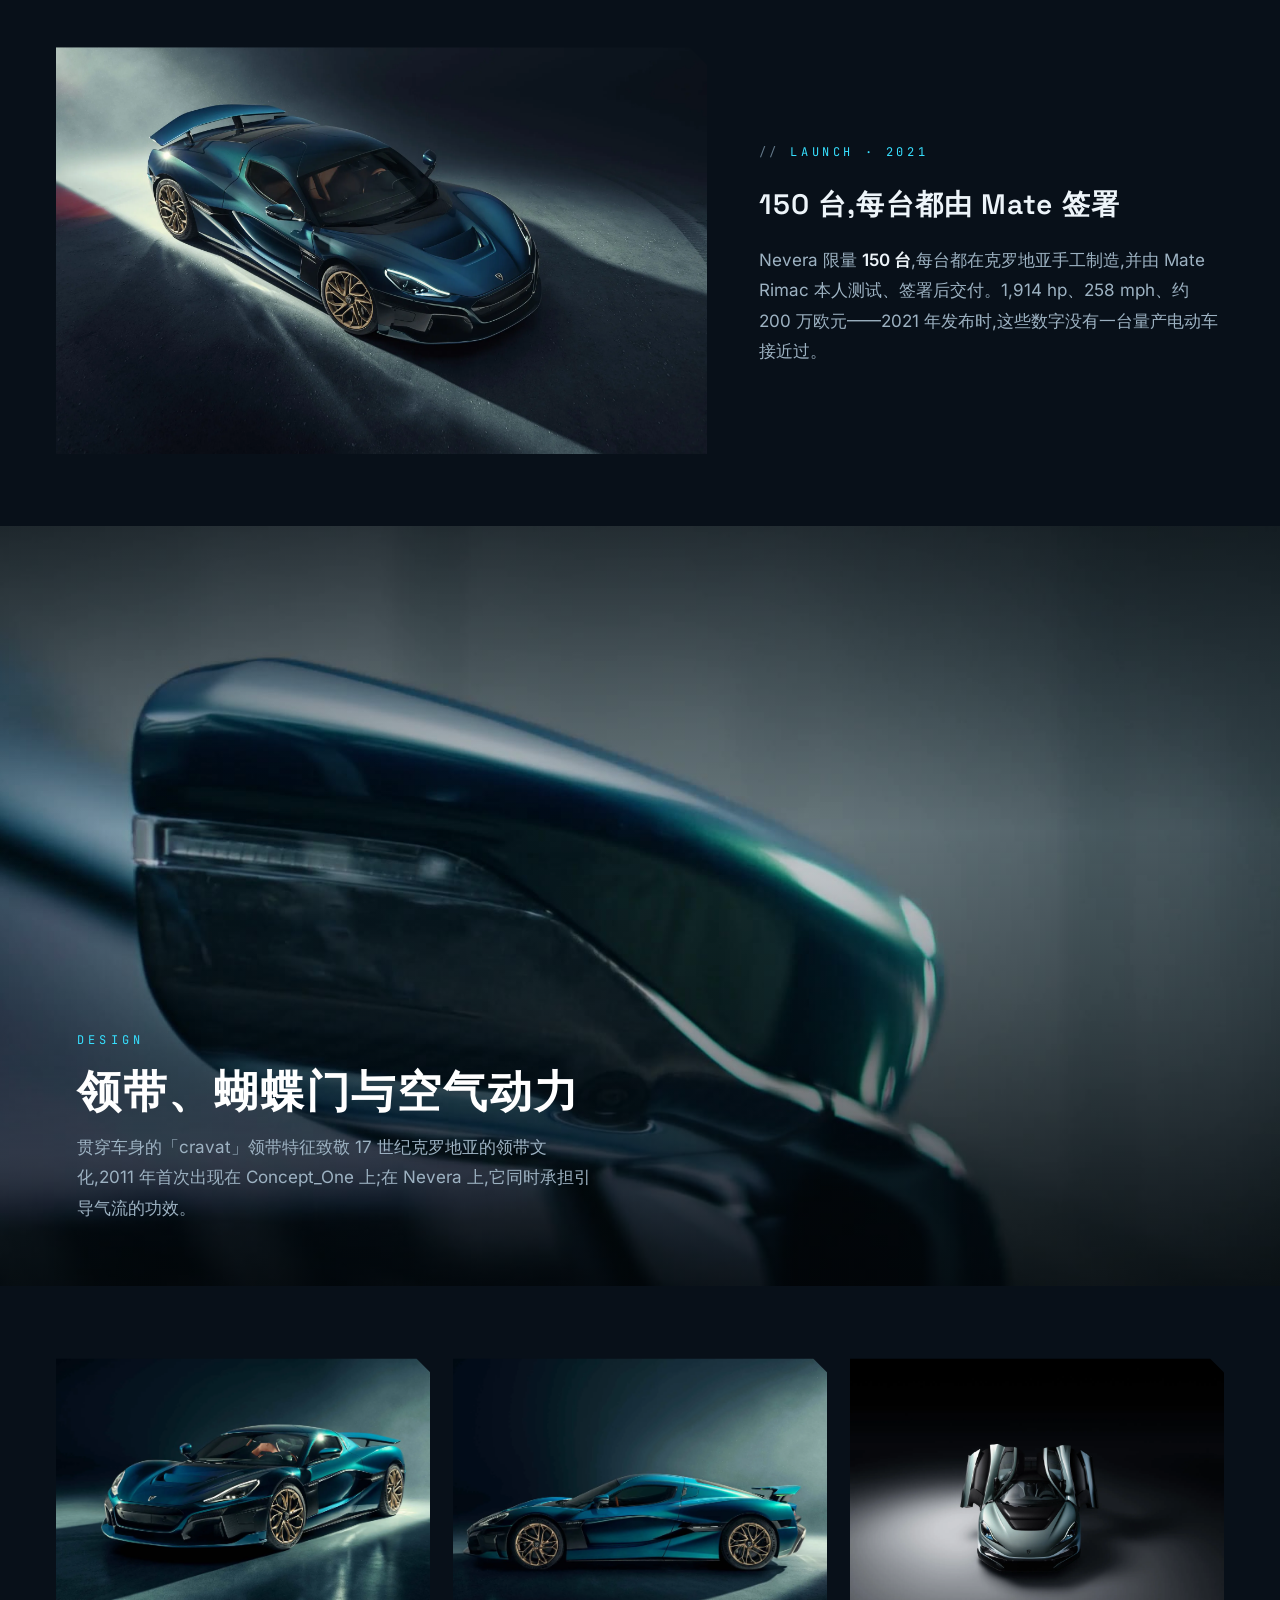
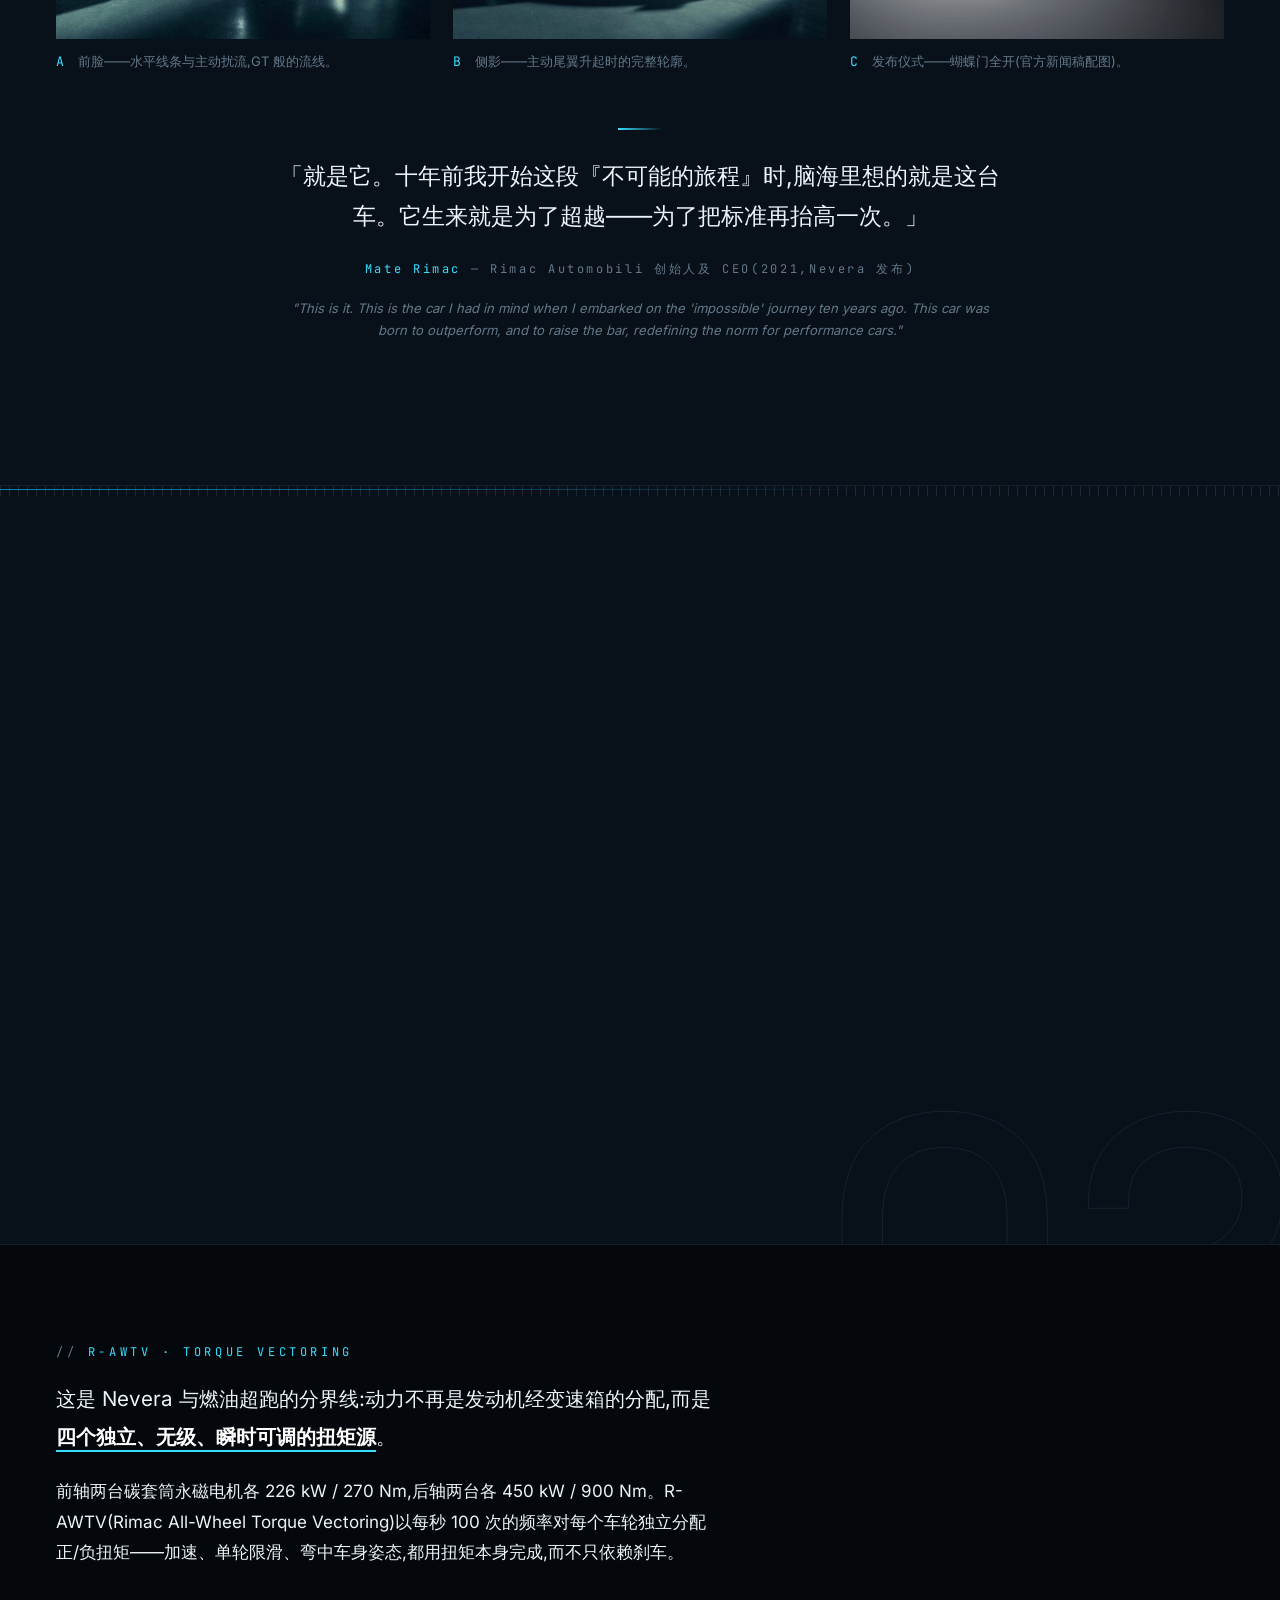
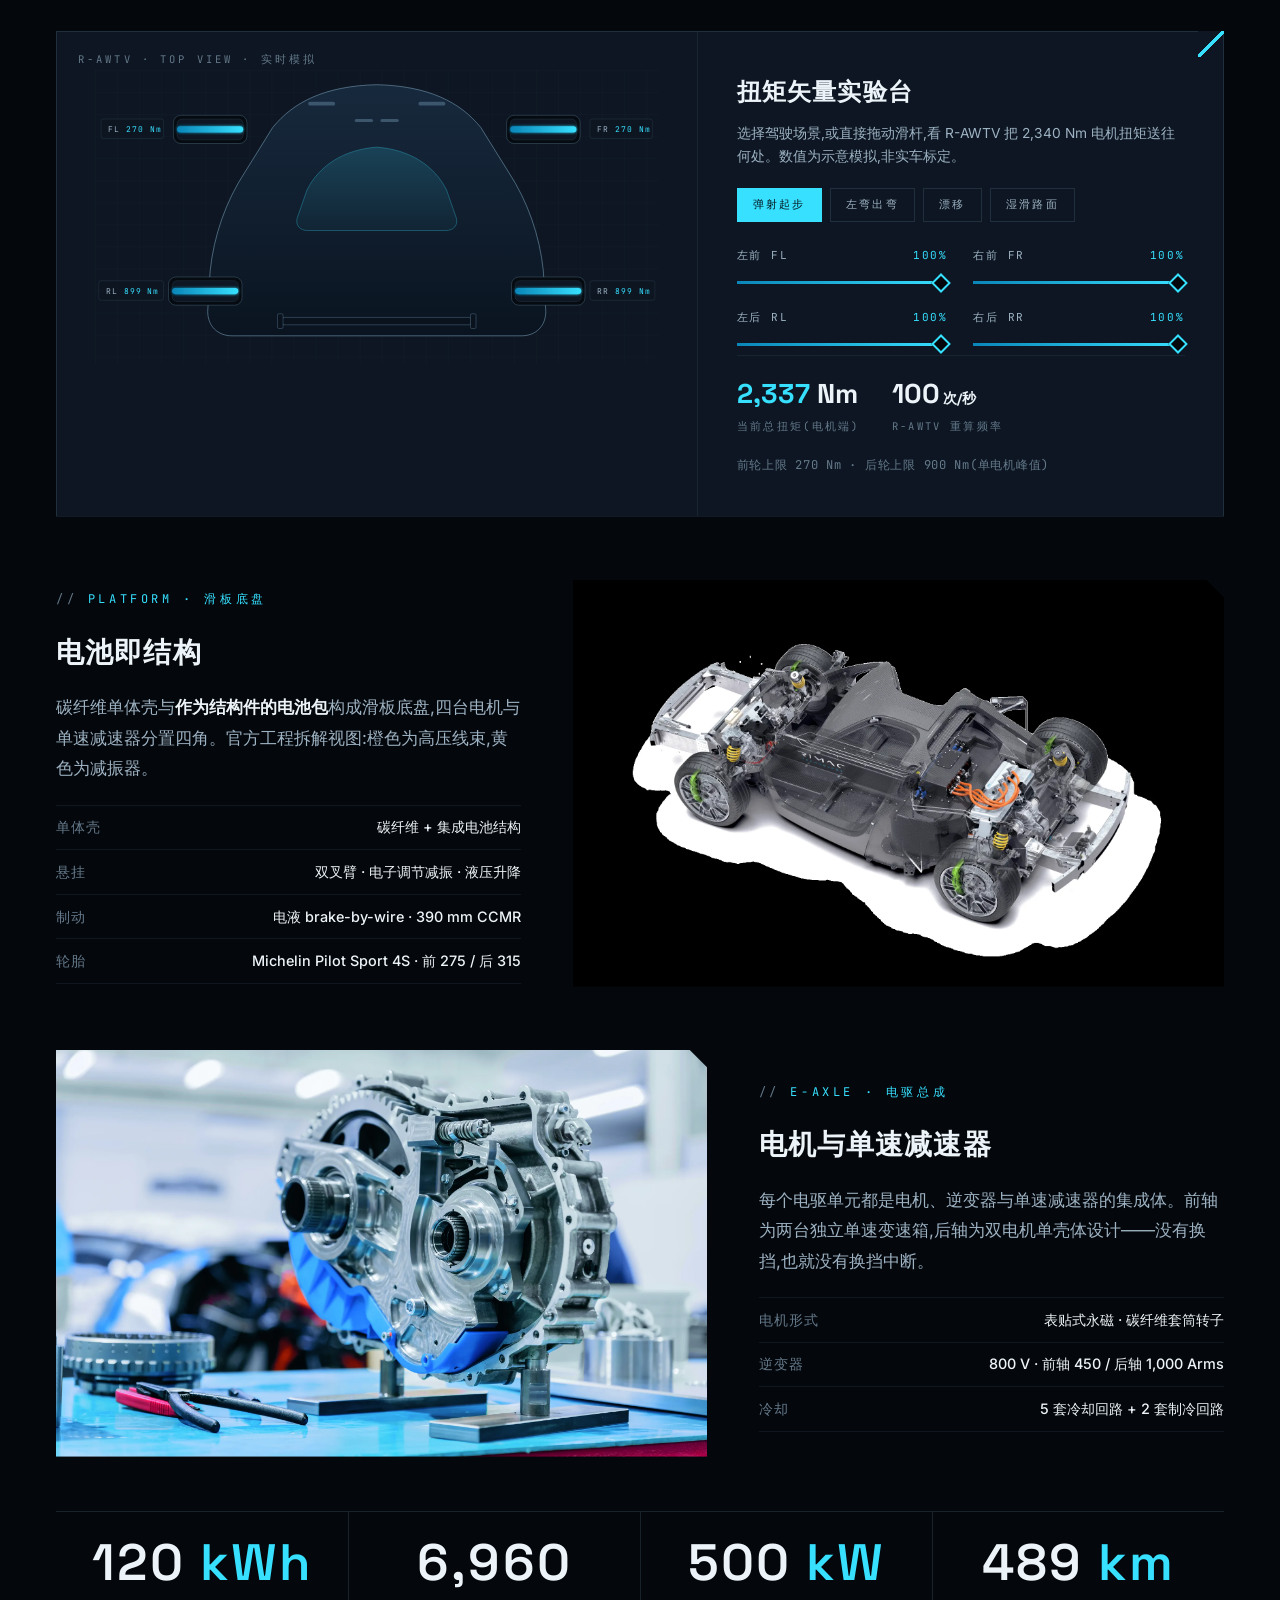
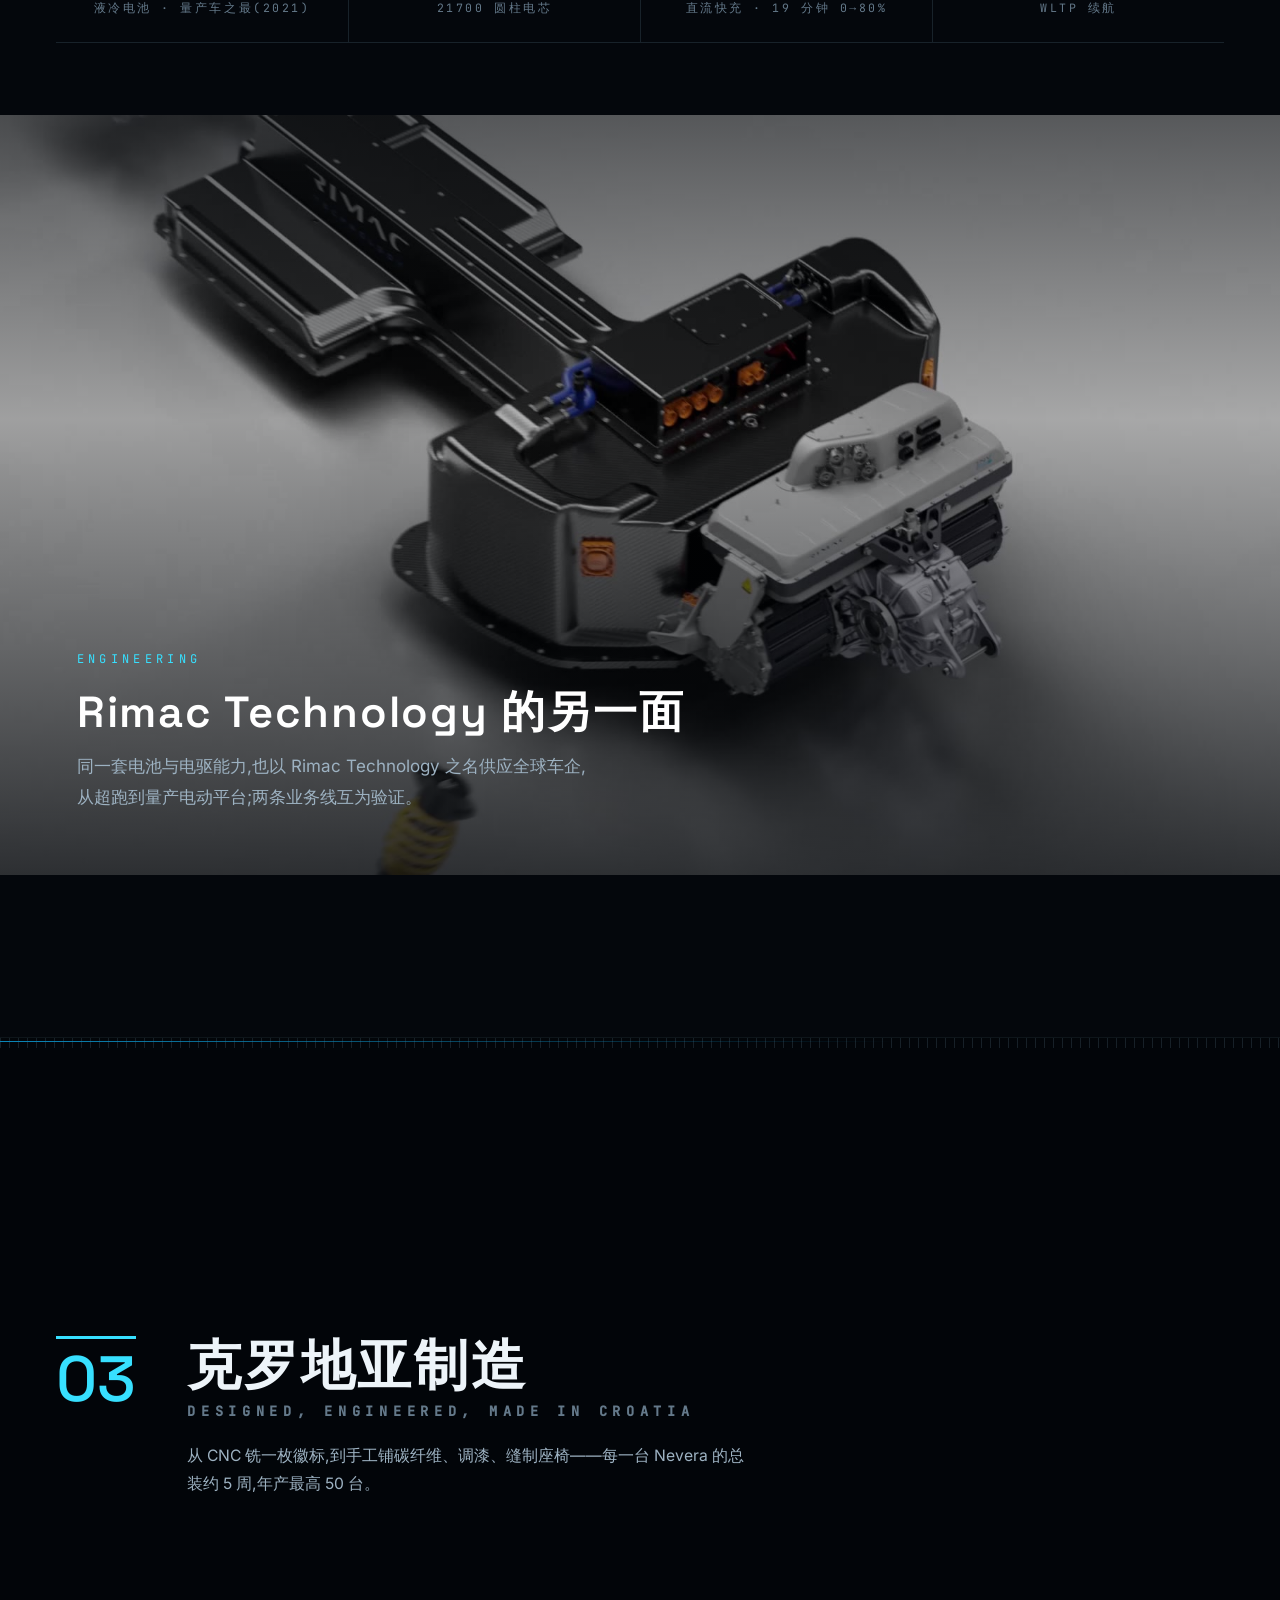
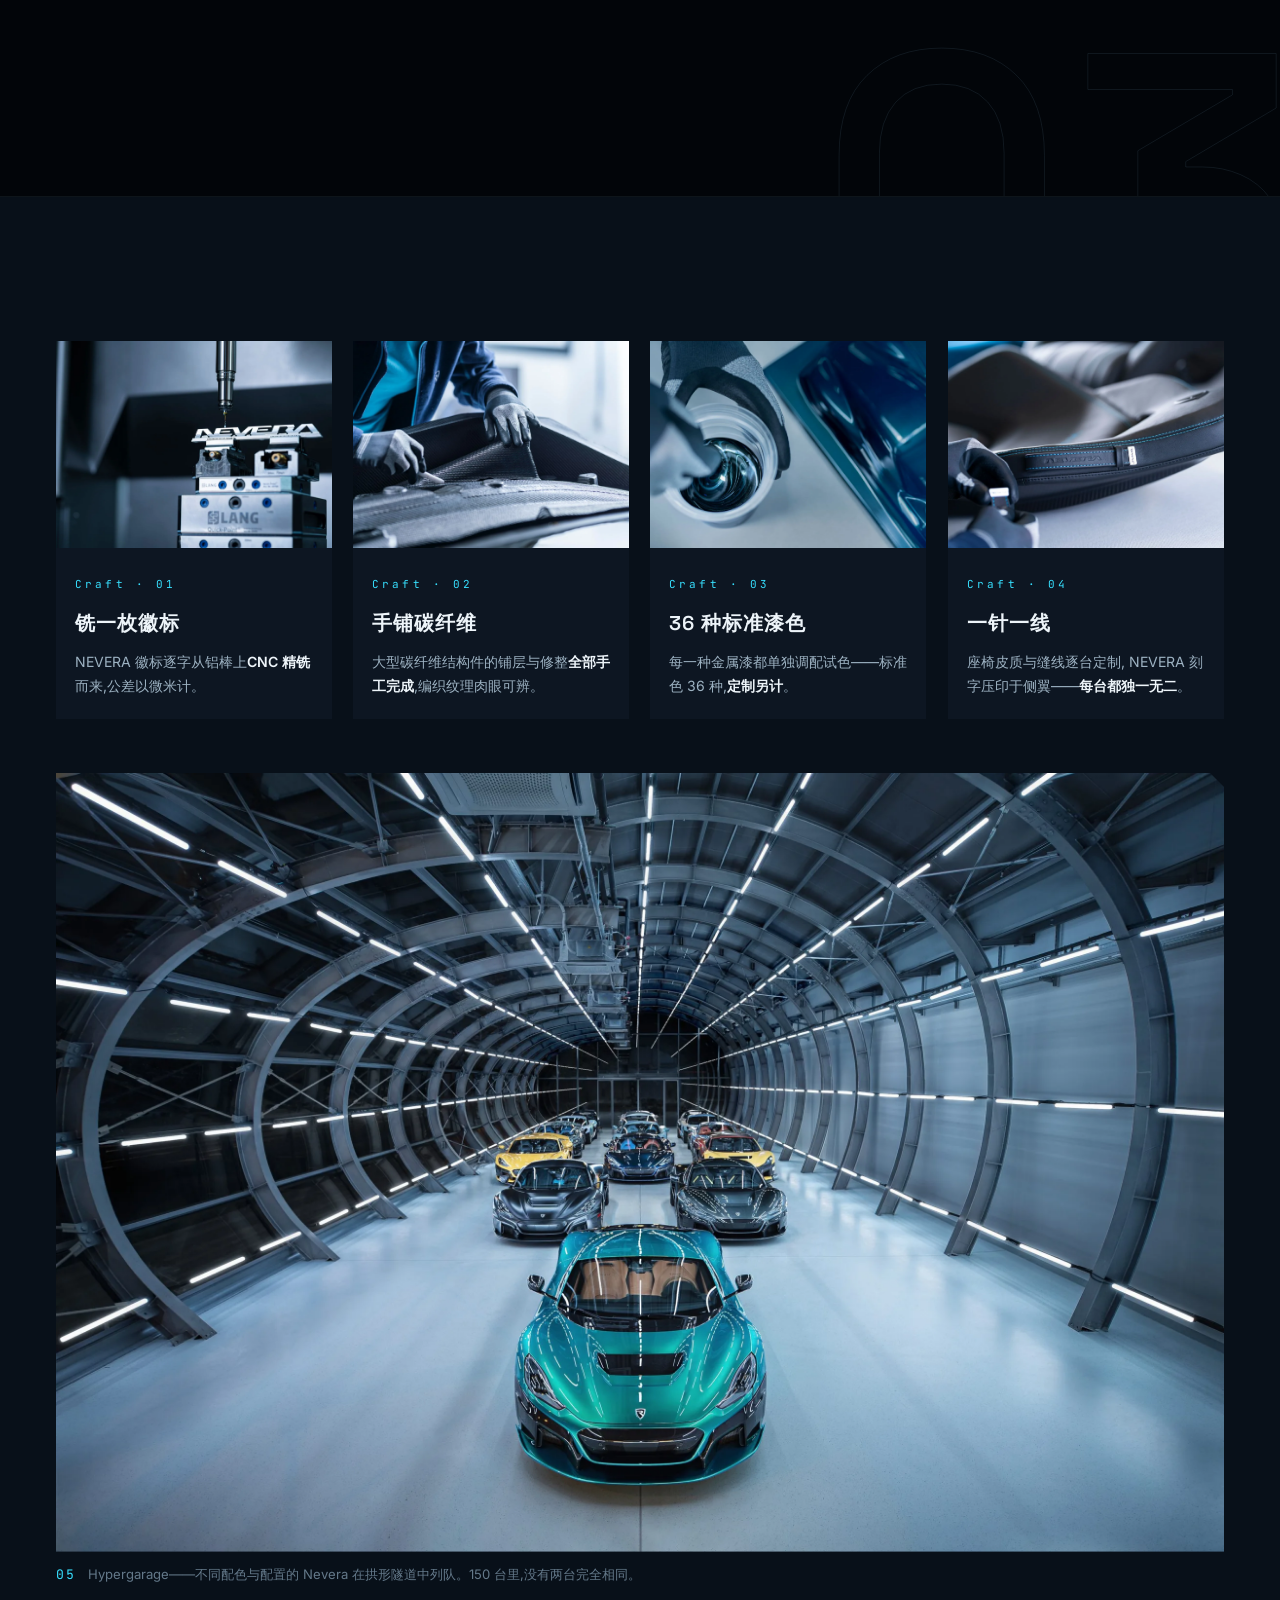
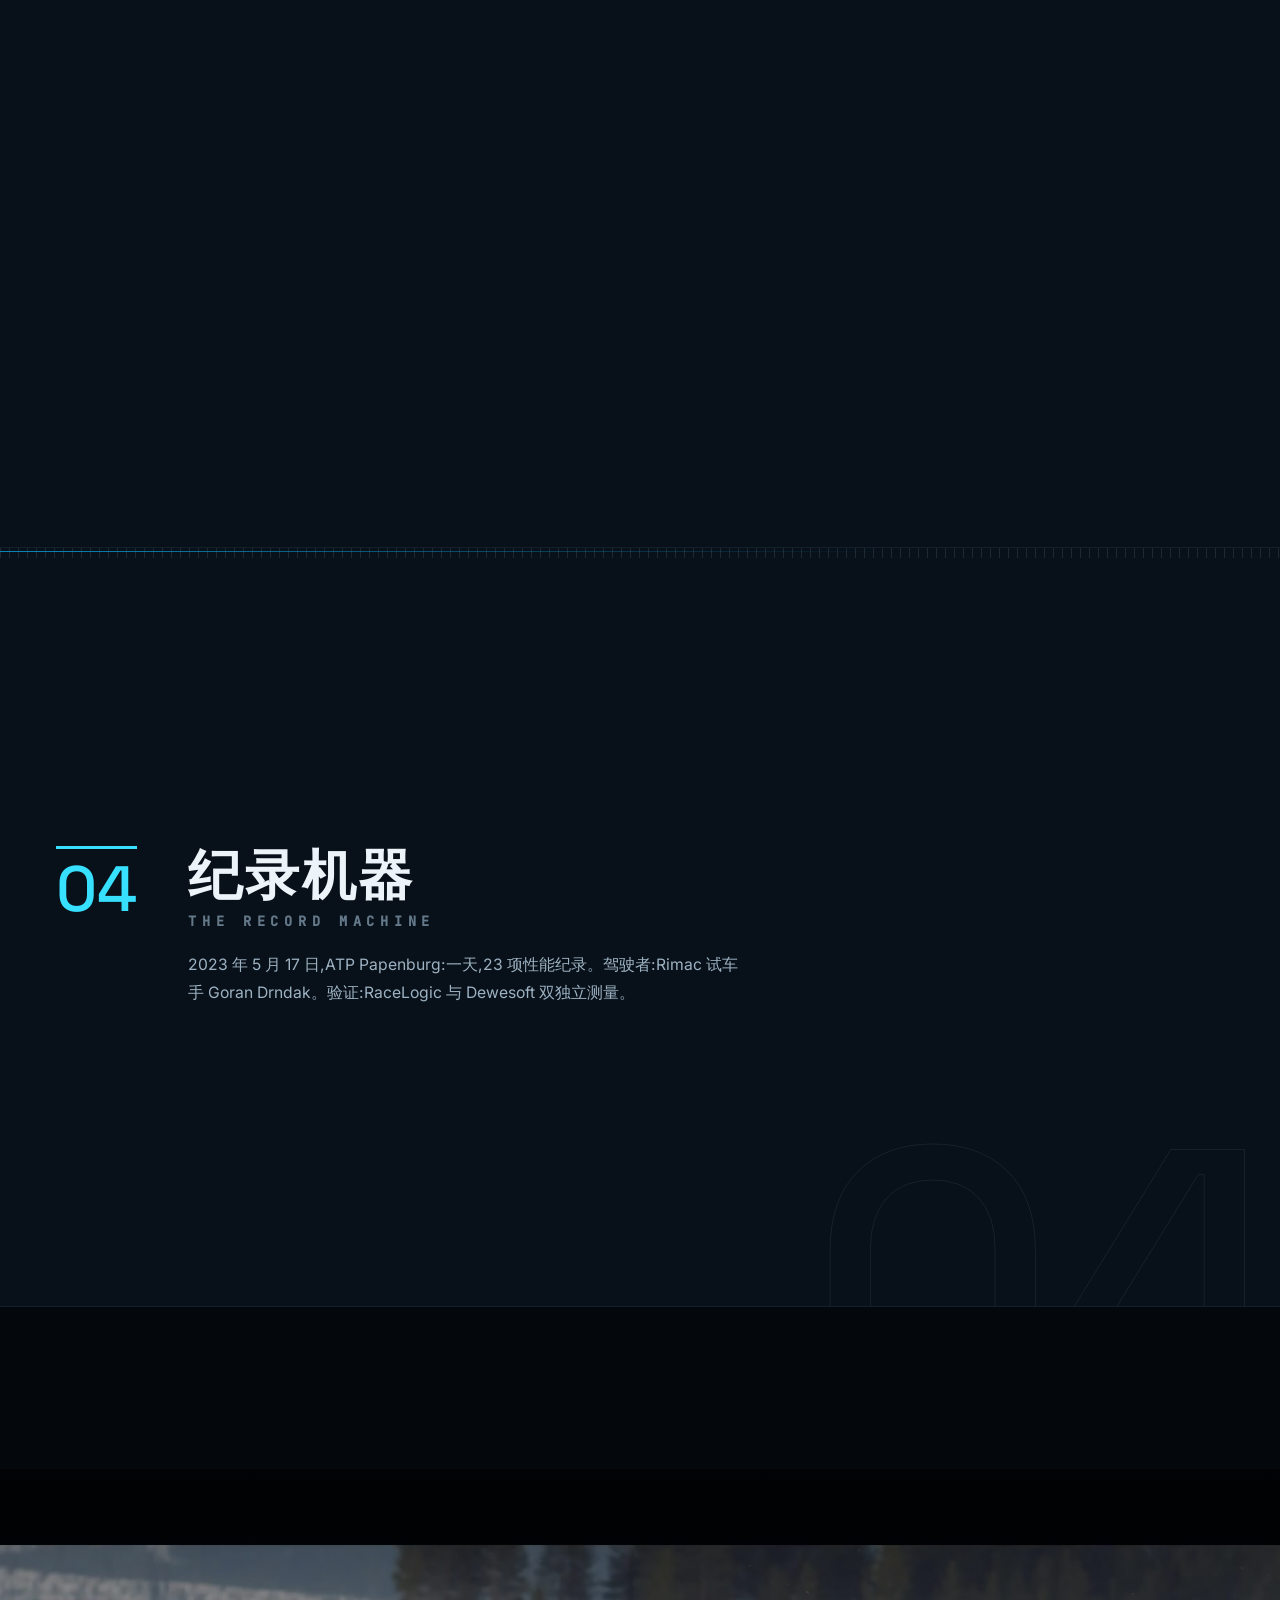
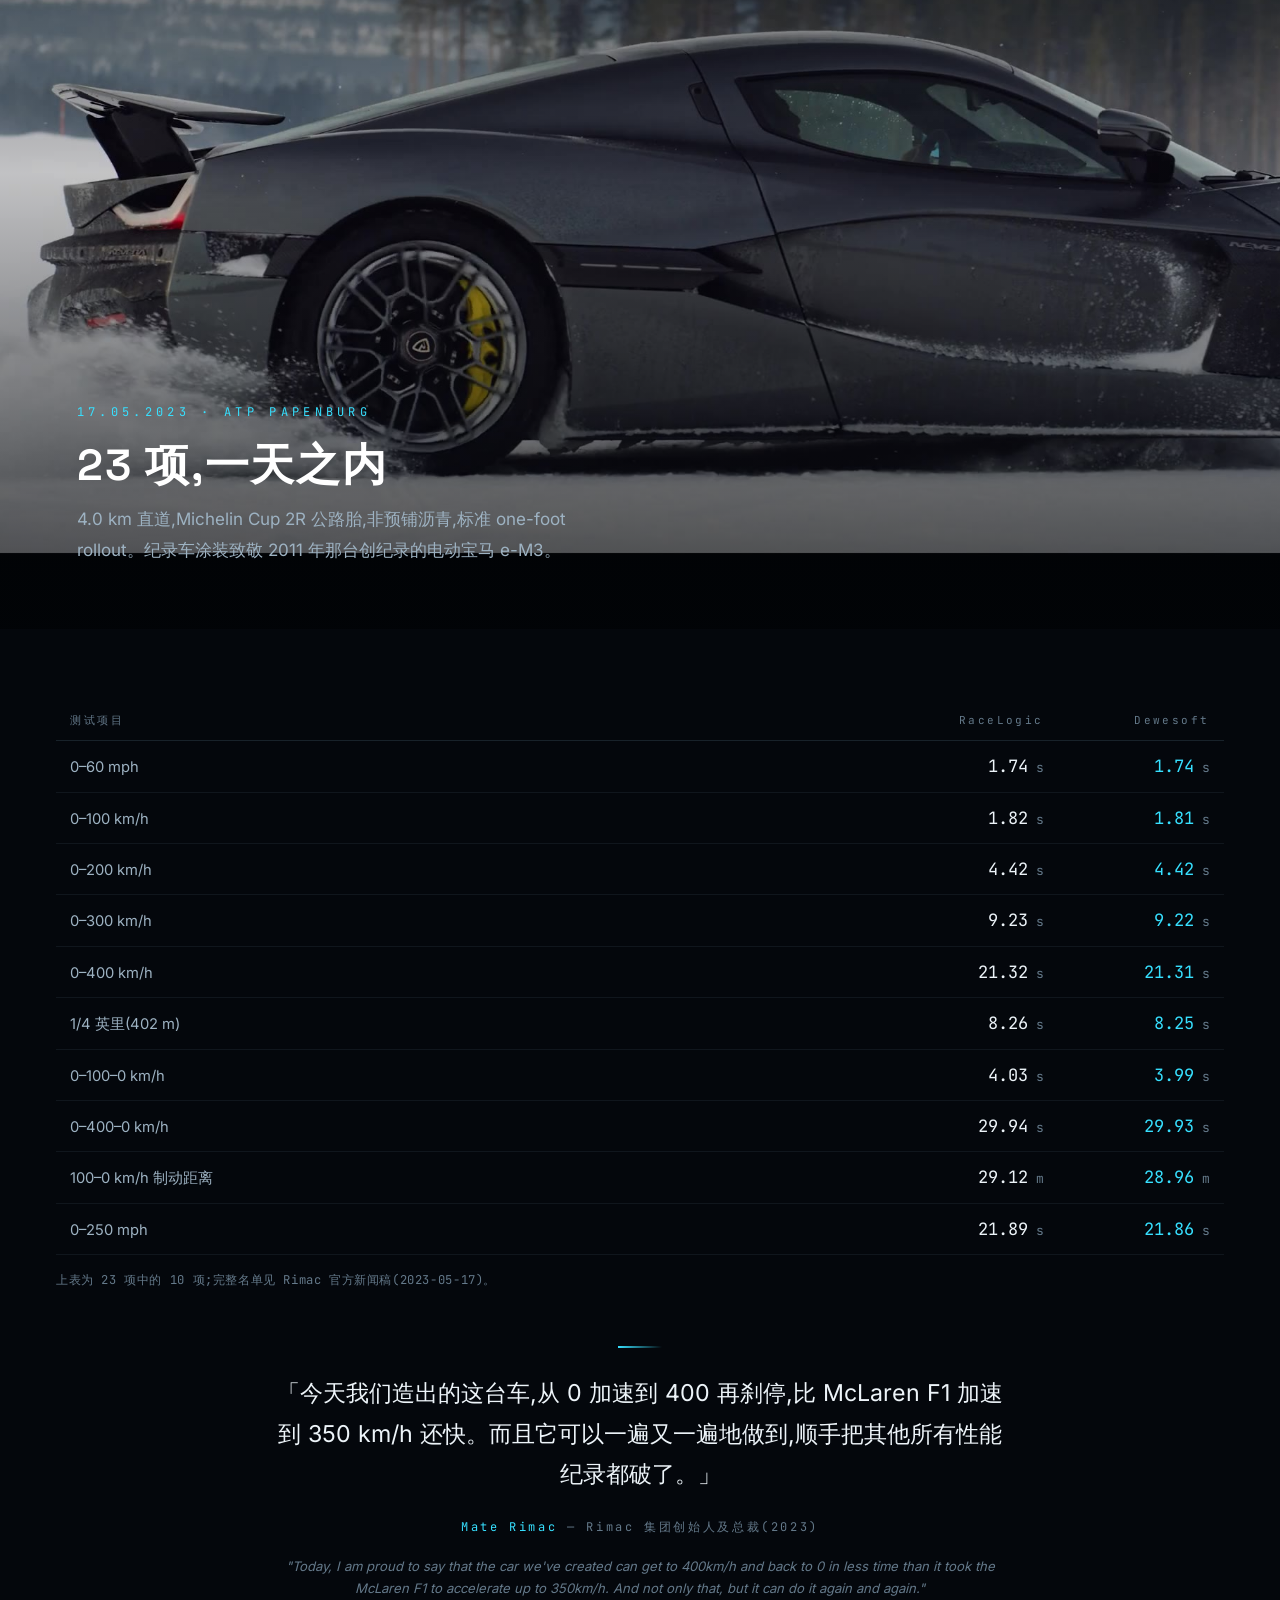
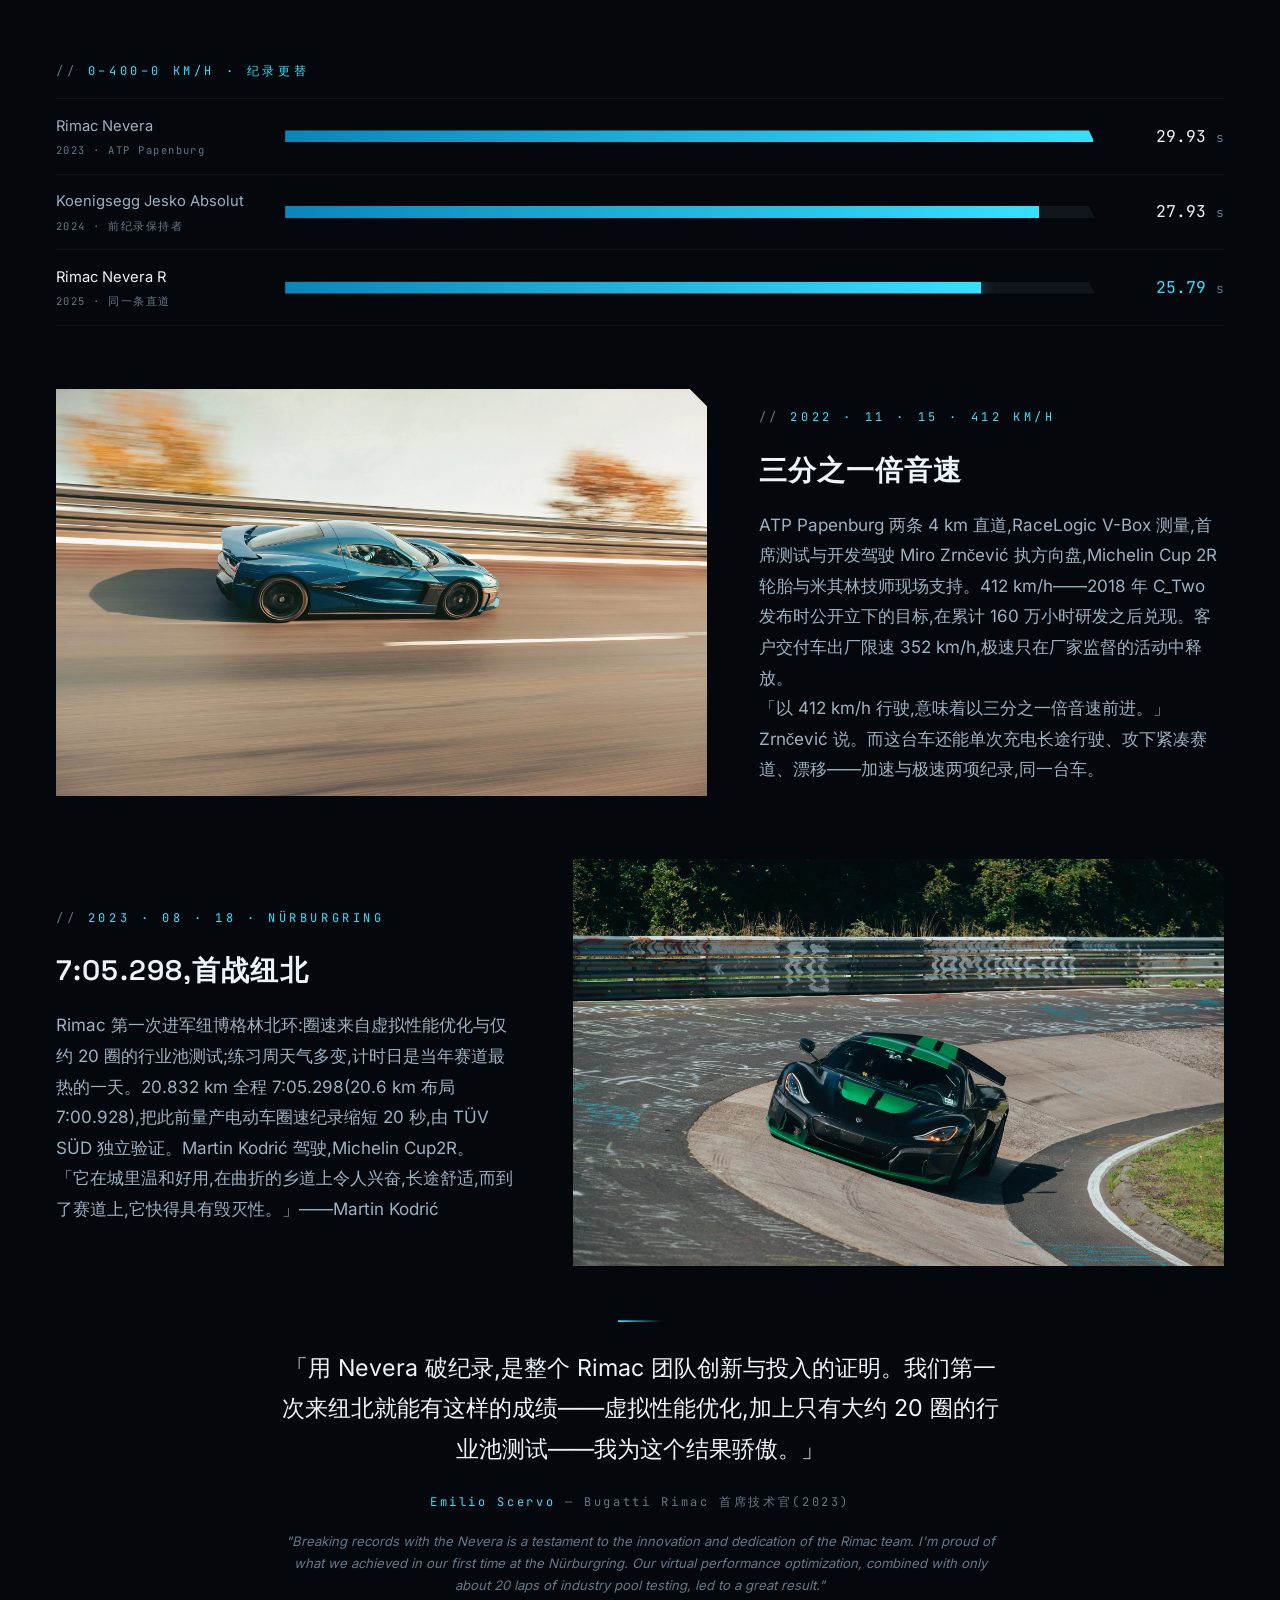
==== commit de435c56: "规范化:接入共享语言逻辑与 SEO 基建,清理未引用素材 - 语言分流改用 shared/v1/lang.js(统一实现,沿用原 localStorage 键与跳转方向) - 新增 robots.tx" ====
--- a/index.html
+++ b/index.html
@@ -9,8 +9,19 @@
 <meta property="og:title" content="NEVERA — Rimac Nevera 与 Nevera R">
 <meta property="og:description" content="以亚得里亚海突发风暴为名的电动超跑:四电机 · 47 项单日世界纪录 · 431.45 km/h">
 <meta property="og:image" content="img/nevera-r-the-rise-of-a-new-era.webp">
-<link rel="stylesheet" href="css/style.css?v=5">
+<link rel="stylesheet" href="shared/v1/components.css">
+<link rel="stylesheet" href="css/style.css?v=6">
 <link rel="icon" href="data:image/svg+xml,%3Csvg xmlns='http://www.w3.org/2000/svg' viewBox='0 0 100 100'%3E%3Cpath d='M0 0 L100 0 L100 86 L86 100 L0 100 Z' fill='%2304070c'/%3E%3Cpath d='M58 18 L30 58 L47 58 L40 84 L72 42 L53 42 Z' fill='%2337e0ff'/%3E%3C/svg%3E">
+<!-- hc:seo:start -->
+<!-- generated by tools/seo.py · cars.json · 2026-09-11 -->
+<link rel="canonical" href="https://nevera.hypercar.site/">
+<link rel="alternate" hreflang="zh-CN" href="https://nevera.hypercar.site/">
+<link rel="alternate" hreflang="en" href="https://nevera.hypercar.site/en.html">
+<link rel="alternate" hreflang="x-default" href="https://nevera.hypercar.site/">
+<script type="application/ld+json">
+{"@context":"https://schema.org","@type":"Car","name":"Rimac Nevera","brand":{"@type":"Brand","name":"Rimac"},"model":"Nevera","url":"https://nevera.hypercar.site/","description":"风暴之名 · 电动纪录机器","productionDate":"2021","image":"https://nevera.hypercar.site/img/nevera-r-the-rise-of-a-new-era.webp","additionalProperty":[{"@type":"PropertyValue","name":"最大功率","value":"1914 hp"},{"@type":"PropertyValue","name":"极速","value":"412 km/h"},{"@type":"PropertyValue","name":"限量生产","value":"150 台"}]}
+</script>
+<!-- hc:seo:end -->
 </head>
 <body>
 
@@ -844,7 +855,7 @@
   </div>
 </footer>
 
-<script src="js/lang-detect.js?v=5"></script>
+<script src="shared/v1/lang.js" data-strategy="ip" data-key="nevera-lang" data-fallback="ipinfo" data-direction="both" data-zh="index.html" data-en="en.html" defer></script>
 <script src="js/main.js?v=5"></script>
 </body>
 </html>
--- a/shared/v1/components.css
+++ b/shared/v1/components.css
@@ -0,0 +1,83 @@
+/* ==========================================================================
+   shared/v1/components.css — hypercar 站点群共享组件
+   --------------------------------------------------------------------------
+   只收录**经实测逐字节相同**的组件。抽取工具:
+     tools/extract_component.py --component <名> --from <来源站>
+   依据:tools/analyze_css.py 的重合度报告。差异站一律不合并。
+   引用顺序:components.css 必须在各站 theme.css / page.css 之前,
+   这样站点级覆盖仍然生效。
+   ========================================================================== */
+
+/* === portal-bar : begin === */
+/* ---------- HYPERCAR 门户跳转 ---------- */
+.portal-bar {
+  display: flex;
+  align-items: center;
+  gap: 16px;
+  width: fit-content;
+  max-width: calc(100% - 48px);
+  margin: 52px auto 20px;
+  padding: 15px 40px;
+  border: 1.5px solid var(--accent, var(--blue-lux, var(--red, var(--gold))));
+  border-radius: 999px;
+  background: rgba(255, 255, 255, 0.045);
+  color: var(--ink-dim, var(--dim));
+  font-family: var(--font-mono, var(--mono));
+  font-size: 11.5px;
+  letter-spacing: 0.2em;
+  text-decoration: none;
+  transition: border-color .35s, color .35s, background .35s, transform .35s;
+}
+.portal-bar:hover { transform: translateY(-2px); background: rgba(255, 255, 255, 0.09); }
+.portal-bar__rule {
+  width: 36px;
+  height: 1px;
+  flex: none;
+  background: linear-gradient(90deg, transparent, var(--accent, var(--blue-lux, var(--red, var(--gold)))));
+}
+.portal-bar__rule--r { background: linear-gradient(90deg, var(--accent, var(--blue-lux, var(--red, var(--gold)))), transparent); }
+.portal-bar__badge {
+  width: 24px;
+  height: 24px;
+  border-radius: 7px;
+  flex: none;
+  display: grid;
+  place-items: center;
+  background: var(--accent, var(--blue-lux, var(--red, var(--gold))));
+  color: #0b0b0e;
+  font-size: 13px;
+  font-weight: 700;
+  box-shadow: 0 0 14px var(--accent, var(--blue-lux, var(--red, var(--gold))));
+}
+.portal-bar__name {
+  color: var(--accent, var(--blue-lux, var(--red, var(--gold))));
+  font-weight: 700;
+  letter-spacing: 0.24em;
+  white-space: nowrap;
+}
+.portal-bar__sep {
+  width: 1px;
+  height: 16px;
+  flex: none;
+  background: var(--line);
+}
+.portal-bar__text {
+  color: var(--ink-dim, var(--dim));
+  letter-spacing: 0.12em;
+  white-space: nowrap;
+}
+.portal-bar__arrow { font-style: normal; transition: transform .35s; }
+.portal-bar:hover .portal-bar__arrow { transform: translateX(4px); }
+@media (max-width: 720px) {
+
+    .portal-bar { flex-wrap: wrap; justify-content: center; text-align: center; margin: 30px 20px 14px; padding: 13px 26px; gap: 12px; }
+}
+@media (max-width: 720px) {
+
+    .portal-bar__rule { display: none; }
+}
+@media (max-width: 720px) {
+
+    .portal-bar__text { white-space: normal; }
+}
+/* === portal-bar : end === */
--- a/css/style.css
+++ b/css/style.css
@@ -1289,67 +1289,5 @@
   .chapter-break__inner, .vsection__content, .hero__stats span, .rec-table .rec-table__row { opacity: 1 !important; transform: none !important; transition: none !important; }
   .chapter-break__bg { display: none; }
 }
-/* ---------- HYPERCAR 门户跳转 ---------- */
-.portal-bar {
-  display: flex;
-  align-items: center;
-  gap: 16px;
-  width: fit-content;
-  max-width: calc(100% - 48px);
-  margin: 52px auto 20px;
-  padding: 15px 40px;
-  border: 1.5px solid var(--accent, var(--blue-lux, var(--red, var(--gold))));
-  border-radius: 999px;
-  background: rgba(255, 255, 255, 0.045);
-  color: var(--ink-dim, var(--dim));
-  font-family: var(--font-mono, var(--mono));
-  font-size: 11.5px;
-  letter-spacing: 0.2em;
-  text-decoration: none;
-  transition: border-color .35s, color .35s, background .35s, transform .35s;
-}
-.portal-bar:hover { transform: translateY(-2px); background: rgba(255, 255, 255, 0.09); }
-.portal-bar__rule {
-  width: 36px;
-  height: 1px;
-  flex: none;
-  background: linear-gradient(90deg, transparent, var(--accent, var(--blue-lux, var(--red, var(--gold)))));
-}
-.portal-bar__rule--r { background: linear-gradient(90deg, var(--accent, var(--blue-lux, var(--red, var(--gold)))), transparent); }
-.portal-bar__badge {
-  width: 24px;
-  height: 24px;
-  border-radius: 7px;
-  flex: none;
-  display: grid;
-  place-items: center;
-  background: var(--accent, var(--blue-lux, var(--red, var(--gold))));
-  color: #0b0b0e;
-  font-size: 13px;
-  font-weight: 700;
-  box-shadow: 0 0 14px var(--accent, var(--blue-lux, var(--red, var(--gold))));
-}
-.portal-bar__name {
-  color: var(--accent, var(--blue-lux, var(--red, var(--gold))));
-  font-weight: 700;
-  letter-spacing: 0.24em;
-  white-space: nowrap;
-}
-.portal-bar__sep {
-  width: 1px;
-  height: 16px;
-  flex: none;
-  background: var(--line);
-}
-.portal-bar__text {
-  color: var(--ink-dim, var(--dim));
-  letter-spacing: 0.12em;
-  white-space: nowrap;
-}
-.portal-bar__arrow { font-style: normal; transition: transform .35s; }
-.portal-bar:hover .portal-bar__arrow { transform: translateX(4px); }
 @media (max-width: 720px) {
-  .portal-bar { flex-wrap: wrap; justify-content: center; text-align: center; margin: 30px 20px 14px; padding: 13px 26px; gap: 12px; }
-  .portal-bar__rule { display: none; }
-  .portal-bar__text { white-space: normal; }
-}
+}
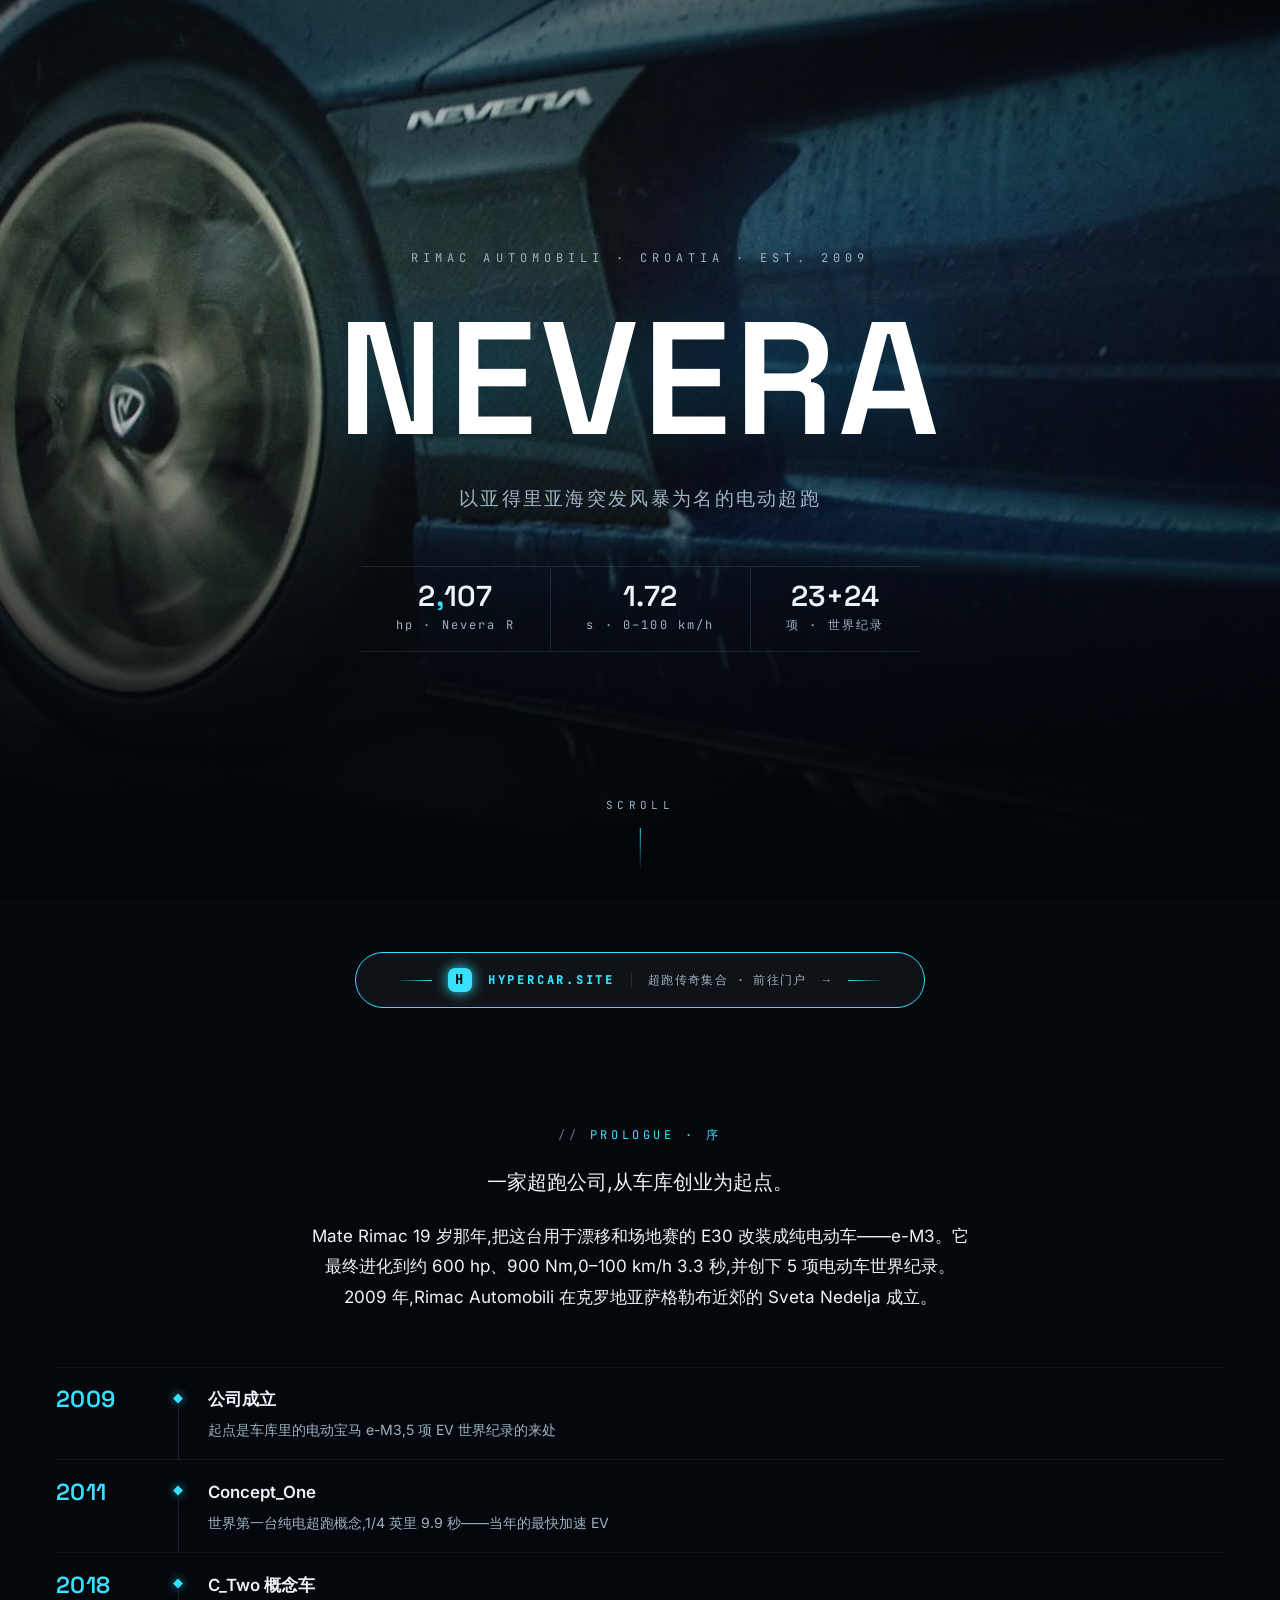
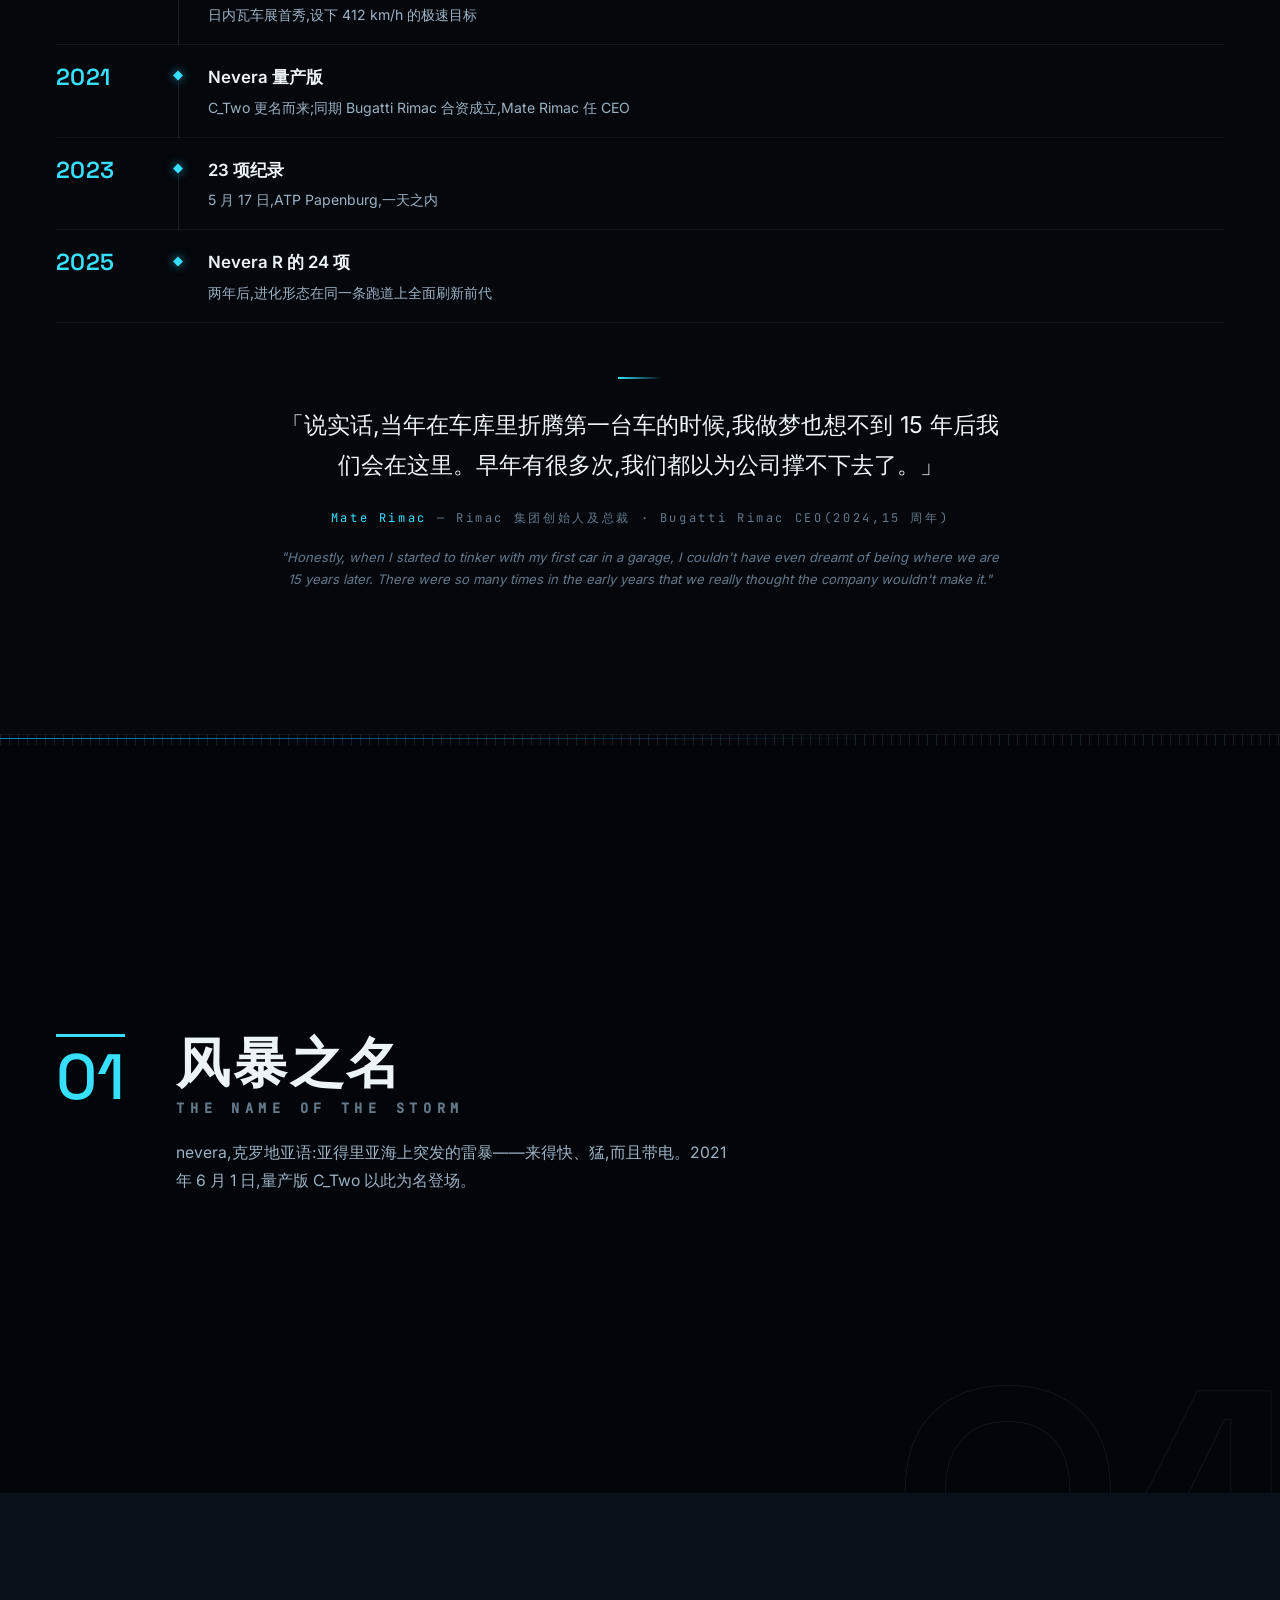
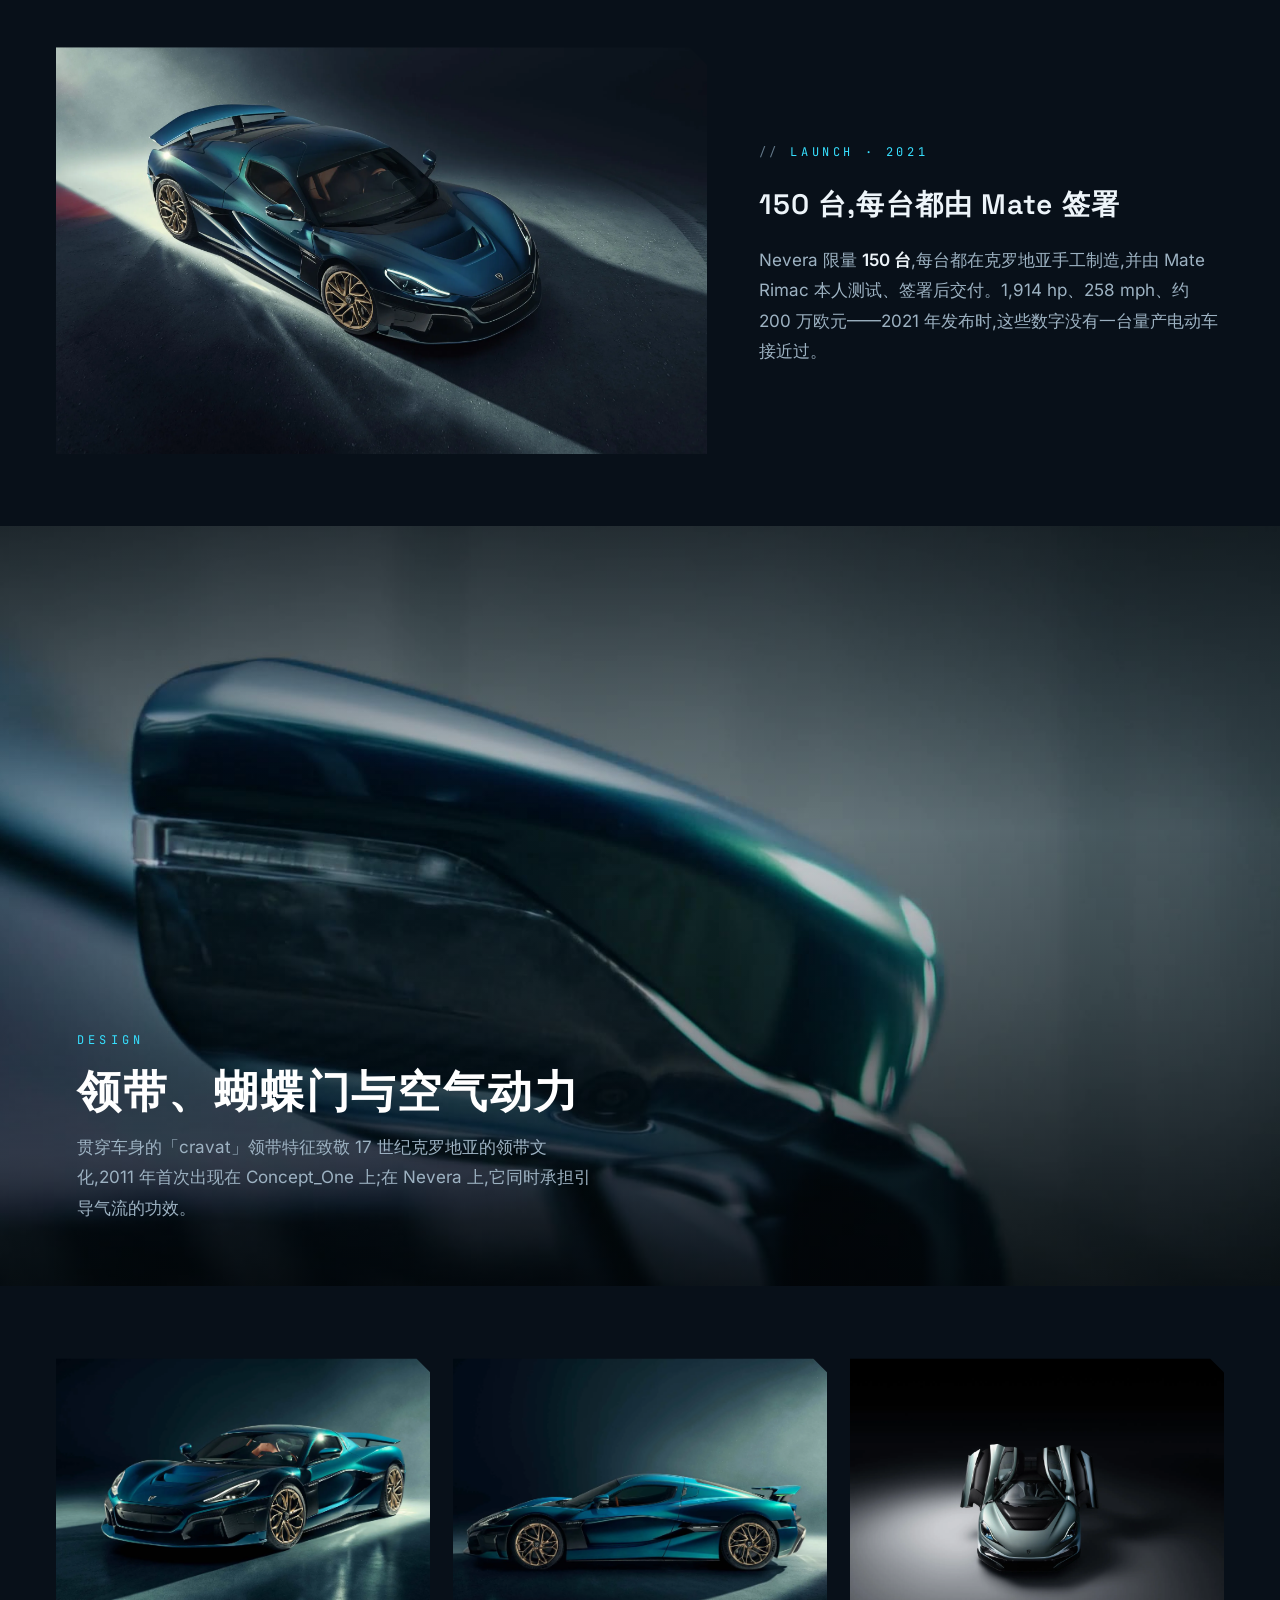
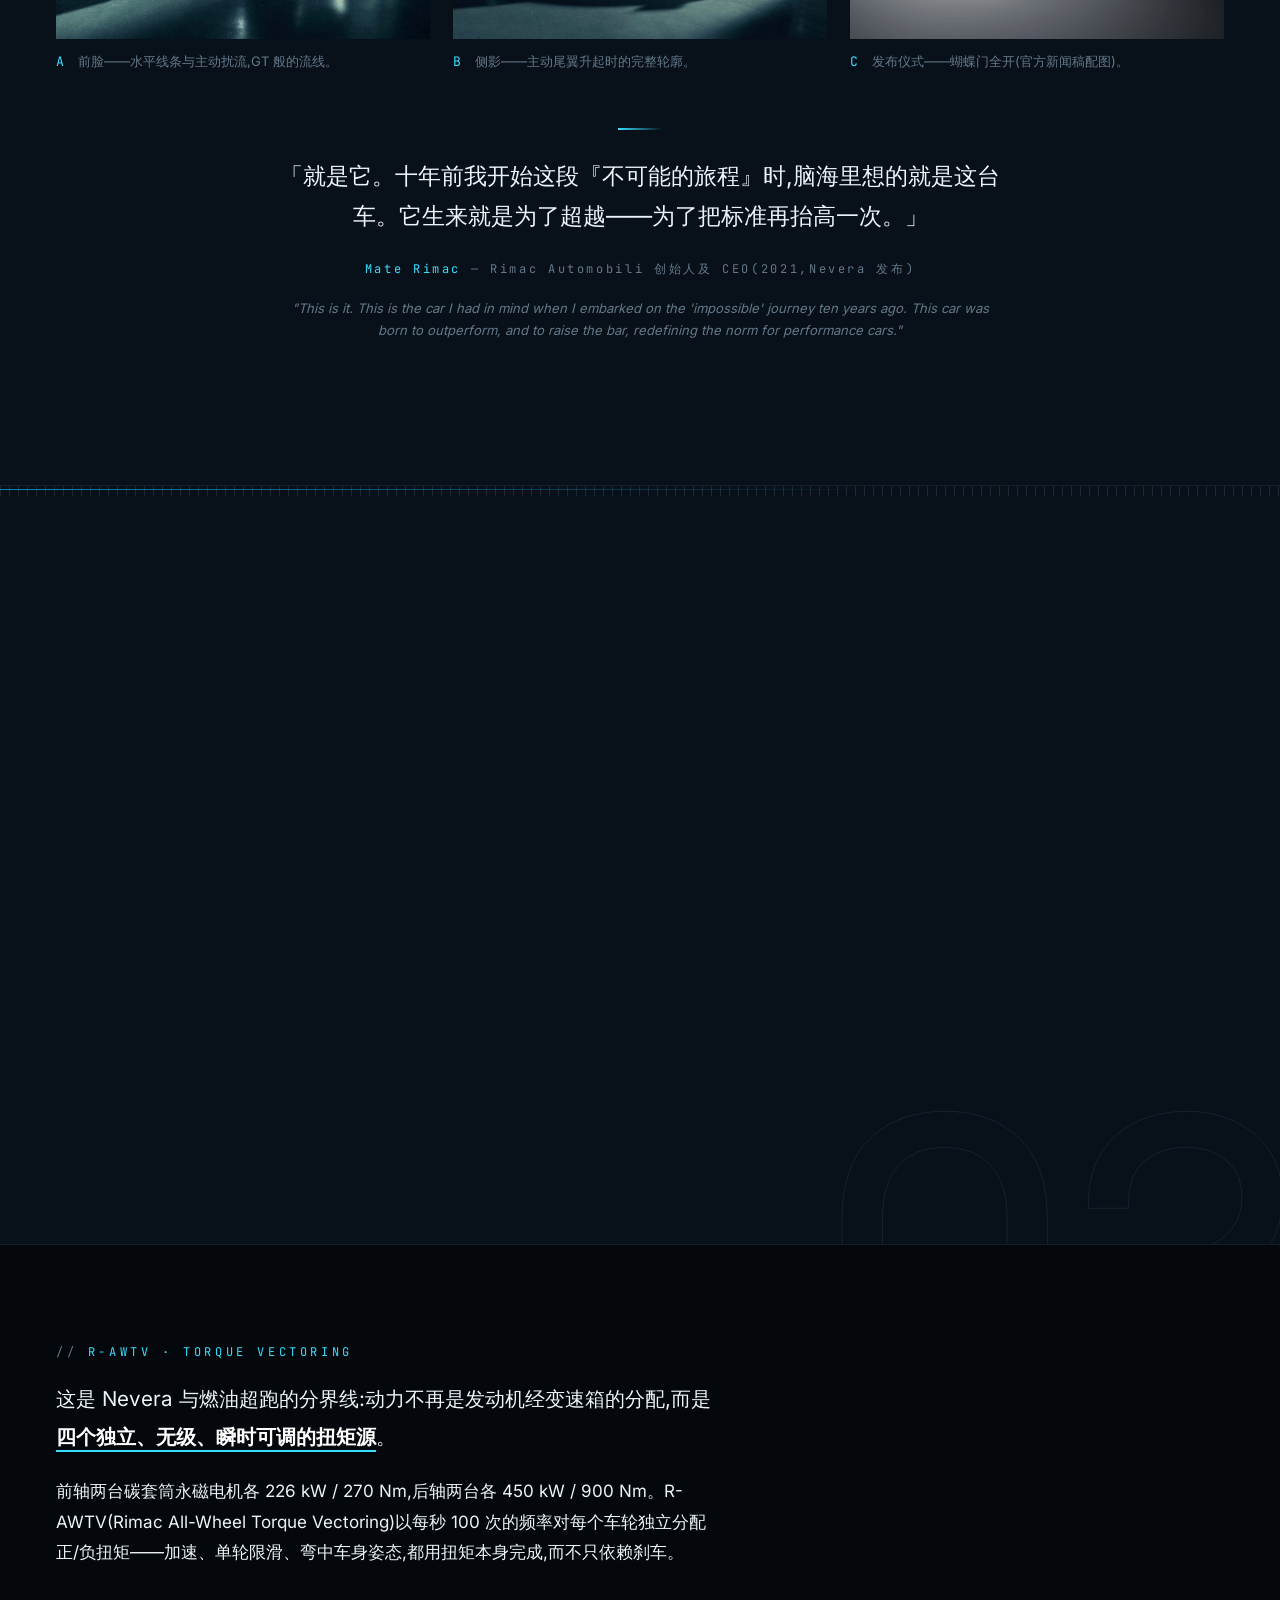
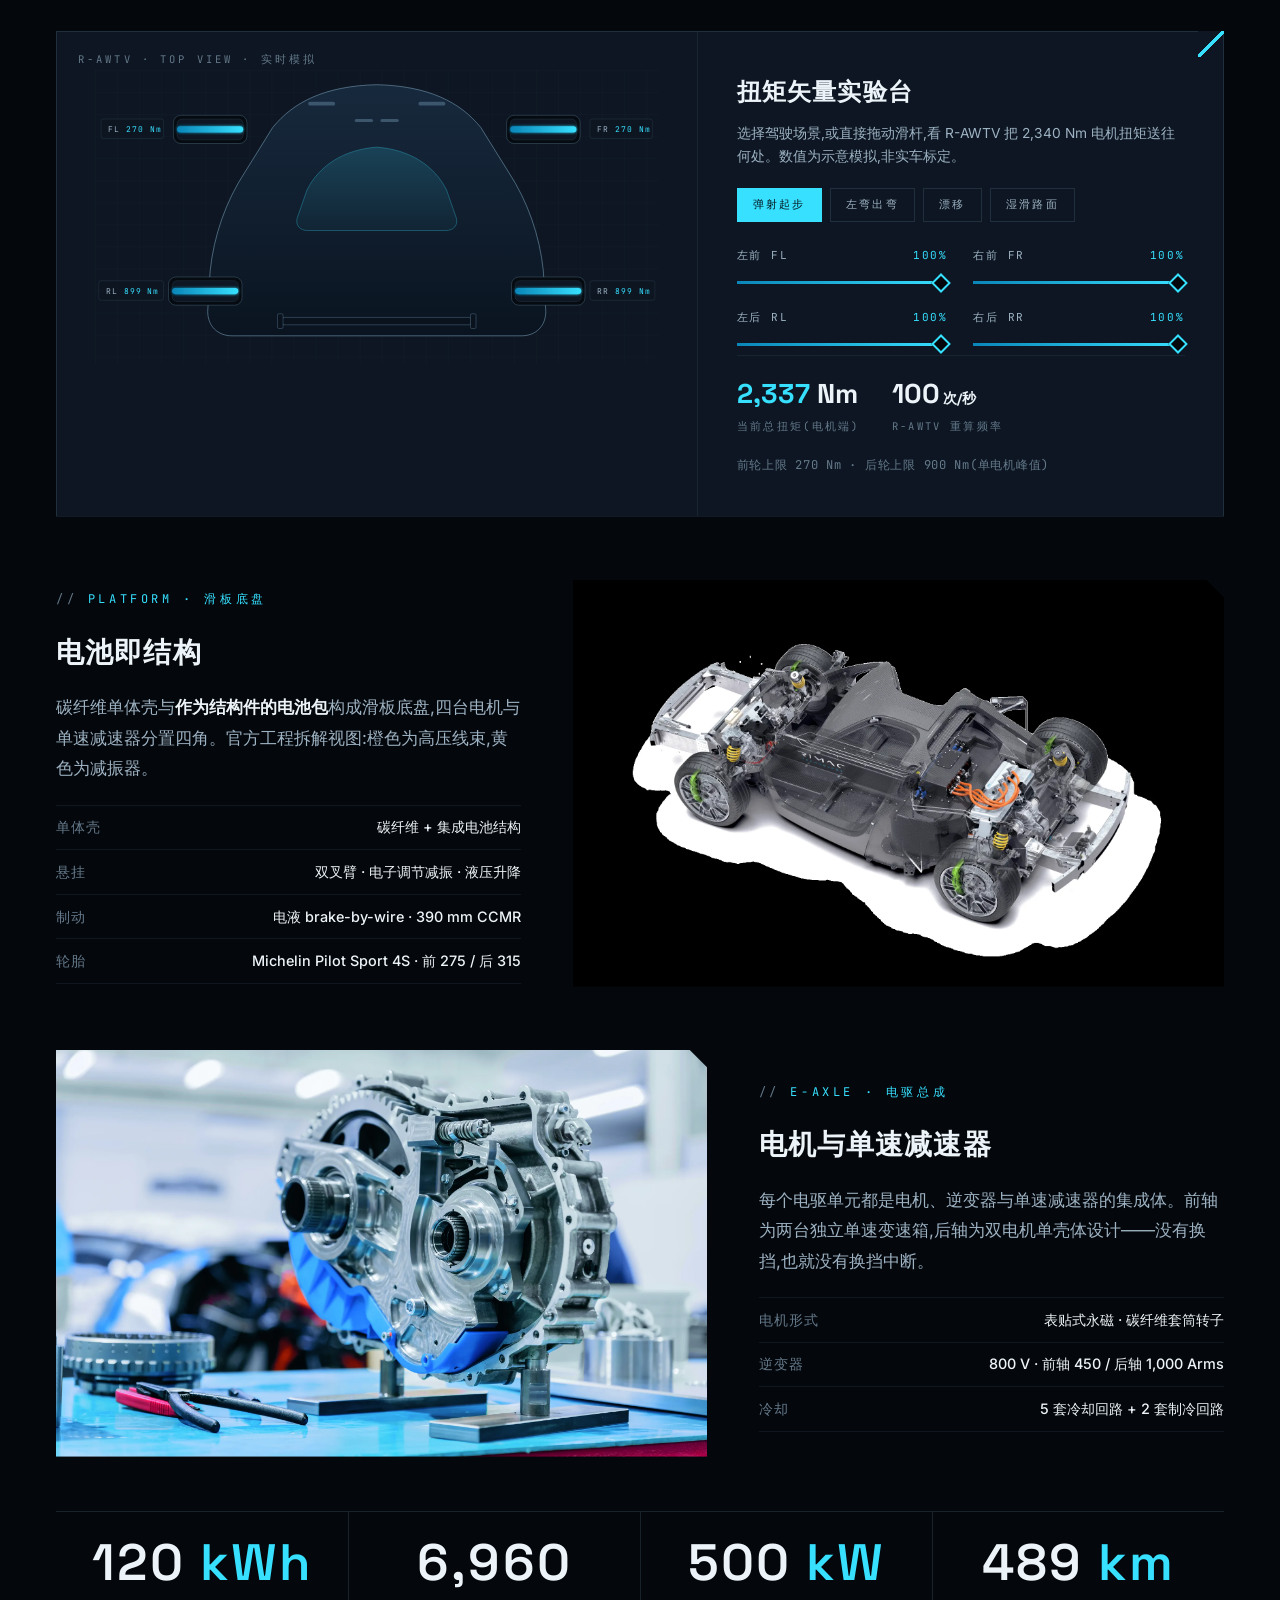
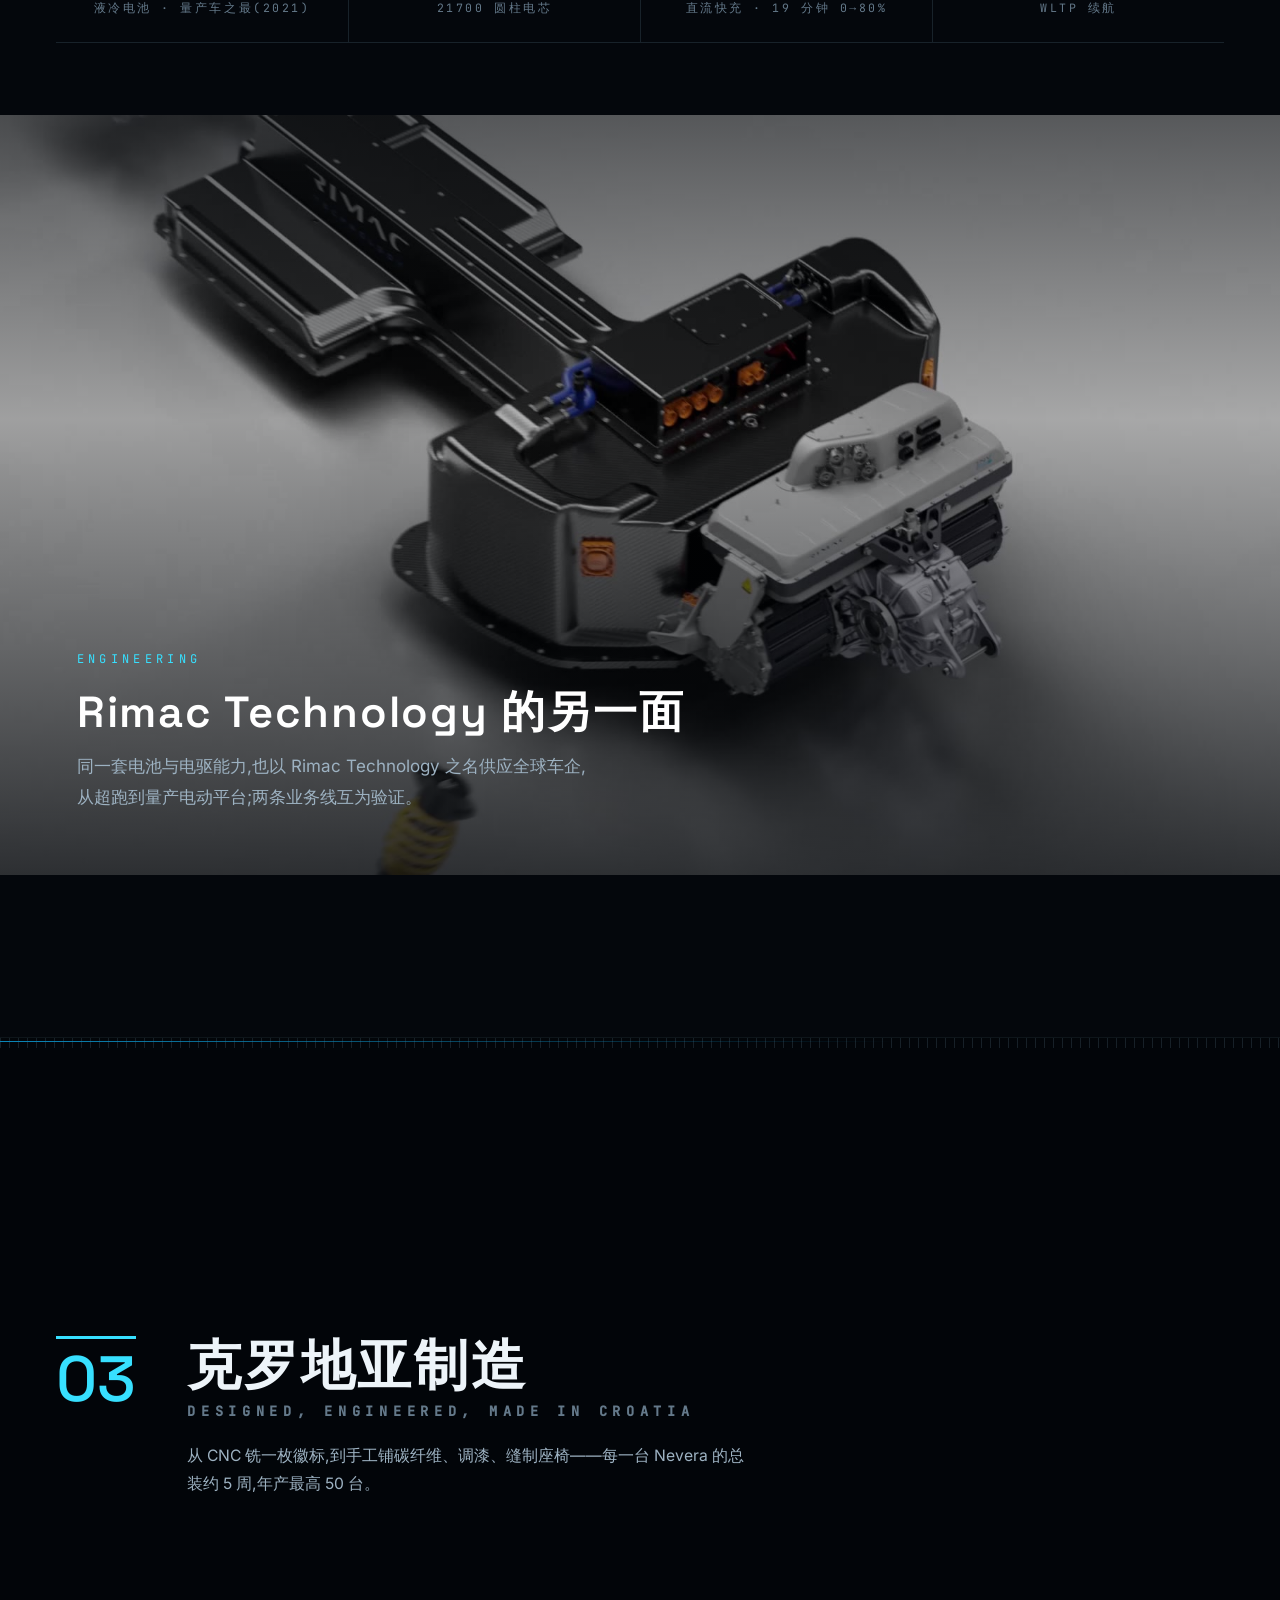
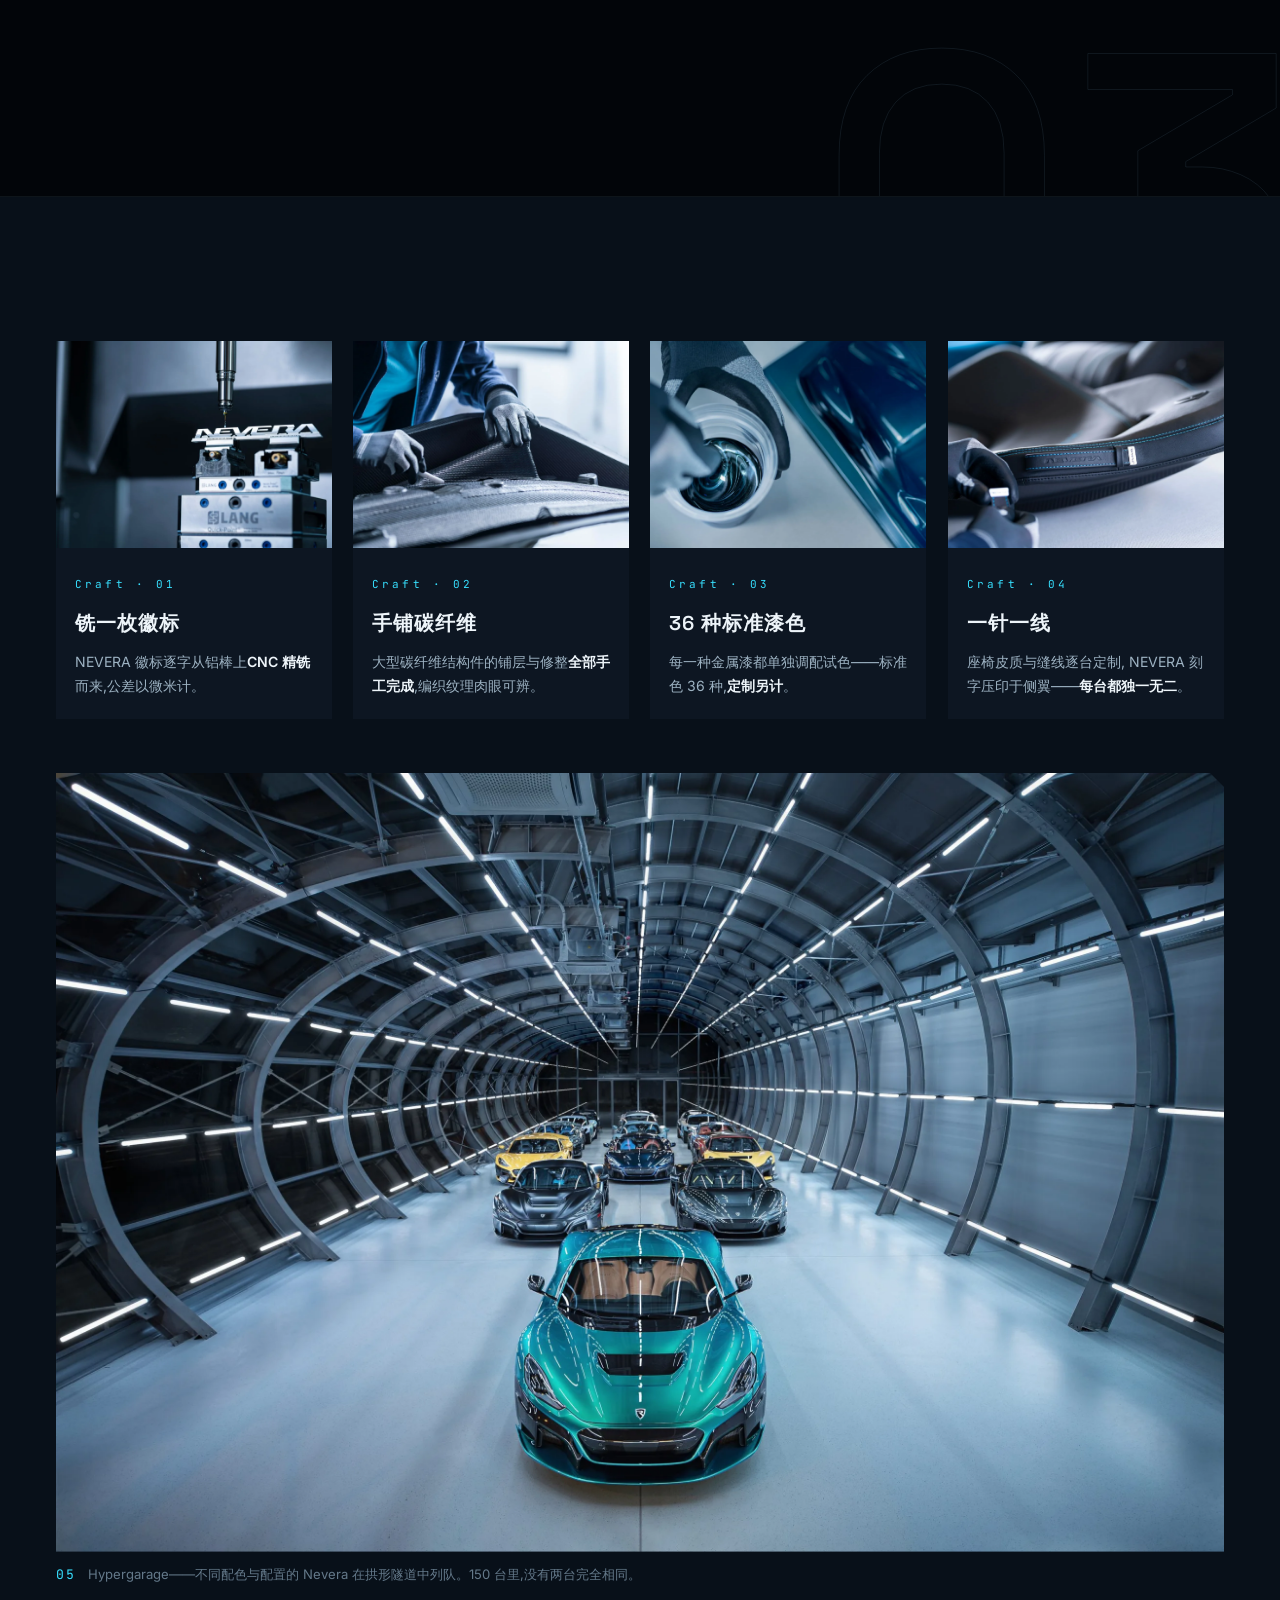
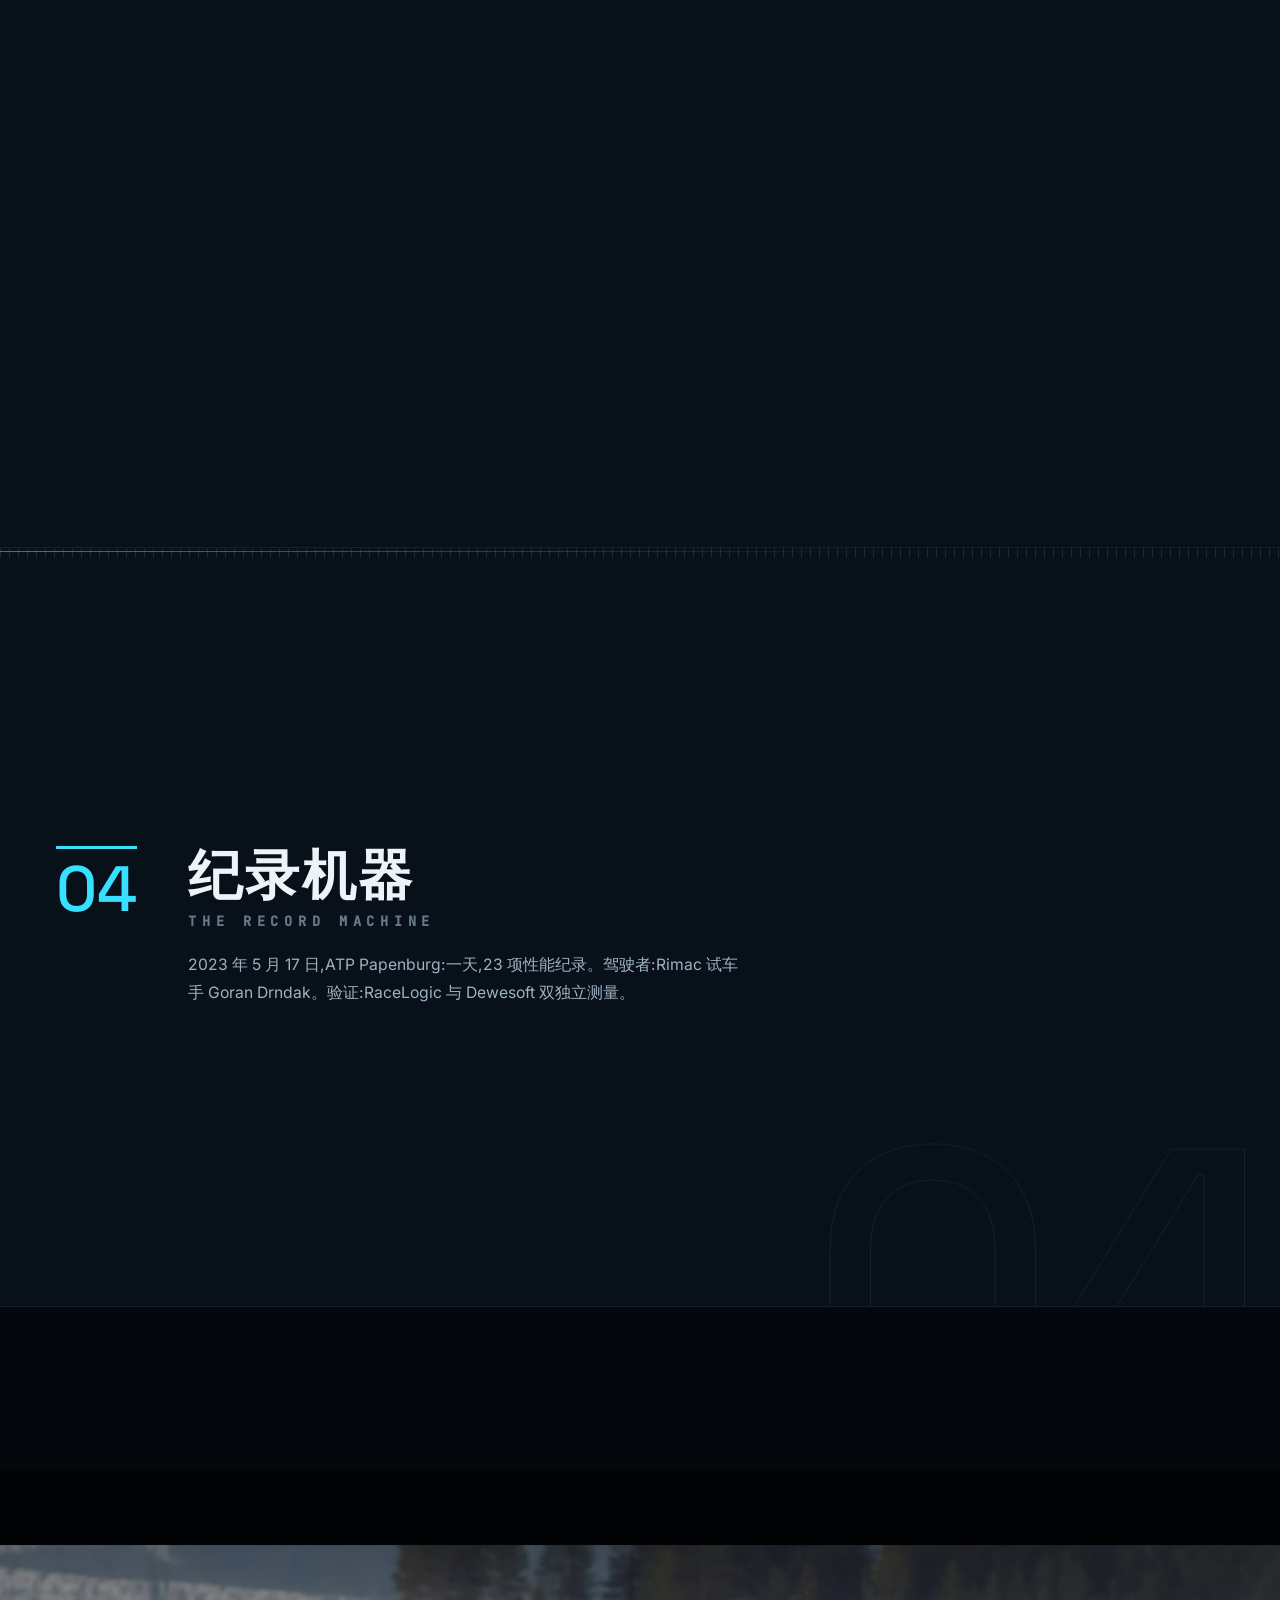
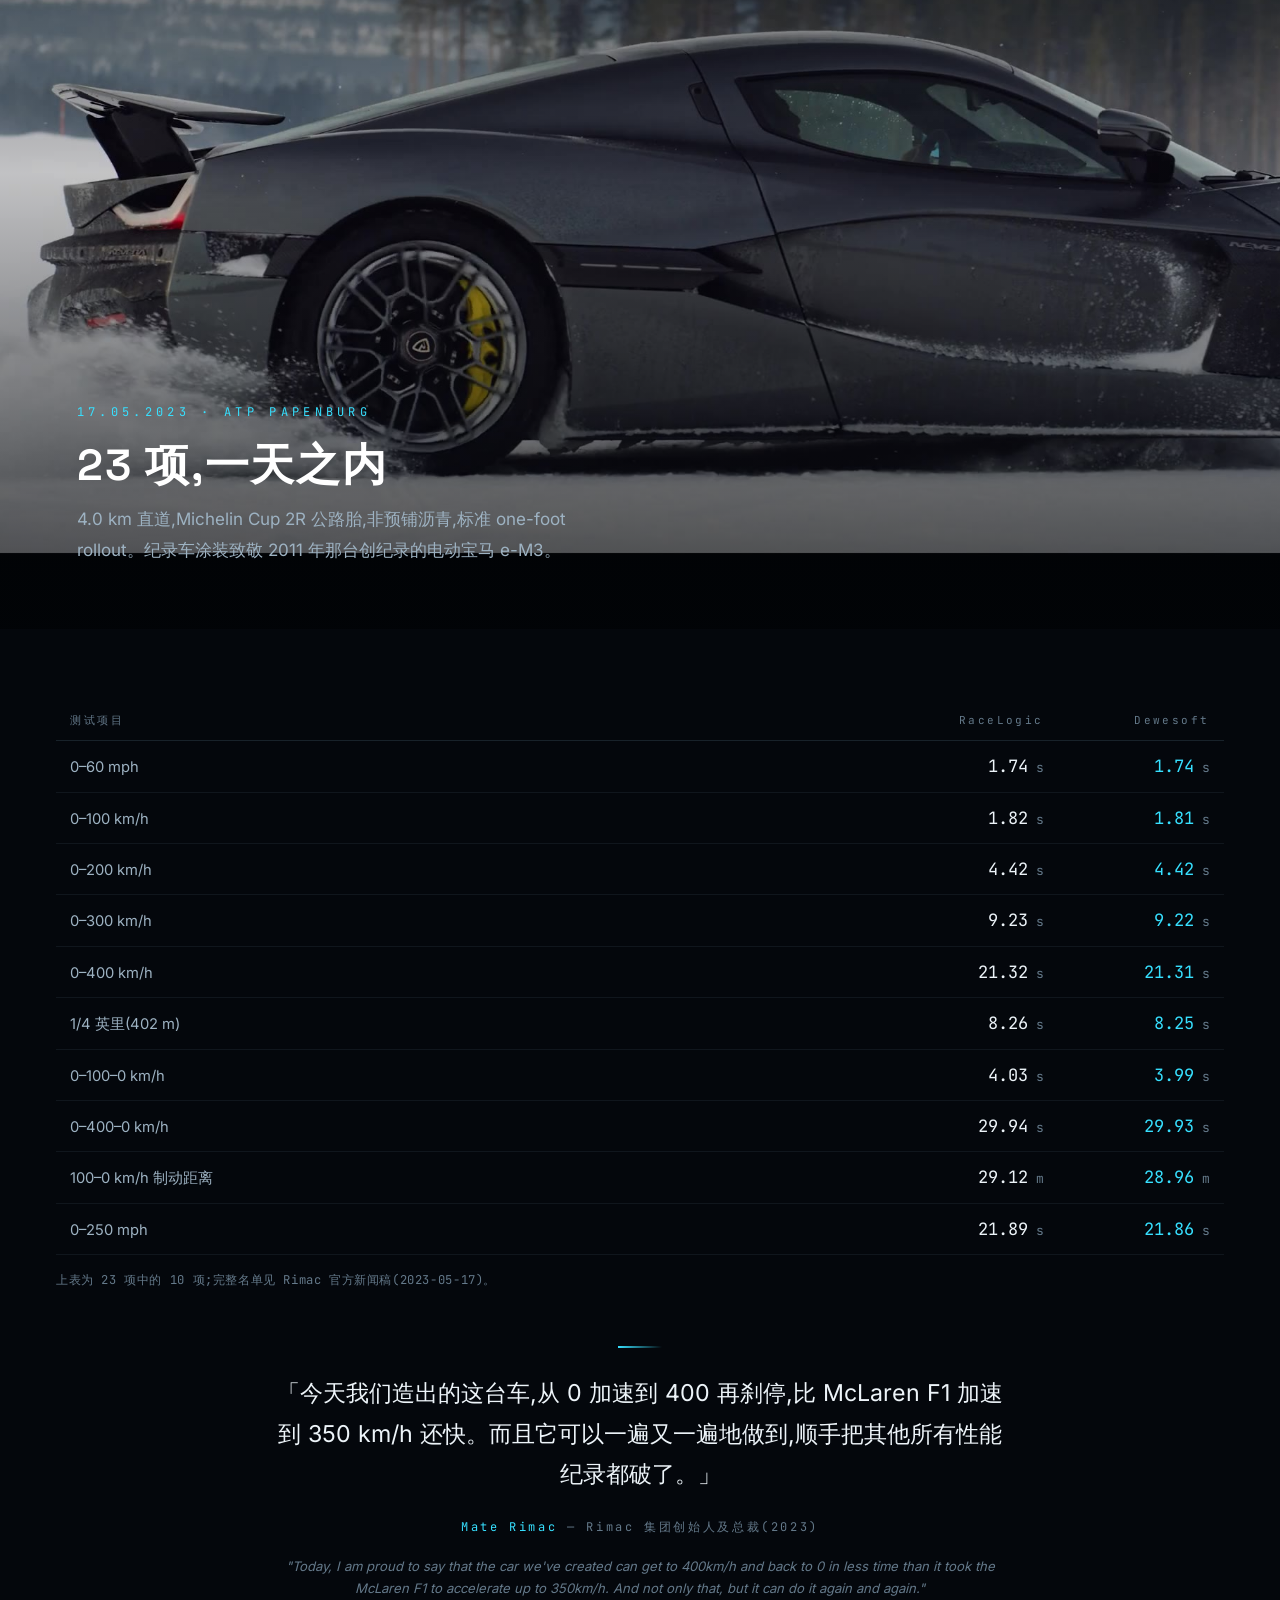
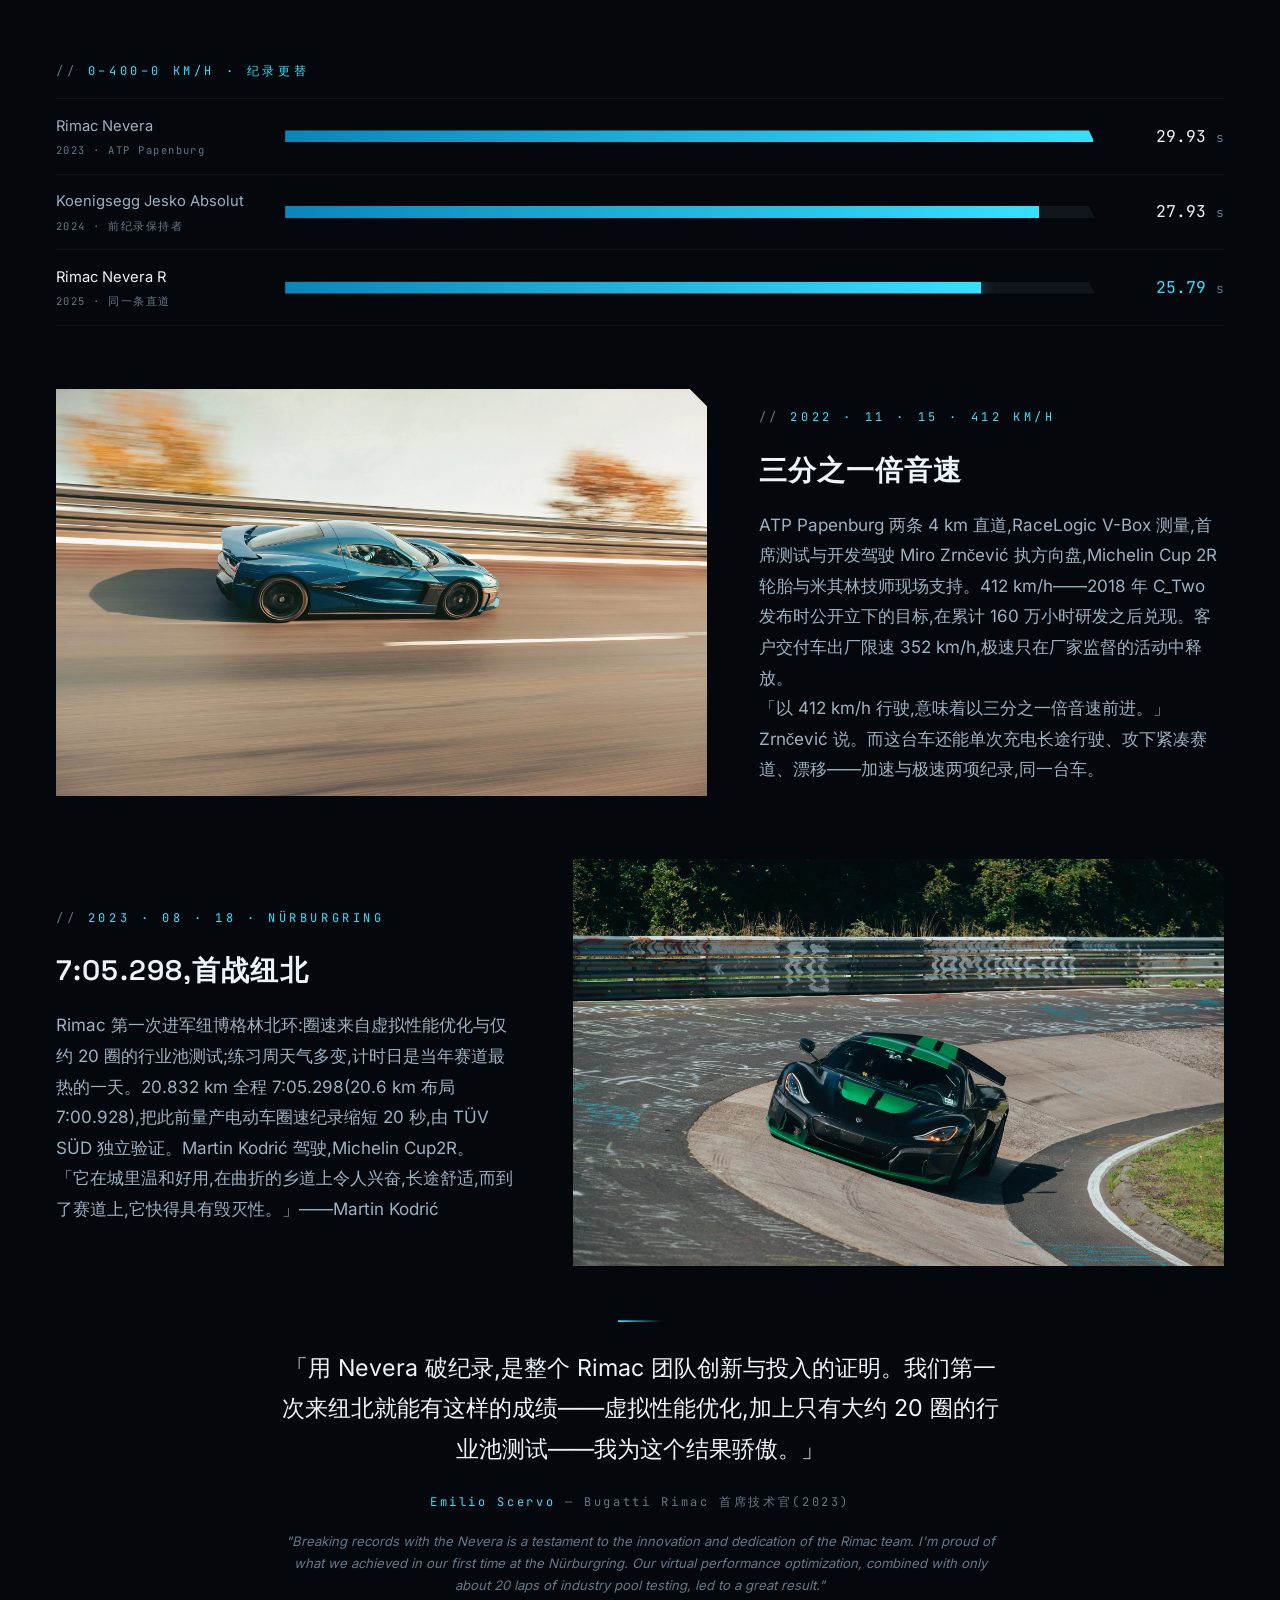
==== commit 9579771b: "规范化:接入共享语言逻辑与 SEO 基建,清理未引用素材 - 语言分流改用 shared/v1/lang.js(统一实现,沿用原 localStorage 键与跳转方向) - 新增 robots.tx" ====
--- a/index.html
+++ b/index.html
@@ -9,8 +9,8 @@
 <meta property="og:title" content="NEVERA — Rimac Nevera 与 Nevera R">
 <meta property="og:description" content="以亚得里亚海突发风暴为名的电动超跑:四电机 · 47 项单日世界纪录 · 431.45 km/h">
 <meta property="og:image" content="img/nevera-r-the-rise-of-a-new-era.webp">
-<link rel="stylesheet" href="shared/v1/components.css">
-<link rel="stylesheet" href="css/style.css?v=6">
+<link rel="stylesheet" href="shared/v1/components.css?v=dda33c0d">
+<link rel="stylesheet" href="css/style.css?v=d3d17b24">
 <link rel="icon" href="data:image/svg+xml,%3Csvg xmlns='http://www.w3.org/2000/svg' viewBox='0 0 100 100'%3E%3Cpath d='M0 0 L100 0 L100 86 L86 100 L0 100 Z' fill='%2304070c'/%3E%3Cpath d='M58 18 L30 58 L47 58 L40 84 L72 42 L53 42 Z' fill='%2337e0ff'/%3E%3C/svg%3E">
 <!-- hc:seo:start -->
 <!-- generated by tools/seo.py · cars.json · 2026-09-11 -->
@@ -855,7 +855,7 @@
   </div>
 </footer>
 
-<script src="shared/v1/lang.js" data-strategy="ip" data-key="nevera-lang" data-fallback="ipinfo" data-direction="both" data-zh="index.html" data-en="en.html" defer></script>
-<script src="js/main.js?v=5"></script>
+<script src="shared/v1/lang.js?v=cc2024b6" data-strategy="ip" data-key="nevera-lang" data-fallback="ipinfo" data-direction="both" data-zh="index.html" data-en="en.html" defer></script>
+<script src="js/main.js?v=1bee7194"></script>
 </body>
 </html>
